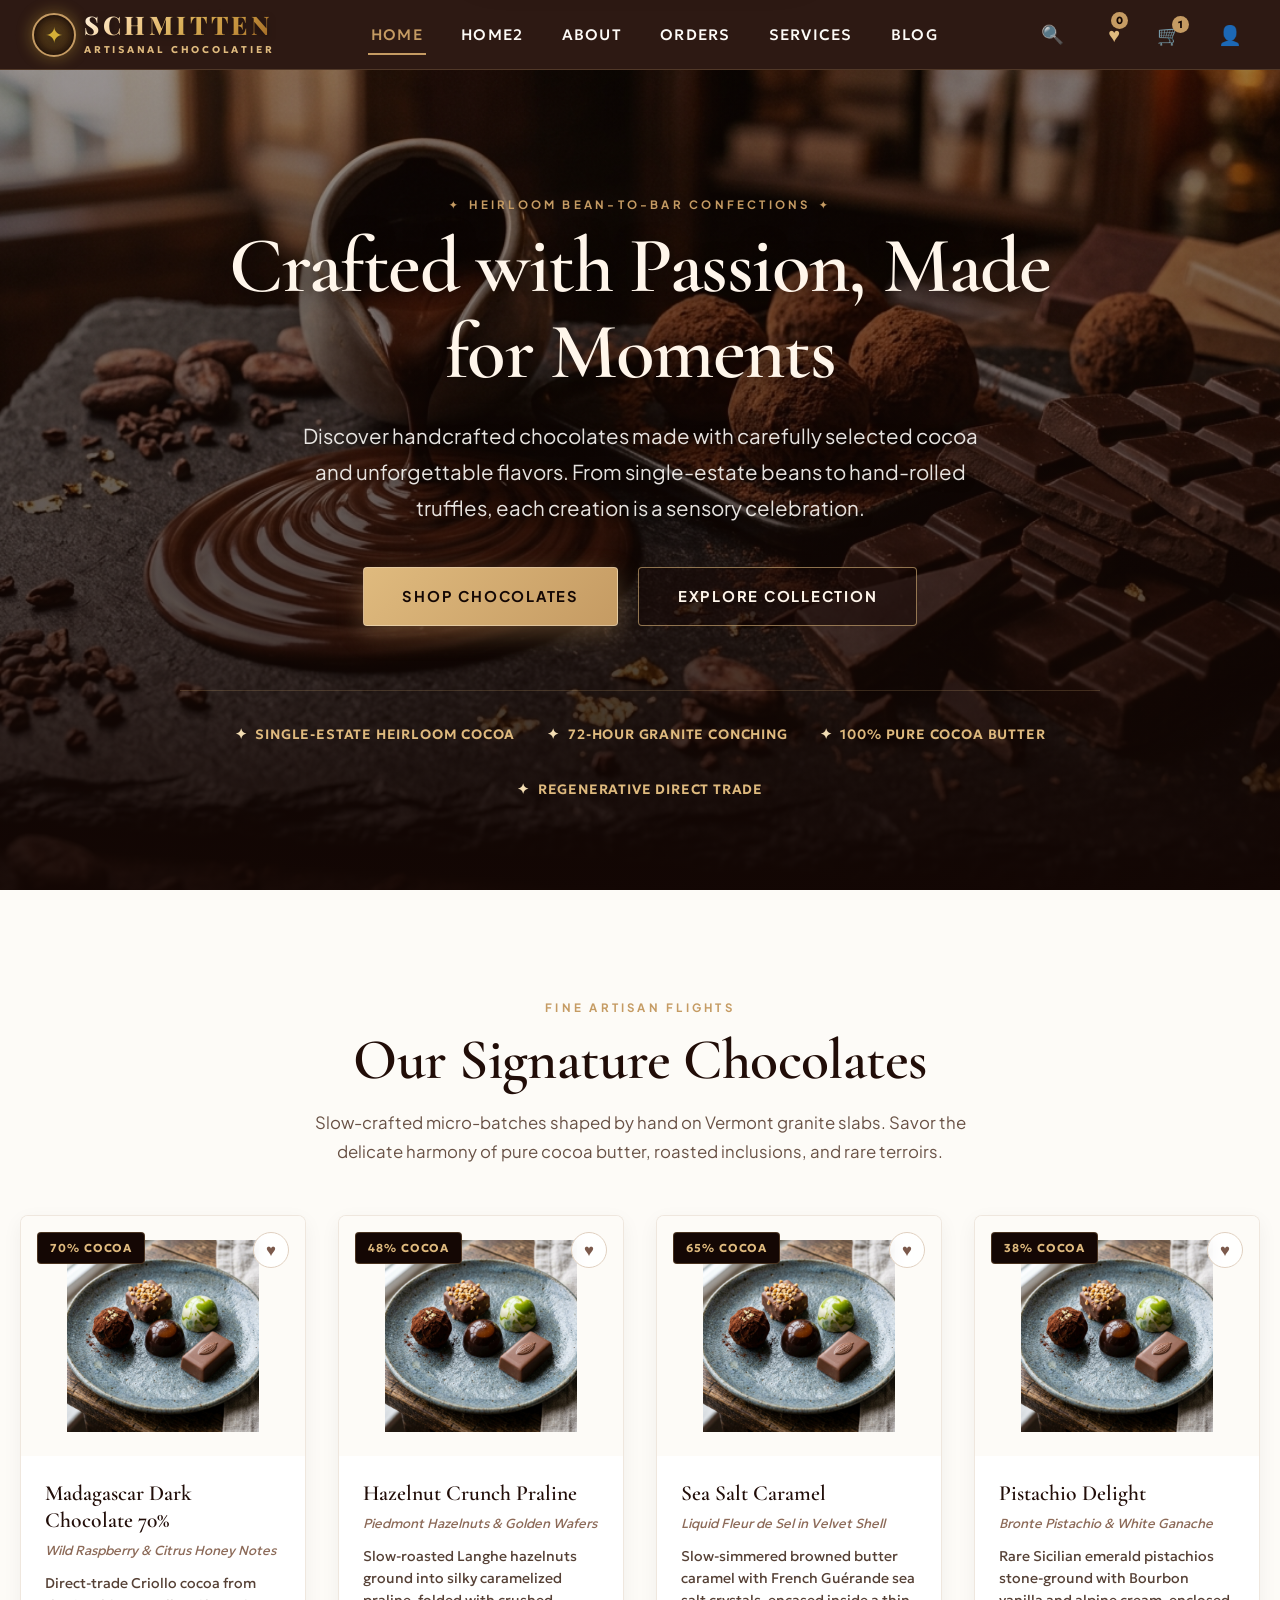
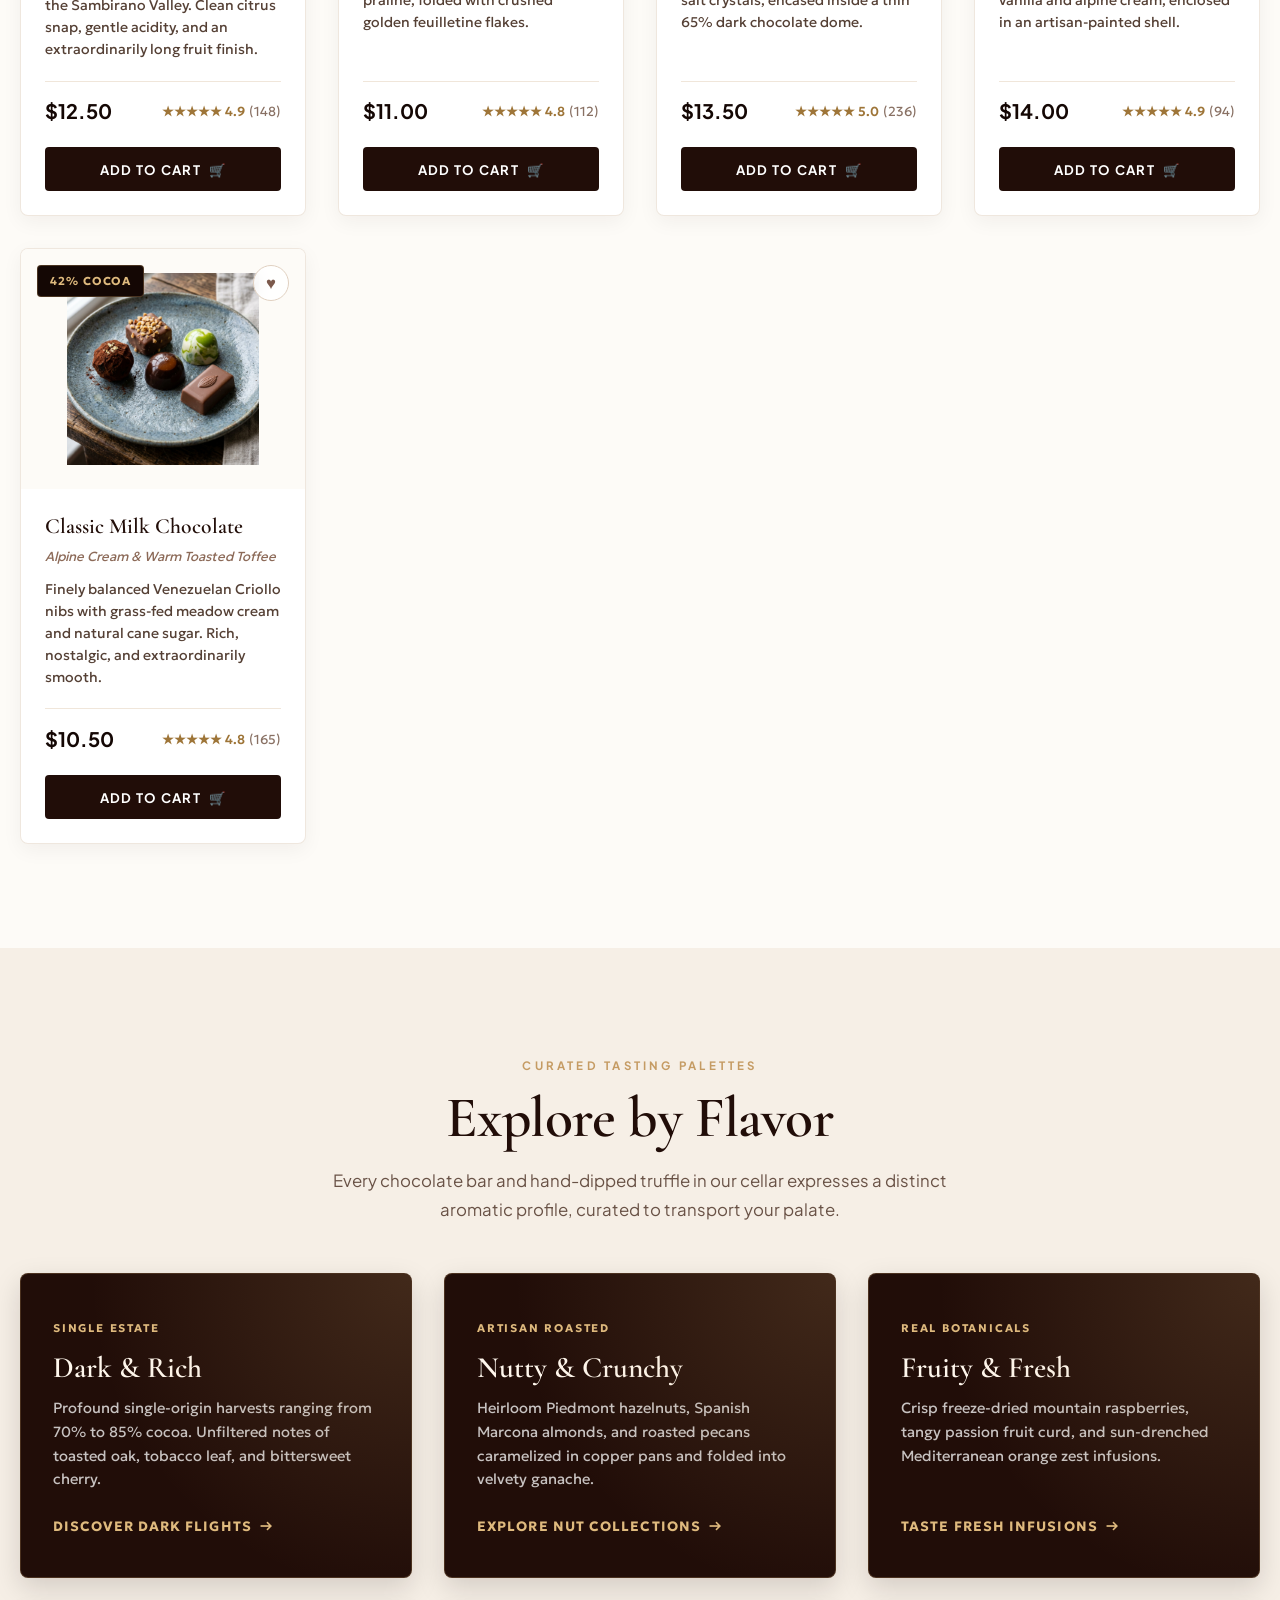
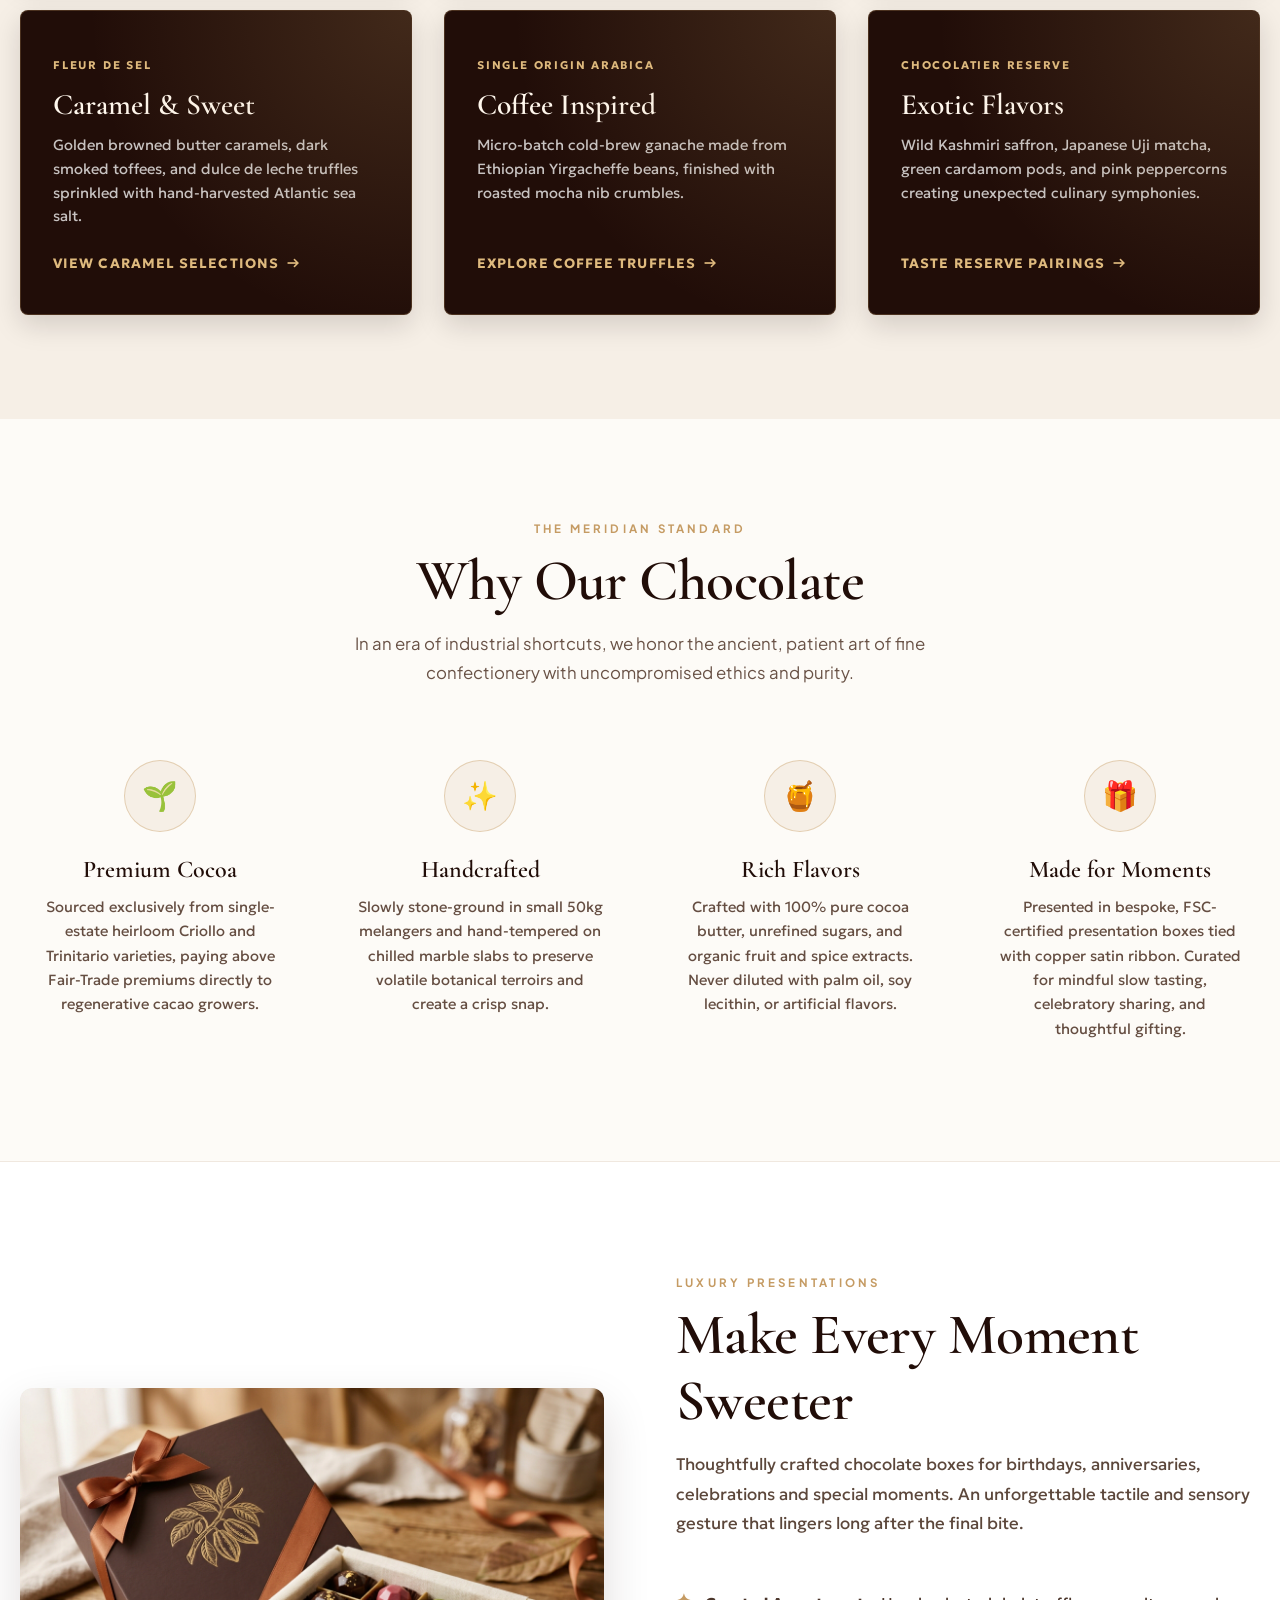
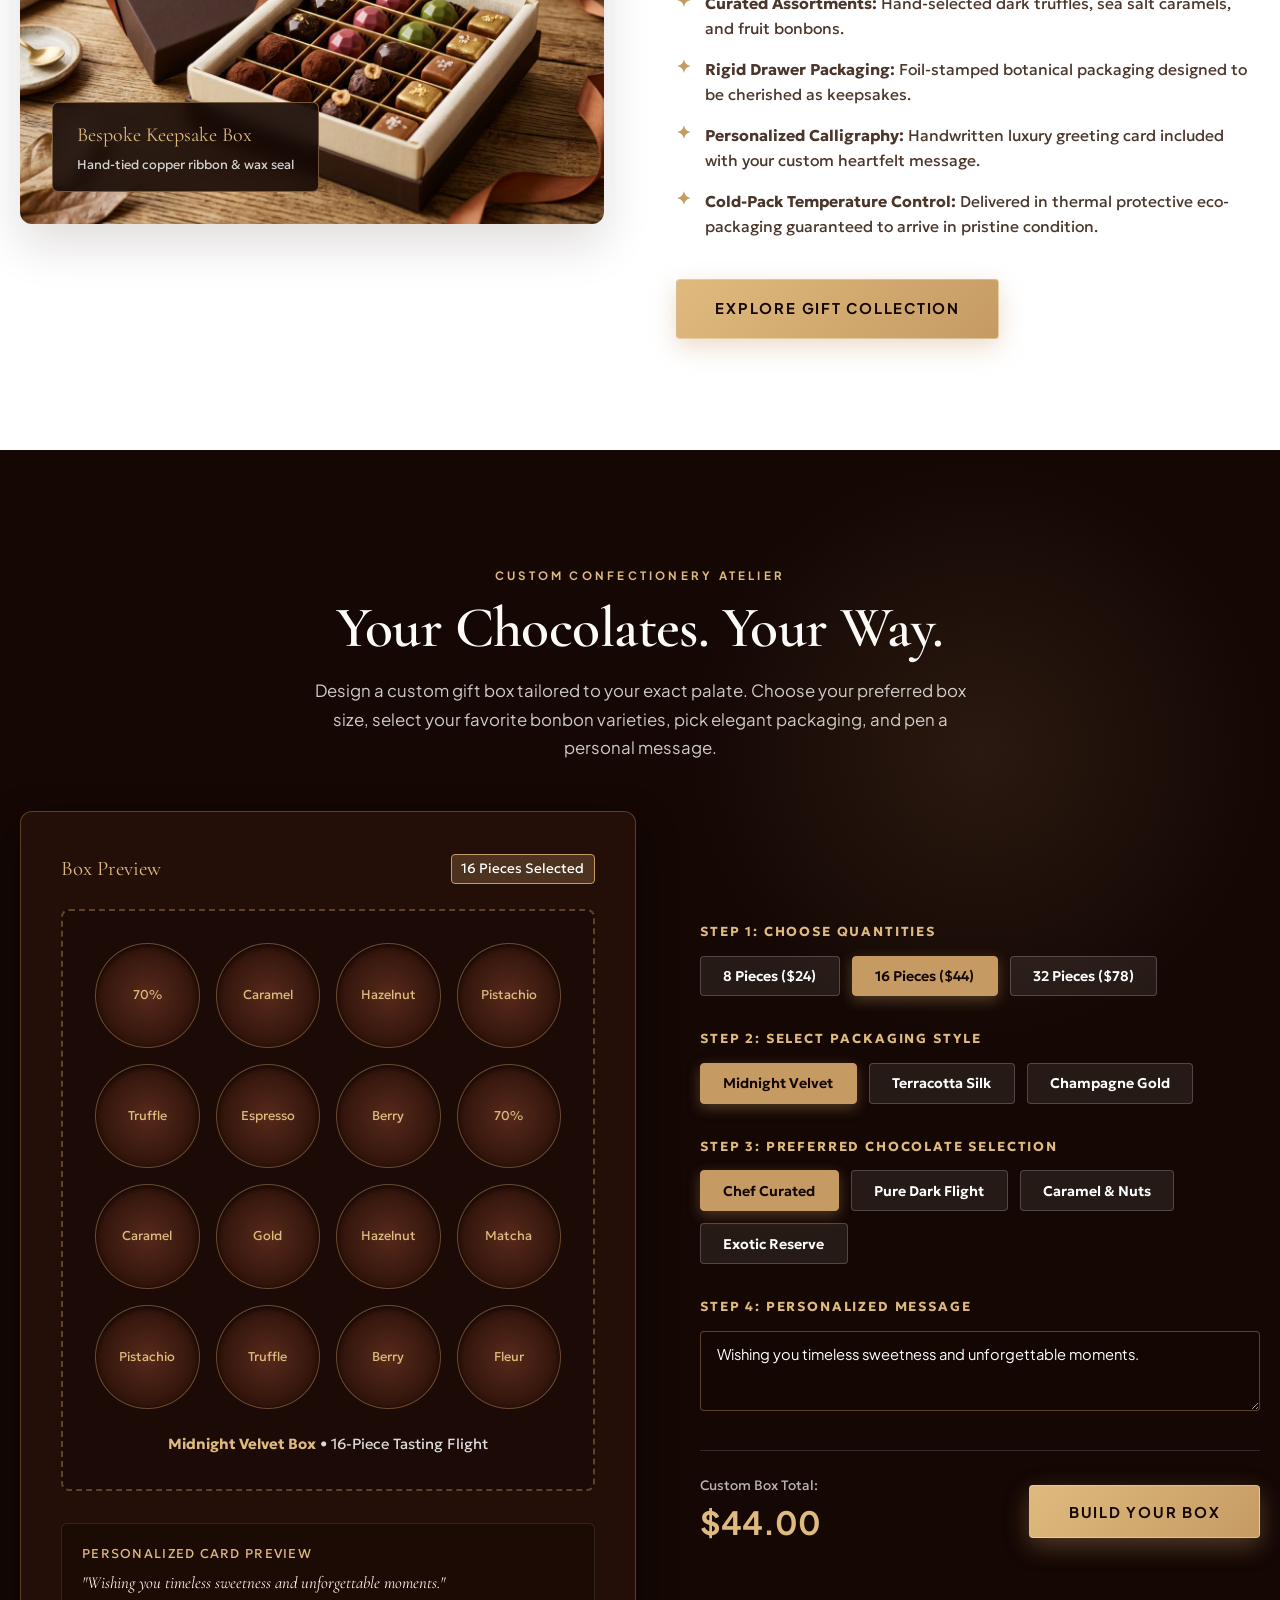
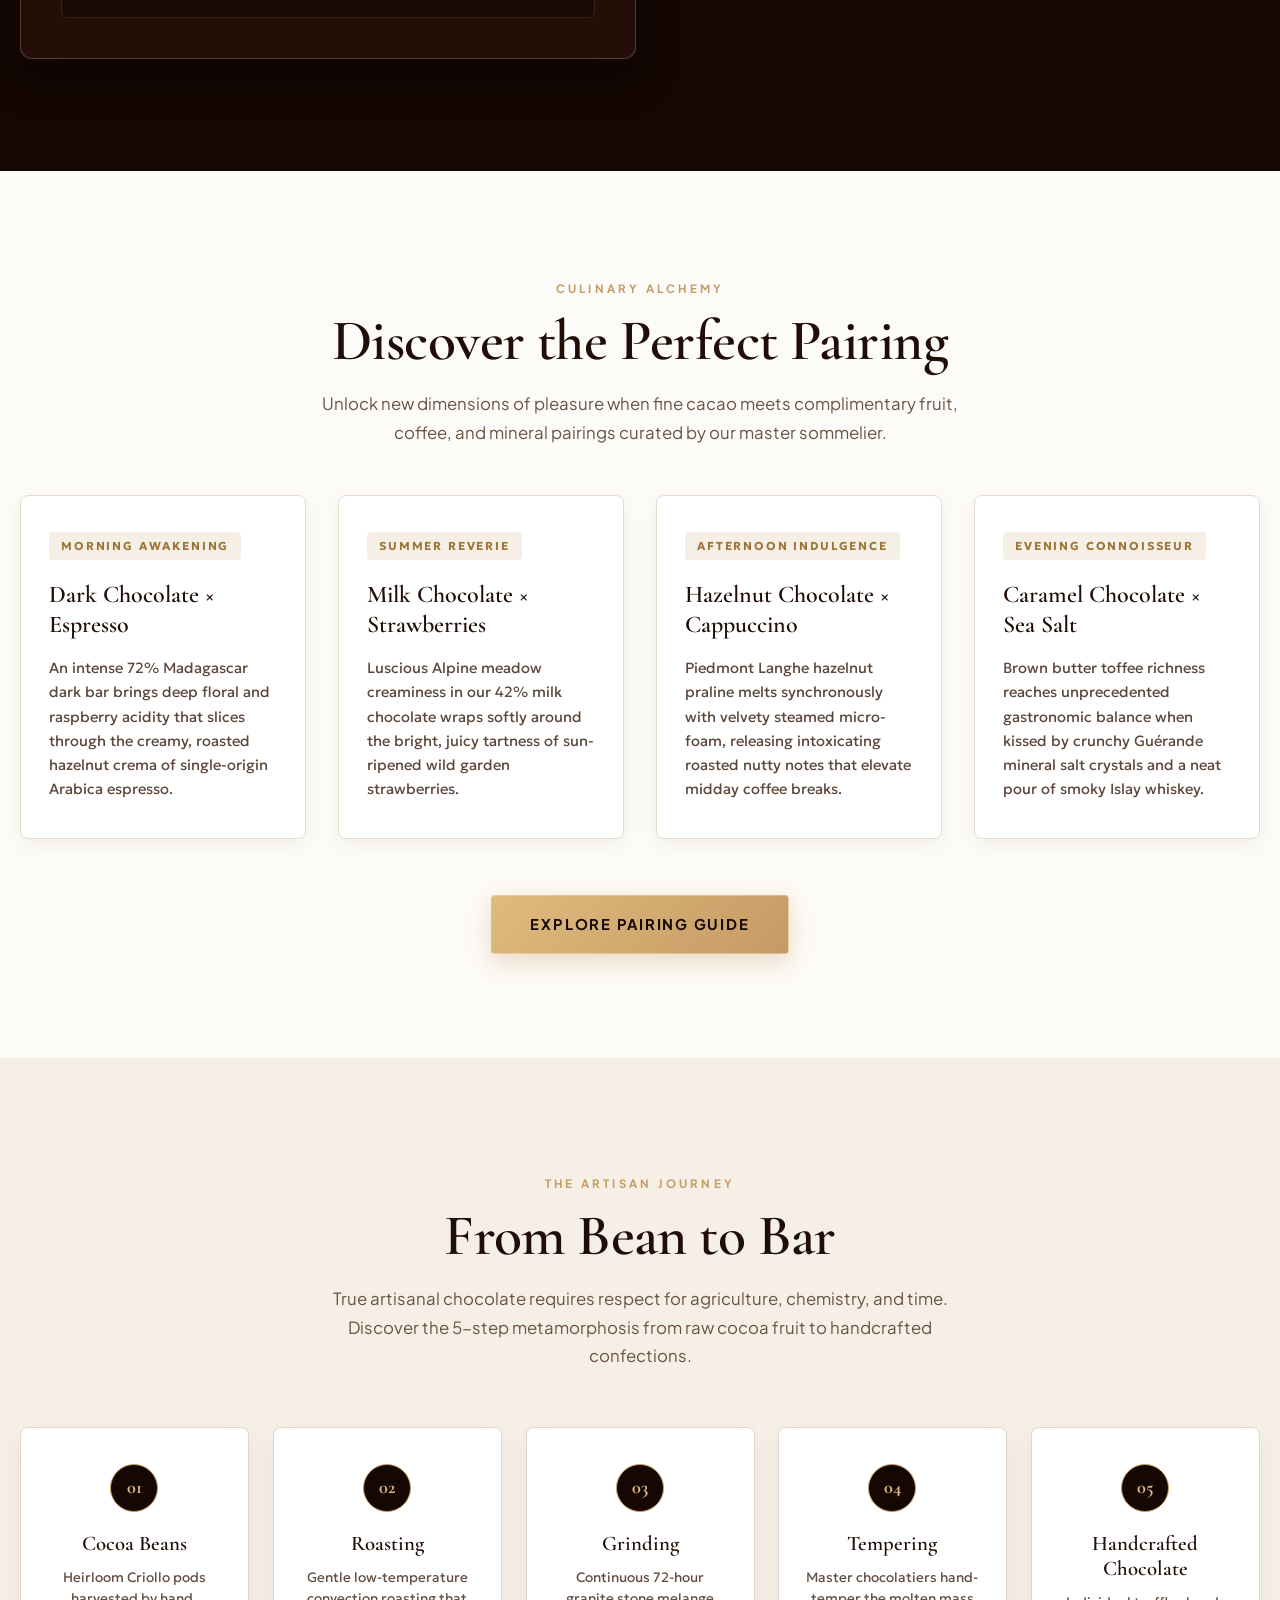
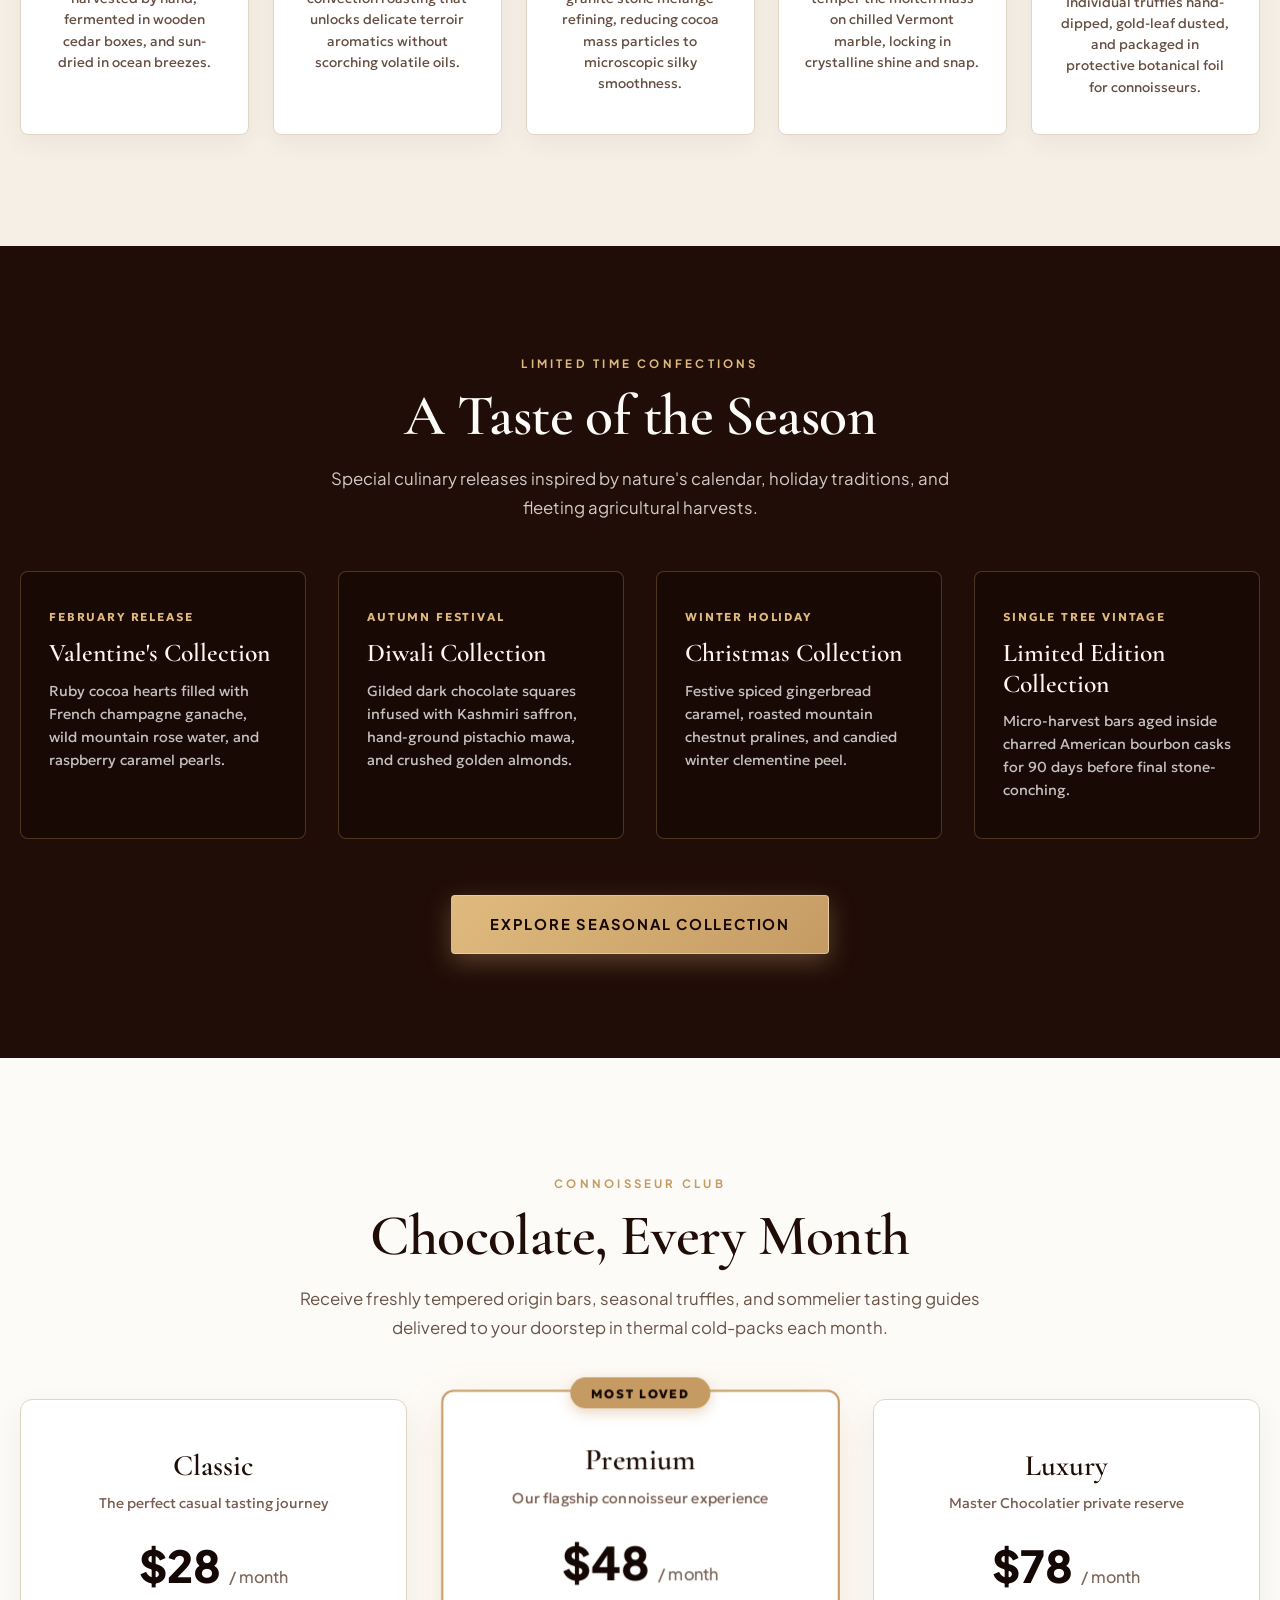
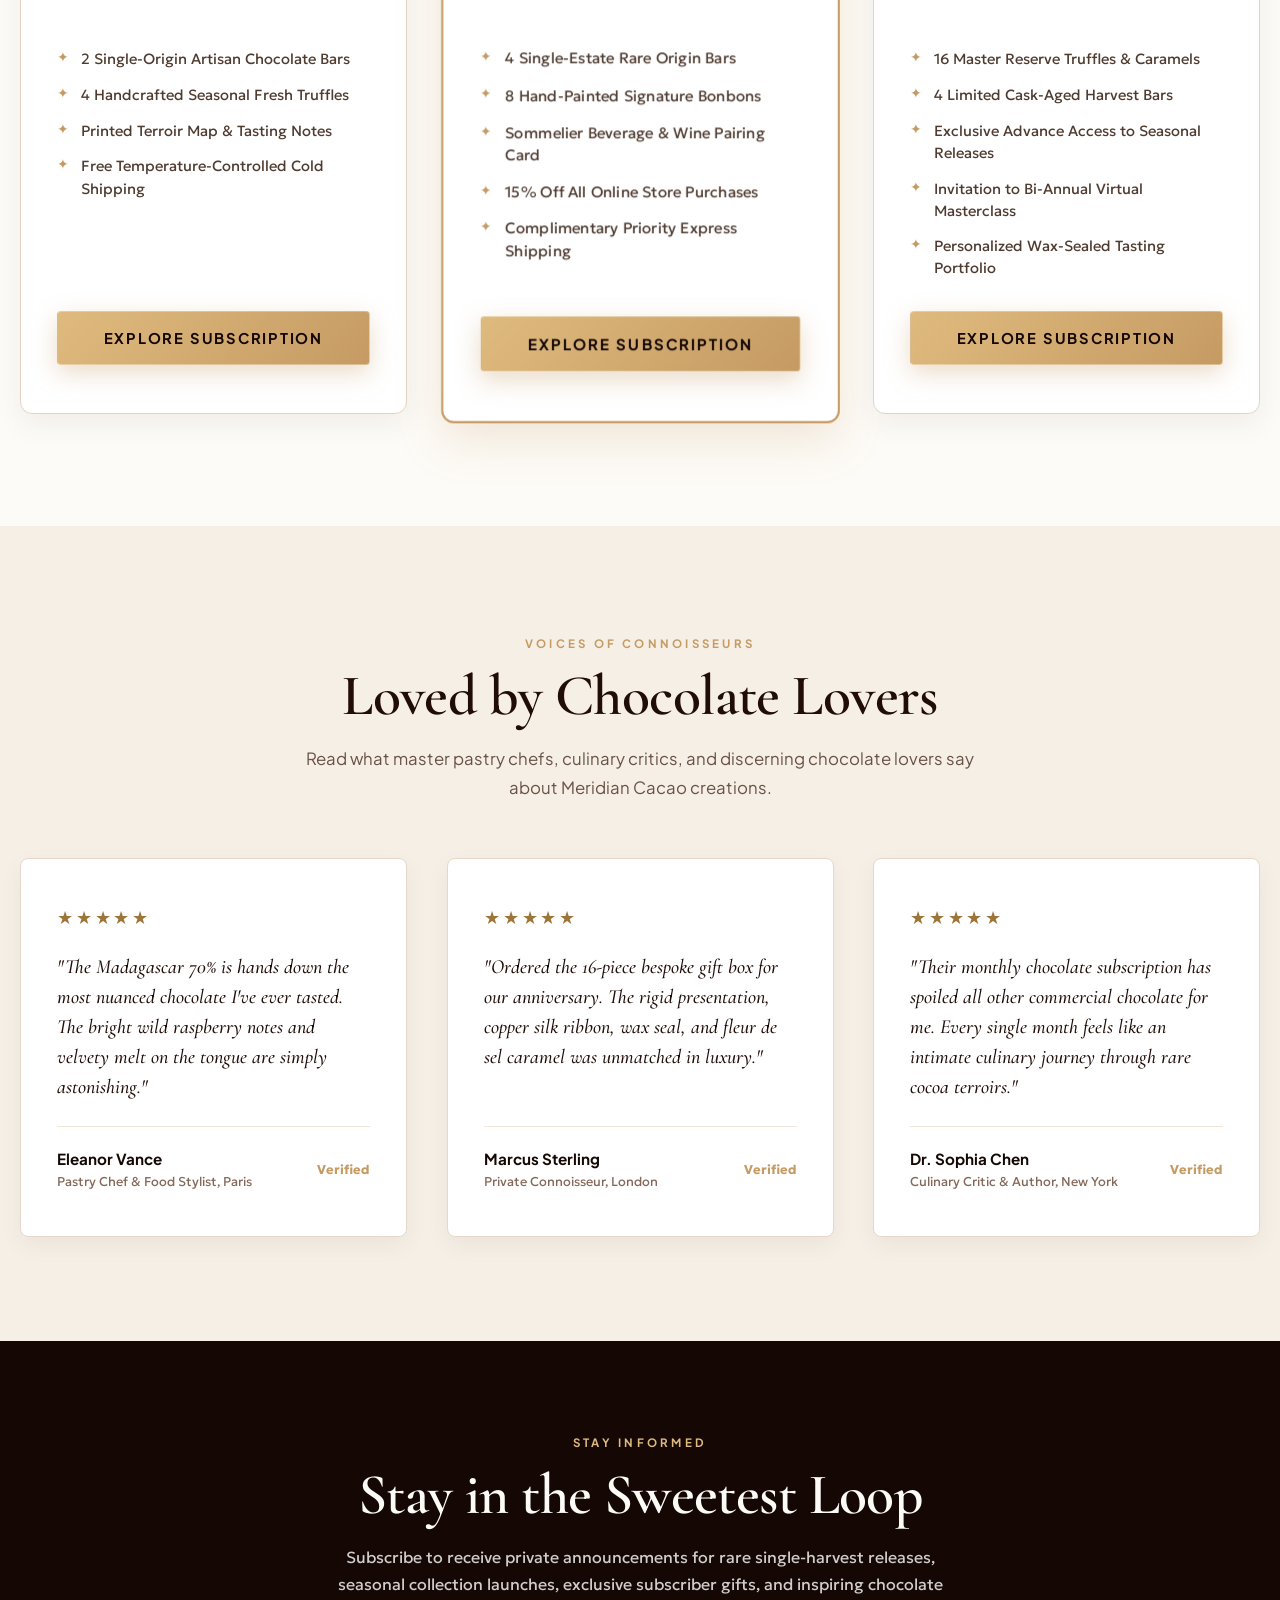
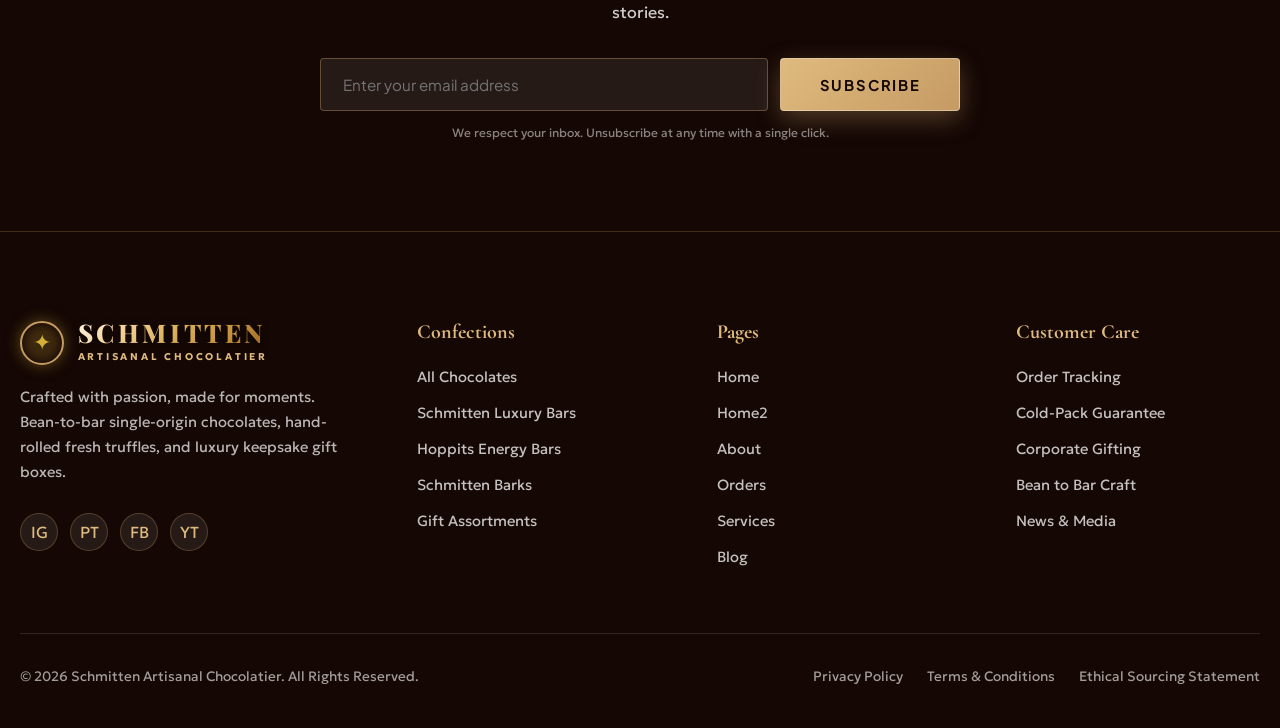
==== index.html @ e3e71062 "values 1" ====
<!doctype html>
<html lang="en">
<head>
  <meta charset="utf-8">
  <meta name="viewport" content="width=device-width, initial-scale=1, viewport-fit=cover">
  <title>Meridian Cacao — Handcrafted Artisanal Chocolates & Confections</title>
  <meta name="description" content="Discover handcrafted bean-to-bar chocolates, single-origin truffles, luxury gift boxes, seasonal collections and chocolate subscriptions.">
  <link rel="icon" href="assets/img/artisan/signature_truffles.jpg" type="image/jpeg">
  <link rel="stylesheet" href="assets/css/style.css">
</head>
<body>

  <!-- Toast Feedback Notification -->
  <div id="added" role="status">
    <span class="check-icon">✓</span>
    <strong id="toastMessage">Added to your sweet selection.</strong>
  </div>


  <!-- Cart Modal Drawer -->
  <div class="cart-modal" id="cartDrawer" aria-hidden="true">
    <div class="cart-panel">
      <div class="cart-header">
        <h3 style="font-family:var(--meridian-serif); font-size:1.6rem; color:var(--meridian-brown);">Your Chocolate Tasting Cart</h3>
        <button class="cart-close" id="closeCartBtn" aria-label="Close Cart">&times;</button>
      </div>
      <div class="cart-items-wrap" id="cartItemsContainer">
        <!-- Populated dynamically by main.js -->
      </div>
      <div class="cart-footer">
        <div style="background:#fdf6ee; padding:0.75rem 1rem; border-radius:6px; margin-bottom:1.25rem; border:1px dashed #dcbca1; font-size:0.85rem; color:#684a3b; text-align:center;">
          Complimentary Insulated Cold-Pack Delivery On All Orders
        </div>
        <div class="cart-total-row">
          <span style="font-weight:600;">Estimated Subtotal:</span>
          <span class="cart-total-price" id="cartTotalPrice">$0.00</span>
        </div>
        <button class="btn btn-primary" style="width: 100%;" onclick="alert('Thank you for savoring with Meridian Cacao! Your order has been placed with cold-pack temperature protection.');">Proceed to Checkout</button>
      </div>
    </div>
  </div>

  <!-- 1. HEADER / NAVBAR -->
  <header class="header" id="mainHeader">
    <div class="main-header">
      <!-- Brand Logo -->
      <div class="logo">
        <a href="index.html" class="custom-brand-logo">
          <div class="brand-crest-box">
            <span class="crest-icon">✦</span>
          </div>
          <div class="brand-text-block">
            <span class="brand-title">SCHMITTEN</span>
            <span class="brand-tagline">ARTISANAL CHOCOLATIER</span>
          </div>
        </a>
      </div>

      <!-- Main Navigation Menu: Home → Home2 → About → Orders → Services → Blog -->
      <nav aria-label="Main Navigation">
        <ul class="main-menu">
          <li><a href="index.html" class="active">Home</a></li>
          <li><a href="home-2.html">Home2</a></li>
          <li><a href="about.html">About</a></li>
          <li><a href="orders.html">Orders</a></li>
          <li><a href="services.html">Services</a></li>
          <li><a href="blog.html">Blog</a></li>
        </ul>
      </nav>

      <!-- Utility Icons -->
      <div class="main-menu-right">
        <!-- In-Place Search Bar -->
        <div class="header-inline-search-wrap" id="headerSearchWrap">
          <button class="nav-utility-btn" id="searchTriggerBtn" title="Search Chocolates" aria-label="Search">
            <span style="font-size:1.15rem;">🔍</span>
          </button>
          <div class="header-inline-search-field" id="headerSearchField">
            <input type="text" id="siteSearchInput" placeholder="Search chocolates, truffles..." autocomplete="off" aria-label="Search confections">
            <button type="button" id="closeSearchBtn" class="search-inline-close" aria-label="Close search">&times;</button>
          </div>
          <div class="search-live-dropdown" id="searchLiveDropdown" style="display:none;"></div>
        </div>

        <!-- Wishlist Icon -->
        <a href="#signature" class="nav-utility-btn" id="wishlistBtn" title="Your Wishlist" aria-label="Wishlist">
          <span style="color:var(--meridian-gold-light); font-size:1.25rem;">♥</span>
          <span class="nav-badge" id="wishlistCountBadge">0</span>
        </a>

        <!-- Cart Icon -->
        <button class="nav-utility-btn" id="cartTriggerBtn" title="Shopping Cart" aria-label="Cart">
          <span style="font-size:1.2rem;">🛒</span>
          <span class="nav-badge" id="cartCountBadge">0</span>
        </button>

        <!-- Account Icon -->
        <button class="nav-utility-btn" onclick="alert('Meridian Connoisseur Portal: Please sign in or register to view order history and subscription deliveries.');" title="My Account" aria-label="Account">
          <span style="font-size:1.2rem;">👤</span>
        </button>

        <!-- Mobile Menu Toggle -->
        <button class="mobile-toggle" id="mobileMenuToggle" aria-label="Open Navigation Menu">
          <span style="font-size:1.4rem; color:var(--meridian-gold-light);">☰</span>
        </button>
      </div>
    </div>
  </header>

  <!-- Mobile Navigation Drawer -->
  <div class="mobile-drawer-overlay" id="mobileDrawerOverlay"></div>
  <aside class="mobile-drawer" id="mobileNavDrawer" aria-label="Mobile Navigation">
    <div>
      <button class="drawer-close" id="mobileDrawerClose" aria-label="Close Navigation Menu">&times;</button>
      <div style="margin-bottom: 2rem;">
        <a href="index.html" class="custom-brand-logo">
          <div class="brand-crest-box">
            <span class="crest-icon">✦</span>
          </div>
          <div class="brand-text-block">
            <span class="brand-title">SCHMITTEN</span>
            <span class="brand-tagline">ARTISANAL CHOCOLATIER</span>
          </div>
        </a>
      </div>
      <nav class="mobile-nav-links">
        <a href="index.html" class="active">Home</a>
        <a href="home-2.html">Home2</a>
        <a href="about.html">About</a>
        <a href="orders.html">Orders</a>
        <a href="services.html">Services</a>
        <a href="blog.html">Blog</a>
      </nav>
    </div>
    <div style="color: rgba(255,255,255,0.7); font-size: 0.85rem; padding-top:1.5rem; border-top:1px solid rgba(255,255,255,0.15);">
      <p style="margin-bottom:0.25rem;">Master Chocolatier Concierge:</p>
      <p style="color: var(--meridian-gold-light); font-weight: 600;">concierge@meridiancacao.com</p>
    </div>
  </aside>

  <main id="main">

    <!-- 2. HERO SECTION -->
    <section class="artisan-hero" id="hero">
      <div class="hero-inner-container" data-aos="fade-up">
        <div class="section-eyebrow">
          <span>✦</span> HEIRLOOM BEAN-TO-BAR CONFECTIONS <span>✦</span>
        </div>
        <h1 class="hero-main-heading">Crafted with Passion, Made for Moments</h1>
        <p class="hero-description">
          Discover handcrafted chocolates made with carefully selected cocoa and unforgettable flavors. From single-estate beans to hand-rolled truffles, each creation is a sensory celebration.
        </p>
        <div class="hero-cta-group">
          <a href="#signature" class="btn-meridian-primary">Shop Chocolates</a>
          <a href="#flavors" class="btn-meridian-outline">Explore Collection</a>
        </div>
        <div class="hero-trust-bar">
          <div class="trust-item">
            <span class="trust-icon">✦</span> Single-Estate Heirloom Cocoa
          </div>
          <div class="trust-item">
            <span class="trust-icon">✦</span> 72-Hour Granite Conching
          </div>
          <div class="trust-item">
            <span class="trust-icon">✦</span> 100% Pure Cocoa Butter
          </div>
          <div class="trust-item">
            <span class="trust-icon">✦</span> Regenerative Direct Trade
          </div>
        </div>
      </div>
    </section>

    <!-- 3. SIGNATURE CHOCOLATES -->
    <section class="signature-section" id="signature">
      <div class="container">
        <div style="text-align: center;" data-aos="fade-up">
          <div class="section-eyebrow">FINE ARTISAN FLIGHTS</div>
          <h2 class="section-hero-title">Our Signature Chocolates</h2>
          <p class="section-subtitle">
            Slow-crafted micro-batches shaped by hand on Vermont granite slabs. Savor the delicate harmony of pure cocoa butter, roasted inclusions, and rare terroirs.
          </p>
        </div>

        <div class="signature-grid">
          <!-- Product 1: Madagascar Dark Chocolate 70% -->
          <div class="sig-card" data-aos="fade-up">
            <div class="sig-img-box">
              <span class="badge-cocoa">70% Cocoa</span>
              <button class="btn-card-wishlist" data-wishlist="madagascar-dark-70" aria-label="Add to Wishlist">♥</button>
              <img src="assets/img/artisan/signature_truffles.jpg" alt="Madagascar Dark Chocolate 70%" loading="lazy">
            </div>
            <div class="sig-content">
              <h3 class="sig-title">Madagascar Dark Chocolate 70%</h3>
              <div class="sig-flavor-tag">Wild Raspberry &amp; Citrus Honey Notes</div>
              <p class="sig-desc">Direct-trade Criollo cocoa from the Sambirano Valley. Clean citrus snap, gentle acidity, and an extraordinarily long fruit finish.</p>
              <div class="sig-meta-row">
                <span class="sig-price">$12.50</span>
                <span class="sig-rating">★★★★★ 4.9 <span style="color:#887063; font-weight:400;">(148)</span></span>
              </div>
              <button class="btn-sig-cart" data-add-item="madagascar-dark-70" data-name="Madagascar Dark Chocolate 70%" data-price="12.50">
                <span>Add to Cart</span> <span>🛒</span>
              </button>
            </div>
          </div>

          <!-- Product 2: Hazelnut Crunch -->
          <div class="sig-card" data-aos="fade-up" data-aos-delay="100">
            <div class="sig-img-box">
              <span class="badge-cocoa">48% Cocoa</span>
              <button class="btn-card-wishlist" data-wishlist="hazelnut-crunch" aria-label="Add to Wishlist">♥</button>
              <img src="assets/img/artisan/signature_truffles.jpg" alt="Hazelnut Crunch Praline" loading="lazy">
            </div>
            <div class="sig-content">
              <h3 class="sig-title">Hazelnut Crunch Praline</h3>
              <div class="sig-flavor-tag">Piedmont Hazelnuts &amp; Golden Wafers</div>
              <p class="sig-desc">Slow-roasted Langhe hazelnuts ground into silky caramelized praline, folded with crushed golden feuilletine flakes.</p>
              <div class="sig-meta-row">
                <span class="sig-price">$11.00</span>
                <span class="sig-rating">★★★★★ 4.8 <span style="color:#887063; font-weight:400;">(112)</span></span>
              </div>
              <button class="btn-sig-cart" data-add-item="hazelnut-crunch" data-name="Hazelnut Crunch Praline" data-price="11.00">
                <span>Add to Cart</span> <span>🛒</span>
              </button>
            </div>
          </div>

          <!-- Product 3: Sea Salt Caramel -->
          <div class="sig-card" data-aos="fade-up" data-aos-delay="200">
            <div class="sig-img-box">
              <span class="badge-cocoa">65% Cocoa</span>
              <button class="btn-card-wishlist" data-wishlist="sea-salt-caramel" aria-label="Add to Wishlist">♥</button>
              <img src="assets/img/artisan/signature_truffles.jpg" alt="Sea Salt Caramel Dome" loading="lazy">
            </div>
            <div class="sig-content">
              <h3 class="sig-title">Sea Salt Caramel</h3>
              <div class="sig-flavor-tag">Liquid Fleur de Sel in Velvet Shell</div>
              <p class="sig-desc">Slow-simmered browned butter caramel with French Guérande sea salt crystals, encased inside a thin 65% dark chocolate dome.</p>
              <div class="sig-meta-row">
                <span class="sig-price">$13.50</span>
                <span class="sig-rating">★★★★★ 5.0 <span style="color:#887063; font-weight:400;">(236)</span></span>
              </div>
              <button class="btn-sig-cart" data-add-item="sea-salt-caramel" data-name="Sea Salt Caramel Dome" data-price="13.50">
                <span>Add to Cart</span> <span>🛒</span>
              </button>
            </div>
          </div>

          <!-- Product 4: Pistachio Delight -->
          <div class="sig-card" data-aos="fade-up" data-aos-delay="300">
            <div class="sig-img-box">
              <span class="badge-cocoa">38% Cocoa</span>
              <button class="btn-card-wishlist" data-wishlist="pistachio-delight" aria-label="Add to Wishlist">♥</button>
              <img src="assets/img/artisan/signature_truffles.jpg" alt="Pistachio Delight Bonbon" loading="lazy">
            </div>
            <div class="sig-content">
              <h3 class="sig-title">Pistachio Delight</h3>
              <div class="sig-flavor-tag">Bronte Pistachio &amp; White Ganache</div>
              <p class="sig-desc">Rare Sicilian emerald pistachios stone-ground with Bourbon vanilla and alpine cream, enclosed in an artisan-painted shell.</p>
              <div class="sig-meta-row">
                <span class="sig-price">$14.00</span>
                <span class="sig-rating">★★★★★ 4.9 <span style="color:#887063; font-weight:400;">(94)</span></span>
              </div>
              <button class="btn-sig-cart" data-add-item="pistachio-delight" data-name="Pistachio Delight Bonbon" data-price="14.00">
                <span>Add to Cart</span> <span>🛒</span>
              </button>
            </div>
          </div>

          <!-- Product 5: Classic Milk Chocolate -->
          <div class="sig-card" data-aos="fade-up" data-aos-delay="400">
            <div class="sig-img-box">
              <span class="badge-cocoa">42% Cocoa</span>
              <button class="btn-card-wishlist" data-wishlist="classic-milk" aria-label="Add to Wishlist">♥</button>
              <img src="assets/img/artisan/signature_truffles.jpg" alt="Classic Milk Chocolate 42%" loading="lazy">
            </div>
            <div class="sig-content">
              <h3 class="sig-title">Classic Milk Chocolate</h3>
              <div class="sig-flavor-tag">Alpine Cream &amp; Warm Toasted Toffee</div>
              <p class="sig-desc">Finely balanced Venezuelan Criollo nibs with grass-fed meadow cream and natural cane sugar. Rich, nostalgic, and extraordinarily smooth.</p>
              <div class="sig-meta-row">
                <span class="sig-price">$10.50</span>
                <span class="sig-rating">★★★★★ 4.8 <span style="color:#887063; font-weight:400;">(165)</span></span>
              </div>
              <button class="btn-sig-cart" data-add-item="classic-milk" data-name="Classic Milk Chocolate 42%" data-price="10.50">
                <span>Add to Cart</span> <span>🛒</span>
              </button>
            </div>
          </div>
        </div>
      </div>
    </section>

    <!-- 4. EXPLORE BY FLAVOR -->
    <section class="flavor-section" id="flavors">
      <div class="container">
        <div style="text-align: center;" data-aos="fade-up">
          <div class="section-eyebrow">CURATED TASTING PALETTES</div>
          <h2 class="section-hero-title">Explore by Flavor</h2>
          <p class="section-subtitle">
            Every chocolate bar and hand-dipped truffle in our cellar expresses a distinct aromatic profile, curated to transport your palate.
          </p>
        </div>

        <div class="flavor-grid">
          <!-- Card 1: Dark & Rich -->
          <div class="flavor-card" data-aos="fade-up">
            <div>
              <span class="flavor-badge">Single Estate</span>
              <h3 class="flavor-card-title">Dark &amp; Rich</h3>
              <p class="flavor-card-desc">Profound single-origin harvests ranging from 70% to 85% cocoa. Unfiltered notes of toasted oak, tobacco leaf, and bittersweet cherry.</p>
            </div>
            <a href="#signature" class="flavor-action-link">Discover Dark Flights <span>→</span></a>
          </div>

          <!-- Card 2: Nutty & Crunchy -->
          <div class="flavor-card" data-aos="fade-up" data-aos-delay="100">
            <div>
              <span class="flavor-badge">Artisan Roasted</span>
              <h3 class="flavor-card-title">Nutty &amp; Crunchy</h3>
              <p class="flavor-card-desc">Heirloom Piedmont hazelnuts, Spanish Marcona almonds, and roasted pecans caramelized in copper pans and folded into velvety ganache.</p>
            </div>
            <a href="#signature" class="flavor-action-link">Explore Nut Collections <span>→</span></a>
          </div>

          <!-- Card 3: Fruity & Fresh -->
          <div class="flavor-card" data-aos="fade-up" data-aos-delay="200">
            <div>
              <span class="flavor-badge">Real Botanicals</span>
              <h3 class="flavor-card-title">Fruity &amp; Fresh</h3>
              <p class="flavor-card-desc">Crisp freeze-dried mountain raspberries, tangy passion fruit curd, and sun-drenched Mediterranean orange zest infusions.</p>
            </div>
            <a href="#signature" class="flavor-action-link">Taste Fresh Infusions <span>→</span></a>
          </div>

          <!-- Card 4: Caramel & Sweet -->
          <div class="flavor-card" data-aos="fade-up" data-aos-delay="300">
            <div>
              <span class="flavor-badge">Fleur de Sel</span>
              <h3 class="flavor-card-title">Caramel &amp; Sweet</h3>
              <p class="flavor-card-desc">Golden browned butter caramels, dark smoked toffees, and dulce de leche truffles sprinkled with hand-harvested Atlantic sea salt.</p>
            </div>
            <a href="#signature" class="flavor-action-link">View Caramel Selections <span>→</span></a>
          </div>

          <!-- Card 5: Coffee Inspired -->
          <div class="flavor-card" data-aos="fade-up" data-aos-delay="400">
            <div>
              <span class="flavor-badge">Single Origin Arabica</span>
              <h3 class="flavor-card-title">Coffee Inspired</h3>
              <p class="flavor-card-desc">Micro-batch cold-brew ganache made from Ethiopian Yirgacheffe beans, finished with roasted mocha nib crumbles.</p>
            </div>
            <a href="#signature" class="flavor-action-link">Explore Coffee Truffles <span>→</span></a>
          </div>

          <!-- Card 6: Exotic Flavors -->
          <div class="flavor-card" data-aos="fade-up" data-aos-delay="500">
            <div>
              <span class="flavor-badge">Chocolatier Reserve</span>
              <h3 class="flavor-card-title">Exotic Flavors</h3>
              <p class="flavor-card-desc">Wild Kashmiri saffron, Japanese Uji matcha, green cardamom pods, and pink peppercorns creating unexpected culinary symphonies.</p>
            </div>
            <a href="#signature" class="flavor-action-link">Taste Reserve Pairings <span>→</span></a>
          </div>
        </div>
      </div>
    </section>

    <!-- 5. WHY OUR CHOCOLATE -->
    <section class="why-chocolate-section">
      <div class="container">
        <div style="text-align: center;" data-aos="fade-up">
          <div class="section-eyebrow">THE MERIDIAN STANDARD</div>
          <h2 class="section-hero-title">Why Our Chocolate</h2>
          <p class="section-subtitle">
            In an era of industrial shortcuts, we honor the ancient, patient art of fine confectionery with uncompromised ethics and purity.
          </p>
        </div>

        <div class="why-grid">
          <!-- Feature 1 -->
          <div class="why-block" data-aos="fade-up">
            <div class="why-icon-wrap">🌱</div>
            <h3 class="why-heading">Premium Cocoa</h3>
            <p class="why-text">
              Sourced exclusively from single-estate heirloom Criollo and Trinitario varieties, paying above Fair-Trade premiums directly to regenerative cacao growers.
            </p>
          </div>

          <!-- Feature 2 -->
          <div class="why-block" data-aos="fade-up" data-aos-delay="100">
            <div class="why-icon-wrap">✨</div>
            <h3 class="why-heading">Handcrafted</h3>
            <p class="why-text">
              Slowly stone-ground in small 50kg melangers and hand-tempered on chilled marble slabs to preserve volatile botanical terroirs and create a crisp snap.
            </p>
          </div>

          <!-- Feature 3 -->
          <div class="why-block" data-aos="fade-up" data-aos-delay="200">
            <div class="why-icon-wrap">🍯</div>
            <h3 class="why-heading">Rich Flavors</h3>
            <p class="why-text">
              Crafted with 100% pure cocoa butter, unrefined sugars, and organic fruit and spice extracts. Never diluted with palm oil, soy lecithin, or artificial flavors.
            </p>
          </div>

          <!-- Feature 4 -->
          <div class="why-block" data-aos="fade-up" data-aos-delay="300">
            <div class="why-icon-wrap">🎁</div>
            <h3 class="why-heading">Made for Moments</h3>
            <p class="why-text">
              Presented in bespoke, FSC-certified presentation boxes tied with copper satin ribbon. Curated for mindful slow tasting, celebratory sharing, and thoughtful gifting.
            </p>
          </div>
        </div>
      </div>
    </section>

    <!-- 6. GIFT COLLECTION -->
    <section class="gift-split-section" id="gift-boxes">
      <div class="container">
        <div class="gift-split-grid">
          <div class="gift-img-frame" data-aos="fade-right">
            <img src="assets/img/artisan/luxury_gift_box.jpg" alt="Luxury Chocolate Gift Box" loading="lazy">
            <div class="gift-badge-overlay">
              <div class="gift-badge-title">Bespoke Keepsake Box</div>
              <div class="gift-badge-subtitle">Hand-tied copper ribbon &amp; wax seal</div>
            </div>
          </div>

          <div class="gift-content-wrap" data-aos="fade-left">
            <div class="section-eyebrow">LUXURY PRESENTATIONS</div>
            <h2 class="section-hero-title">Make Every Moment Sweeter</h2>
            <p style="font-size:1.05rem; color:#5c473b; line-height:1.75; margin-bottom:1.5rem;">
              Thoughtfully crafted chocolate boxes for birthdays, anniversaries, celebrations and special moments. An unforgettable tactile and sensory gesture that lingers long after the final bite.
            </p>
            <ul class="gift-feature-list">
              <li class="gift-feature-item">
                <span class="gift-feature-icon">✦</span>
                <span><strong>Curated Assortments:</strong> Hand-selected dark truffles, sea salt caramels, and fruit bonbons.</span>
              </li>
              <li class="gift-feature-item">
                <span class="gift-feature-icon">✦</span>
                <span><strong>Rigid Drawer Packaging:</strong> Foil-stamped botanical packaging designed to be cherished as keepsakes.</span>
              </li>
              <li class="gift-feature-item">
                <span class="gift-feature-icon">✦</span>
                <span><strong>Personalized Calligraphy:</strong> Handwritten luxury greeting card included with your custom heartfelt message.</span>
              </li>
              <li class="gift-feature-item">
                <span class="gift-feature-icon">✦</span>
                <span><strong>Cold-Pack Temperature Control:</strong> Delivered in thermal protective eco-packaging guaranteed to arrive in pristine condition.</span>
              </li>
            </ul>
            <div>
              <a href="#custom-box" class="btn-meridian-primary">Explore Gift Collection</a>
            </div>
          </div>
        </div>
      </div>
    </section>

    <!-- 7. CREATE YOUR OWN CHOCOLATE BOX -->
    <section class="box-builder-section" id="custom-box">
      <div class="container">
        <div style="text-align:center;" data-aos="fade-up">
          <div class="section-eyebrow" style="color:var(--meridian-gold-light);">CUSTOM CONFECTIONERY ATELIER</div>
          <h2 class="section-hero-title light">Your Chocolates. Your Way.</h2>
          <p class="section-subtitle light">
            Design a custom gift box tailored to your exact palate. Choose your preferred box size, select your favorite bonbon varieties, pick elegant packaging, and pen a personal message.
          </p>
        </div>

        <div class="builder-layout-grid">
          <!-- Left: Live Preview Box -->
          <div class="builder-preview-panel" data-aos="fade-right">
            <div style="display:flex; justify-content:space-between; align-items:center; margin-bottom:1.5rem;">
              <span style="font-family:var(--meridian-serif); font-size:1.3rem; color:var(--meridian-gold-light);">Box Preview</span>
              <span style="font-size:0.85rem; background:rgba(197,155,99,0.25); border:1px solid var(--meridian-gold); padding:0.2rem 0.6rem; border-radius:4px;" id="boxCapacityLabel">16 Pieces Selected</span>
            </div>

            <div class="builder-box-visual" id="boxVisualContainer">
              <div class="box-selected-tray">
                <div class="tray-cell">70%</div>
                <div class="tray-cell">Caramel</div>
                <div class="tray-cell">Hazelnut</div>
                <div class="tray-cell">Pistachio</div>
                <div class="tray-cell">Truffle</div>
                <div class="tray-cell">Espresso</div>
                <div class="tray-cell">Berry</div>
                <div class="tray-cell">70%</div>
                <div class="tray-cell">Caramel</div>
                <div class="tray-cell">Gold</div>
                <div class="tray-cell">Hazelnut</div>
                <div class="tray-cell">Matcha</div>
                <div class="tray-cell">Pistachio</div>
                <div class="tray-cell">Truffle</div>
                <div class="tray-cell">Berry</div>
                <div class="tray-cell">Fleur</div>
              </div>
              <div style="font-size:0.92rem; color:rgba(255,255,255,0.85);">
                <strong id="boxPackagingName" style="color:var(--meridian-gold-light);">Midnight Velvet Box</strong> • 16-Piece Tasting Flight
              </div>
            </div>

            <div style="background:rgba(20,7,4,0.4); padding:1.25rem; border-radius:6px; border:1px solid rgba(255,255,255,0.1);">
              <div style="font-size:0.8rem; text-transform:uppercase; letter-spacing:0.1em; color:var(--meridian-gold-light); margin-bottom:0.35rem;">Personalized Card Preview</div>
              <div id="messagePreviewText" style="font-family:var(--meridian-serif); font-style:italic; font-size:1.05rem; color:#fff5e8;">
                "Wishing you timeless sweetness and unforgettable moments."
              </div>
            </div>
          </div>

          <!-- Right: Interactive Controls -->
          <div class="builder-controls-panel" data-aos="fade-left">
            <!-- Step 1: Size -->
            <div class="builder-step-block">
              <div class="builder-step-label">Step 1: Choose Quantities</div>
              <div class="pill-selector-group" id="sizeSelectorGroup">
                <button class="builder-pill" data-size="8" data-price="24.00">8 Pieces ($24)</button>
                <button class="builder-pill active" data-size="16" data-price="44.00">16 Pieces ($44)</button>
                <button class="builder-pill" data-size="32" data-price="78.00">32 Pieces ($78)</button>
              </div>
            </div>

            <!-- Step 2: Packaging -->
            <div class="builder-step-block">
              <div class="builder-step-label">Step 2: Select Packaging Style</div>
              <div class="pill-selector-group" id="packSelectorGroup">
                <button class="builder-pill active" data-pack="Midnight Velvet">Midnight Velvet</button>
                <button class="builder-pill" data-pack="Terracotta Silk">Terracotta Silk</button>
                <button class="builder-pill" data-pack="Champagne Gold">Champagne Gold</button>
              </div>
            </div>

            <!-- Step 3: Select Chocolates -->
            <div class="builder-step-block">
              <div class="builder-step-label">Step 3: Preferred Chocolate Selection</div>
              <div class="pill-selector-group" id="varietySelectorGroup">
                <button class="builder-pill active" data-variety="Chef Curated Harmony">Chef Curated</button>
                <button class="builder-pill" data-variety="Pure Dark Flight">Pure Dark Flight</button>
                <button class="builder-pill" data-variety="Caramel & Nut Reverie">Caramel &amp; Nuts</button>
                <button class="builder-pill" data-variety="Exotic Reserve">Exotic Reserve</button>
              </div>
            </div>

            <!-- Step 4: Personalized Message -->
            <div class="builder-step-block">
              <div class="builder-step-label">Step 4: Personalized Message</div>
              <textarea class="builder-msg-textarea" id="builderMessageInput" placeholder="Type your personalized gift note here (up to 180 characters)...">Wishing you timeless sweetness and unforgettable moments.</textarea>
            </div>

            <!-- Summary Bar -->
            <div class="builder-summary-row">
              <div>
                <span style="font-size:0.85rem; color:rgba(255,255,255,0.7); display:block;">Custom Box Total:</span>
                <span style="font-family:var(--meridian-sans); font-size:2rem; font-weight:700; color:var(--meridian-gold-light);" id="customBoxPriceLabel">$44.00</span>
              </div>
              <button class="btn-meridian-primary" id="btnBuildBoxCart">
                Build Your Box
              </button>
            </div>
          </div>
        </div>
      </div>
    </section>

    <!-- 8. FLAVOR PAIRING GUIDE -->
    <section class="pairing-section" id="pairing">
      <div class="container">
        <div style="text-align:center;" data-aos="fade-up">
          <div class="section-eyebrow">CULINARY ALCHEMY</div>
          <h2 class="section-hero-title">Discover the Perfect Pairing</h2>
          <p class="section-subtitle">
            Unlock new dimensions of pleasure when fine cacao meets complimentary fruit, coffee, and mineral pairings curated by our master sommelier.
          </p>
        </div>

        <div class="pairing-grid">
          <!-- Pairing 1 -->
          <div class="pairing-card" data-aos="fade-up">
            <div class="pairing-tag">Morning Awakening</div>
            <h3 class="pairing-formula">Dark Chocolate × Espresso</h3>
            <p class="pairing-desc">
              An intense 72% Madagascar dark bar brings deep floral and raspberry acidity that slices through the creamy, roasted hazelnut crema of single-origin Arabica espresso.
            </p>
          </div>

          <!-- Pairing 2 -->
          <div class="pairing-card" data-aos="fade-up" data-aos-delay="100">
            <div class="pairing-tag">Summer Reverie</div>
            <h3 class="pairing-formula">Milk Chocolate × Strawberries</h3>
            <p class="pairing-desc">
              Luscious Alpine meadow creaminess in our 42% milk chocolate wraps softly around the bright, juicy tartness of sun-ripened wild garden strawberries.
            </p>
          </div>

          <!-- Pairing 3 -->
          <div class="pairing-card" data-aos="fade-up" data-aos-delay="200">
            <div class="pairing-tag">Afternoon Indulgence</div>
            <h3 class="pairing-formula">Hazelnut Chocolate × Cappuccino</h3>
            <p class="pairing-desc">
              Piedmont Langhe hazelnut praline melts synchronously with velvety steamed micro-foam, releasing intoxicating roasted nutty notes that elevate midday coffee breaks.
            </p>
          </div>

          <!-- Pairing 4 -->
          <div class="pairing-card" data-aos="fade-up" data-aos-delay="300">
            <div class="pairing-tag">Evening Connoisseur</div>
            <h3 class="pairing-formula">Caramel Chocolate × Sea Salt</h3>
            <p class="pairing-desc">
              Brown butter toffee richness reaches unprecedented gastronomic balance when kissed by crunchy Guérande mineral salt crystals and a neat pour of smoky Islay whiskey.
            </p>
          </div>
        </div>

        <div style="text-align:center; margin-top:3.5rem;" data-aos="fade-up">
          <a href="#custom-box" class="btn-meridian-primary">Explore Pairing Guide</a>
        </div>
      </div>
    </section>

    <!-- 9. FROM BEAN TO BAR -->
    <section class="bean-to-bar-section" id="craft">
      <div class="container">
        <div style="text-align:center;" data-aos="fade-up">
          <div class="section-eyebrow">THE ARTISAN JOURNEY</div>
          <h2 class="section-hero-title">From Bean to Bar</h2>
          <p class="section-subtitle">
            True artisanal chocolate requires respect for agriculture, chemistry, and time. Discover the 5-step metamorphosis from raw cocoa fruit to handcrafted confections.
          </p>
        </div>

        <div class="process-steps-row">
          <!-- Step 1 -->
          <div class="step-box" data-aos="fade-up">
            <div class="step-num-circle">01</div>
            <h3 class="step-name">Cocoa Beans</h3>
            <p class="step-detail">Heirloom Criollo pods harvested by hand, fermented in wooden cedar boxes, and sun-dried in ocean breezes.</p>
          </div>

          <!-- Step 2 -->
          <div class="step-box" data-aos="fade-up" data-aos-delay="100">
            <div class="step-num-circle">02</div>
            <h3 class="step-name">Roasting</h3>
            <p class="step-detail">Gentle low-temperature convection roasting that unlocks delicate terroir aromatics without scorching volatile oils.</p>
          </div>

          <!-- Step 3 -->
          <div class="step-box" data-aos="fade-up" data-aos-delay="200">
            <div class="step-num-circle">03</div>
            <h3 class="step-name">Grinding</h3>
            <p class="step-detail">Continuous 72-hour granite stone melange refining, reducing cocoa mass particles to microscopic silky smoothness.</p>
          </div>

          <!-- Step 4 -->
          <div class="step-box" data-aos="fade-up" data-aos-delay="300">
            <div class="step-num-circle">04</div>
            <h3 class="step-name">Tempering</h3>
            <p class="step-detail">Master chocolatiers hand-temper the molten mass on chilled Vermont marble, locking in crystalline shine and snap.</p>
          </div>

          <!-- Step 5 -->
          <div class="step-box" data-aos="fade-up" data-aos-delay="400">
            <div class="step-num-circle">05</div>
            <h3 class="step-name">Handcrafted Chocolate</h3>
            <p class="step-detail">Individual truffles hand-dipped, gold-leaf dusted, and packaged in protective botanical foil for connoisseurs.</p>
          </div>
        </div>
      </div>
    </section>

    <!-- 10. SEASONAL COLLECTION -->
    <section class="seasonal-section" id="seasonal">
      <div class="container">
        <div style="text-align:center;" data-aos="fade-up">
          <div class="section-eyebrow" style="color:var(--meridian-gold-light);">LIMITED TIME CONFECTIONS</div>
          <h2 class="section-hero-title light">A Taste of the Season</h2>
          <p class="section-subtitle light">
            Special culinary releases inspired by nature's calendar, holiday traditions, and fleeting agricultural harvests.
          </p>
        </div>

        <div class="seasonal-grid">
          <!-- Collection 1 -->
          <div class="seasonal-card" data-aos="fade-up">
            <div class="seasonal-label">February Release</div>
            <h3 class="seasonal-card-title">Valentine's Collection</h3>
            <p class="seasonal-card-desc">Ruby cocoa hearts filled with French champagne ganache, wild mountain rose water, and raspberry caramel pearls.</p>
          </div>

          <!-- Collection 2 -->
          <div class="seasonal-card" data-aos="fade-up" data-aos-delay="100">
            <div class="seasonal-label">Autumn Festival</div>
            <h3 class="seasonal-card-title">Diwali Collection</h3>
            <p class="seasonal-card-desc">Gilded dark chocolate squares infused with Kashmiri saffron, hand-ground pistachio mawa, and crushed golden almonds.</p>
          </div>

          <!-- Collection 3 -->
          <div class="seasonal-card" data-aos="fade-up" data-aos-delay="200">
            <div class="seasonal-label">Winter Holiday</div>
            <h3 class="seasonal-card-title">Christmas Collection</h3>
            <p class="seasonal-card-desc">Festive spiced gingerbread caramel, roasted mountain chestnut pralines, and candied winter clementine peel.</p>
          </div>

          <!-- Collection 4 -->
          <div class="seasonal-card" data-aos="fade-up" data-aos-delay="300">
            <div class="seasonal-label">Single Tree Vintage</div>
            <h3 class="seasonal-card-title">Limited Edition Collection</h3>
            <p class="seasonal-card-desc">Micro-harvest bars aged inside charred American bourbon casks for 90 days before final stone-conching.</p>
          </div>
        </div>

        <div style="text-align:center; margin-top:3.5rem;" data-aos="fade-up">
          <a href="#custom-box" class="btn-meridian-primary">Explore Seasonal Collection</a>
        </div>
      </div>
    </section>

    <!-- 11. CHOCOLATE SUBSCRIPTION -->
    <section class="subscription-section" id="subscription">
      <div class="container">
        <div style="text-align:center;" data-aos="fade-up">
          <div class="section-eyebrow">CONNOISSEUR CLUB</div>
          <h2 class="section-hero-title">Chocolate, Every Month</h2>
          <p class="section-subtitle">
            Receive freshly tempered origin bars, seasonal truffles, and sommelier tasting guides delivered to your doorstep in thermal cold-packs each month.
          </p>
        </div>

        <div class="sub-cards-grid">
          <!-- Tier 1: Classic -->
          <div class="sub-plan-card" data-aos="fade-up">
            <h3 class="sub-plan-title">Classic</h3>
            <p style="text-align:center; color:#785c4f; font-size:0.88rem;">The perfect casual tasting journey</p>
            <div class="sub-plan-price">$28 <span>/ month</span></div>
            <ul class="sub-feature-list">
              <li class="sub-feature-item">2 Single-Origin Artisan Chocolate Bars</li>
              <li class="sub-feature-item">4 Handcrafted Seasonal Fresh Truffles</li>
              <li class="sub-feature-item">Printed Terroir Map &amp; Tasting Notes</li>
              <li class="sub-feature-item">Free Temperature-Controlled Cold Shipping</li>
            </ul>
            <button class="btn-meridian-primary" onclick="alert('Thank you! You selected the Classic Discovery Subscription ($28/mo).');">Explore Subscription</button>
          </div>

          <!-- Tier 2: Premium (Featured) -->
          <div class="sub-plan-card featured" data-aos="fade-up" data-aos-delay="100">
            <span class="sub-badge-pill">Most Loved</span>
            <h3 class="sub-plan-title">Premium</h3>
            <p style="text-align:center; color:#785c4f; font-size:0.88rem;">Our flagship connoisseur experience</p>
            <div class="sub-plan-price">$48 <span>/ month</span></div>
            <ul class="sub-feature-list">
              <li class="sub-feature-item">4 Single-Estate Rare Origin Bars</li>
              <li class="sub-feature-item">8 Hand-Painted Signature Bonbons</li>
              <li class="sub-feature-item">Sommelier Beverage &amp; Wine Pairing Card</li>
              <li class="sub-feature-item">15% Off All Online Store Purchases</li>
              <li class="sub-feature-item">Complimentary Priority Express Shipping</li>
            </ul>
            <button class="btn-meridian-primary" onclick="alert('Thank you! You selected the Premium Connoisseur Club ($48/mo).');">Explore Subscription</button>
          </div>

          <!-- Tier 3: Luxury -->
          <div class="sub-plan-card" data-aos="fade-up" data-aos-delay="200">
            <h3 class="sub-plan-title">Luxury</h3>
            <p style="text-align:center; color:#785c4f; font-size:0.88rem;">Master Chocolatier private reserve</p>
            <div class="sub-plan-price">$78 <span>/ month</span></div>
            <ul class="sub-feature-list">
              <li class="sub-feature-item">16 Master Reserve Truffles &amp; Caramels</li>
              <li class="sub-feature-item">4 Limited Cask-Aged Harvest Bars</li>
              <li class="sub-feature-item">Exclusive Advance Access to Seasonal Releases</li>
              <li class="sub-feature-item">Invitation to Bi-Annual Virtual Masterclass</li>
              <li class="sub-feature-item">Personalized Wax-Sealed Tasting Portfolio</li>
            </ul>
            <button class="btn-meridian-primary" onclick="alert('Thank you! You selected the Luxury Master Reserve Subscription ($78/mo).');">Explore Subscription</button>
          </div>
        </div>
      </div>
    </section>

    <!-- 12. CUSTOMER REVIEWS -->
    <section class="reviews-section">
      <div class="container">
        <div style="text-align:center;" data-aos="fade-up">
          <div class="section-eyebrow">VOICES OF CONNOISSEURS</div>
          <h2 class="section-hero-title">Loved by Chocolate Lovers</h2>
          <p class="section-subtitle">
            Read what master pastry chefs, culinary critics, and discerning chocolate lovers say about Meridian Cacao creations.
          </p>
        </div>

        <div class="reviews-grid">
          <!-- Review 1 -->
          <div class="review-card" data-aos="fade-up">
            <div class="review-stars">★★★★★</div>
            <p class="review-quote">
              "The Madagascar 70% is hands down the most nuanced chocolate I've ever tasted. The bright wild raspberry notes and velvety melt on the tongue are simply astonishing."
            </p>
            <div class="review-author-wrap">
              <div>
                <div class="review-author-name">Eleanor Vance</div>
                <div class="review-author-role">Pastry Chef &amp; Food Stylist, Paris</div>
              </div>
              <span style="color:var(--meridian-gold); font-size:0.8rem; font-weight:700;">Verified</span>
            </div>
          </div>

          <!-- Review 2 -->
          <div class="review-card" data-aos="fade-up" data-aos-delay="100">
            <div class="review-stars">★★★★★</div>
            <p class="review-quote">
              "Ordered the 16-piece bespoke gift box for our anniversary. The rigid presentation, copper silk ribbon, wax seal, and fleur de sel caramel was unmatched in luxury."
            </p>
            <div class="review-author-wrap">
              <div>
                <div class="review-author-name">Marcus Sterling</div>
                <div class="review-author-role">Private Connoisseur, London</div>
              </div>
              <span style="color:var(--meridian-gold); font-size:0.8rem; font-weight:700;">Verified</span>
            </div>
          </div>

          <!-- Review 3 -->
          <div class="review-card" data-aos="fade-up" data-aos-delay="200">
            <div class="review-stars">★★★★★</div>
            <p class="review-quote">
              "Their monthly chocolate subscription has spoiled all other commercial chocolate for me. Every single month feels like an intimate culinary journey through rare cocoa terroirs."
            </p>
            <div class="review-author-wrap">
              <div>
                <div class="review-author-name">Dr. Sophia Chen</div>
                <div class="review-author-role">Culinary Critic &amp; Author, New York</div>
              </div>
              <span style="color:var(--meridian-gold); font-size:0.8rem; font-weight:700;">Verified</span>
            </div>
          </div>
        </div>
      </div>
    </section>

    <!-- 14. NEWSLETTER -->
    <section class="newsletter-section">
      <div class="container">
        <div class="newsletter-box" data-aos="fade-up">
          <div class="section-eyebrow" style="color:var(--meridian-gold-light);">STAY INFORMED</div>
          <h2 class="section-hero-title light">Stay in the Sweetest Loop</h2>
          <p style="color:rgba(255,255,255,0.8); font-size:1rem; line-height:1.7;">
            Subscribe to receive private announcements for rare single-harvest releases, seasonal collection launches, exclusive subscriber gifts, and inspiring chocolate stories.
          </p>

          <form id="newsletterForm" class="newsletter-form-row">
            <input type="email" class="newsletter-input-field" placeholder="Enter your email address" required id="newsletterEmail">
            <button type="submit" class="btn-meridian-primary">Subscribe</button>
          </form>
          <div style="font-size:0.75rem; color:rgba(255,255,255,0.5); margin-top:0.75rem;">
            We respect your inbox. Unsubscribe at any time with a single click.
          </div>
        </div>
      </div>
    </section>

  </main>

  <!-- 15. FOOTER -->
  <footer class="global-luxury-footer" style="background:var(--meridian-dark); color:#ffffff; padding:5.5rem 0 2.5rem; border-top:1px solid rgba(197,155,99,0.25);">
    <div class="container">
      <div style="display:grid; grid-template-columns:1.4fr 1fr 1fr 1fr; gap:3.5rem; margin-bottom:4rem;">
        <!-- Col 1: Brand Info -->
        <div>
          <div style="margin-bottom:1.25rem;">
            <a href="index.html" class="custom-brand-logo">
              <div class="brand-crest-box">
                <span class="crest-icon">✦</span>
              </div>
              <div class="brand-text-block">
                <span class="brand-title">SCHMITTEN</span>
                <span class="brand-tagline">ARTISANAL CHOCOLATIER</span>
              </div>
            </a>
          </div>
          <p style="color:rgba(255,255,255,0.7); font-size:0.92rem; line-height:1.7; margin-bottom:1.75rem; max-width:320px;">
            Crafted with passion, made for moments. Bean-to-bar single-origin chocolates, hand-rolled fresh truffles, and luxury keepsake gift boxes.
          </p>
          <!-- Social Icons -->
          <div style="display:flex; gap:0.75rem;">
            <a href="#" style="width:38px; height:38px; border-radius:50%; background:rgba(255,255,255,0.08); border:1px solid rgba(197,155,99,0.3); display:flex; align-items:center; justify-content:center; color:var(--meridian-gold-light); text-decoration:none;">IG</a>
            <a href="#" style="width:38px; height:38px; border-radius:50%; background:rgba(255,255,255,0.08); border:1px solid rgba(197,155,99,0.3); display:flex; align-items:center; justify-content:center; color:var(--meridian-gold-light); text-decoration:none;">PT</a>
            <a href="#" style="width:38px; height:38px; border-radius:50%; background:rgba(255,255,255,0.08); border:1px solid rgba(197,155,99,0.3); display:flex; align-items:center; justify-content:center; color:var(--meridian-gold-light); text-decoration:none;">FB</a>
            <a href="#" style="width:38px; height:38px; border-radius:50%; background:rgba(255,255,255,0.08); border:1px solid rgba(197,155,99,0.3); display:flex; align-items:center; justify-content:center; color:var(--meridian-gold-light); text-decoration:none;">YT</a>
          </div>
        </div>

        <!-- Col 2: Confections -->
        <div>
          <h4 style="font-family:var(--meridian-serif); font-size:1.25rem; color:var(--meridian-gold-light); margin-bottom:1.25rem;">Confections</h4>
          <ul style="list-style:none; display:flex; flex-direction:column; gap:0.65rem;">
            <li><a href="orders.html" style="color:rgba(255,255,255,0.75); text-decoration:none; font-size:0.92rem;">All Chocolates</a></li>
            <li><a href="orders.html" style="color:rgba(255,255,255,0.75); text-decoration:none; font-size:0.92rem;">Schmitten Luxury Bars</a></li>
            <li><a href="orders.html" style="color:rgba(255,255,255,0.75); text-decoration:none; font-size:0.92rem;">Hoppits Energy Bars</a></li>
            <li><a href="orders.html" style="color:rgba(255,255,255,0.75); text-decoration:none; font-size:0.92rem;">Schmitten Barks</a></li>
            <li><a href="orders.html" style="color:rgba(255,255,255,0.75); text-decoration:none; font-size:0.92rem;">Gift Assortments</a></li>
          </ul>
        </div>

        <!-- Col 3: Pages in exact order -->
        <div>
          <h4 style="font-family:var(--meridian-serif); font-size:1.25rem; color:var(--meridian-gold-light); margin-bottom:1.25rem;">Pages</h4>
          <ul style="list-style:none; display:flex; flex-direction:column; gap:0.65rem;">
            <li><a href="index.html" style="color:rgba(255,255,255,0.75); text-decoration:none; font-size:0.92rem;">Home</a></li>
            <li><a href="home-2.html" style="color:rgba(255,255,255,0.75); text-decoration:none; font-size:0.92rem;">Home2</a></li>
            <li><a href="about.html" style="color:rgba(255,255,255,0.75); text-decoration:none; font-size:0.92rem;">About</a></li>
            <li><a href="orders.html" style="color:rgba(255,255,255,0.75); text-decoration:none; font-size:0.92rem;">Orders</a></li>
            <li><a href="services.html" style="color:rgba(255,255,255,0.75); text-decoration:none; font-size:0.92rem;">Services</a></li>
            <li><a href="blog.html" style="color:rgba(255,255,255,0.75); text-decoration:none; font-size:0.92rem;">Blog</a></li>
          </ul>
        </div>

        <!-- Col 4: Customer Care & Atelier -->
        <div>
          <h4 style="font-family:var(--meridian-serif); font-size:1.25rem; color:var(--meridian-gold-light); margin-bottom:1.25rem;">Customer Care</h4>
          <ul style="list-style:none; display:flex; flex-direction:column; gap:0.65rem;">
            <li><a href="orders.html" style="color:rgba(255,255,255,0.75); text-decoration:none; font-size:0.92rem;">Order Tracking</a></li>
            <li><a href="about.html#values" style="color:rgba(255,255,255,0.75); text-decoration:none; font-size:0.92rem;">Cold-Pack Guarantee</a></li>
            <li><a href="services.html" style="color:rgba(255,255,255,0.75); text-decoration:none; font-size:0.92rem;">Corporate Gifting</a></li>
            <li><a href="about.html#craft" style="color:rgba(255,255,255,0.75); text-decoration:none; font-size:0.92rem;">Bean to Bar Craft</a></li>
            <li><a href="blog.html" style="color:rgba(255,255,255,0.75); text-decoration:none; font-size:0.92rem;">News &amp; Media</a></li>
          </ul>
        </div>
      </div>

      <!-- Copyright Bar -->
      <div style="display:flex; justify-content:space-between; align-items:center; padding-top:2rem; border-top:1px solid rgba(255,255,255,0.12); flex-wrap:wrap; gap:1rem; font-size:0.85rem; color:rgba(255,255,255,0.6);">
        <div>&copy; 2026 Schmitten Artisanal Chocolatier. All Rights Reserved.</div>
        <div style="display:flex; gap:1.5rem;">
          <a href="about.html" style="color:rgba(255,255,255,0.6); text-decoration:none;">Privacy Policy</a>
          <a href="about.html" style="color:rgba(255,255,255,0.6); text-decoration:none;">Terms &amp; Conditions</a>
          <a href="about.html#values" style="color:rgba(255,255,255,0.6); text-decoration:none;">Ethical Sourcing Statement</a>
        </div>
      </div>
    </div>
  </footer>

  <!-- Scripts -->
  <script src="assets/js/data.js"></script>
  <script src="assets/js/main.js"></script>
</body>
</html>
---- assets/css/style.css ----
/* ==========================================================================
   Schmitten Luxury Chocolates — Design System & Stylesheet
   Directly matching the luxury aesthetic, animations, and typography of schmitten.co
   Colors: Deep Swiss Cocoa Brown, Warm Gold, Champagne Cream, Rich Amber
   ========================================================================== */

@import url('https://fonts.googleapis.com/css2?family=Bowlby+One&family=Geologica:wght@300;400;500;600;700&family=Playfair+Display:ital,wght@0,400;0,600;0,700;0,900;1,400&display=swap');
@import url('https://fonts.googleapis.com/css2?family=Cormorant+Garamond:ital,wght@0,400;0,500;0,600;0,700;1,400;1,600&family=Plus+Jakarta+Sans:wght@300;400;500;600;700;800&display=swap');

:root {
  --choco-dark:      #1e0b06;
  --choco-deep:      #130502;
  --choco-roast:     #381009;
  --choco-mid:       #4a1f13;
  --gold:            #c59b63;
  --gold-light:      #e5caa1;
  --gold-vibrant:    #d4af37;
  --gold-copper:     #b87333;
  --gold-champagne:  #f7dfaf;
  --cream:           #fbf8f4;
  --cream-darker:    #f3e8d8;
  --text-dark:       #2a140b;
  --text-muted:      #765d52;
  --text-light:      #fdfbf7;
  --white:           #ffffff;

  --font-serif:      'Playfair Display', Georgia, serif;
  --font-sans:       'Geologica', -apple-system, BlinkMacSystemFont, 'Segoe UI', Roboto, sans-serif;
  --font-display:    'Bowlby One', cursive, sans-serif;

  --radius-sm:       4px;
  --radius-md:       8px;
  --radius-lg:       16px;
  --radius-pill:     50px;

  --shadow-sm:       0 4px 12px rgba(34, 13, 7, 0.08);
  --shadow-md:       0 8px 24px rgba(34, 13, 7, 0.14);
  --shadow-lg:       0 16px 40px rgba(34, 13, 7, 0.22);
  --shadow-gold:     0 0 25px rgba(189, 153, 103, 0.45);

  --transition:      all 0.35s cubic-bezier(0.25, 1, 0.5, 1);
}

/* Reset & Box Sizing */
*, *::before, *::after {
  box-sizing: border-box;
  margin: 0;
  padding: 0;
}

html {
  scroll-behavior: smooth;
  font-size: 16px;
}

body {
  font-family: var(--font-sans);
  background-color: var(--cream);
  color: var(--text-dark);
  line-height: 1.6;
  overflow-x: hidden;
}

a {
  color: inherit;
  text-decoration: none;
  transition: var(--transition);
}

ul {
  list-style: none;
}

img {
  max-width: 100%;
  height: auto;
  display: block;
}

button, input, select, textarea {
  font-family: inherit;
}

.container {
  width: min(1280px, 100% - 2.5rem);
  margin-inline: auto;
}

.container-narrow {
  width: min(920px, 100% - 2.5rem);
  margin-inline: auto;
}

/* Typography Hierarchy */
h1, h2, h3, h4, h5 {
  font-family: var(--font-serif);
  color: var(--choco-dark);
  line-height: 1.2;
}

.section-sub-title {
  font-family: var(--font-sans);
  font-size: clamp(0.9rem, 1.2vw, 1.15rem);
  font-weight: 600;
  text-transform: uppercase;
  letter-spacing: 0.18em;
  color: var(--gold);
  margin-bottom: 0.5rem;
  display: block;
}

.section-main-title {
  font-size: clamp(2rem, 3.5vw, 3.25rem);
  font-weight: 700;
  color: var(--choco-dark);
  margin-bottom: 1.5rem;
  line-height: 1.15;
}

.section-main-title.text-white {
  color: var(--white);
}

.section-main-title.text-yellow {
  color: var(--gold-light);
}

.text-center { text-align: center; }
.text-right { text-align: right; }
.text-gold { color: var(--gold) !important; }
.text-white { color: var(--white) !important; }

/* Buttons & CTAs */
.btn {
  display: inline-flex;
  align-items: center;
  justify-content: center;
  gap: 0.5rem;
  padding: 0.85rem 2.2rem;
  font-size: 0.9rem;
  font-weight: 600;
  letter-spacing: 0.12em;
  text-transform: uppercase;
  border-radius: var(--radius-pill);
  cursor: pointer;
  transition: var(--transition);
  border: 1px solid transparent;
  outline: none;
}

.btn-primary {
  background: var(--gold);
  color: var(--white);
  box-shadow: 0 4px 15px rgba(189, 153, 103, 0.35);
}

.btn-primary:hover {
  background: #a98353;
  color: var(--white);
  transform: translateY(-2px);
  box-shadow: var(--shadow-gold);
}

.btn-border-3 {
  background: transparent;
  color: var(--choco-mid);
  border: 2px solid var(--gold);
  position: relative;
  overflow: hidden;
  z-index: 1;
}

.btn-border-3::before {
  content: '';
  position: absolute;
  top: 0; left: 0;
  width: 0%; height: 100%;
  background: var(--gold);
  transition: width 0.35s ease-in-out;
  z-index: -1;
}

.btn-border-3:hover {
  color: var(--white);
  border-color: var(--gold-light);
}

.btn-border-3:hover::before {
  width: 100%;
}

.btn-border-dark {
  border: 2px solid var(--choco-dark);
  color: var(--choco-dark);
}

.btn-border-dark:hover {
  background: var(--choco-dark);
  color: var(--white);
}

/* ==========================================================================
   Header & Navigation
   Exact Order: Home → Home2 → About → Orders → Services → Blog
   ========================================================================== */
.header {
  position: sticky;
  top: 0;
  width: 100%;
  z-index: 1000;
  background: rgba(34, 13, 7, 0.95);
  backdrop-filter: blur(10px);
  border-bottom: 1px solid rgba(189, 153, 103, 0.25);
  transition: var(--transition);
}

.header.scrolled {
  background: rgba(23, 8, 4, 0.98);
  box-shadow: 0 4px 20px rgba(0, 0, 0, 0.4);
}

.main-header {
  display: flex;
  align-items: center;
  justify-content: space-between;
  padding: 0.75rem 2rem;
  max-width: 1400px;
  margin-inline: auto;
}

.logo a {
  display: flex;
  align-items: center;
  gap: 0.5rem;
}

.logo img {
  height: 48px;
  width: auto;
  filter: drop-shadow(0 2px 4px rgba(0,0,0,0.4));
  transition: transform 0.3s ease;
}

.logo:hover img {
  transform: scale(1.04);
}

/* Primary Menu in requested exact order */
.main-menu {
  display: flex;
  align-items: center;
  gap: 2rem;
}

.main-menu li {
  position: relative;
}

.main-menu a {
  color: var(--text-light);
  font-size: 0.95rem;
  font-weight: 500;
  letter-spacing: 0.08em;
  text-transform: uppercase;
  padding: 0.5rem 0.2rem;
  position: relative;
  display: inline-block;
}

.main-menu a::after {
  content: '';
  position: absolute;
  bottom: 0;
  left: 0;
  width: 0;
  height: 2px;
  background: var(--gold);
  transition: width 0.3s ease;
}

.main-menu a:hover::after,
.main-menu a.active::after {
  width: 100%;
}

.main-menu a.active {
  color: var(--gold);
}

/* Header Right Actions (Sweetlist, Cart, Store, Mobile Toggle) */
.main-menu-right {
  display: flex;
  align-items: center;
  gap: 1.5rem;
}

.header-action-link {
  color: var(--text-light);
  display: flex;
  align-items: center;
  gap: 0.4rem;
  font-size: 0.85rem;
  font-weight: 500;
  text-transform: uppercase;
  position: relative;
}

.header-action-link:hover {
  color: var(--gold);
}

.header-icon-wrap {
  position: relative;
  display: flex;
  align-items: center;
}

.header-icon-wrap img {
  width: 22px;
  height: 22px;
  filter: brightness(0) invert(1);
}

.cart-count, .sweetlist-count {
  position: absolute;
  top: -8px;
  right: -10px;
  background: var(--gold);
  color: var(--choco-deep);
  font-size: 0.72rem;
  font-weight: 700;
  width: 18px;
  height: 18px;
  border-radius: 50%;
  display: flex;
  align-items: center;
  justify-content: center;
}

.mobile-toggle {
  display: none;
  background: transparent;
  border: none;
  cursor: pointer;
}

.mobile-toggle img {
  width: 26px;
  height: 26px;
  filter: brightness(0) invert(1);
}

/* Offcanvas Sidebar Menu for Mobile */
.mobile-drawer {
  position: fixed;
  top: 0; right: -100%;
  width: min(340px, 85vw);
  height: 100vh;
  background: var(--choco-deep);
  background-image: url('../img/schmitten/menu-bg.png');
  background-position: bottom right;
  background-repeat: no-repeat;
  z-index: 2000;
  box-shadow: -5px 0 25px rgba(0,0,0,0.6);
  padding: 2.5rem 1.75rem;
  display: flex;
  flex-direction: column;
  justify-content: space-between;
  transition: right 0.4s cubic-bezier(0.16, 1, 0.3, 1);
}

.mobile-drawer.open {
  right: 0;
}

.mobile-drawer-overlay {
  position: fixed;
  inset: 0;
  background: rgba(0,0,0,0.6);
  backdrop-filter: blur(4px);
  z-index: 1999;
  opacity: 0;
  pointer-events: none;
  transition: opacity 0.3s ease;
}

.mobile-drawer-overlay.active {
  opacity: 1;
  pointer-events: auto;
}

.drawer-close {
  align-self: flex-end;
  background: transparent;
  border: none;
  color: var(--gold);
  font-size: 1.75rem;
  cursor: pointer;
  line-height: 1;
  margin-bottom: 1.5rem;
}

.mobile-nav-links {
  display: flex;
  flex-direction: column;
  gap: 1.25rem;
}

.mobile-nav-links a {
  color: var(--text-light);
  font-family: var(--font-serif);
  font-size: 1.35rem;
  font-weight: 600;
  border-bottom: 1px solid rgba(189, 153, 103, 0.2);
  padding-bottom: 0.65rem;
}

.mobile-nav-links a:hover,
.mobile-nav-links a.active {
  color: var(--gold);
  padding-left: 0.5rem;
}

/* ==========================================================================
   Hero Slider
   Curtain / Smooth slide animation matching schmitten.co
   ========================================================================== */
.hero-slider-wrap {
  position: relative;
  width: 100%;
  height: clamp(520px, 85vh, 800px);
  overflow: hidden;
  background: var(--choco-roast);
}

.slide {
  position: absolute;
  inset: 0;
  opacity: 0;
  visibility: hidden;
  transition: opacity 1s cubic-bezier(0.4, 0, 0.2, 1), transform 1.2s ease-out;
  transform: scale(1.05);
}

.slide.active {
  opacity: 1;
  visibility: visible;
  transform: scale(1);
  z-index: 2;
}

.slide-bg {
  position: absolute;
  inset: 0;
  width: 100%;
  height: 100%;
  object-fit: cover;
  object-position: center right;
  filter: brightness(0.92);
}

.slide-overlay {
  position: absolute;
  inset: 0;
  background: linear-gradient(90deg, rgba(34, 13, 7, 0.88) 0%, rgba(34, 13, 7, 0.5) 45%, rgba(34, 13, 7, 0.1) 100%);
  z-index: 1;
}

.slide-content {
  position: relative;
  z-index: 3;
  height: 100%;
  display: flex;
  flex-direction: column;
  justify-content: center;
  max-width: 650px;
  padding-left: clamp(1.5rem, 5vw, 6rem);
}

.slide-subtitle {
  font-family: var(--font-display);
  font-size: clamp(1.75rem, 3.5vw, 2.75rem);
  color: var(--gold);
  text-shadow: 0 4px 20px rgba(0,0,0,0.8);
  margin-bottom: 0.5rem;
  opacity: 0;
  transform: translateY(30px);
  transition: all 0.8s ease 0.2s;
}

.slide-title {
  font-family: var(--font-display);
  font-size: clamp(2.2rem, 4.5vw, 3.8rem);
  color: var(--white);
  line-height: 1.1;
  text-shadow: 0 5px 25px rgba(0,0,0,0.9);
  margin-bottom: 2rem;
  opacity: 0;
  transform: translateY(30px);
  transition: all 0.8s ease 0.4s;
}

.slide-cta {
  opacity: 0;
  transform: translateY(30px);
  transition: all 0.8s ease 0.6s;
}

.slide.active .slide-subtitle,
.slide.active .slide-title,
.slide.active .slide-cta {
  opacity: 1;
  transform: translateY(0);
}

/* Slider Controls */
.slider-dots {
  position: absolute;
  bottom: 2.5rem;
  left: 50%;
  transform: translateX(-50%);
  z-index: 10;
  display: flex;
  gap: 0.75rem;
}

.slider-dot {
  width: 14px;
  height: 14px;
  border-radius: 50%;
  border: 2px solid var(--gold);
  background: transparent;
  cursor: pointer;
  transition: var(--transition);
}

.slider-dot.active {
  background: var(--gold);
  transform: scale(1.25);
}

.scroll-down-btn {
  position: absolute;
  bottom: 1.5rem;
  right: 3rem;
  z-index: 10;
  animation: bounceDown 2s infinite ease-in-out;
  cursor: pointer;
}

.scroll-down-btn img {
  width: 32px;
  height: 32px;
  filter: drop-shadow(0 2px 6px rgba(0,0,0,0.5));
}

@keyframes bounceDown {
  0%, 20%, 50%, 80%, 100% { transform: translateY(0); }
  40% { transform: translateY(10px); }
  60% { transform: translateY(5px); }
}

/* ==========================================================================
   Welcome Overview & Rotating Spiral Counters
   ========================================================================== */
.overview-section {
  position: relative;
  background: var(--choco-deep);
  color: var(--text-light);
  padding-block: clamp(4rem, 8vw, 7rem);
  overflow: hidden;
}

.about-top-border, .about-bottom-border {
  width: 100%;
  display: block;
}

.home-about-bg {
  position: absolute;
  inset: 0;
  width: 100%;
  height: 100%;
  object-fit: cover;
  opacity: 0.12;
  pointer-events: none;
}

.overview-grid {
  display: grid;
  grid-template-columns: 1.15fr 0.85fr;
  gap: clamp(2rem, 5vw, 4.5rem);
  align-items: center;
  position: relative;
  z-index: 2;
  margin-bottom: clamp(3rem, 6vw, 5rem);
}

.overview-img-wrap {
  border-radius: var(--radius-lg);
  overflow: hidden;
  box-shadow: var(--shadow-lg);
  position: relative;
}

.overview-img-wrap img {
  width: 100%;
  transition: transform 0.8s ease;
}

.overview-img-wrap:hover img {
  transform: scale(1.04);
}

.overview-text {
  font-size: 1.05rem;
  color: rgba(253, 251, 247, 0.88);
}

.overview-text p {
  margin-bottom: 1.25rem;
}

/* Rotating Spiral Counter Bar */
.counter-box {
  position: relative;
  background: #2a110a;
  border-radius: var(--radius-lg);
  overflow: hidden;
  padding: 3rem 2rem;
  border: 1px solid rgba(189, 153, 103, 0.3);
  box-shadow: 0 10px 30px rgba(0,0,0,0.5);
  margin-top: 2rem;
}

.rotating-spiral-bg {
  position: absolute;
  top: -50%;
  left: -20%;
  width: 140%;
  height: 200%;
  object-fit: cover;
  opacity: 0.14;
  pointer-events: none;
  animation: rotateSpiral 45s linear infinite;
}

@keyframes rotateSpiral {
  from { transform: rotate(0deg); }
  to   { transform: rotate(360deg); }
}

.counter-grid {
  position: relative;
  z-index: 2;
  display: grid;
  grid-template-columns: repeat(4, 1fr);
  gap: 1.5rem;
  text-align: center;
}

.counter-item h3 {
  font-family: var(--font-display);
  font-size: clamp(2.2rem, 3.8vw, 3.5rem);
  color: var(--gold);
  line-height: 1;
  margin-bottom: 0.4rem;
  text-shadow: 0 2px 10px rgba(0,0,0,0.5);
}

.counter-item h5 {
  font-family: var(--font-sans);
  font-size: 0.95rem;
  font-weight: 500;
  color: var(--text-light);
  text-transform: uppercase;
  letter-spacing: 0.08em;
}

/* ==========================================================================
   Brand Showcase: Hoppits vs. Schmitten
   ========================================================================== */
.brand-showcase-section {
  padding-block: clamp(3.5rem, 6vw, 6rem);
  background: var(--cream);
}

.brand-duo-grid {
  display: grid;
  grid-template-columns: 1fr 1fr;
  gap: 2rem;
}

.brand-card {
  position: relative;
  border-radius: var(--radius-lg);
  overflow: hidden;
  box-shadow: var(--shadow-md);
  group: true;
}

.brand-card-img {
  width: 100%;
  height: 480px;
  object-fit: cover;
  transition: transform 0.8s ease;
}

.brand-card:hover .brand-card-img {
  transform: scale(1.05);
}

.brand-card-overlay {
  position: absolute;
  inset: 0;
  background: linear-gradient(180deg, rgba(0,0,0,0.1) 0%, rgba(34, 13, 7, 0.85) 100%);
  display: flex;
  flex-direction: column;
  justify-content: flex-end;
  align-items: center;
  padding: 3rem 2rem;
  text-align: center;
}

.brand-card-logo {
  max-width: 220px;
  margin-bottom: 1.5rem;
  filter: drop-shadow(0 4px 10px rgba(0,0,0,0.5));
}

/* ==========================================================================
   Video Feature Section
   ========================================================================== */
.video-feature-section {
  position: relative;
  background-image: url('../img/schmitten/video-bg.jpg');
  background-size: cover;
  background-position: center;
  padding-block: clamp(5rem, 10vw, 9rem);
  text-align: center;
  overflow: hidden;
}

.video-feature-section::before {
  content: '';
  position: absolute;
  inset: 0;
  background: rgba(34, 13, 7, 0.72);
}

.video-feature-content {
  position: relative;
  z-index: 2;
}

.video-play-btn {
  width: 88px;
  height: 88px;
  background: var(--gold);
  border-radius: 50%;
  display: inline-flex;
  align-items: center;
  justify-content: center;
  margin-top: 2rem;
  box-shadow: 0 0 0 10px rgba(189, 153, 103, 0.25), 0 0 0 20px rgba(189, 153, 103, 0.15);
  cursor: pointer;
  transition: var(--transition);
  animation: pulsePlay 2.5s infinite;
}

.video-play-btn::after {
  content: '';
  width: 0;
  height: 0;
  border-top: 14px solid transparent;
  border-bottom: 14px solid transparent;
  border-left: 22px solid var(--white);
  margin-left: 6px;
}

.video-play-btn:hover {
  transform: scale(1.1);
  background: #a98353;
}

@keyframes pulsePlay {
  0%   { box-shadow: 0 0 0 0 rgba(189, 153, 103, 0.5), 0 0 0 10px rgba(189, 153, 103, 0.3); }
  70%  { box-shadow: 0 0 0 20px rgba(189, 153, 103, 0), 0 0 0 40px rgba(189, 153, 103, 0); }
  100% { box-shadow: 0 0 0 0 rgba(189, 153, 103, 0), 0 0 0 0 rgba(189, 153, 103, 0); }
}

.video-left-element {
  position: absolute;
  bottom: 0;
  left: 0;
  width: clamp(140px, 20vw, 280px);
  pointer-events: none;
}

/* ==========================================================================
   Gift Collection & Combo Showcase
   ========================================================================== */
.gift-showcase-section {
  padding-block: clamp(4rem, 7vw, 7rem);
  background: var(--cream);
  position: relative;
  overflow: hidden;
}

.collection-split-row {
  display: grid;
  grid-template-columns: 1fr 1fr;
  gap: clamp(2rem, 5vw, 5rem);
  align-items: center;
  margin-bottom: clamp(3rem, 6vw, 6rem);
}

.collection-split-row.reverse {
  direction: rtl;
}

.collection-split-row.reverse > * {
  direction: ltr;
}

.collection-img-wrap {
  text-align: center;
}

.collection-img-wrap img {
  border-radius: var(--radius-lg);
  box-shadow: var(--shadow-lg);
  transition: transform 0.6s ease;
  max-height: 480px;
  width: auto;
  margin-inline: auto;
}

.collection-img-wrap:hover img {
  transform: translateY(-8px) scale(1.02);
}

.collection-content {
  padding: 1rem;
}

.collection-content p {
  font-size: 1.05rem;
  color: var(--text-muted);
  margin-bottom: 2rem;
  line-height: 1.7;
}

/* ==========================================================================
   Choco Love: 3-Tile Grid (Collections, Recipe Corner, Blogs)
   ========================================================================== */
.choco-love-section {
  padding-block: clamp(4rem, 7vw, 7rem);
  background: #f4ecdf;
}

.choco-tiles-grid {
  display: grid;
  grid-template-columns: 1.2fr 1fr;
  gap: 1.75rem;
  margin-top: 2.5rem;
}

.choco-tiles-right {
  display: flex;
  flex-direction: column;
  gap: 1.75rem;
}

.choco-tile {
  position: relative;
  border-radius: var(--radius-lg);
  overflow: hidden;
  box-shadow: var(--shadow-md);
}

.choco-tile img {
  width: 100%;
  height: 100%;
  object-fit: cover;
  transition: transform 0.8s ease;
}

.choco-tile:hover img {
  transform: scale(1.06);
}

.choco-tile-overlay {
  position: absolute;
  inset: 0;
  background: linear-gradient(180deg, rgba(0,0,0,0.1) 0%, rgba(34, 13, 7, 0.75) 100%);
  display: flex;
  flex-direction: column;
  justify-content: flex-end;
  padding: 2.5rem 2rem;
}

.choco-tile-overlay h3 {
  font-family: var(--font-display);
  color: var(--white);
  font-size: clamp(1.4rem, 2.2vw, 2rem);
  margin-bottom: 1.2rem;
}

/* ==========================================================================
   Factory Tour Banner
   ========================================================================== */
.factory-tour-section {
  position: relative;
  margin-block: clamp(3rem, 6vw, 5rem);
  border-radius: var(--radius-lg);
  overflow: hidden;
}

.factory-tour-wrap {
  position: relative;
  border-radius: var(--radius-lg);
  overflow: hidden;
}

.factory-tour-wrap img {
  width: 100%;
  height: clamp(350px, 50vh, 500px);
  object-fit: cover;
}

.factory-tour-overlay {
  position: absolute;
  inset: 0;
  background: linear-gradient(90deg, rgba(34, 13, 7, 0.85) 0%, rgba(34, 13, 7, 0.35) 60%, transparent 100%);
  display: flex;
  flex-direction: column;
  justify-content: center;
  padding-left: clamp(2rem, 6vw, 5rem);
  max-width: 600px;
}

/* Custom Bespoke Luxury Brand Identity */
.custom-brand-logo {
  display: inline-flex;
  align-items: center;
  gap: 0.85rem;
  text-decoration: none;
}

.brand-crest-box {
  width: 44px;
  height: 44px;
  border-radius: 50%;
  border: 2px solid var(--gold);
  background: radial-gradient(circle, rgba(212, 175, 55, 0.3) 0%, rgba(35, 14, 8, 0.98) 100%);
  display: flex;
  align-items: center;
  justify-content: center;
  box-shadow: 0 0 16px rgba(212, 175, 55, 0.4), inset 0 0 8px rgba(0, 0, 0, 0.6);
  transition: var(--transition);
}

.custom-brand-logo:hover .brand-crest-box {
  transform: rotate(15deg) scale(1.08);
  box-shadow: 0 0 24px rgba(212, 175, 55, 0.65), inset 0 0 10px rgba(0, 0, 0, 0.8);
  border-color: var(--gold-champagne);
}

.crest-icon {
  font-size: 1.4rem;
  color: var(--gold-vibrant);
  line-height: 1;
  text-shadow: 0 2px 8px rgba(0, 0, 0, 0.7);
}

.brand-text-block {
  display: flex;
  flex-direction: column;
}

.brand-title {
  font-family: var(--font-serif);
  font-size: 1.6rem;
  font-weight: 800;
  letter-spacing: 0.14em;
  background: linear-gradient(135deg, #fff3e0 0%, #f5d199 25%, #d8ae57 52%, #c4913c 78%, #a06824 100%);
  -webkit-background-clip: text;
  -webkit-text-fill-color: transparent;
  color: #dfba7e;
  line-height: 1;
  filter: drop-shadow(0 2px 4px rgba(0, 0, 0, 0.45));
}

.brand-tagline {
  font-family: var(--font-sans);
  font-size: 0.62rem;
  font-weight: 700;
  letter-spacing: 0.28em;
  color: #dfba7e;
  text-transform: uppercase;
  margin-top: 4px;
}

/* ==========================================================================
   Collections & Corporate Gifting — Exact Side-by-Side Layout
   ========================================================================== */
.collections-page-section {
  padding-block: 2.5rem 6rem;
  background: #fbf8f4;
}

.collections-title-bar {
  display: flex;
  align-items: center;
  justify-content: space-between;
  padding-bottom: 1.5rem;
  margin-bottom: 2.5rem;
  border-bottom: 1px solid rgba(189, 153, 103, 0.3);
  flex-wrap: wrap;
  gap: 1.5rem;
}

.collections-main-title {
  font-family: var(--font-serif);
  font-size: clamp(1.6rem, 2.5vw, 2.4rem);
  font-weight: 700;
  color: #3b170c;
  margin: 0;
}

.collections-bar-right {
  display: flex;
  align-items: center;
  gap: 1rem;
}

.btn-hide-filter, .btn-sort-trigger {
  background: #4a1f13;
  color: #ffffff;
  border: 1px solid #35140b;
  padding: 0.6rem 1.4rem;
  border-radius: 4px;
  font-size: 0.88rem;
  font-weight: 600;
  letter-spacing: 0.04em;
  display: inline-flex;
  align-items: center;
  gap: 0.6rem;
  cursor: pointer;
  transition: var(--transition);
}

.btn-hide-filter:hover, .btn-sort-trigger:hover {
  background: #35140b;
  color: var(--gold-light);
  box-shadow: 0 4px 12px rgba(53, 20, 11, 0.25);
}

.sort-dropdown-wrap {
  position: relative;
}

.sort-dropdown-menu {
  position: absolute;
  right: 0;
  top: calc(100% + 6px);
  background: #ffffff;
  border: 1px solid #e2d3c2;
  border-radius: 4px;
  box-shadow: 0 8px 24px rgba(0,0,0,0.14);
  min-width: 190px;
  z-index: 100;
  display: none;
  overflow: hidden;
}

.sort-dropdown-wrap.open .sort-dropdown-menu {
  display: block;
}

.sort-dropdown-menu a {
  display: block;
  padding: 0.65rem 1.25rem;
  font-size: 0.88rem;
  color: #35160d;
  transition: all 0.2s ease;
}

.sort-dropdown-menu a:hover {
  background: #fbf4ec;
  color: var(--gold);
  padding-left: 1.5rem;
}

/* Side-by-Side Flex Container */
.orders-layout-container {
  display: flex;
  gap: 2.25rem;
  align-items: flex-start;
  position: relative;
}

/* Left Filter Sidebar */
.filter-sidebar {
  width: 260px;
  flex-shrink: 0;
  transition: all 0.35s cubic-bezier(0.2, 0.8, 0.2, 1);
  overflow: hidden;
}

.filter-sidebar.collapsed {
  width: 0;
  opacity: 0;
  margin-right: -2.25rem;
  pointer-events: none;
}

.filter-accordion-list {
  display: flex;
  flex-direction: column;
}

.filter-accordion-item {
  border-bottom: 1px solid #e8ded2;
  padding-bottom: 0.25rem;
}

.filter-accordion-header {
  width: 100%;
  display: flex;
  align-items: center;
  justify-content: space-between;
  padding: 1rem 0.25rem;
  background: none;
  border: none;
  font-family: var(--font-sans);
  font-size: 0.92rem;
  font-weight: 700;
  text-transform: uppercase;
  letter-spacing: 0.08em;
  color: #35160d;
  cursor: pointer;
  text-align: left;
}

.acc-chevron {
  font-size: 0.8rem;
  color: #7a6358;
  transition: transform 0.3s ease;
}

.filter-accordion-item.open .acc-chevron {
  transform: rotate(180deg);
}

.filter-accordion-body {
  display: none;
  padding-bottom: 1.25rem;
  padding-left: 0.5rem;
  flex-direction: column;
  gap: 0.65rem;
}

.filter-accordion-item.open .filter-accordion-body {
  display: flex;
}

.filter-checkbox-item, .filter-radio-item {
  display: flex;
  align-items: center;
  gap: 0.65rem;
  font-size: 0.92rem;
  color: #442217;
  cursor: pointer;
  user-select: none;
}

.filter-checkbox-item input[type="checkbox"] {
  appearance: none;
  -webkit-appearance: none;
  width: 17px;
  height: 17px;
  border: 1.5px solid #a89487;
  border-radius: 3px;
  background-color: #ffffff;
  display: inline-grid;
  place-content: center;
  cursor: pointer;
  transition: all 0.2s ease;
  flex-shrink: 0;
}

.filter-checkbox-item input[type="checkbox"]:checked {
  background-color: #4a1f13;
  border-color: #4a1f13;
}

.filter-checkbox-item input[type="checkbox"]:checked::before {
  content: "✔";
  color: #ffffff;
  font-size: 11px;
  font-weight: 900;
  line-height: 1;
}

.filter-radio-item input[type="radio"] {
  accent-color: #4a1f13;
  width: 16px;
  height: 16px;
  cursor: pointer;
}

/* Right Products Container */
.shop-main-content {
  flex-grow: 1;
  min-width: 0;
  transition: all 0.35s ease;
}

.schmitten-products-grid {
  display: grid;
  grid-template-columns: repeat(4, 1fr);
  gap: 1.75rem;
}

/* 4-Column Product Cards matching screenshot */
.schmitten-card {
  background: #ffffff;
  border-radius: 8px;
  border: 1px solid #ede1d3;
  box-shadow: 0 4px 12px rgba(34, 13, 7, 0.04);
  overflow: hidden;
  display: flex;
  flex-direction: column;
  transition: transform 0.35s ease, box-shadow 0.35s ease, border-color 0.35s ease;
  position: relative;
}

.schmitten-card:hover {
  transform: translateY(-5px);
  box-shadow: 0 10px 24px rgba(34, 13, 7, 0.12);
  border-color: rgba(189, 153, 103, 0.6);
}

.schmitten-img-holder {
  height: 200px;
  background: #ffffff;
  display: flex;
  align-items: center;
  justify-content: center;
  position: relative;
  overflow: hidden;
  padding: 1.5rem 1rem 1rem;
}

.schmitten-img-holder img {
  max-height: 100%;
  width: auto;
  object-fit: contain;
  transition: transform 0.5s ease;
}

.schmitten-card:hover .schmitten-img-holder img {
  transform: scale(1.05);
}

/* Circular hover action buttons matching screenshot */
.schmitten-hover-actions {
  position: absolute;
  inset: 0;
  background: rgba(255, 255, 255, 0.45);
  display: flex;
  align-items: center;
  justify-content: center;
  gap: 0.85rem;
  opacity: 0;
  transition: opacity 0.25s ease;
  pointer-events: none;
}

.schmitten-card:hover .schmitten-hover-actions {
  opacity: 1;
  pointer-events: auto;
}

.action-circle-btn {
  width: 44px;
  height: 44px;
  border-radius: 50%;
  background: #4a1f13;
  color: #ffffff;
  border: none;
  display: flex;
  align-items: center;
  justify-content: center;
  font-size: 1.15rem;
  cursor: pointer;
  box-shadow: 0 4px 10px rgba(0,0,0,0.3);
  transition: transform 0.25s ease, background 0.25s ease;
}

.action-circle-btn:hover {
  background: #c59b63;
  color: #170804;
  transform: scale(1.12);
}

.schmitten-body {
  padding: 1rem 1.25rem 1.5rem;
  text-align: center;
  display: flex;
  flex-direction: column;
  align-items: center;
  flex-grow: 1;
}

.schmitten-name {
  font-family: var(--font-sans);
  font-size: 1rem;
  font-weight: 700;
  color: #4a1f13;
  margin-bottom: 0.4rem;
  line-height: 1.35;
  min-height: 2.7em;
  display: flex;
  align-items: center;
  justify-content: center;
}

.saperator {
  width: 48px;
  height: 2px;
  background: #92b07e;
  margin: 0.6rem auto 0.75rem;
  border-radius: 2px;
}

.schmitten-price {
  font-size: 1rem;
  color: #688a54;
  font-weight: 700;
}

.schmitten-price span {
  color: #688a54;
}

.schmitten-price .unit {
  color: #688a54;
  font-weight: 600;
}

@media (max-width: 1200px) {
  .schmitten-products-grid { grid-template-columns: repeat(3, 1fr); }
}
@media (max-width: 860px) {
  .orders-layout-container { flex-direction: column; }
  .filter-sidebar { width: 100%; margin-bottom: 2rem; }
  .filter-sidebar.collapsed { width: 100%; display: none; margin-right: 0; }
  .schmitten-products-grid { grid-template-columns: repeat(2, 1fr); }
}
@media (max-width: 540px) {
  .schmitten-products-grid { grid-template-columns: 1fr; }
}

/* ==========================================================================
   Page Hero Banner (Breadcrumbs for Inner Pages)
   ========================================================================== */
.page-head-banner {
  position: relative;
  background-size: cover;
  background-position: center;
  padding-block: clamp(4.5rem, 8vw, 7rem);
  text-align: center;
  color: var(--white);
  overflow: hidden;
}

.page-head-banner::before {
  content: '';
  position: absolute;
  inset: 0;
  background: rgba(34, 13, 7, 0.78);
}

.page-head-content {
  position: relative;
  z-index: 2;
}

.page-head-content h1 {
  font-size: clamp(2.5rem, 4.5vw, 4rem);
  color: var(--white);
  margin-bottom: 0.75rem;
}

.breadcrumbs {
  display: flex;
  align-items: center;
  justify-content: center;
  gap: 0.5rem;
  font-size: 0.92rem;
  text-transform: uppercase;
  letter-spacing: 0.12em;
  color: rgba(255,255,255,0.7);
}

.breadcrumbs a {
  color: var(--gold-light);
}

.breadcrumbs span {
  color: var(--gold);
}

/* ==========================================================================
   About Page Layout
   ========================================================================== */
.about-section {
  padding-block: clamp(4rem, 7vw, 7rem);
  background: var(--cream);
  position: relative;
}

.about-leaf-decor {
  position: absolute;
  top: 5%;
  right: 2%;
  width: 140px;
  pointer-events: none;
  opacity: 0.85;
}

.about-duo-grid {
  display: grid;
  grid-template-columns: 1fr 1fr;
  gap: clamp(2.5rem, 5vw, 5rem);
  align-items: flex-start;
}

.about-page-img-wrap {
  border-radius: var(--radius-lg);
  overflow: hidden;
  box-shadow: var(--shadow-lg);
  position: sticky;
  top: 120px;
}

.about-block {
  margin-bottom: 3rem;
}

.about-block:last-child {
  margin-bottom: 0;
}

.about-block p {
  margin-bottom: 1.25rem;
  font-size: 1.05rem;
  color: var(--text-dark);
}

.tagline-quote {
  font-family: var(--font-serif);
  font-size: 1.6rem;
  font-style: italic;
  color: var(--gold);
  border-left: 4px solid var(--gold);
  padding-left: 1.5rem;
  margin-top: 2rem;
}

/* Manufacturing Highlight Grid */
.mfg-grid {
  display: grid;
  grid-template-columns: repeat(3, 1fr);
  gap: 2rem;
  margin-top: 3.5rem;
}

.mfg-card {
  background: var(--white);
  padding: 2.2rem;
  border-radius: var(--radius-lg);
  border: 1px solid rgba(189, 153, 103, 0.25);
  box-shadow: var(--shadow-sm);
  text-align: center;
  transition: var(--transition);
}

.mfg-card:hover {
  transform: translateY(-6px);
  border-color: var(--gold);
  box-shadow: var(--shadow-md);
}

.mfg-icon {
  font-size: 2.5rem;
  color: var(--gold);
  margin-bottom: 1rem;
}

.mfg-card h3 {
  font-size: 1.3rem;
  margin-bottom: 0.75rem;
}

/* ==========================================================================
   Services & Corporate Gifting Page
   ========================================================================== */
.services-section {
  padding-block: clamp(4rem, 7vw, 7rem);
  background: var(--cream);
}

.form-card {
  background: var(--white);
  padding: clamp(2rem, 4vw, 3.5rem);
  border-radius: var(--radius-lg);
  box-shadow: var(--shadow-md);
  border: 1px solid rgba(189, 153, 103, 0.25);
}

.form-grid {
  display: grid;
  grid-template-columns: 1fr 1fr;
  gap: 1.5rem;
}

.form-group {
  display: flex;
  flex-direction: column;
  gap: 0.4rem;
}

.form-group.full-width {
  grid-column: span 2;
}

.form-group label {
  font-size: 0.88rem;
  font-weight: 600;
  color: var(--choco-dark);
  text-transform: uppercase;
  letter-spacing: 0.06em;
}

.form-control {
  padding: 0.85rem 1.25rem;
  border: 1px solid rgba(189, 153, 103, 0.4);
  border-radius: var(--radius-md);
  background: #fdfbf8;
  font-size: 0.95rem;
  color: var(--text-dark);
  outline: none;
  transition: var(--transition);
}

.form-control:focus {
  border-color: var(--gold);
  box-shadow: 0 0 0 3px rgba(189, 153, 103, 0.2);
  background: var(--white);
}

/* Services Feature Tiles */
.service-tiles {
  display: grid;
  grid-template-columns: repeat(3, 1fr);
  gap: 2rem;
  margin-bottom: 4rem;
}

.service-tile {
  background: #251009;
  color: var(--white);
  padding: 2.5rem 2rem;
  border-radius: var(--radius-lg);
  border: 1px solid rgba(189, 153, 103, 0.3);
  position: relative;
  overflow: hidden;
  transition: var(--transition);
}

.service-tile:hover {
  transform: translateY(-6px);
  border-color: var(--gold);
  box-shadow: var(--shadow-gold);
}

.service-tile h3 {
  color: var(--gold);
  font-size: 1.4rem;
  margin-bottom: 0.75rem;
}

.service-tile p {
  color: rgba(255,255,255,0.8);
  font-size: 0.95rem;
}

/* ==========================================================================
/* ==========================================================================
   Blog Page Layout — Modern Compact 3-Column Luxury Grid (6 Posts)
   ========================================================================== */
.blog-section {
  padding-block: clamp(3.5rem, 6vw, 6rem);
  background: var(--cream);
}

.blog-container {
  width: min(1200px, 100% - 2.5rem);
  margin-inline: auto;
}

.blog-list {
  display: grid;
  grid-template-columns: repeat(3, 1fr);
  gap: 2.25rem 1.85rem;
}

.blog-card {
  background: var(--white);
  border-radius: var(--radius-lg);
  overflow: hidden;
  box-shadow: 0 4px 18px rgba(34, 13, 7, 0.07);
  border: 1px solid rgba(189, 153, 103, 0.22);
  display: flex;
  flex-direction: column;
  height: 100%;
  transition: transform 0.35s cubic-bezier(0.25, 1, 0.5, 1), box-shadow 0.35s ease, border-color 0.35s ease;
}

.blog-card:hover {
  transform: translateY(-6px);
  box-shadow: 0 14px 32px rgba(34, 13, 7, 0.13);
  border-color: var(--gold);
}

.blog-card-img {
  position: relative;
  width: 100%;
  height: 205px;
  min-height: 205px;
  overflow: hidden;
  background: var(--choco-dark);
}

.blog-card-img img {
  width: 100%;
  height: 100%;
  object-fit: cover;
  display: block;
  transition: transform 0.6s cubic-bezier(0.25, 1, 0.5, 1);
}

.blog-card:hover .blog-card-img img {
  transform: scale(1.07);
}

.blog-badge-tag {
  position: absolute;
  top: 12px;
  right: 12px;
  background: rgba(20, 7, 4, 0.88);
  backdrop-filter: blur(6px);
  color: var(--gold);
  border: 1px solid rgba(197, 155, 99, 0.45);
  font-size: 0.72rem;
  font-weight: 700;
  text-transform: uppercase;
  letter-spacing: 0.08em;
  padding: 0.28rem 0.75rem;
  border-radius: 50px;
  box-shadow: 0 2px 8px rgba(0,0,0,0.3);
}

.blog-card-content {
  padding: 1.4rem 1.4rem 1.5rem;
  display: flex;
  flex-direction: column;
  flex-grow: 1;
}

.blog-meta {
  display: flex;
  align-items: center;
  gap: 0.75rem;
  font-size: 0.78rem;
  color: var(--gold);
  font-weight: 600;
  text-transform: uppercase;
  letter-spacing: 0.06em;
  margin-bottom: 0.6rem;
}

.blog-title {
  font-size: 1.18rem;
  line-height: 1.35;
  color: var(--choco-dark);
  margin-bottom: 0.65rem;
  display: -webkit-box;
  -webkit-line-clamp: 2;
  -webkit-box-orient: vertical;
  overflow: hidden;
  min-height: 3.2rem;
  transition: color 0.25s ease;
}

.blog-title:hover {
  color: var(--gold);
}

.blog-excerpt {
  color: var(--text-muted);
  font-size: 0.88rem;
  line-height: 1.55;
  margin-bottom: 1.25rem;
  display: -webkit-box;
  -webkit-line-clamp: 3;
  -webkit-box-orient: vertical;
  overflow: hidden;
  flex-grow: 1;
}

.blog-card-action {
  margin-top: auto;
  padding-top: 0.85rem;
  border-top: 1px solid rgba(189, 153, 103, 0.15);
  display: flex;
  align-items: center;
  justify-content: space-between;
}

.blog-read-btn {
  display: inline-flex;
  align-items: center;
  gap: 0.4rem;
  font-size: 0.8rem;
  font-weight: 700;
  text-transform: uppercase;
  letter-spacing: 0.08em;
  color: var(--choco-dark);
  padding: 0.45rem 1.1rem;
  border-radius: 50px;
  border: 1px solid rgba(74, 31, 19, 0.25);
  background: transparent;
  transition: all 0.25s ease;
  cursor: pointer;
  text-decoration: none;
}

.blog-read-btn:hover {
  background: var(--choco-dark);
  color: var(--gold-champagne);
  border-color: var(--choco-dark);
  transform: translateX(3px);
}

.blog-read-btn .arrow-icon {
  transition: transform 0.25s ease;
}

.blog-read-btn:hover .arrow-icon {
  transform: translateX(4px);
}

@media (max-width: 992px) {
  .blog-list {
    grid-template-columns: repeat(2, 1fr);
    gap: 1.75rem;
  }
}

@media (max-width: 640px) {
  .blog-list {
    grid-template-columns: 1fr;
    gap: 1.5rem;
  }
}


/* ==========================================================================
   Home 2: The Connoisseur & Origin Experience
   ========================================================================== */
.home2-hero {
  position: relative;
  background: linear-gradient(135deg, #1d0a05 0%, #301007 50%, #150603 100%);
  color: var(--white);
  padding-block: clamp(4.5rem, 8vw, 7.5rem);
  border-bottom: 2px solid rgba(189, 153, 103, 0.3);
}

.home2-grid {
  display: grid;
  grid-template-columns: 1.1fr 0.9fr;
  gap: 4rem;
  align-items: center;
}

.origin-table-card {
  background: rgba(34, 13, 7, 0.7);
  backdrop-filter: blur(10px);
  border: 1px solid rgba(189, 153, 103, 0.35);
  border-radius: var(--radius-lg);
  overflow: hidden;
  box-shadow: var(--shadow-lg);
}

.origin-table-header {
  background: rgba(189, 153, 103, 0.15);
  padding: 1.25rem 1.75rem;
  border-bottom: 1px solid rgba(189, 153, 103, 0.3);
  font-family: var(--font-serif);
  font-size: 1.2rem;
  color: var(--gold-light);
}

.origin-table {
  width: 100%;
  border-collapse: collapse;
}

.origin-table td, .origin-table th {
  padding: 1rem 1.75rem;
  border-bottom: 1px solid rgba(189, 153, 103, 0.15);
  font-size: 0.92rem;
}

.origin-table th {
  color: var(--gold);
  font-weight: 600;
  text-align: left;
}

.origin-table td {
  color: rgba(255,255,255,0.85);
}

.origin-table tr:last-child td,
.origin-table tr:last-child th {
  border-bottom: none;
}

/* ==========================================================================
   Newsletter 10% OFF Banner & Footer
   ========================================================================== */
.footer-wrap {
  background: var(--choco-deep);
  color: var(--white);
  padding-top: clamp(4rem, 6vw, 6rem);
}

.offer-card {
  background: linear-gradient(135deg, #2d1007 0%, #43160e 100%);
  border: 1px solid rgba(189, 153, 103, 0.35);
  border-radius: var(--radius-lg);
  padding: 3rem 2.5rem;
  display: flex;
  align-items: center;
  justify-content: space-between;
  gap: 2rem;
  margin-bottom: 4rem;
  box-shadow: var(--shadow-lg);
}

.offer-badge {
  font-family: var(--font-display);
  font-size: 2.75rem;
  line-height: 1;
  color: var(--gold);
  text-align: center;
  padding: 1.25rem 1.75rem;
  border: 2px dashed var(--gold);
  border-radius: var(--radius-md);
  background: rgba(34, 13, 7, 0.5);
}

.offer-badge span {
  display: block;
  font-size: 1.2rem;
  color: var(--white);
}

.newsletter-form {
  display: flex;
  gap: 0.75rem;
  max-width: 480px;
  width: 100%;
}

.newsletter-input {
  flex-grow: 1;
  padding: 0.85rem 1.5rem;
  border-radius: var(--radius-pill);
  border: 1px solid rgba(189, 153, 103, 0.4);
  background: rgba(255, 255, 255, 0.08);
  color: var(--white);
  outline: none;
}

.newsletter-input:focus {
  border-color: var(--gold);
  background: rgba(255, 255, 255, 0.15);
}

.footer-nav-grid {
  display: grid;
  grid-template-columns: 1.5fr repeat(3, 1fr) 1.2fr;
  gap: 3rem;
  padding-bottom: 4rem;
  border-bottom: 1px solid rgba(189, 153, 103, 0.2);
}

.footer-col h4 {
  color: var(--gold);
  font-family: var(--font-sans);
  font-size: 0.95rem;
  font-weight: 700;
  text-transform: uppercase;
  letter-spacing: 0.14em;
  margin-bottom: 1.5rem;
}

.footer-col ul {
  display: flex;
  flex-direction: column;
  gap: 0.8rem;
}

.footer-col a {
  color: rgba(255, 255, 255, 0.75);
  font-size: 0.92rem;
}

.footer-col a:hover {
  color: var(--gold);
  padding-left: 0.3rem;
}

.footer-brand-logo {
  max-width: 180px;
  margin-bottom: 1.25rem;
}

.footer-social-row {
  display: flex;
  align-items: center;
  gap: 1rem;
  margin-top: 1rem;
}

.social-circle {
  width: 38px;
  height: 38px;
  border-radius: 50%;
  border: 1px solid rgba(189, 153, 103, 0.4);
  display: flex;
  align-items: center;
  justify-content: center;
  color: var(--white);
  font-size: 0.9rem;
  transition: var(--transition);
}

.social-circle:hover {
  background: var(--gold);
  border-color: var(--gold);
  color: var(--choco-deep);
  transform: translateY(-3px);
}

.copyright-bar {
  padding-block: 1.75rem;
  display: flex;
  align-items: center;
  justify-content: space-between;
  font-size: 0.85rem;
  color: rgba(255, 255, 255, 0.55);
}

.copyright-links {
  display: flex;
  gap: 1.5rem;
}

/* ==========================================================================
   Sweetlist / Cart Drawer & Notification Toast
   ========================================================================== */
#added {
  position: fixed;
  top: -100px;
  left: 50%;
  transform: translateX(-50%);
  background: var(--choco-deep);
  color: var(--white);
  border: 2px solid var(--gold);
  border-radius: var(--radius-pill);
  padding: 1rem 2.2rem;
  display: flex;
  align-items: center;
  gap: 0.8rem;
  box-shadow: 0 8px 30px rgba(0,0,0,0.6);
  z-index: 3000;
  transition: top 0.4s cubic-bezier(0.16, 1, 0.3, 1);
  font-size: 0.95rem;
}

#added.show {
  top: 30px;
}

#added .check-icon {
  color: #4cd964;
  font-size: 1.2rem;
}

/* Cart / Sweetlist Modal Drawer */
.cart-modal {
  position: fixed;
  inset: 0;
  background: rgba(0,0,0,0.65);
  backdrop-filter: blur(5px);
  z-index: 2500;
  display: flex;
  justify-content: flex-end;
  opacity: 0;
  pointer-events: none;
  transition: opacity 0.3s ease;
}

.cart-modal.open {
  opacity: 1;
  pointer-events: auto;
}

.cart-panel {
  width: min(440px, 95vw);
  height: 100%;
  background: var(--white);
  box-shadow: -5px 0 30px rgba(0,0,0,0.4);
  display: flex;
  flex-direction: column;
  transform: translateX(100%);
  transition: transform 0.35s cubic-bezier(0.16, 1, 0.3, 1);
}

.cart-modal.open .cart-panel {
  transform: translateX(0);
}

.cart-header {
  padding: 1.5rem 2rem;
  background: var(--choco-dark);
  color: var(--white);
  display: flex;
  align-items: center;
  justify-content: space-between;
}

.cart-header h3 {
  color: var(--gold);
  font-size: 1.3rem;
  margin: 0;
}

.cart-close {
  background: transparent;
  border: none;
  color: var(--white);
  font-size: 1.5rem;
  cursor: pointer;
}

.cart-items-wrap {
  flex-grow: 1;
  overflow-y: auto;
  padding: 1.5rem 2rem;
  display: flex;
  flex-direction: column;
  gap: 1.25rem;
}

.cart-item-row {
  display: flex;
  align-items: center;
  gap: 1rem;
  padding-bottom: 1rem;
  border-bottom: 1px solid #eee;
}

.cart-item-img {
  width: 60px;
  height: 60px;
  object-fit: contain;
  background: #fdfbf8;
  border-radius: var(--radius-sm);
  padding: 0.25rem;
}

.cart-item-info {
  flex-grow: 1;
}

.cart-item-name {
  font-weight: 700;
  font-size: 0.95rem;
  color: var(--choco-dark);
}

.cart-item-price {
  color: var(--gold);
  font-weight: 600;
  font-size: 0.9rem;
}

.cart-remove-btn {
  background: transparent;
  border: none;
  color: #c94a4a;
  cursor: pointer;
  font-size: 0.85rem;
}

.cart-footer {
  padding: 1.5rem 2rem;
  background: #fbf8f4;
  border-top: 1px solid #eee;
}

.cart-total-row {
  display: flex;
  align-items: center;
  justify-content: space-between;
  font-size: 1.25rem;
  font-weight: 700;
  color: var(--choco-dark);
  margin-bottom: 1.25rem;
}

/* Video Modal */
.video-modal {
  position: fixed;
  inset: 0;
  background: rgba(0,0,0,0.85);
  backdrop-filter: blur(8px);
  z-index: 3500;
  display: flex;
  align-items: center;
  justify-content: center;
  opacity: 0;
  pointer-events: none;
  transition: opacity 0.3s ease;
  padding: 2rem;
}

.video-modal.open {
  opacity: 1;
  pointer-events: auto;
}

.video-modal-content {
  position: relative;
  width: min(850px, 95vw);
  aspect-ratio: 16 / 9;
  background: #000;
  border-radius: var(--radius-lg);
  overflow: hidden;
  box-shadow: 0 10px 40px rgba(0,0,0,0.8);
}

.video-modal-close {
  position: absolute;
  top: -45px;
  right: 0;
  background: transparent;
  border: none;
  color: var(--white);
  font-size: 2rem;
  cursor: pointer;
}

/* ==========================================================================
   AOS Animation System
   ========================================================================== */
[data-aos] {
  opacity: 0;
  transition-property: transform, opacity;
  transition-timing-function: cubic-bezier(0.16, 1, 0.3, 1);
  will-change: transform, opacity;
}

[data-aos="fade-up"] { transform: translateY(40px); }
[data-aos="fade-down"] { transform: translateY(-40px); }
[data-aos="zoom-in"] { transform: scale(0.88); }
[data-aos="flip-up"] { transform: perspective(1000px) rotateX(25deg) translateY(30px); }

[data-aos].aos-animate {
  opacity: 1;
  transform: translate(0) scale(1) rotateX(0);
}

/* Responsive Media Queries */
@media (max-width: 1024px) {
  .main-menu { display: none; }
  .mobile-toggle { display: block; }
  .brand-duo-grid { grid-template-columns: 1fr; }
  .overview-grid { grid-template-columns: 1fr; }
  .choco-tiles-grid { grid-template-columns: 1fr; }
  .footer-nav-grid { grid-template-columns: 1fr 1fr; gap: 2.5rem; }
  .service-tiles { grid-template-columns: 1fr; }
  .mfg-grid { grid-template-columns: 1fr; }
  .offer-card { flex-direction: column; text-align: center; }
  .newsletter-form { max-width: 100%; }
}

@media (max-width: 768px) {
  .counter-grid { grid-template-columns: 1fr 1fr; gap: 2rem; }
  .collection-split-row { grid-template-columns: 1fr; }
  .collection-split-row.reverse { direction: ltr; }
  .blog-card { grid-template-columns: 1fr; }
  .home2-grid { grid-template-columns: 1fr; }
  .form-grid { grid-template-columns: 1fr; }
  .form-group.full-width { grid-column: span 1; }
  .copyright-bar { flex-direction: column; gap: 1rem; text-align: center; }
}

/* ==========================================================================
   MERIDIAN CACAO — BESPOKE ARTISANAL CHOCOLATE DESIGN SYSTEM
   ========================================================================== */

:root {
  --meridian-dark:       #140704;
  --meridian-brown:      #210d08;
  --meridian-roast:      #2e140c;
  --meridian-truffle:    #3e1c12;
  --meridian-cocoa:      #572a1b;
  --meridian-cream:      #fdfbf7;
  --meridian-beige:      #f6efe6;
  --meridian-warm-beige: #ebdfd0;
  --meridian-gold:       #c59b63;
  --meridian-gold-light: #dfba7e;
  --meridian-gold-glow:  #f3ddb3;
  --meridian-gold-dark:  #9e7538;
  --meridian-berry:      #7a1d27;
  --meridian-olive:      #3f553e;

  --meridian-serif:      'Cormorant Garamond', Georgia, serif;
  --meridian-sans:       'Plus Jakarta Sans', system-ui, -apple-system, sans-serif;
}

/* Global Font Utilities */
.font-serif { font-family: var(--meridian-serif); }
.font-sans { font-family: var(--meridian-sans); }

/* Section Headers */
.section-eyebrow {
  display: inline-flex;
  align-items: center;
  gap: 0.5rem;
  font-family: var(--meridian-sans);
  font-size: 0.72rem;
  font-weight: 700;
  letter-spacing: 0.28em;
  text-transform: uppercase;
  color: var(--meridian-gold);
  margin-bottom: 0.6rem;
}

.section-hero-title {
  font-family: var(--meridian-serif);
  font-size: clamp(2.2rem, 4.5vw, 3.8rem);
  font-weight: 600;
  color: var(--meridian-brown);
  line-height: 1.15;
  letter-spacing: -0.01em;
  margin-bottom: 1rem;
}

.section-hero-title.light {
  color: var(--meridian-cream);
}

.section-subtitle {
  font-family: var(--meridian-sans);
  font-size: 1.05rem;
  color: #695246;
  max-width: 680px;
  margin: 0 auto 3rem;
  line-height: 1.7;
}

.section-subtitle.light {
  color: rgba(253, 251, 247, 0.8);
}

/* Brand Logo (Header & Footer) */
.brand-meridian {
  display: inline-flex;
  align-items: center;
  gap: 0.85rem;
  text-decoration: none;
}

.meridian-crest {
  width: 44px;
  height: 44px;
  border-radius: 50%;
  border: 1.5px solid var(--meridian-gold);
  background: radial-gradient(circle, rgba(197, 155, 99, 0.25) 0%, rgba(20, 7, 4, 0.95) 100%);
  display: flex;
  align-items: center;
  justify-content: center;
  box-shadow: 0 0 16px rgba(197, 155, 99, 0.35);
  transition: transform 0.4s ease, box-shadow 0.4s ease;
  flex-shrink: 0;
}

.brand-meridian:hover .meridian-crest {
  transform: rotate(20deg) scale(1.08);
  box-shadow: 0 0 24px rgba(197, 155, 99, 0.6);
}

.crest-monogram {
  font-family: var(--meridian-serif);
  font-size: 1.05rem;
  font-weight: 700;
  letter-spacing: 0.05em;
  color: var(--meridian-gold-light);
}

.meridian-text-wrap {
  display: flex;
  flex-direction: column;
}

.meridian-title {
  font-family: var(--meridian-serif);
  font-size: 1.65rem;
  font-weight: 700;
  letter-spacing: 0.16em;
  background: linear-gradient(135deg, #fff4e3 0%, #dfba7e 50%, #b38545 100%);
  -webkit-background-clip: text;
  -webkit-text-fill-color: transparent;
  line-height: 1;
}

.meridian-sub {
  font-family: var(--meridian-sans);
  font-size: 0.62rem;
  font-weight: 600;
  letter-spacing: 0.28em;
  color: #c9aa88;
  text-transform: uppercase;
  margin-top: 4px;
}

/* Header Utilities */
.meridian-nav-link {
  font-family: var(--meridian-sans);
  font-size: 0.88rem;
  font-weight: 600;
  letter-spacing: 0.04em;
  color: rgba(255, 255, 255, 0.88);
  text-decoration: none;
  padding: 0.5rem 0.75rem;
  position: relative;
  transition: color 0.25s ease;
}

.meridian-nav-link:hover, .meridian-nav-link.active {
  color: var(--meridian-gold-light);
}

.meridian-nav-link::after {
  content: '';
  position: absolute;
  bottom: 0;
  left: 50%;
  width: 0;
  height: 2px;
  background: var(--meridian-gold);
  transition: all 0.3s ease;
  transform: translateX(-50%);
}

.meridian-nav-link:hover::after, .meridian-nav-link.active::after {
  width: 60%;
}

.nav-utility-btn {
  background: none;
  border: none;
  color: rgba(255, 255, 255, 0.85);
  font-size: 1.15rem;
  cursor: pointer;
  padding: 0.4rem;
  position: relative;
  transition: color 0.2s ease, transform 0.2s ease;
  display: inline-flex;
  align-items: center;
  justify-content: center;
  text-decoration: none;
}

.nav-utility-btn:hover {
  color: var(--meridian-gold-light);
  transform: translateY(-2px);
}

.nav-badge {
  position: absolute;
  top: 0;
  right: -2px;
  background: var(--meridian-gold);
  color: var(--meridian-dark);
  font-size: 0.65rem;
  font-weight: 800;
  width: 17px;
  height: 17px;
  border-radius: 50%;
  display: flex;
  align-items: center;
  justify-content: center;
}

/* ==========================================================================
   1. HERO SECTION
   ========================================================================== */
.artisan-hero {
  position: relative;
  min-height: calc(100vh - 80px);
  display: flex;
  align-items: center;
  justify-content: center;
  background: var(--meridian-dark);
  background-image: linear-gradient(180deg, rgba(20, 7, 4, 0.4) 0%, rgba(20, 7, 4, 0.75) 75%, rgba(20, 7, 4, 0.95) 100%), url('../img/artisan/hero_chocolate.jpg');
  background-size: cover;
  background-position: center center;
  background-attachment: fixed;
  padding: 7rem 1.5rem 5rem;
  text-align: center;
  overflow: hidden;
}

.hero-inner-container {
  max-width: 920px;
  margin: 0 auto;
  position: relative;
  z-index: 2;
}

.hero-main-heading {
  font-family: var(--meridian-serif);
  font-size: clamp(2.8rem, 6.2vw, 5.2rem);
  font-weight: 600;
  color: #fff6eb;
  line-height: 1.08;
  letter-spacing: -0.02em;
  margin-bottom: 1.5rem;
  text-shadow: 0 4px 20px rgba(0, 0, 0, 0.7);
}

.hero-description {
  font-family: var(--meridian-sans);
  font-size: clamp(1.05rem, 2vw, 1.28rem);
  font-weight: 400;
  color: rgba(253, 251, 247, 0.9);
  line-height: 1.75;
  max-width: 680px;
  margin: 0 auto 2.5rem;
  text-shadow: 0 2px 10px rgba(0, 0, 0, 0.6);
}

.hero-cta-group {
  display: flex;
  align-items: center;
  justify-content: center;
  gap: 1.25rem;
  flex-wrap: wrap;
  margin-bottom: 4rem;
}

.btn-meridian-primary {
  background: linear-gradient(135deg, #dfba7e 0%, #c59b63 100%);
  color: var(--meridian-dark);
  font-family: var(--meridian-sans);
  font-size: 0.92rem;
  font-weight: 700;
  letter-spacing: 0.12em;
  text-transform: uppercase;
  padding: 1.05rem 2.4rem;
  border-radius: 4px;
  text-decoration: none;
  border: 1px solid rgba(255, 255, 255, 0.3);
  box-shadow: 0 8px 24px rgba(197, 155, 99, 0.35);
  transition: all 0.3s cubic-bezier(0.16, 1, 0.3, 1);
  display: inline-flex;
  align-items: center;
  justify-content: center;
}

.btn-meridian-primary:hover {
  background: linear-gradient(135deg, #f3ddb3 0%, #dfba7e 100%);
  transform: translateY(-3px);
  box-shadow: 0 12px 30px rgba(197, 155, 99, 0.55);
}

.btn-meridian-outline {
  background: rgba(20, 7, 4, 0.5);
  backdrop-filter: blur(10px);
  color: #fff6eb;
  font-family: var(--meridian-sans);
  font-size: 0.92rem;
  font-weight: 700;
  letter-spacing: 0.12em;
  text-transform: uppercase;
  padding: 1.05rem 2.4rem;
  border-radius: 4px;
  text-decoration: none;
  border: 1.5px solid rgba(223, 186, 126, 0.6);
  transition: all 0.3s ease;
  display: inline-flex;
  align-items: center;
  justify-content: center;
}

.btn-meridian-outline:hover {
  background: rgba(223, 186, 126, 0.18);
  border-color: var(--meridian-gold-light);
  transform: translateY(-3px);
}

.hero-trust-bar {
  display: flex;
  align-items: center;
  justify-content: center;
  gap: 2rem;
  flex-wrap: wrap;
  padding-top: 2rem;
  border-top: 1px solid rgba(223, 186, 126, 0.2);
}

.trust-item {
  display: flex;
  align-items: center;
  gap: 0.5rem;
  font-size: 0.85rem;
  font-weight: 600;
  letter-spacing: 0.06em;
  color: #dfba7e;
  text-transform: uppercase;
}

.trust-icon {
  font-size: 0.9rem;
  color: var(--meridian-gold-glow);
}

/* ==========================================================================
   2. SIGNATURE CHOCOLATES
   ========================================================================== */
.signature-section {
  padding: 6.5rem 0;
  background-color: var(--meridian-cream);
}

.signature-grid {
  display: grid;
  grid-template-columns: repeat(auto-fit, minmax(240px, 1fr));
  gap: 2rem;
}

.sig-card {
  background: #ffffff;
  border-radius: 8px;
  border: 1px solid rgba(216, 195, 172, 0.4);
  box-shadow: 0 6px 20px rgba(33, 13, 8, 0.05);
  overflow: hidden;
  display: flex;
  flex-direction: column;
  transition: transform 0.35s ease, box-shadow 0.35s ease, border-color 0.35s ease;
  position: relative;
}

.sig-card:hover {
  transform: translateY(-7px);
  box-shadow: 0 16px 36px rgba(33, 13, 8, 0.12);
  border-color: rgba(197, 155, 99, 0.7);
}

.sig-img-box {
  position: relative;
  height: 240px;
  background: #fdfbf7;
  overflow: hidden;
  display: flex;
  align-items: center;
  justify-content: center;
  padding: 1.5rem;
}

.sig-img-box img {
  max-height: 100%;
  max-width: 100%;
  object-fit: contain;
  transition: transform 0.6s cubic-bezier(0.16, 1, 0.3, 1);
}

.sig-card:hover .sig-img-box img {
  transform: scale(1.08);
}

.badge-cocoa {
  position: absolute;
  top: 1rem;
  left: 1rem;
  background: var(--meridian-dark);
  color: var(--meridian-gold-light);
  font-size: 0.72rem;
  font-weight: 700;
  letter-spacing: 0.08em;
  text-transform: uppercase;
  padding: 0.35rem 0.75rem;
  border-radius: 4px;
  border: 1px solid rgba(197, 155, 99, 0.3);
  z-index: 2;
}

.btn-card-wishlist {
  position: absolute;
  top: 1rem;
  right: 1rem;
  background: rgba(255, 255, 255, 0.85);
  backdrop-filter: blur(6px);
  border: 1px solid #e0d0c0;
  width: 36px;
  height: 36px;
  border-radius: 50%;
  display: flex;
  align-items: center;
  justify-content: center;
  font-size: 1.05rem;
  color: #7b594b;
  cursor: pointer;
  transition: all 0.25s ease;
  z-index: 2;
}

.btn-card-wishlist:hover, .btn-card-wishlist.active {
  background: var(--meridian-berry);
  color: #ffffff;
  border-color: var(--meridian-berry);
  transform: scale(1.1);
}

.sig-content {
  padding: 1.5rem;
  display: flex;
  flex-direction: column;
  flex-grow: 1;
}

.sig-title {
  font-family: var(--meridian-serif);
  font-size: 1.35rem;
  font-weight: 600;
  color: var(--meridian-brown);
  line-height: 1.25;
  margin-bottom: 0.4rem;
}

.sig-flavor-tag {
  font-size: 0.82rem;
  color: #8c6a58;
  font-style: italic;
  margin-bottom: 0.75rem;
}

.sig-desc {
  font-size: 0.88rem;
  color: #554035;
  line-height: 1.55;
  margin-bottom: 1.25rem;
  flex-grow: 1;
}

.sig-meta-row {
  display: flex;
  align-items: center;
  justify-content: space-between;
  margin-bottom: 1.25rem;
  padding-top: 0.85rem;
  border-top: 1px solid #f0e6da;
}

.sig-price {
  font-family: var(--meridian-sans);
  font-size: 1.25rem;
  font-weight: 700;
  color: var(--meridian-dark);
}

.sig-rating {
  font-size: 0.82rem;
  font-weight: 600;
  color: var(--meridian-gold-dark);
  display: flex;
  align-items: center;
  gap: 0.25rem;
}

.btn-sig-cart {
  width: 100%;
  background: var(--meridian-brown);
  color: #ffffff;
  border: none;
  font-family: var(--meridian-sans);
  font-size: 0.82rem;
  font-weight: 700;
  letter-spacing: 0.1em;
  text-transform: uppercase;
  padding: 0.85rem 1rem;
  border-radius: 4px;
  cursor: pointer;
  display: flex;
  align-items: center;
  justify-content: center;
  gap: 0.5rem;
  transition: all 0.25s ease;
}

.btn-sig-cart:hover {
  background: var(--meridian-gold);
  color: var(--meridian-dark);
  box-shadow: 0 4px 14px rgba(197, 155, 99, 0.4);
}

/* ==========================================================================
   3. EXPLORE BY FLAVOR
   ========================================================================== */
.flavor-section {
  padding: 6.5rem 0;
  background-color: var(--meridian-beige);
}

.flavor-grid {
  display: grid;
  grid-template-columns: repeat(auto-fit, minmax(320px, 1fr));
  gap: 2rem;
}

.flavor-card {
  background: var(--meridian-brown);
  border-radius: 8px;
  padding: 2.5rem 2rem;
  color: #ffffff;
  position: relative;
  overflow: hidden;
  border: 1px solid rgba(197, 155, 99, 0.25);
  box-shadow: 0 10px 28px rgba(20, 7, 4, 0.15);
  transition: transform 0.35s ease, border-color 0.35s ease, box-shadow 0.35s ease;
  display: flex;
  flex-direction: column;
  justify-content: space-between;
  min-height: 240px;
}

.flavor-card::before {
  content: '';
  position: absolute;
  inset: 0;
  background: radial-gradient(circle at 100% 0%, rgba(197, 155, 99, 0.2) 0%, transparent 65%);
  pointer-events: none;
}

.flavor-card:hover {
  transform: translateY(-5px);
  border-color: var(--meridian-gold);
  box-shadow: 0 16px 36px rgba(20, 7, 4, 0.28);
}

.flavor-badge {
  display: inline-block;
  font-size: 0.7rem;
  font-weight: 700;
  letter-spacing: 0.16em;
  text-transform: uppercase;
  color: var(--meridian-gold-light);
  margin-bottom: 0.75rem;
}

.flavor-card-title {
  font-family: var(--meridian-serif);
  font-size: 1.85rem;
  font-weight: 600;
  color: #fff7ed;
  margin-bottom: 0.75rem;
}

.flavor-card-desc {
  font-size: 0.92rem;
  color: rgba(255, 255, 255, 0.75);
  line-height: 1.6;
  margin-bottom: 1.5rem;
}

.flavor-action-link {
  display: inline-flex;
  align-items: center;
  gap: 0.5rem;
  font-size: 0.85rem;
  font-weight: 700;
  letter-spacing: 0.08em;
  text-transform: uppercase;
  color: var(--meridian-gold-light);
  text-decoration: none;
  transition: gap 0.25s ease, color 0.25s ease;
}

.flavor-card:hover .flavor-action-link {
  gap: 0.85rem;
  color: #ffffff;
}

/* ==========================================================================
   4. WHY OUR CHOCOLATE
   ========================================================================== */
.why-chocolate-section {
  padding: 6rem 0;
  background-color: var(--meridian-cream);
  border-bottom: 1px solid rgba(220, 203, 185, 0.4);
}

.why-grid {
  display: grid;
  grid-template-columns: repeat(auto-fit, minmax(240px, 1fr));
  gap: 2.5rem;
}

.why-block {
  text-align: center;
  padding: 1.5rem 1rem;
}

.why-icon-wrap {
  width: 72px;
  height: 72px;
  margin: 0 auto 1.5rem;
  border-radius: 50%;
  background: var(--meridian-beige);
  border: 1.5px solid rgba(197, 155, 99, 0.4);
  display: flex;
  align-items: center;
  justify-content: center;
  font-size: 1.8rem;
  color: var(--meridian-gold);
  transition: transform 0.35s ease, background 0.35s ease, box-shadow 0.35s ease;
}

.why-block:hover .why-icon-wrap {
  transform: translateY(-4px) scale(1.06);
  background: var(--meridian-dark);
  color: var(--meridian-gold-light);
  box-shadow: 0 10px 24px rgba(197, 155, 99, 0.35);
}

.why-heading {
  font-family: var(--meridian-serif);
  font-size: 1.5rem;
  font-weight: 600;
  color: var(--meridian-brown);
  margin-bottom: 0.65rem;
}

.why-text {
  font-size: 0.92rem;
  color: #654e42;
  line-height: 1.65;
}

/* ==========================================================================
   5. GIFT COLLECTION (SPLIT LAYOUT)
   ========================================================================== */
.gift-split-section {
  padding: 7rem 0;
  background: #ffffff;
}

.gift-split-grid {
  display: grid;
  grid-template-columns: 1fr 1fr;
  gap: 4.5rem;
  align-items: center;
}

.gift-img-frame {
  position: relative;
  border-radius: 12px;
  overflow: hidden;
  box-shadow: 0 20px 48px rgba(33, 13, 8, 0.14);
}

.gift-img-frame img {
  width: 100%;
  height: auto;
  display: block;
  transition: transform 0.7s cubic-bezier(0.16, 1, 0.3, 1);
}

.gift-img-frame:hover img {
  transform: scale(1.04);
}

.gift-badge-overlay {
  position: absolute;
  bottom: 2rem;
  left: 2rem;
  background: rgba(20, 7, 4, 0.88);
  backdrop-filter: blur(8px);
  border: 1px solid rgba(197, 155, 99, 0.5);
  padding: 1rem 1.5rem;
  border-radius: 6px;
  color: #fff;
}

.gift-badge-title {
  font-family: var(--meridian-serif);
  font-size: 1.25rem;
  color: var(--meridian-gold-light);
  margin-bottom: 0.25rem;
}

.gift-badge-subtitle {
  font-size: 0.8rem;
  color: rgba(255, 255, 255, 0.8);
}

.gift-content-wrap {
  display: flex;
  flex-direction: column;
}

.gift-feature-list {
  list-style: none;
  margin: 1.75rem 0 2.5rem;
  display: flex;
  flex-direction: column;
  gap: 1rem;
}

.gift-feature-item {
  display: flex;
  align-items: flex-start;
  gap: 0.85rem;
  font-size: 0.98rem;
  color: #4b362b;
}

.gift-feature-icon {
  color: var(--meridian-gold);
  font-weight: 800;
  font-size: 1.1rem;
  line-height: 1.2;
}

/* ==========================================================================
   6. CREATE YOUR OWN CHOCOLATE BOX (INTERACTIVE BUILDER)
   ========================================================================== */
.box-builder-section {
  padding: 7rem 0;
  background-color: var(--meridian-dark);
  color: #ffffff;
  position: relative;
  overflow: hidden;
}

.box-builder-section::before {
  content: '';
  position: absolute;
  top: 0; right: 0; width: 600px; height: 600px;
  background: radial-gradient(circle, rgba(197, 155, 99, 0.12) 0%, transparent 70%);
  pointer-events: none;
}

.builder-layout-grid {
  display: grid;
  grid-template-columns: 1.1fr 1fr;
  gap: 4rem;
  align-items: center;
}

.builder-preview-panel {
  background: rgba(46, 20, 12, 0.6);
  border: 1px solid rgba(197, 155, 99, 0.35);
  border-radius: 12px;
  padding: 2.5rem;
  box-shadow: 0 16px 40px rgba(0, 0, 0, 0.4);
  position: relative;
}

.builder-box-visual {
  border: 2px dashed rgba(197, 155, 99, 0.4);
  border-radius: 8px;
  padding: 2rem;
  min-height: 280px;
  display: flex;
  flex-direction: column;
  align-items: center;
  justify-content: center;
  text-align: center;
  background: rgba(20, 7, 4, 0.5);
  margin-bottom: 2rem;
  transition: all 0.3s ease;
}

.box-selected-tray {
  display: grid;
  grid-template-columns: repeat(4, 1fr);
  gap: 1rem;
  margin-bottom: 1.5rem;
  width: 100%;
}

.tray-cell {
  aspect-ratio: 1;
  border-radius: 50%;
  background: radial-gradient(circle, #572a1b 0%, #200a04 100%);
  border: 1px solid rgba(197, 155, 99, 0.4);
  box-shadow: inset 0 2px 6px rgba(0, 0, 0, 0.7);
  display: flex;
  align-items: center;
  justify-content: center;
  font-size: 0.8rem;
  color: var(--meridian-gold-light);
}

.builder-step-block {
  margin-bottom: 2rem;
}

.builder-step-label {
  font-size: 0.82rem;
  font-weight: 700;
  letter-spacing: 0.14em;
  text-transform: uppercase;
  color: var(--meridian-gold-light);
  margin-bottom: 0.85rem;
  display: flex;
  align-items: center;
  gap: 0.5rem;
}

.pill-selector-group {
  display: flex;
  gap: 0.75rem;
  flex-wrap: wrap;
}

.builder-pill {
  background: rgba(255, 255, 255, 0.08);
  border: 1px solid rgba(255, 255, 255, 0.2);
  color: #fff;
  padding: 0.65rem 1.4rem;
  border-radius: 4px;
  font-size: 0.88rem;
  font-weight: 600;
  cursor: pointer;
  transition: all 0.25s ease;
}

.builder-pill.active, .builder-pill:hover {
  background: var(--meridian-gold);
  color: var(--meridian-dark);
  border-color: var(--meridian-gold);
  box-shadow: 0 4px 14px rgba(197, 155, 99, 0.35);
}

.builder-msg-textarea {
  width: 100%;
  background: rgba(20, 7, 4, 0.6);
  border: 1px solid rgba(197, 155, 99, 0.4);
  border-radius: 4px;
  padding: 0.85rem 1rem;
  color: #ffffff;
  font-family: var(--meridian-sans);
  font-size: 0.92rem;
  resize: vertical;
  min-height: 80px;
}

.builder-summary-row {
  display: flex;
  align-items: center;
  justify-content: space-between;
  padding-top: 1.5rem;
  border-top: 1px solid rgba(255, 255, 255, 0.15);
  margin-top: 2rem;
}

/* ==========================================================================
   7. FLAVOR PAIRING GUIDE
   ========================================================================== */
.pairing-section {
  padding: 6.5rem 0;
  background-color: var(--meridian-cream);
}

.pairing-grid {
  display: grid;
  grid-template-columns: repeat(auto-fit, minmax(260px, 1fr));
  gap: 2rem;
}

.pairing-card {
  background: #ffffff;
  border-radius: 8px;
  border: 1px solid #e7dcce;
  padding: 2.25rem 1.75rem;
  box-shadow: 0 6px 20px rgba(33, 13, 8, 0.05);
  transition: all 0.35s ease;
  display: flex;
  flex-direction: column;
}

.pairing-card:hover {
  transform: translateY(-6px);
  border-color: var(--meridian-gold);
  box-shadow: 0 16px 36px rgba(33, 13, 8, 0.12);
}

.pairing-tag {
  align-self: flex-start;
  font-size: 0.72rem;
  font-weight: 700;
  letter-spacing: 0.16em;
  text-transform: uppercase;
  color: var(--meridian-gold-dark);
  background: var(--meridian-beige);
  padding: 0.3rem 0.75rem;
  border-radius: 4px;
  margin-bottom: 1.25rem;
}

.pairing-formula {
  font-family: var(--meridian-serif);
  font-size: 1.5rem;
  font-weight: 600;
  color: var(--meridian-brown);
  line-height: 1.25;
  margin-bottom: 1rem;
}

.pairing-desc {
  font-size: 0.92rem;
  color: #5d463a;
  line-height: 1.65;
  flex-grow: 1;
}

/* ==========================================================================
   8. FROM BEAN TO BAR (PROCESS ROADMAP)
   ========================================================================== */
.bean-to-bar-section {
  padding: 7rem 0;
  background-color: var(--meridian-beige);
}

.process-steps-row {
  display: grid;
  grid-template-columns: repeat(5, 1fr);
  gap: 1.5rem;
  position: relative;
  margin-top: 3.5rem;
}

.step-box {
  background: #ffffff;
  border-radius: 8px;
  padding: 2.25rem 1.5rem;
  border: 1px solid #e3d5c5;
  box-shadow: 0 8px 24px rgba(33, 13, 8, 0.05);
  display: flex;
  flex-direction: column;
  align-items: center;
  text-align: center;
  position: relative;
  transition: transform 0.35s ease, border-color 0.35s ease;
}

.step-box:hover {
  transform: translateY(-6px);
  border-color: var(--meridian-gold);
}

.step-num-circle {
  width: 48px;
  height: 48px;
  border-radius: 50%;
  background: var(--meridian-dark);
  color: var(--meridian-gold-light);
  font-family: var(--meridian-serif);
  font-size: 1.15rem;
  font-weight: 700;
  display: flex;
  align-items: center;
  justify-content: center;
  margin-bottom: 1.25rem;
  border: 1.5px solid var(--meridian-gold);
}

.step-name {
  font-family: var(--meridian-serif);
  font-size: 1.3rem;
  font-weight: 600;
  color: var(--meridian-brown);
  margin-bottom: 0.65rem;
}

.step-detail {
  font-size: 0.85rem;
  color: #654e42;
  line-height: 1.55;
}

/* ==========================================================================
   9. SEASONAL COLLECTION
   ========================================================================== */
.seasonal-section {
  padding: 6.5rem 0;
  background: var(--meridian-brown);
  color: #ffffff;
  position: relative;
}

.seasonal-grid {
  display: grid;
  grid-template-columns: repeat(auto-fit, minmax(260px, 1fr));
  gap: 2rem;
  margin-top: 3rem;
}

.seasonal-card {
  background: rgba(20, 7, 4, 0.6);
  border: 1px solid rgba(197, 155, 99, 0.3);
  border-radius: 8px;
  padding: 2.25rem 1.75rem;
  transition: all 0.3s ease;
}

.seasonal-card:hover {
  transform: translateY(-5px);
  border-color: var(--meridian-gold-light);
  background: rgba(20, 7, 4, 0.85);
}

.seasonal-label {
  font-size: 0.72rem;
  font-weight: 700;
  letter-spacing: 0.16em;
  text-transform: uppercase;
  color: var(--meridian-gold-light);
  margin-bottom: 0.75rem;
}

.seasonal-card-title {
  font-family: var(--meridian-serif);
  font-size: 1.6rem;
  font-weight: 600;
  color: #fff6eb;
  margin-bottom: 0.65rem;
}

.seasonal-card-desc {
  font-size: 0.9rem;
  color: rgba(255, 255, 255, 0.75);
  line-height: 1.6;
}

/* ==========================================================================
   10. CHOCOLATE SUBSCRIPTION
   ========================================================================== */
.subscription-section {
  padding: 7rem 0;
  background-color: var(--meridian-cream);
}

.sub-cards-grid {
  display: grid;
  grid-template-columns: repeat(auto-fit, minmax(310px, 1fr));
  gap: 2.5rem;
  margin-top: 3.5rem;
}

.sub-plan-card {
  background: #ffffff;
  border-radius: 12px;
  border: 1px solid #e2d4c3;
  padding: 3rem 2.25rem;
  box-shadow: 0 10px 30px rgba(33, 13, 8, 0.06);
  display: flex;
  flex-direction: column;
  position: relative;
  transition: transform 0.35s ease, box-shadow 0.35s ease, border-color 0.35s ease;
}

.sub-plan-card.featured {
  border: 2px solid var(--meridian-gold);
  box-shadow: 0 16px 44px rgba(197, 155, 99, 0.22);
  transform: scale(1.03);
}

.sub-plan-card:hover {
  transform: translateY(-8px) scale(1.02);
  box-shadow: 0 20px 48px rgba(33, 13, 8, 0.14);
}

.sub-badge-pill {
  position: absolute;
  top: -14px;
  left: 50%;
  transform: translateX(-50%);
  background: var(--meridian-gold);
  color: var(--meridian-dark);
  font-size: 0.75rem;
  font-weight: 800;
  letter-spacing: 0.12em;
  text-transform: uppercase;
  padding: 0.35rem 1.25rem;
  border-radius: 20px;
  box-shadow: 0 4px 12px rgba(197, 155, 99, 0.4);
}

.sub-plan-title {
  font-family: var(--meridian-serif);
  font-size: 1.85rem;
  font-weight: 600;
  color: var(--meridian-brown);
  margin-bottom: 0.5rem;
  text-align: center;
}

.sub-plan-price {
  text-align: center;
  font-family: var(--meridian-sans);
  font-size: 2.75rem;
  font-weight: 800;
  color: var(--meridian-dark);
  margin: 1rem 0;
}

.sub-plan-price span {
  font-size: 1rem;
  font-weight: 500;
  color: #7b6356;
}

.sub-feature-list {
  list-style: none;
  margin: 2rem 0;
  display: flex;
  flex-direction: column;
  gap: 0.85rem;
  flex-grow: 1;
}

.sub-feature-item {
  display: flex;
  align-items: flex-start;
  gap: 0.75rem;
  font-size: 0.92rem;
  color: #4f3b30;
  line-height: 1.5;
}

.sub-feature-item::before {
  content: '✦';
  color: var(--meridian-gold);
  font-size: 0.85rem;
  line-height: 1.5;
}

/* ==========================================================================
   11. CUSTOMER REVIEWS
   ========================================================================== */
.reviews-section {
  padding: 6.5rem 0;
  background-color: var(--meridian-beige);
}

.reviews-grid {
  display: grid;
  grid-template-columns: repeat(auto-fit, minmax(310px, 1fr));
  gap: 2.5rem;
  margin-top: 3.5rem;
}

.review-card {
  background: #ffffff;
  border-radius: 8px;
  padding: 2.75rem 2.25rem;
  border: 1px solid #e5d8cb;
  box-shadow: 0 8px 24px rgba(33, 13, 8, 0.05);
  display: flex;
  flex-direction: column;
}

.review-stars {
  color: var(--meridian-gold-dark);
  font-size: 1.15rem;
  margin-bottom: 1.25rem;
  letter-spacing: 0.15em;
}

.review-quote {
  font-family: var(--meridian-serif);
  font-size: 1.25rem;
  font-weight: 500;
  color: var(--meridian-brown);
  line-height: 1.5;
  font-style: italic;
  margin-bottom: 1.5rem;
  flex-grow: 1;
}

.review-author-wrap {
  display: flex;
  align-items: center;
  justify-content: space-between;
  padding-top: 1.25rem;
  border-top: 1px solid #f1e6da;
}

.review-author-name {
  font-family: var(--meridian-sans);
  font-size: 0.95rem;
  font-weight: 700;
  color: var(--meridian-dark);
}

.review-author-role {
  font-size: 0.8rem;
  color: #846859;
}

/* ==========================================================================
   12. OUR STORY PREVIEW
   ========================================================================== */
.story-preview-section {
  padding: 7rem 0;
  background: #ffffff;
}

.story-split-grid {
  display: grid;
  grid-template-columns: 1.1fr 1fr;
  gap: 4.5rem;
  align-items: center;
}

/* ==========================================================================
   13. NEWSLETTER
   ========================================================================== */
.newsletter-section {
  padding: 5.5rem 0;
  background: var(--meridian-dark);
  color: #ffffff;
  text-align: center;
}

.newsletter-box {
  max-width: 640px;
  margin: 0 auto;
}

.newsletter-form-row {
  display: flex;
  gap: 0.75rem;
  margin-top: 2rem;
  flex-wrap: wrap;
}

.newsletter-input-field {
  flex-grow: 1;
  min-width: 260px;
  background: rgba(255, 255, 255, 0.08);
  border: 1px solid rgba(197, 155, 99, 0.4);
  border-radius: 4px;
  padding: 0.95rem 1.4rem;
  color: #ffffff;
  font-family: var(--meridian-sans);
  font-size: 0.95rem;
}

.newsletter-input-field:focus {
  outline: none;
  border-color: var(--meridian-gold-light);
  background: rgba(255, 255, 255, 0.12);
}

/* ==========================================================================
   14. ABOUT PAGE SPECIFIC COMPONENTS
   ========================================================================== */
.about-hero-banner {
  background: var(--meridian-dark);
  background-image: linear-gradient(180deg, rgba(20, 7, 4, 0.5) 0%, rgba(20, 7, 4, 0.85) 100%), url('../img/artisan/bean_to_bar_craft.jpg');
  background-size: cover;
  background-position: center;
  padding: 8rem 1.5rem 6rem;
  text-align: center;
  color: #ffffff;
}

.founders-section {
  padding: 6.5rem 0;
  background-color: var(--meridian-cream);
}

.founder-cards-grid {
  display: grid;
  grid-template-columns: repeat(auto-fit, minmax(360px, 1fr));
  gap: 3rem;
  margin-top: 3.5rem;
}

.founder-card {
  background: #ffffff;
  border-radius: 12px;
  overflow: hidden;
  border: 1px solid #e4d6c7;
  box-shadow: 0 12px 32px rgba(33, 13, 8, 0.07);
}

.founder-photo-box {
  height: 380px;
  overflow: hidden;
}

.founder-photo-box img {
  width: 100%;
  height: 100%;
  object-fit: cover;
  transition: transform 0.6s ease;
}

.founder-card:hover .founder-photo-box img {
  transform: scale(1.05);
}

.founder-info-content {
  padding: 2.25rem;
}

.founder-name {
  font-family: var(--meridian-serif);
  font-size: 1.85rem;
  font-weight: 600;
  color: var(--meridian-brown);
  margin-bottom: 0.35rem;
}

.founder-role-title {
  font-size: 0.82rem;
  font-weight: 700;
  letter-spacing: 0.14em;
  text-transform: uppercase;
  color: var(--meridian-gold-dark);
  margin-bottom: 1.25rem;
}

/* Timeline Components */
.timeline-track-list {
  position: relative;
  max-width: 860px;
  margin: 3.5rem auto 0;
  padding-left: 2rem;
  border-left: 2px solid var(--meridian-gold);
}

.timeline-node-item {
  position: relative;
  margin-bottom: 3rem;
  padding-left: 2rem;
}

.timeline-node-item::before {
  content: '';
  position: absolute;
  left: -2.6rem;
  top: 0.35rem;
  width: 18px;
  height: 18px;
  border-radius: 50%;
  background: var(--meridian-dark);
  border: 3px solid var(--meridian-gold);
}

.timeline-node-year {
  font-family: var(--meridian-serif);
  font-size: 1.65rem;
  font-weight: 700;
  color: var(--meridian-gold-dark);
  margin-bottom: 0.25rem;
}

/* Philosophy Quote Banner */
.philosophy-quote-block {
  padding: 6.5rem 1.5rem;
  background: var(--meridian-dark);
  color: #ffffff;
  text-align: center;
  position: relative;
}

.philosophy-quote-text {
  font-family: var(--meridian-serif);
  font-size: clamp(2rem, 4vw, 3.2rem);
  font-weight: 500;
  font-style: italic;
  max-width: 900px;
  margin: 0 auto 1.5rem;
  color: #fff5e8;
  line-height: 1.35;
}

/* Milestones Statistics */
.milestones-stat-grid {
  display: grid;
  grid-template-columns: repeat(auto-fit, minmax(200px, 1fr));
  gap: 2.5rem;
  text-align: center;
  padding: 5rem 0;
}

.stat-number {
  font-family: var(--meridian-serif);
  font-size: clamp(3rem, 5vw, 4.5rem);
  font-weight: 700;
  color: var(--meridian-gold);
  line-height: 1;
  margin-bottom: 0.5rem;
}

.stat-label-text {
  font-size: 0.88rem;
  font-weight: 700;
  letter-spacing: 0.14em;
  text-transform: uppercase;
  color: #6a5347;
}

/* Responsive Overrides */
@media (max-width: 1024px) {
  .gift-split-grid, .story-split-grid, .builder-layout-grid {
    grid-template-columns: 1fr;
    gap: 3rem;
  }
  .process-steps-row {
    grid-template-columns: repeat(2, 1fr);
  }
}

@media (max-width: 640px) {
  .process-steps-row {
    grid-template-columns: 1fr;
  }
  .hero-cta-group {
    flex-direction: column;
    width: 100%;
  }
  .btn-meridian-primary, .btn-meridian-outline {
    width: 100%;
  }
}

/* ==========================================================================
   Bespoke Services Suite — 8 Luxury Confectionery Services
   ========================================================================== */
.services-grid-8 {
  display: grid;
  grid-template-columns: repeat(auto-fill, minmax(280px, 1fr));
  gap: 2rem;
  margin-bottom: 5rem;
}

.service-card-luxury {
  background: linear-gradient(145deg, #261008 0%, #1a0804 100%);
  border: 1px solid rgba(197, 155, 99, 0.28);
  border-radius: var(--radius-lg);
  padding: 2.5rem 2rem;
  display: flex;
  flex-direction: column;
  justify-content: space-between;
  box-shadow: 0 10px 30px rgba(19, 5, 2, 0.4);
  transition: all 0.35s cubic-bezier(0.25, 1, 0.5, 1);
  position: relative;
  overflow: hidden;
}

.service-card-luxury::before {
  content: '';
  position: absolute;
  top: 0; left: 0; right: 0;
  height: 3px;
  background: linear-gradient(90deg, transparent, var(--gold), transparent);
  opacity: 0;
  transition: opacity 0.35s ease;
}

.service-card-luxury:hover {
  transform: translateY(-8px);
  border-color: var(--gold);
  box-shadow: 0 18px 40px rgba(0, 0, 0, 0.6), 0 0 20px rgba(197, 155, 99, 0.25);
}

.service-card-luxury:hover::before {
  opacity: 1;
}

.service-header-row {
  display: flex;
  align-items: flex-start;
  justify-content: space-between;
  margin-bottom: 1.5rem;
}

.service-icon-box {
  width: 54px;
  height: 54px;
  border-radius: 50%;
  border: 1px solid var(--gold);
  background: radial-gradient(circle, rgba(197, 155, 99, 0.25) 0%, rgba(35, 14, 8, 0.95) 100%);
  display: flex;
  align-items: center;
  justify-content: center;
  font-size: 1.6rem;
  color: var(--gold-vibrant);
  box-shadow: 0 4px 15px rgba(0,0,0,0.4);
}

.service-badge-pill {
  font-size: 0.72rem;
  font-weight: 700;
  text-transform: uppercase;
  letter-spacing: 0.12em;
  padding: 0.35rem 0.85rem;
  border-radius: var(--radius-pill);
  background: rgba(197, 155, 99, 0.12);
  border: 1px solid rgba(197, 155, 99, 0.35);
  color: var(--gold-champagne);
}

.service-card-title {
  font-family: var(--font-serif);
  font-size: 1.45rem;
  color: #fff4e5;
  margin-bottom: 1rem;
  line-height: 1.25;
}

.service-card-desc {
  font-size: 0.93rem;
  color: rgba(255, 255, 255, 0.75);
  line-height: 1.65;
  margin-bottom: 1.5rem;
}

.service-inclusions {
  list-style: none;
  padding: 0;
  margin: 0 0 2rem 0;
  display: flex;
  flex-direction: column;
  gap: 0.6rem;
}

.service-inclusions li {
  font-size: 0.86rem;
  color: rgba(255, 255, 255, 0.85);
  display: flex;
  align-items: center;
  gap: 0.6rem;
}

.service-inclusions li span.check {
  color: var(--gold);
  font-weight: bold;
}

.service-card-footer {
  margin-top: auto;
  padding-top: 1.25rem;
  border-top: 1px solid rgba(255, 255, 255, 0.08);
}

.btn-service-inquire {
  width: 100%;
  display: inline-flex;
  align-items: center;
  justify-content: center;
  gap: 0.5rem;
  padding: 0.75rem 1.25rem;
  border-radius: var(--radius-pill);
  background: transparent;
  border: 1px solid var(--gold);
  color: var(--gold-champagne);
  font-size: 0.85rem;
  font-weight: 700;
  letter-spacing: 0.1em;
  text-transform: uppercase;
  cursor: pointer;
  transition: var(--transition);
}

.btn-service-inquire:hover {
  background: var(--gold);
  color: #1a0804;
  box-shadow: 0 0 15px rgba(197, 155, 99, 0.4);
}

/* 4-Step Process Timeline */
.process-section {
  padding-block: 5rem;
  background: #200c06;
  border-top: 1px solid rgba(197, 155, 99, 0.2);
  border-bottom: 1px solid rgba(197, 155, 99, 0.2);
  margin-bottom: 5rem;
}

.process-grid-4 {
  display: grid;
  grid-template-columns: repeat(4, 1fr);
  gap: 2rem;
  position: relative;
}

.process-card {
  background: rgba(35, 14, 8, 0.6);
  border: 1px solid rgba(197, 155, 99, 0.2);
  border-radius: var(--radius-lg);
  padding: 2.25rem 1.75rem;
  position: relative;
  text-align: center;
}

.process-step-number {
  width: 44px;
  height: 44px;
  border-radius: 50%;
  background: var(--gold);
  color: #130502;
  font-weight: 800;
  font-size: 1.1rem;
  display: flex;
  align-items: center;
  justify-content: center;
  margin: 0 auto 1.25rem;
  box-shadow: 0 4px 12px rgba(0,0,0,0.5);
}

.process-card h4 {
  font-family: var(--font-serif);
  color: var(--gold-champagne);
  font-size: 1.2rem;
  margin-bottom: 0.75rem;
}

.process-card p {
}

/* ==========================================================================
   Bespoke Services Suite — 8 Luxury Confectionery Services
   ========================================================================== */
.services-grid-8 {
  display: grid;
  grid-template-columns: repeat(auto-fill, minmax(260px, 1fr));
  gap: 1.35rem;
  margin-bottom: 4rem;
}

.service-card-luxury {
  background: linear-gradient(145deg, #261008 0%, #1a0804 100%);
  border: 1px solid rgba(197, 155, 99, 0.28);
  border-radius: 12px;
  padding: 0;
  display: flex;
  flex-direction: column;
  justify-content: space-between;
  box-shadow: 0 6px 20px rgba(19, 5, 2, 0.35);
  transition: all 0.35s cubic-bezier(0.25, 1, 0.5, 1);
  position: relative;
  overflow: hidden;
}

.service-card-luxury::before {
  content: '';
  position: absolute;
  top: 0; left: 0; right: 0;
  height: 3px;
  background: linear-gradient(90deg, transparent, var(--gold), transparent);
  opacity: 0;
  transition: opacity 0.35s ease;
}

.service-card-luxury:hover {
  transform: translateY(-6px);
  border-color: var(--gold);
  box-shadow: 0 14px 32px rgba(0, 0, 0, 0.55), 0 0 16px rgba(197, 155, 99, 0.2);
}

.service-card-luxury:hover::before {
  opacity: 1;
}

.service-card-body {
  padding: 1rem 1.15rem 1.15rem;
  flex-grow: 1;
  display: flex;
  flex-direction: column;
  justify-content: space-between;
}

.service-header-row {
  display: flex;
  align-items: center;
  justify-content: space-between;
  margin-bottom: 0.65rem;
  gap: 0.5rem;
}

.service-icon-box {
  width: 38px;
  height: 38px;
  border-radius: 50%;
  border: 1px solid var(--gold);
  background: radial-gradient(circle, rgba(197, 155, 99, 0.25) 0%, rgba(35, 14, 8, 0.95) 100%);
  display: flex;
  align-items: center;
  justify-content: center;
  font-size: 1.15rem;
  color: var(--gold-vibrant);
  box-shadow: 0 3px 10px rgba(0,0,0,0.35);
  flex-shrink: 0;
}

.service-badge-pill {
  font-size: 0.65rem;
  font-weight: 700;
  text-transform: uppercase;
  letter-spacing: 0.08em;
  padding: 0.2rem 0.55rem;
  border-radius: var(--radius-pill);
  background: rgba(197, 155, 99, 0.12);
  border: 1px solid rgba(197, 155, 99, 0.35);
  color: var(--gold-champagne);
  white-space: nowrap;
}

.service-card-title {
  font-family: var(--font-serif);
  font-size: 1.08rem;
  color: #fff4e5;
  margin-bottom: 0.45rem;
  line-height: 1.3;
  min-height: 2.8rem;
}

.service-card-desc {
  font-size: 0.8rem;
  color: rgba(255, 255, 255, 0.72);
  line-height: 1.45;
  margin-bottom: 0.75rem;
}

.service-inclusions {
  list-style: none;
  padding: 0;
  margin: 0 0 0.85rem 0;
  display: flex;
  flex-direction: column;
  gap: 0.3rem;
}

.service-inclusions li {
  font-size: 0.76rem;
  color: rgba(255, 255, 255, 0.8);
  display: flex;
  align-items: center;
  gap: 0.45rem;
  line-height: 1.35;
}

.service-inclusions li span.check {
  color: var(--gold);
  font-weight: bold;
}

.service-card-footer {
  margin-top: auto;
  padding-top: 0.65rem;
  border-top: 1px solid rgba(255, 255, 255, 0.08);
}

.btn-service-inquire {
  width: 100%;
  display: inline-flex;
  align-items: center;
  justify-content: center;
  gap: 0.4rem;
  padding: 0.5rem 0.85rem;
  border-radius: var(--radius-pill);
  background: transparent;
  border: 1px solid var(--gold);
  color: var(--gold-champagne);
  font-size: 0.75rem;
  font-weight: 700;
  letter-spacing: 0.06em;
  text-transform: uppercase;
  cursor: pointer;
  transition: var(--transition);
}

.btn-service-inquire:hover {
  background: var(--gold);
  color: #1a0804;
  box-shadow: 0 0 12px rgba(197, 155, 99, 0.4);
}

/* 4-Step Process Timeline */
.process-section {
  padding-block: 5rem;
  background: #200c06;
  border-top: 1px solid rgba(197, 155, 99, 0.2);
  border-bottom: 1px solid rgba(197, 155, 99, 0.2);
  margin-bottom: 5rem;
}

.process-grid-4 {
  display: grid;
  grid-template-columns: repeat(4, 1fr);
  gap: 2rem;
  position: relative;
}

.process-card {
  background: rgba(35, 14, 8, 0.6);
  border: 1px solid rgba(197, 155, 99, 0.2);
  border-radius: var(--radius-lg);
  padding: 2.25rem 1.75rem;
  position: relative;
  text-align: center;
}

.process-step-number {
  width: 44px;
  height: 44px;
  border-radius: 50%;
  background: var(--gold);
  color: #130502;
  font-weight: 800;
  font-size: 1.1rem;
  display: flex;
  align-items: center;
  justify-content: center;
  margin: 0 auto 1.25rem;
  box-shadow: 0 4px 12px rgba(0,0,0,0.5);
}

.process-card h4 {
  font-family: var(--font-serif);
  color: var(--gold-champagne);
  font-size: 1.2rem;
  margin-bottom: 0.75rem;
}

.process-card p {
  color: rgba(255, 255, 255, 0.7);
  font-size: 0.88rem;
  line-height: 1.6;
}

@media (max-width: 900px) {
  .process-grid-4 {
    grid-template-columns: repeat(2, 1fr);
  }
}
@media (max-width: 580px) {
  .process-grid-4 {
    grid-template-columns: 1fr;
  }
}

/* ==========================================================================
   Home 2: Haute Connoisseur Salon & Sensory Reserve
   ========================================================================== */
.salon-hero-section {
  position: relative;
  min-height: 75vh;
  display: flex;
  align-items: center;
  background: linear-gradient(135deg, #fdfbf7 0%, #f6eee4 55%, #eddcd0 100%);
  color: #35160d;
  padding: 6rem 0 5rem;
  border-bottom: 1px solid #ebdcd0;
  overflow: hidden;
}

.salon-ambient-glow {
  position: absolute;
  top: 15%;
  right: 10%;
  width: 500px;
  height: 500px;
  background: radial-gradient(circle, rgba(197, 155, 99, 0.15) 0%, transparent 70%);
  pointer-events: none;
}

.salon-live-ticker {
  display: inline-flex;
  align-items: center;
  gap: 0.75rem;
  padding: 0.5rem 1.25rem;
  background: #ffffff;
  border: 1px solid #c59b63;
  border-radius: var(--radius-pill);
  font-size: 0.82rem;
  font-weight: 700;
  letter-spacing: 0.06em;
  color: #4a1f13;
  box-shadow: 0 4px 12px rgba(74, 31, 19, 0.06);
  margin-bottom: 2rem;
}

.ticker-pulse {
  width: 8px;
  height: 8px;
  border-radius: 50%;
  background: #688a54;
  box-shadow: 0 0 8px #688a54;
  animation: pulse-green 1.8s infinite;
}

@keyframes pulse-green {
  0% { transform: scale(0.95); opacity: 0.8; }
  50% { transform: scale(1.3); opacity: 1; }
  100% { transform: scale(0.95); opacity: 0.8; }
}

.salon-eyebrow {
  font-size: 0.85rem;
  font-weight: 700;
  letter-spacing: 0.2em;
  color: #92b07e;
  text-transform: uppercase;
  margin-bottom: 1rem;
}

.salon-hero-title {
  font-family: var(--font-serif);
  font-size: clamp(2.8rem, 5.5vw, 4.8rem);
  font-weight: 700;
  line-height: 1.12;
  color: #35160d;
  margin-bottom: 1.5rem;
}

.salon-hero-subtitle {
  font-size: 1.15rem;
  color: #6a5146;
  max-width: 680px;
  line-height: 1.7;
  margin-bottom: 2.5rem;
}

/* Terroir Sensory Flight */
.terroir-section {
  padding-block: 6rem;
  background: #fcf8f4;
  color: #35160d;
  border-bottom: 1px solid #ebdcd0;
}

.terroir-tabs-row {
  display: flex;
  justify-content: center;
  gap: 1rem;
  flex-wrap: wrap;
  margin-bottom: 3.5rem;
}

.terroir-tab-btn {
  padding: 0.85rem 1.75rem;
  background: #ffffff;
  border: 1px solid #ded0c2;
  border-radius: var(--radius-pill);
  color: #4a1f13;
  font-size: 0.9rem;
  font-weight: 600;
  letter-spacing: 0.04em;
  cursor: pointer;
  transition: var(--transition);
  box-shadow: 0 4px 12px rgba(45, 17, 8, 0.04);
}

.terroir-tab-btn:hover,
.terroir-tab-btn.active {
  background: #4a1f13;
  color: #fff4e5;
  border-color: #4a1f13;
  box-shadow: 0 6px 16px rgba(74, 31, 19, 0.2);
}

.terroir-display-card {
  background: #ffffff;
  border: 1px solid #ebdcd0;
  border-radius: var(--radius-lg);
  padding: 3.5rem;
  display: grid;
  grid-template-columns: 1.2fr 1fr;
  gap: 3.5rem;
  box-shadow: 0 12px 36px rgba(45, 17, 8, 0.07);
}

.flavor-meter-row {
  margin-bottom: 1.2rem;
}

.flavor-meter-label {
  display: flex;
  justify-content: space-between;
  font-size: 0.86rem;
  color: #553a2f;
  margin-bottom: 0.4rem;
  text-transform: uppercase;
  letter-spacing: 0.08em;
  font-weight: 600;
}

.flavor-meter-track {
  height: 8px;
  background: #ebdcd0;
  border-radius: 4px;
  overflow: hidden;
}

.flavor-meter-fill {
  height: 100%;
  background: linear-gradient(90deg, #c59b63, #8b572a);
  border-radius: 4px;
  transition: width 0.6s ease;
}

/* Rare Cacao Vault */
.vault-section {
  padding-block: 6rem;
  background: #f7f0e7;
  color: #35160d;
  border-bottom: 1px solid #ebdcd0;
}

.vault-card {
  background: #ffffff;
  border: 1px solid #ebdcd0;
  border-radius: var(--radius-lg);
  padding: 2.25rem;
  position: relative;
  transition: var(--transition);
  box-shadow: 0 6px 20px rgba(45, 17, 8, 0.05);
}

.vault-card:hover {
  transform: translateY(-8px);
  border-color: #c59b63;
  box-shadow: 0 16px 36px rgba(74, 31, 19, 0.12);
}

.vault-seal {
  display: inline-block;
  font-family: monospace;
  font-size: 0.82rem;
  font-weight: 700;
  color: #4a1f13;
  background: #fbf5ef;
  border: 1px dashed #c59b63;
  padding: 0.35rem 0.75rem;
  border-radius: 4px;
  margin-bottom: 1.25rem;
}

/* Pairing Lounge */
.pairing-lounge-section {
  padding-block: 6rem;
  background: #fcf8f4;
  color: #35160d;
  border-bottom: 1px solid #ebdcd0;
}

.pairing-nav-tabs {
  display: flex;
  justify-content: center;
  gap: 0.85rem;
  flex-wrap: wrap;
  margin-bottom: 3.5rem;
}

.pairing-tab-btn {
  padding: 0.8rem 1.6rem;
  border-radius: var(--radius-pill);
  background: #ffffff;
  border: 1px solid #ded0c2;
  color: #4a1f13;
  font-size: 0.88rem;
  font-weight: 600;
  cursor: pointer;
  transition: var(--transition);
  box-shadow: 0 4px 12px rgba(45, 17, 8, 0.04);
}

.pairing-tab-btn.active,
.pairing-tab-btn:hover {
  background: #4a1f13;
  color: #fff4e5;
  border-color: #4a1f13;
  box-shadow: 0 6px 16px rgba(74, 31, 19, 0.2);
}

.pairing-content-box {
  background: #ffffff;
  border: 1px solid #ebdcd0;
  border-radius: var(--radius-lg);
  padding: 3rem;
  display: grid;
  grid-template-columns: 1fr 1fr;
  gap: 3rem;
  align-items: center;
  box-shadow: 0 12px 36px rgba(45, 17, 8, 0.07);
}

/* Grand Cru Society VIP */
.society-section {
  padding-block: 6rem;
  background: #fdfaf7;
  color: #35160d;
  border-bottom: 1px solid #ebdcd0;
}

.society-grid {
  display: grid;
  grid-template-columns: repeat(3, 1fr);
  gap: 2rem;
  margin-top: 3.5rem;
}

.society-card {
  background: #ffffff;
  border: 1px solid #ebdcd0;
  border-radius: var(--radius-lg);
  padding: 3rem 2.25rem;
  display: flex;
  flex-direction: column;
  justify-content: space-between;
  position: relative;
  transition: var(--transition);
  box-shadow: 0 6px 20px rgba(45, 17, 8, 0.05);
}

.society-card.featured {
  background: #fcf8f3;
  border: 2px solid #c59b63;
  box-shadow: 0 12px 36px rgba(197, 155, 99, 0.2);
  transform: scale(1.04);
}

.society-card:hover {
  transform: translateY(-6px);
  border-color: #c59b63;
}

.society-card.featured:hover {
  transform: scale(1.04) translateY(-6px);
}

/* Sensory Profiler Quiz */
.quiz-section {
  padding-block: 6rem;
  background: #f7f0e7;
  color: #35160d;
  border-bottom: 1px solid #ebdcd0;
}

.quiz-container-box {
  background: #ffffff;
  border: 1px solid #ebdcd0;
  border-radius: var(--radius-lg);
  padding: 3.5rem;
  max-width: 860px;
  margin: 0 auto;
  box-shadow: 0 16px 40px rgba(45, 17, 8, 0.07);
}

.quiz-options-group {
  display: grid;
  grid-template-columns: repeat(3, 1fr);
  gap: 1rem;
  margin-bottom: 2rem;
}

.quiz-opt-btn {
  padding: 1.25rem 1rem;
  background: #fcf8f4;
  border: 1px solid #ded0c2;
  border-radius: var(--radius-md);
  color: #35160d;
  font-size: 0.9rem;
  font-weight: 600;
  cursor: pointer;
  transition: var(--transition);
  text-align: center;
}

.quiz-opt-btn:hover,
.quiz-opt-btn.active {
  background: #4a1f13;
  border-color: #4a1f13;
  color: #fff4e5;
  box-shadow: 0 4px 14px rgba(74, 31, 19, 0.25);
}

.quiz-result-card {
  background: #fbf5ef;
  border: 1px dashed #c59b63;
  border-radius: var(--radius-md);
  padding: 2rem;
  margin-top: 2rem;
  text-align: center;
}

@media (max-width: 900px) {
  .terroir-display-card,
  .pairing-content-box {
    grid-template-columns: 1fr;
    gap: 2rem;
  }
  .society-grid {
    grid-template-columns: 1fr;
  }
  .society-card.featured {
    transform: none;
  }
  .quiz-options-group {
    grid-template-columns: 1fr;
  }
}

/* ==========================================================================
   Collection Interactive Engine & Luxury Enhancements
   ========================================================================== */

/* Full-width transition when filter is collapsed */
.orders-layout-container.filter-collapsed .filter-sidebar {
  width: 0 !important;
  opacity: 0 !important;
  margin-right: -2.25rem !important;
  pointer-events: none !important;
}

.orders-layout-container.filter-collapsed .schmitten-products-grid {
  grid-template-columns: repeat(4, 1fr);
}

@media (min-width: 1400px) {
  .orders-layout-container.filter-collapsed .schmitten-products-grid {
    grid-template-columns: repeat(5, 1fr);
  }
}

/* Category Quick Navigation Visual Pills */
.category-quick-pills {
  display: flex;
  align-items: center;
  justify-content: flex-start;
  gap: 1.25rem;
  overflow-x: auto;
  padding: 0.5rem 0 1.75rem;
  margin-bottom: 2rem;
  scrollbar-width: thin;
}

.category-quick-pills::-webkit-scrollbar {
  height: 6px;
}
.category-quick-pills::-webkit-scrollbar-thumb {
  background: #c59b63;
  border-radius: 4px;
}

.category-pill-item {
  display: flex;
  align-items: center;
  gap: 0.85rem;
  background: #ffffff;
  padding: 0.5rem 1.25rem 0.5rem 0.65rem;
  border-radius: 40px;
  border: 1px solid #ebdcd0;
  box-shadow: 0 4px 12px rgba(45, 17, 8, 0.05);
  cursor: pointer;
  white-space: nowrap;
  transition: all 0.25s ease;
  user-select: none;
}

.category-pill-item:hover,
.category-pill-item.active {
  background: #4a1f13;
  border-color: #4a1f13;
  transform: translateY(-2px);
  box-shadow: 0 6px 16px rgba(74, 31, 19, 0.2);
}

.category-pill-item:hover span,
.category-pill-item.active span {
  color: #fff4e5;
}

.category-pill-item img {
  width: 38px;
  height: 38px;
  border-radius: 50%;
  object-fit: cover;
  border: 1.5px solid #c59b63;
}

.category-pill-item span {
  font-size: 0.9rem;
  font-weight: 700;
  color: #4a1f13;
  letter-spacing: 0.02em;
  transition: color 0.25s ease;
}

/* Filter Status & Counter Bar */
.collection-filter-status-bar {
  display: flex;
  align-items: center;
  justify-content: space-between;
  margin-bottom: 1.5rem;
  padding: 0.75rem 1.25rem;
  background: #fbf5ef;
  border-radius: 6px;
  border-left: 4px solid #c59b63;
  font-size: 0.92rem;
  color: #533126;
}

.collection-filter-status-bar .results-count {
  font-weight: 700;
  color: #4a1f13;
}

.btn-reset-filters {
  background: none;
  border: none;
  color: #a84234;
  font-weight: 700;
  cursor: pointer;
  text-decoration: underline;
  font-size: 0.88rem;
  transition: color 0.2s;
}

.btn-reset-filters:hover {
  color: #6a1a10;
}

/* No Results State */
.filter-no-results {
  grid-column: 1 / -1;
  text-align: center;
  padding: 5rem 2rem;
  background: #ffffff;
  border-radius: 12px;
  border: 1px dashed #d5c1b2;
}

/* Quick View Modal */
.quickview-modal-backdrop {
  position: fixed;
  inset: 0;
  background: rgba(18, 5, 2, 0.75);
  backdrop-filter: blur(6px);
  z-index: 10000;
  display: none;
  align-items: center;
  justify-content: center;
  padding: 1.5rem;
  opacity: 0;
  transition: opacity 0.3s ease;
}

.quickview-modal-backdrop.show {
  display: flex;
  opacity: 1;
}

.quickview-modal-dialog {
  background: #ffffff;
  border-radius: 12px;
  width: 100%;
  max-width: 820px;
  max-height: 90vh;
  overflow-y: auto;
  box-shadow: 0 24px 60px rgba(0,0,0,0.35);
  border: 1px solid #ebdcd0;
  position: relative;
  display: grid;
  grid-template-columns: 1fr 1fr;
  animation: modalPop 0.35s cubic-bezier(0.175, 0.885, 0.32, 1.275);
}

@keyframes modalPop {
  0% { transform: scale(0.92); opacity: 0; }
  100% { transform: scale(1); opacity: 1; }
}

@media (max-width: 768px) {
  .quickview-modal-dialog {
    grid-template-columns: 1fr;
  }
}

.quickview-modal-close {
  position: absolute;
  top: 1rem;
  right: 1.25rem;
  background: #fbf5ef;
  border: 1px solid #ebdcd0;
  border-radius: 50%;
  width: 36px;
  height: 36px;
  font-size: 1.4rem;
  display: flex;
  align-items: center;
  justify-content: center;
  cursor: pointer;
  color: #4a1f13;
  transition: all 0.2s ease;
  z-index: 10;
}

.quickview-modal-close:hover {
  background: #4a1f13;
  color: #ffffff;
}

.quickview-modal-image-col {
  background: #fbf9f6;
  padding: 2.5rem;
  display: flex;
  align-items: center;
  justify-content: center;
  border-right: 1px solid #ede1d3;
}

.quickview-modal-image-col img {
  max-height: 280px;
  width: auto;
  object-fit: contain;
  filter: drop-shadow(0 12px 24px rgba(45, 17, 8, 0.15));
}

.quickview-modal-info-col {
  padding: 2.5rem;
  display: flex;
  flex-direction: column;
  justify-content: center;
}

.quickview-brand-pill {
  display: inline-block;
  background: #4a1f13;
  color: #f7e7ce;
  font-size: 0.75rem;
  font-weight: 700;
  letter-spacing: 0.12em;
  text-transform: uppercase;
  padding: 0.25rem 0.75rem;
  border-radius: 30px;
  margin-bottom: 0.75rem;
  align-self: flex-start;
}

.quickview-title {
  font-family: var(--font-serif);
  font-size: 1.7rem;
  color: #35160d;
  margin-bottom: 0.5rem;
  line-height: 1.25;
}

.quickview-price-tag {
  font-size: 1.4rem;
  font-weight: 800;
  color: #688a54;
  margin-bottom: 1rem;
}

.quickview-desc {
  font-size: 0.95rem;
  color: #634f46;
  line-height: 1.6;
  margin-bottom: 1.5rem;
}

.quickview-specs {
  display: grid;
  grid-template-columns: 1fr 1fr;
  gap: 0.75rem;
  padding: 1rem;
  background: #fbf5ef;
  border-radius: 8px;
  margin-bottom: 1.75rem;
}

.quickview-spec-item {
  font-size: 0.85rem;
  color: #553a2f;
}
.quickview-spec-item strong {
  display: block;
  color: #35160d;
  font-weight: 700;
}

/* Corporate Gifting Editorial Showcase */
.corp-showcase-section {
  padding: 4.5rem 0;
  background: #fdfaf7;
  border-top: 1px solid #ebdcd0;
  margin-top: 5rem;
}

.corp-showcase-grid {
  display: grid;
  grid-template-columns: repeat(3, 1fr);
  gap: 2rem;
  margin-top: 2.5rem;
}

@media (max-width: 900px) {
  .corp-showcase-grid {
    grid-template-columns: 1fr;
  }
}

.corp-showcase-card {
  background: #ffffff;
  border-radius: 12px;
  overflow: hidden;
  border: 1px solid #ebdcd0;
  box-shadow: 0 8px 24px rgba(34, 13, 7, 0.05);
  transition: transform 0.3s ease, box-shadow 0.3s ease;
}

.corp-showcase-card:hover {
  transform: translateY(-6px);
  box-shadow: 0 16px 36px rgba(34, 13, 7, 0.12);
}

.corp-showcase-img {
  height: 240px;
  overflow: hidden;
  position: relative;
}

.corp-showcase-img img {
  width: 100%;
  height: 100%;
  object-fit: cover;
  transition: transform 0.6s ease;
}

.corp-showcase-card:hover .corp-showcase-img img {
  transform: scale(1.08);
}

.corp-showcase-body {
  padding: 1.75rem;
}

.corp-showcase-body h4 {
  font-family: var(--font-serif);
  font-size: 1.35rem;
  color: #35160d;
  margin-bottom: 0.65rem;
}

.corp-showcase-body p {
  color: #6a5247;
  font-size: 0.94rem;
  line-height: 1.6;
}

/* Service Card Photo Header & Atelier Gallery */
.service-card-photo {
  height: 135px;
  width: 100%;
  overflow: hidden;
  border-top-left-radius: 12px;
  border-top-right-radius: 12px;
  position: relative;
}

.service-card-photo img {
  width: 100%;
  height: 100%;
  object-fit: cover;
  transition: transform 0.5s ease;
}

.service-card-luxury:hover .service-card-photo img {
  transform: scale(1.08);
}

.service-card-luxury {
  overflow: hidden;
  display: flex;
  flex-direction: column;
}

.atelier-gallery-section {
  padding: 5rem 0;
  background: #190905;
  color: #ffffff;
}

.atelier-gallery-grid {
  display: grid;
  grid-template-columns: repeat(4, 1fr);
  gap: 1.5rem;
  margin-top: 3rem;
}

@media (max-width: 960px) {
  .atelier-gallery-grid {
    grid-template-columns: repeat(2, 1fr);
  }
}
@media (max-width: 540px) {
  .atelier-gallery-grid {
    grid-template-columns: 1fr;
  }
}

.atelier-gallery-item {
  position: relative;
  border-radius: 10px;
  overflow: hidden;
  height: 280px;
  border: 1px solid rgba(197, 155, 99, 0.3);
}

.atelier-gallery-item img {
  width: 100%;
  height: 100%;
  object-fit: cover;
  transition: transform 0.6s ease;
}

.atelier-gallery-item:hover img {
  transform: scale(1.1);
}

.atelier-gallery-overlay {
  position: absolute;
  inset: 0;
  background: linear-gradient(to top, rgba(20, 5, 2, 0.92) 0%, rgba(20, 5, 2, 0.3) 60%, transparent 100%);
  display: flex;
  flex-direction: column;
  justify-content: flex-end;
  padding: 1.5rem;
  opacity: 0;
  transition: opacity 0.3s ease;
}

.atelier-gallery-item:hover .atelier-gallery-overlay {
  opacity: 1;
}

.atelier-gallery-overlay h5 {
  font-family: var(--font-serif);
  font-size: 1.15rem;
  color: var(--gold-champagne);
  margin-bottom: 0.3rem;
}

.atelier-gallery-overlay span {
  font-size: 0.85rem;
  color: rgba(255, 255, 255, 0.8);
}

/* ==========================================================================
   Inline In-Place Header Search & Live Auto-Suggest
   ========================================================================== */
.header-inline-search-wrap {
  position: relative;
  display: flex;
  align-items: center;
}

.header-inline-search-field {
  display: flex;
  align-items: center;
  position: relative;
  width: 0;
  opacity: 0;
  pointer-events: none;
  overflow: hidden;
  transition: width 0.35s cubic-bezier(0.25, 1, 0.5, 1), opacity 0.25s ease;
  background: #ffffff;
  border-radius: var(--radius-pill);
  border: 1px solid transparent;
  margin-left: 0.35rem;
}

.header-inline-search-wrap.active .header-inline-search-field {
  width: 250px;
  opacity: 1;
  pointer-events: auto;
  border-color: var(--gold);
  box-shadow: 0 4px 14px rgba(45, 17, 8, 0.15);
}

.header-inline-search-field input {
  width: 100%;
  padding: 0.42rem 1.85rem 0.42rem 0.85rem;
  border: none;
  outline: none;
  background: transparent;
  font-family: var(--font-sans);
  font-size: 0.84rem;
  color: #35160d;
}

.header-inline-search-field input::placeholder {
  color: #9b8175;
}

.search-inline-close {
  position: absolute;
  right: 0.4rem;
  top: 50%;
  transform: translateY(-50%);
  background: none;
  border: none;
  font-size: 1.15rem;
  line-height: 1;
  color: #765d52;
  cursor: pointer;
  padding: 0.15rem;
  border-radius: 50%;
  transition: color 0.2s ease;
}

.search-inline-close:hover {
  color: #35160d;
}

/* Live Search Floating Dropdown */
.search-live-dropdown {
  position: absolute;
  top: calc(100% + 8px);
  right: 0;
  width: 330px;
  max-height: 380px;
  overflow-y: auto;
  background: #ffffff;
  border: 1px solid #ebdcd0;
  border-radius: 10px;
  box-shadow: 0 12px 32px rgba(45, 17, 8, 0.18);
  z-index: 2500;
  padding: 0.4rem 0;
}

.search-result-item {
  display: flex;
  align-items: center;
  gap: 0.75rem;
  padding: 0.6rem 0.9rem;
  text-decoration: none;
  color: #35160d;
  transition: background 0.2s ease;
  border-bottom: 1px solid #f8f1e9;
}

.search-result-item:last-child {
  border-bottom: none;
}

.search-result-item:hover {
  background: #fbf5ef;
}

.search-result-item img {
  width: 40px;
  height: 40px;
  border-radius: 6px;
  object-fit: cover;
  border: 1px solid #ebdcd0;
  flex-shrink: 0;
}

.search-result-info {
  flex-grow: 1;
  min-width: 0;
}

.search-result-title {
  font-size: 0.85rem;
  font-weight: 600;
  white-space: nowrap;
  overflow: hidden;
  text-overflow: ellipsis;
  color: #35160d;
  margin-bottom: 0.15rem;
}

.search-result-sub {
  font-size: 0.75rem;
  color: #765d52;
}

.search-result-price {
  font-size: 0.82rem;
  color: var(--gold-copper);
  font-weight: 700;
  flex-shrink: 0;
}
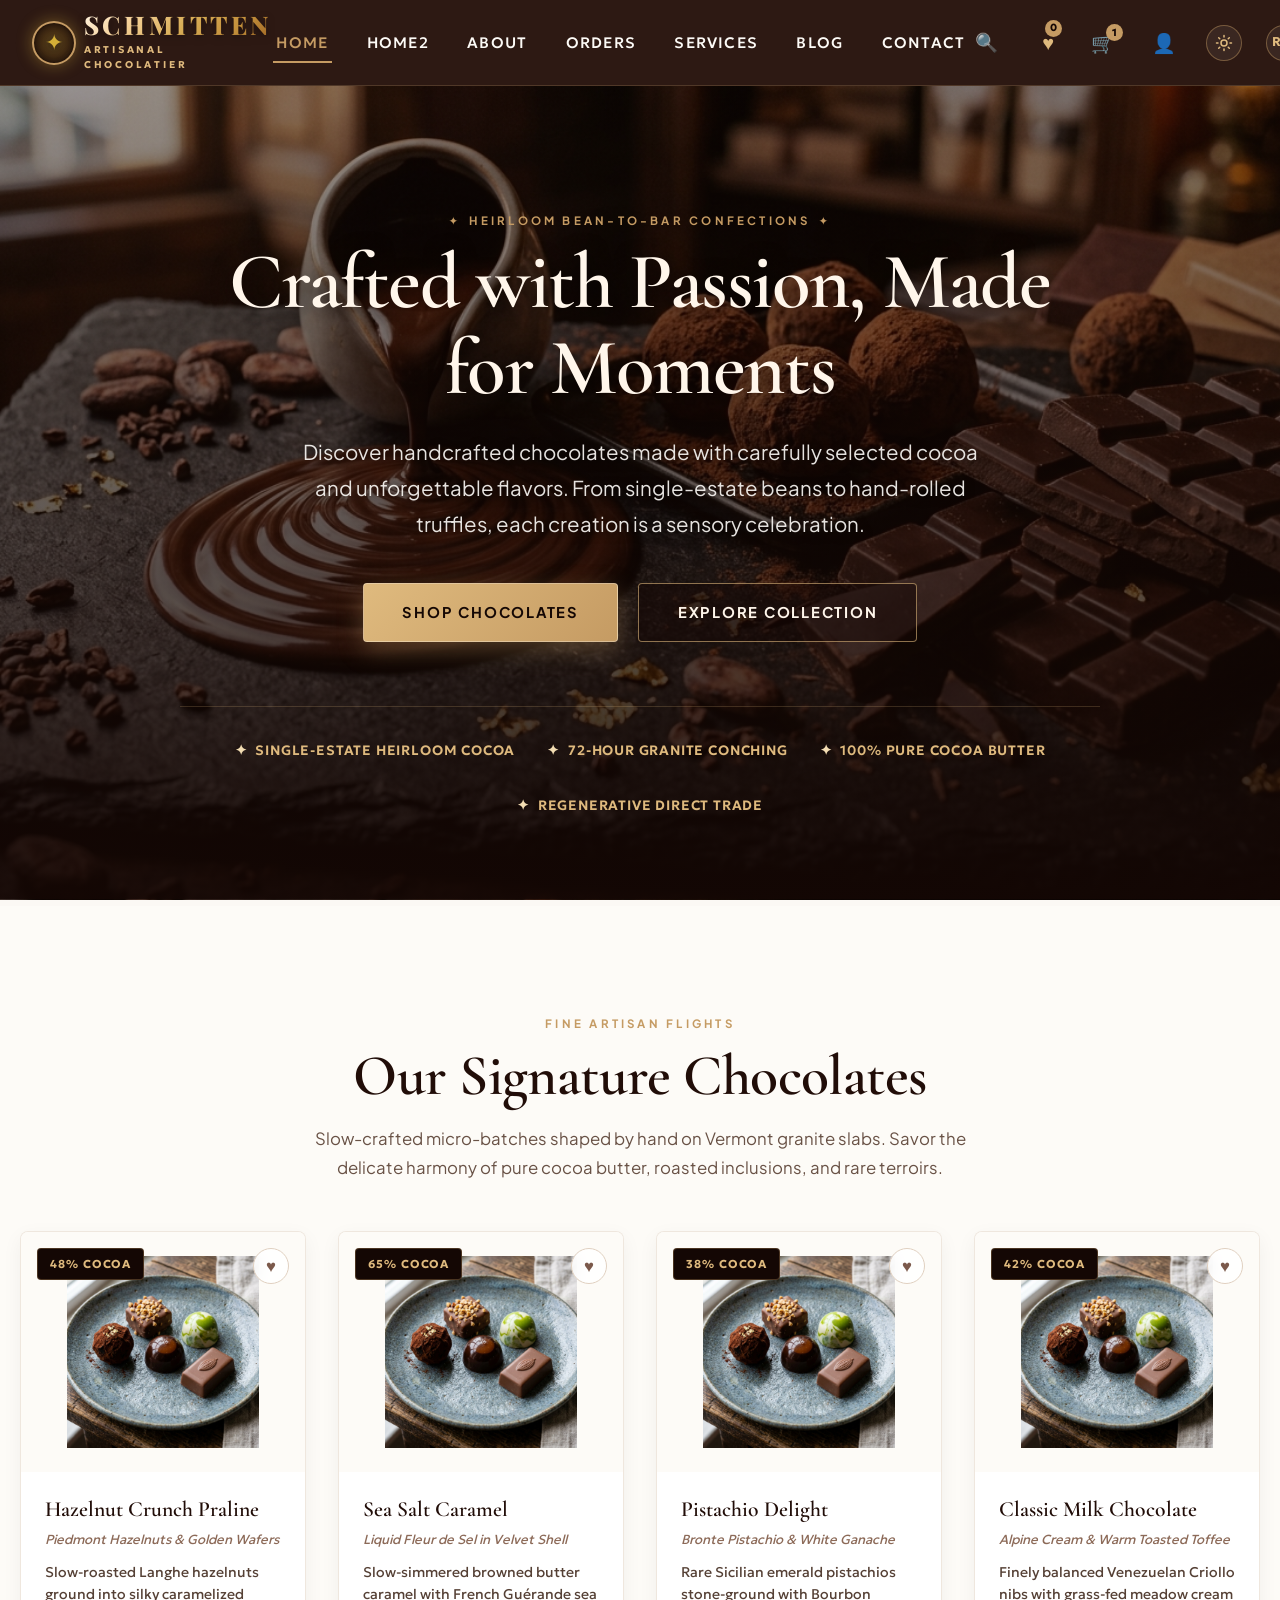
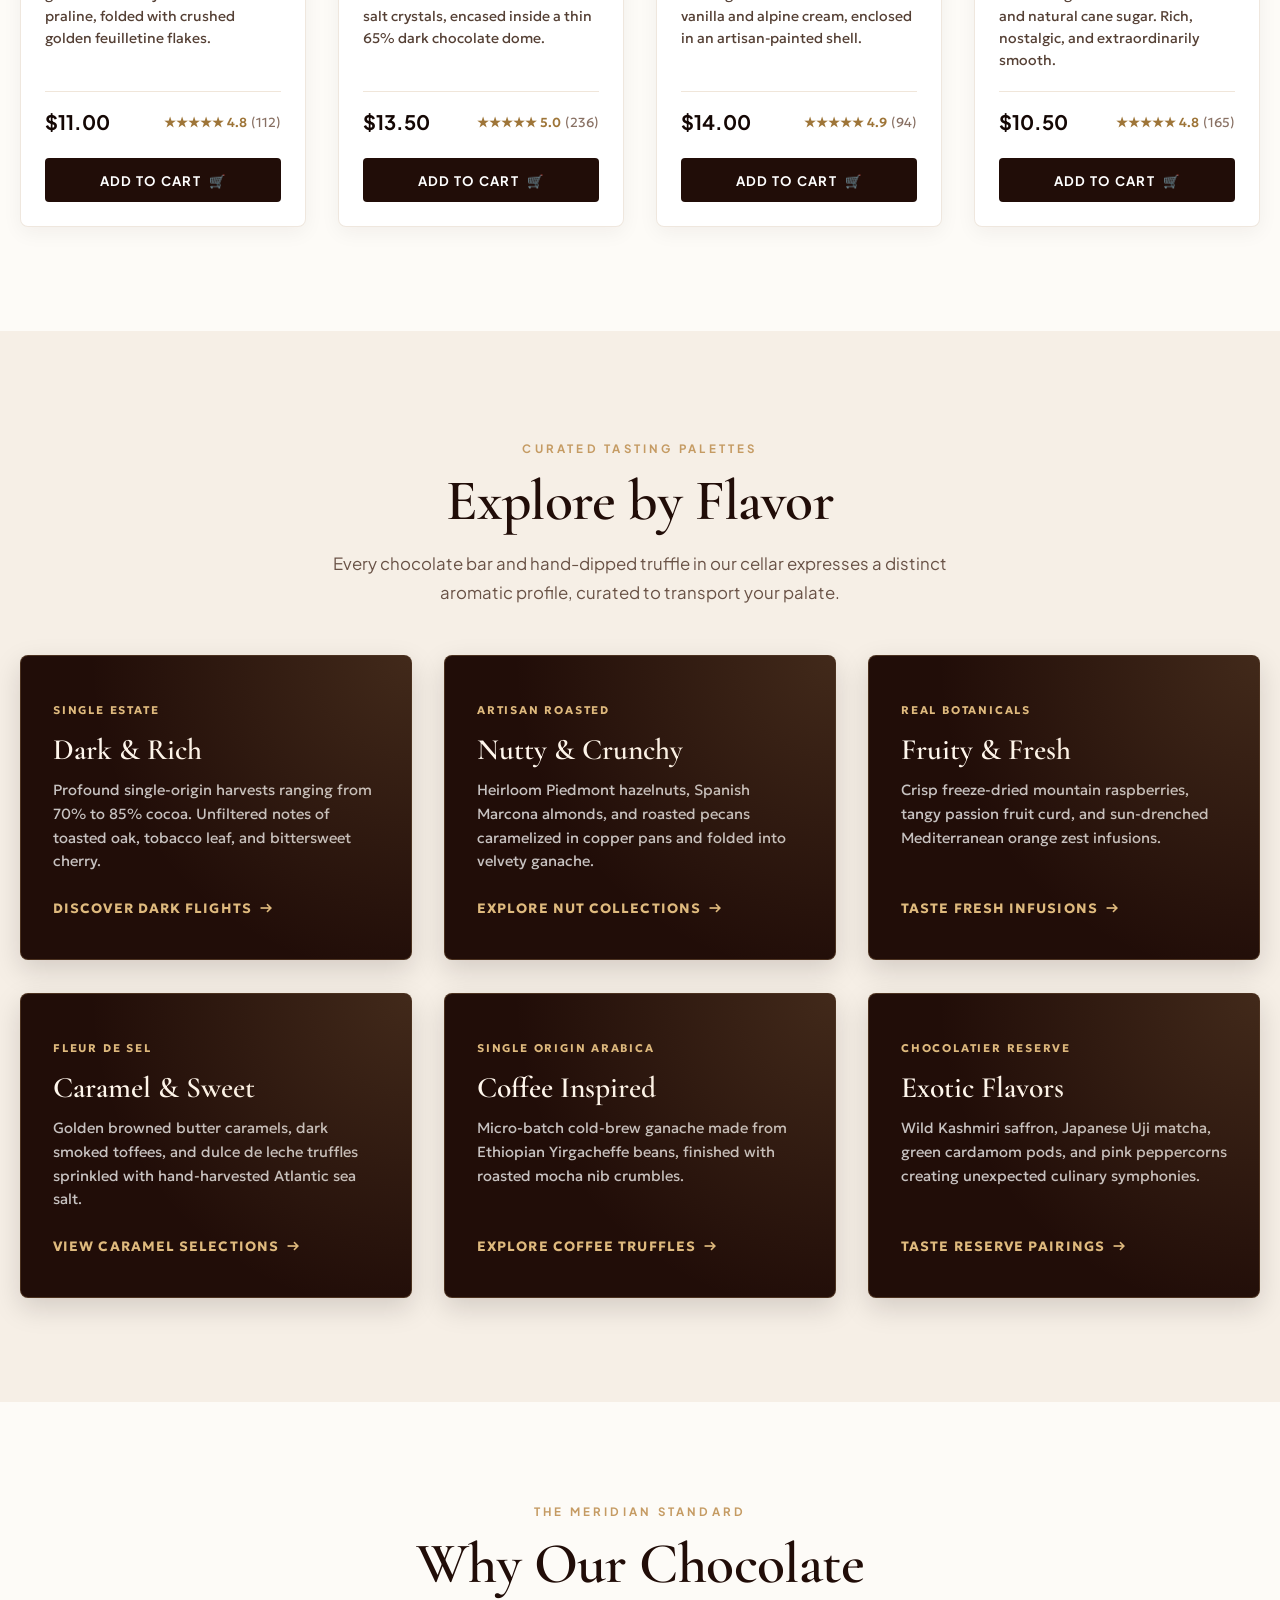
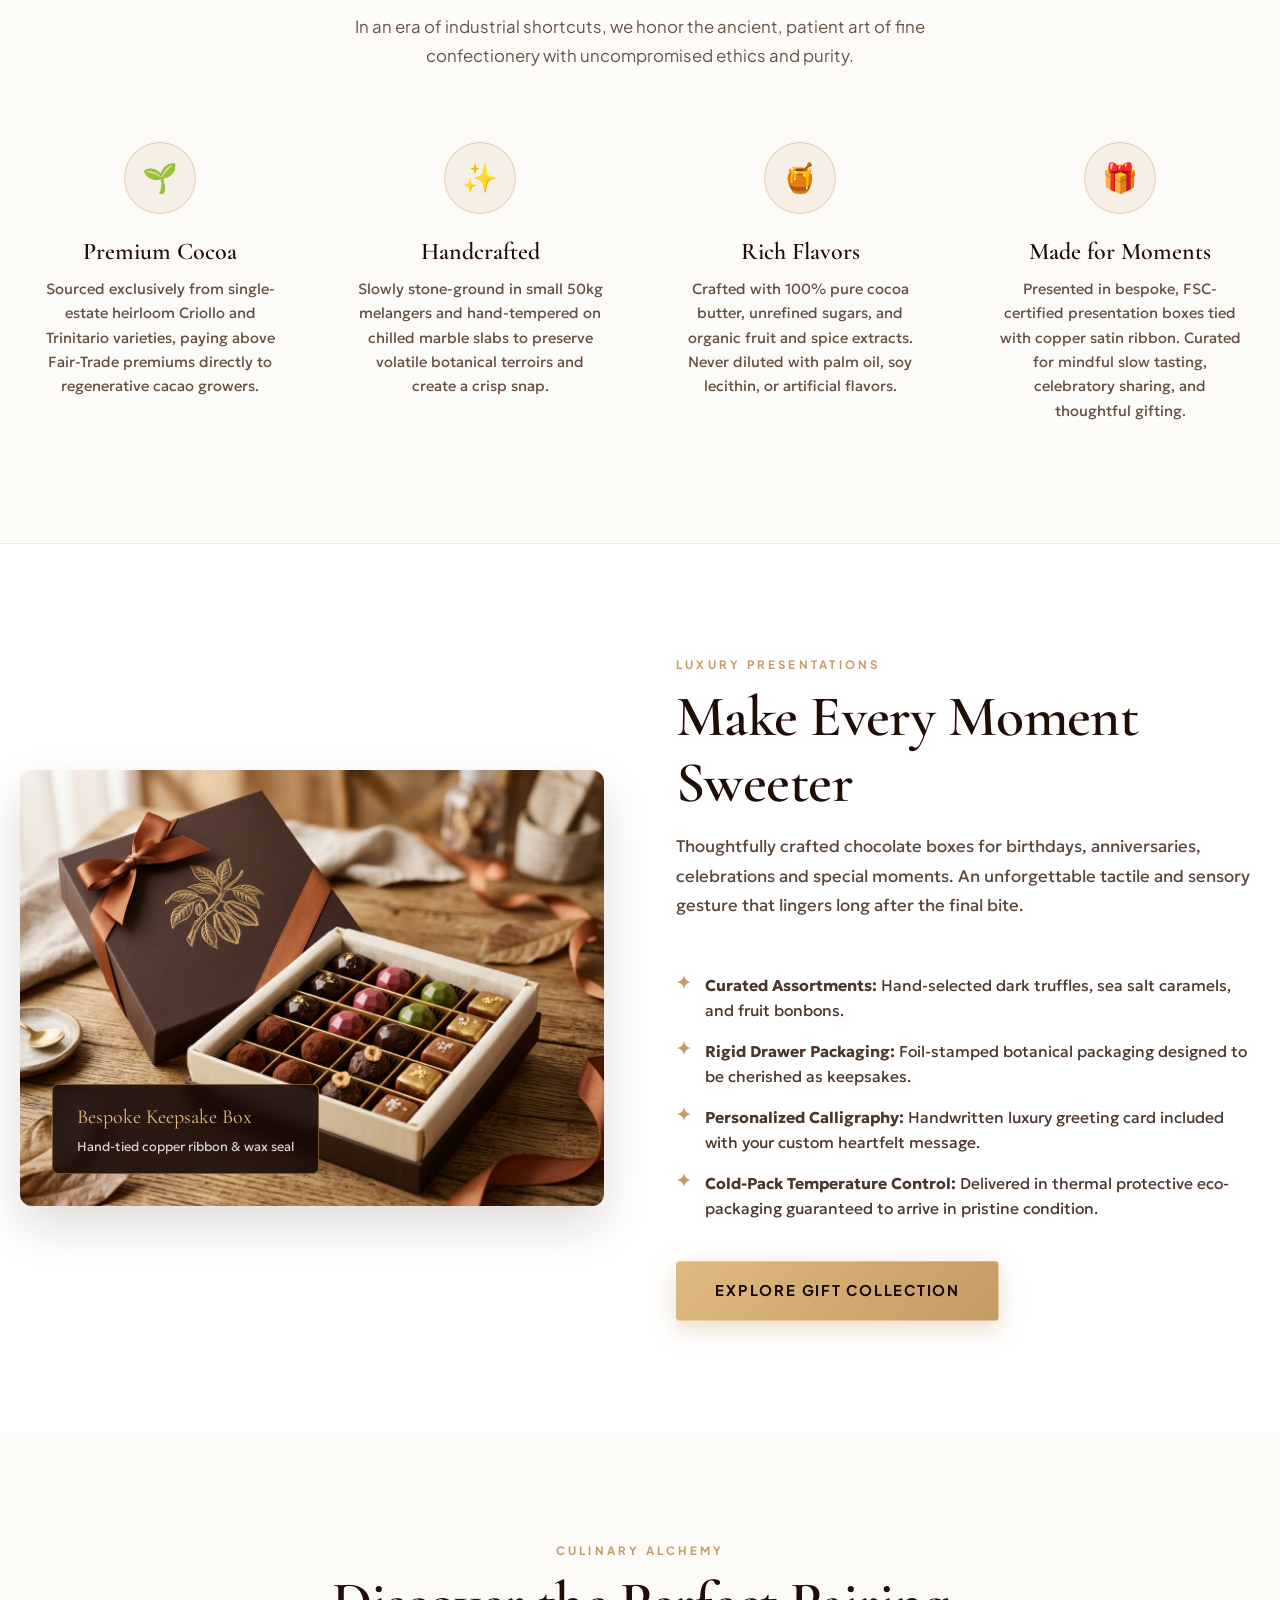
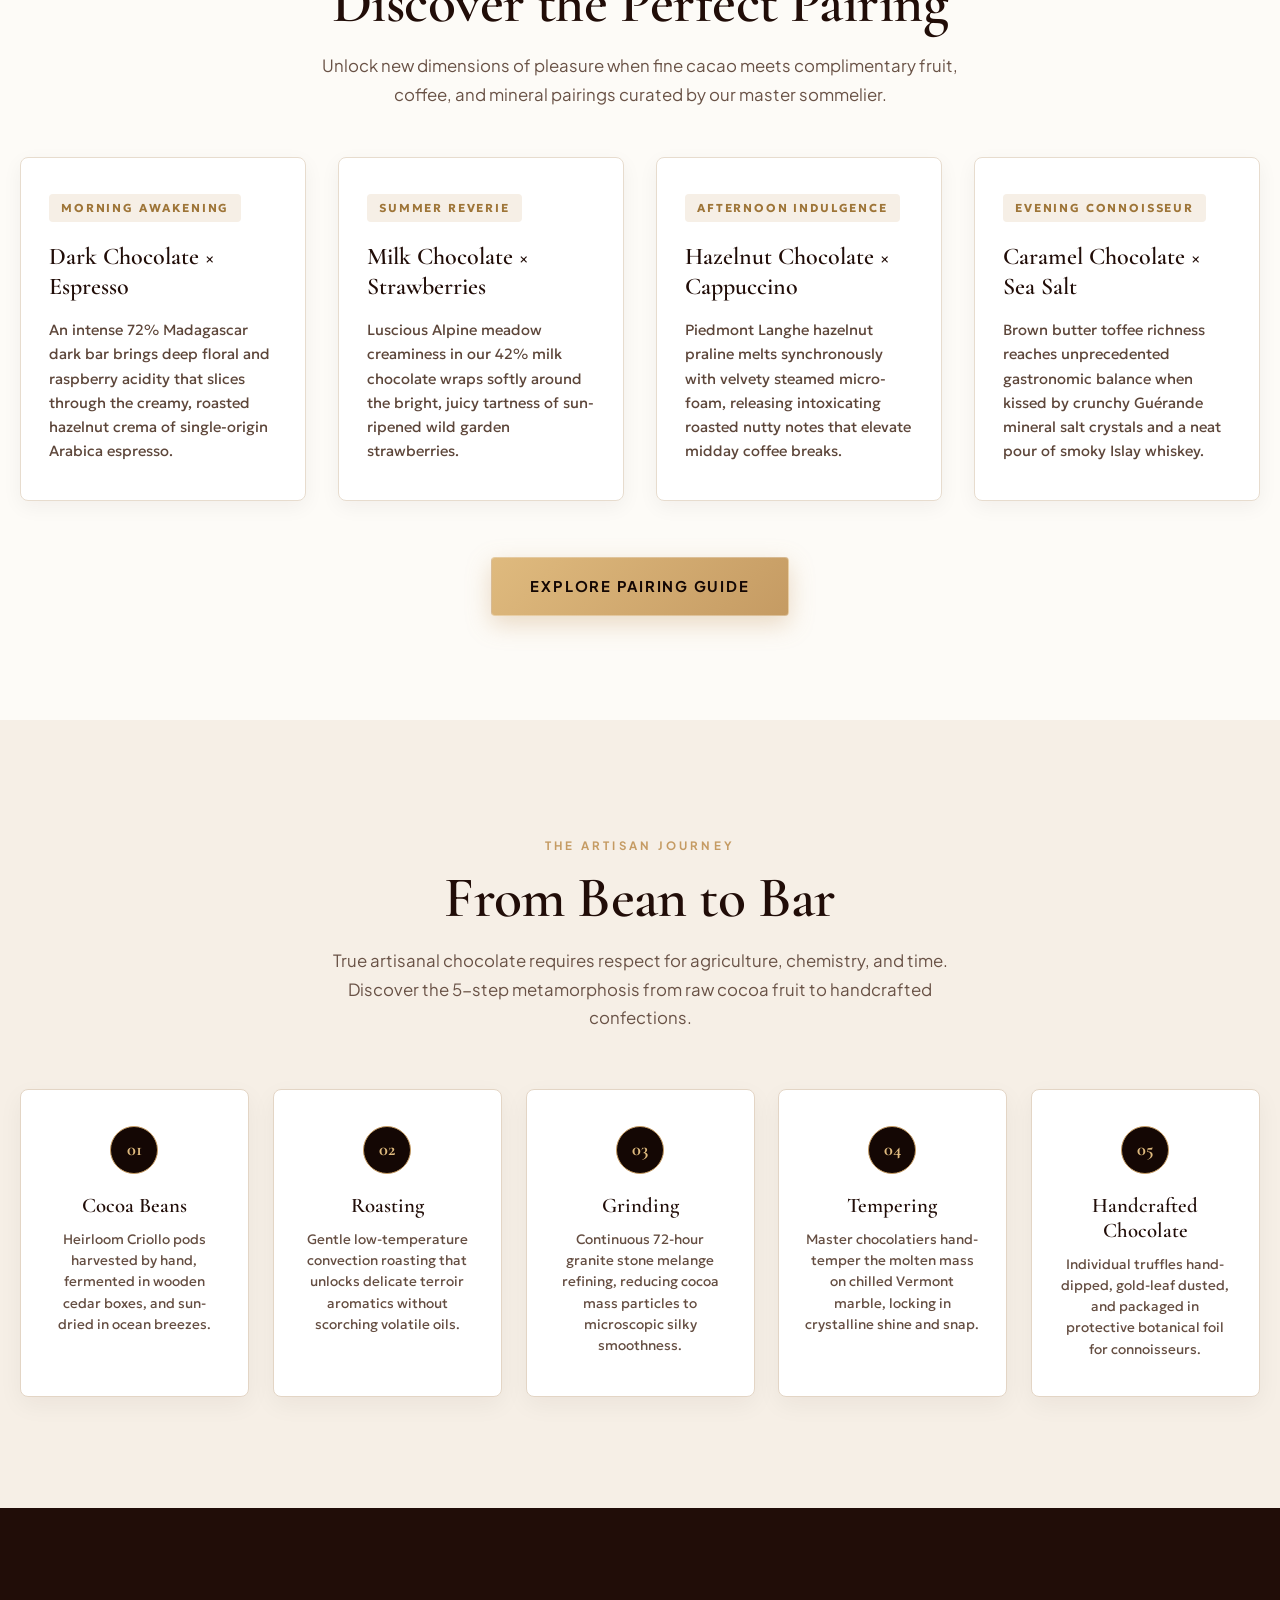
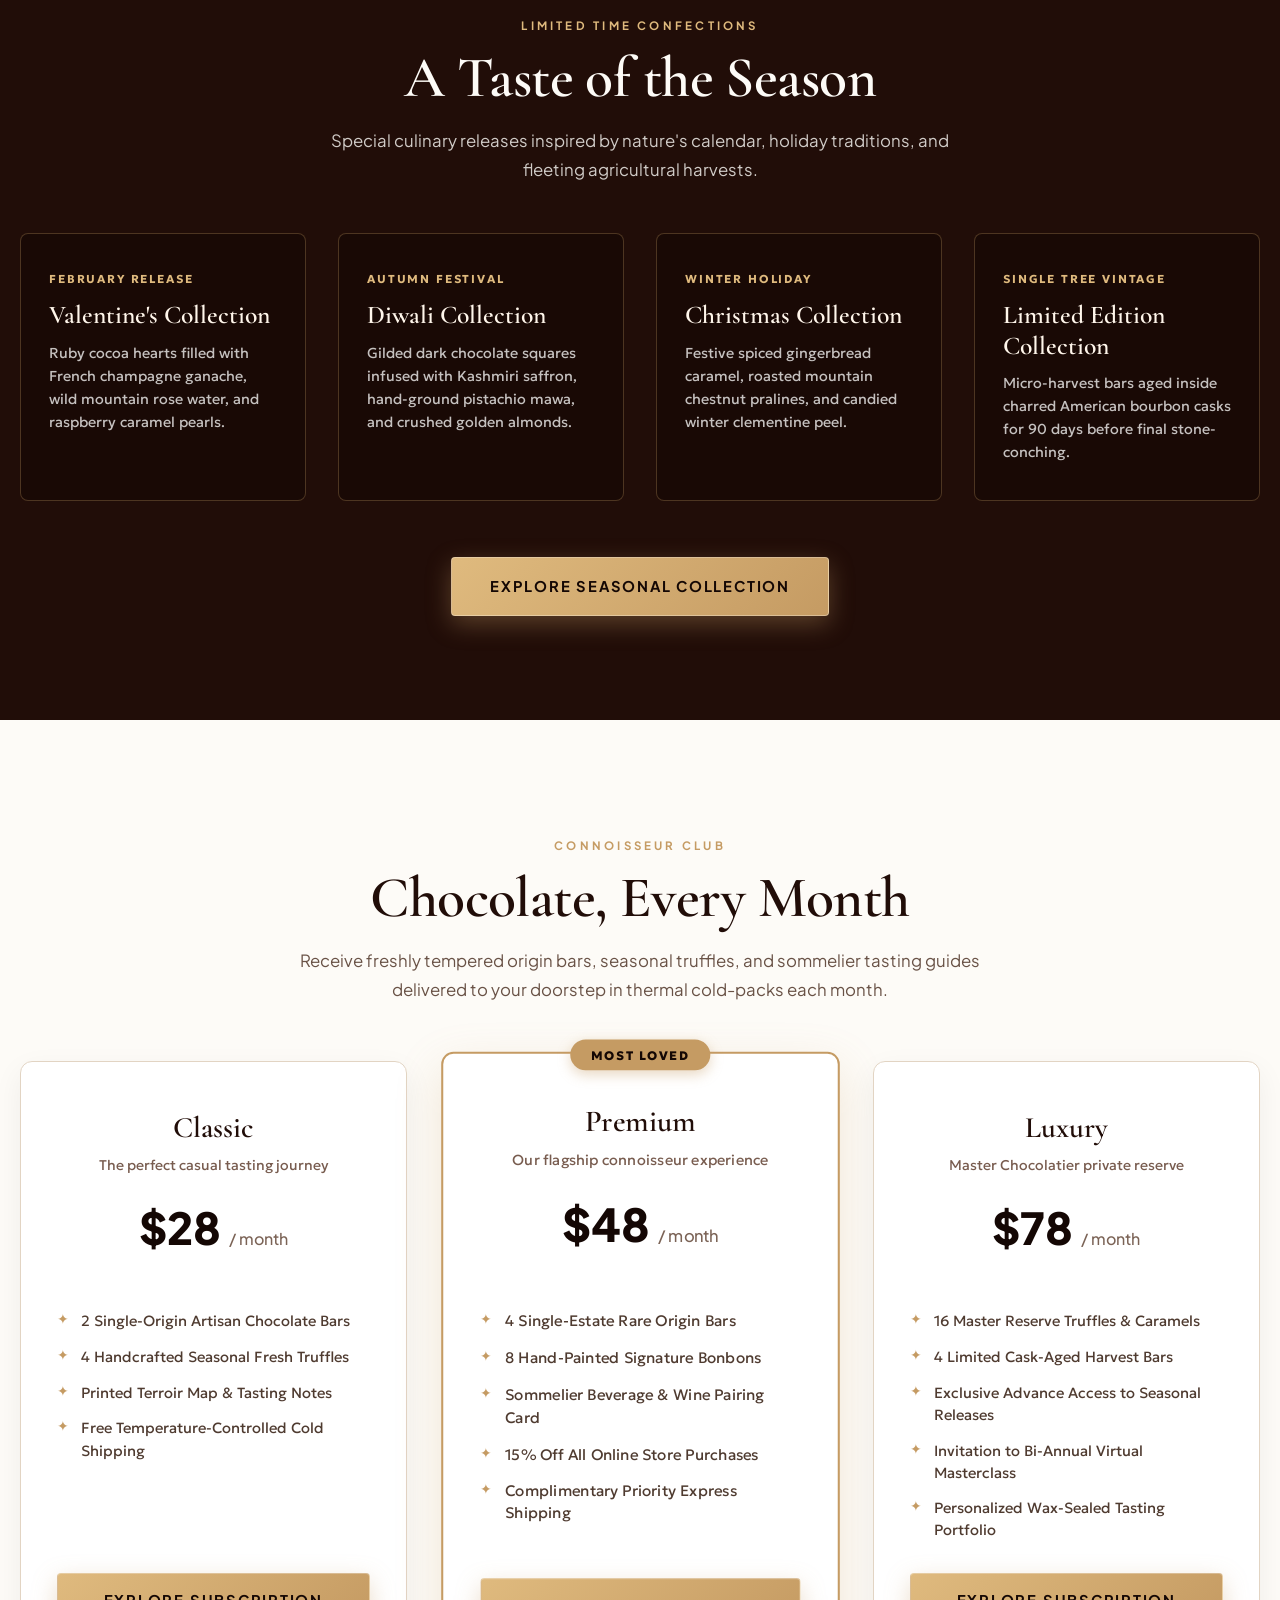
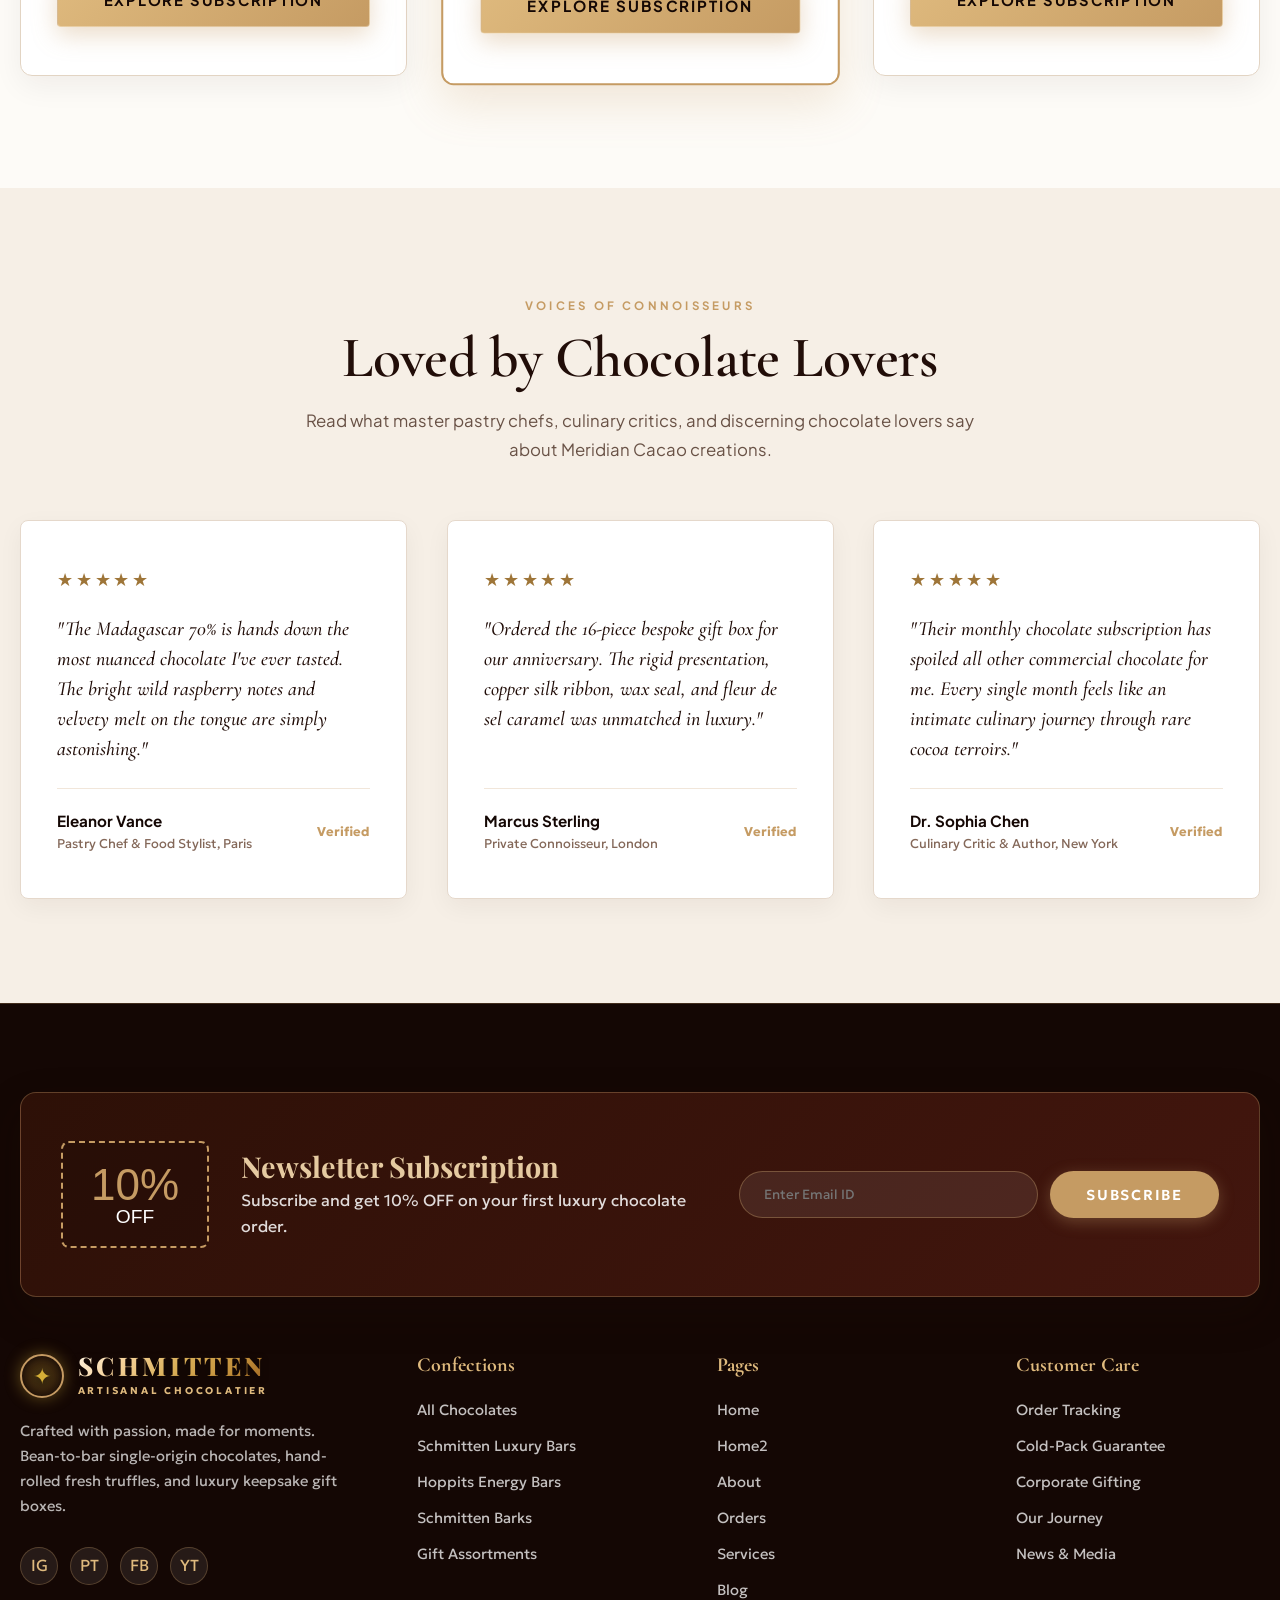
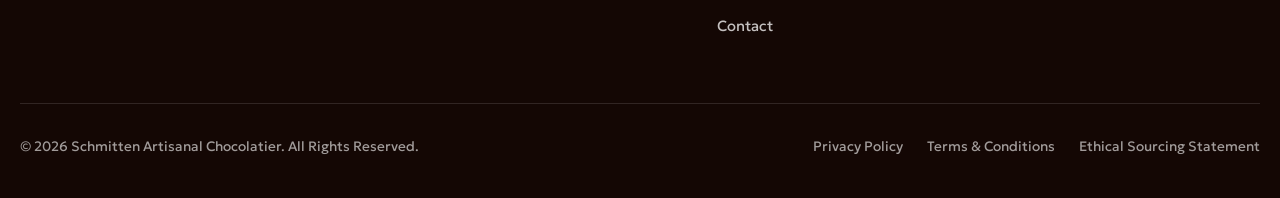
==== commit 57fe5d4c: "responsivness mobie" ====
--- a/index.html
+++ b/index.html
@@ -7,6 +7,7 @@
   <meta name="description" content="Discover handcrafted bean-to-bar chocolates, single-origin truffles, luxury gift boxes, seasonal collections and chocolate subscriptions.">
   <link rel="icon" href="assets/img/artisan/signature_truffles.jpg" type="image/jpeg">
   <link rel="stylesheet" href="assets/css/style.css">
+  <link rel="stylesheet" href="assets/css/mobile-fixes.css">
 </head>
 <body>
 
@@ -56,7 +57,7 @@
         </a>
       </div>
 
-      <!-- Main Navigation Menu: Home → Home2 → About → Orders → Services → Blog -->
+      <!-- Main Navigation Menu: Home → About → Orders → Services → Blog -->
       <nav aria-label="Main Navigation">
         <ul class="main-menu">
           <li><a href="index.html" class="active">Home</a></li>
@@ -65,6 +66,7 @@
           <li><a href="orders.html">Orders</a></li>
           <li><a href="services.html">Services</a></li>
           <li><a href="blog.html">Blog</a></li>
+          <li><a href="contact.html">Contact</a></li>
         </ul>
       </nav>
 
@@ -99,6 +101,22 @@
           <span style="font-size:1.2rem;">👤</span>
         </button>
 
+        <!-- Theme Toggle (Dark / Light Mode) -->
+        <button class="nav-circle-btn theme-toggle-btn" id="themeToggleBtn" type="button" title="Toggle Light / Dark Mode" aria-label="Toggle Theme">
+          <svg class="sun-icon" width="18" height="18" viewBox="0 0 24 24" fill="none" stroke="currentColor" stroke-width="2" stroke-linecap="round" stroke-linejoin="round">
+            <circle cx="12" cy="12" r="4"></circle>
+            <path d="M12 2v2M12 20v2M4.93 4.93l1.41 1.41M17.66 17.66l1.41 1.41M2 12h2M20 12h2M6.34 17.66l-1.41 1.41M19.07 4.93l-1.41 1.41"></path>
+          </svg>
+          <svg class="moon-icon" width="18" height="18" viewBox="0 0 24 24" fill="none" stroke="currentColor" stroke-width="2" stroke-linecap="round" stroke-linejoin="round" style="display:none;">
+            <path d="M21 12.79A9 9 0 1 1 11.21 3 7 7 0 0 0 21 12.79z"></path>
+          </svg>
+        </button>
+
+        <!-- RTL Toggle -->
+        <button class="nav-circle-btn rtl-toggle-btn" id="rtlToggleBtn" type="button" title="Toggle RTL / LTR" aria-label="Toggle RTL">
+          <span class="rtl-label">RTL</span>
+        </button>
+
         <!-- Mobile Menu Toggle -->
         <button class="mobile-toggle" id="mobileMenuToggle" aria-label="Open Navigation Menu">
           <span style="font-size:1.4rem; color:var(--meridian-gold-light);">☰</span>
@@ -130,7 +148,22 @@
         <a href="orders.html">Orders</a>
         <a href="services.html">Services</a>
         <a href="blog.html">Blog</a>
+        <a href="contact.html">Contact</a>
       </nav>
+      <div style="display: flex; gap: 0.75rem; margin-top: 1.5rem; padding-top: 1.25rem; border-top: 1px solid rgba(255,255,255,0.15);">
+        <button class="nav-circle-btn theme-toggle-btn" type="button" title="Toggle Light / Dark Mode" aria-label="Toggle Theme">
+          <svg class="sun-icon" width="18" height="18" viewBox="0 0 24 24" fill="none" stroke="currentColor" stroke-width="2" stroke-linecap="round" stroke-linejoin="round">
+            <circle cx="12" cy="12" r="4"></circle>
+            <path d="M12 2v2M12 20v2M4.93 4.93l1.41 1.41M17.66 17.66l1.41 1.41M2 12h2M20 12h2M6.34 17.66l-1.41 1.41M19.07 4.93l-1.41 1.41"></path>
+          </svg>
+          <svg class="moon-icon" width="18" height="18" viewBox="0 0 24 24" fill="none" stroke="currentColor" stroke-width="2" stroke-linecap="round" stroke-linejoin="round" style="display:none;">
+            <path d="M21 12.79A9 9 0 1 1 11.21 3 7 7 0 0 0 21 12.79z"></path>
+          </svg>
+        </button>
+        <button class="nav-circle-btn rtl-toggle-btn" type="button" title="Toggle RTL / LTR" aria-label="Toggle RTL">
+          <span class="rtl-label">RTL</span>
+        </button>
+      </div>
     </div>
     <div style="color: rgba(255,255,255,0.7); font-size: 0.85rem; padding-top:1.5rem; border-top:1px solid rgba(255,255,255,0.15);">
       <p style="margin-bottom:0.25rem;">Master Chocolatier Concierge:</p>
@@ -183,26 +216,7 @@
         </div>
 
         <div class="signature-grid">
-          <!-- Product 1: Madagascar Dark Chocolate 70% -->
-          <div class="sig-card" data-aos="fade-up">
-            <div class="sig-img-box">
-              <span class="badge-cocoa">70% Cocoa</span>
-              <button class="btn-card-wishlist" data-wishlist="madagascar-dark-70" aria-label="Add to Wishlist">♥</button>
-              <img src="assets/img/artisan/signature_truffles.jpg" alt="Madagascar Dark Chocolate 70%" loading="lazy">
-            </div>
-            <div class="sig-content">
-              <h3 class="sig-title">Madagascar Dark Chocolate 70%</h3>
-              <div class="sig-flavor-tag">Wild Raspberry &amp; Citrus Honey Notes</div>
-              <p class="sig-desc">Direct-trade Criollo cocoa from the Sambirano Valley. Clean citrus snap, gentle acidity, and an extraordinarily long fruit finish.</p>
-              <div class="sig-meta-row">
-                <span class="sig-price">$12.50</span>
-                <span class="sig-rating">★★★★★ 4.9 <span style="color:#887063; font-weight:400;">(148)</span></span>
-              </div>
-              <button class="btn-sig-cart" data-add-item="madagascar-dark-70" data-name="Madagascar Dark Chocolate 70%" data-price="12.50">
-                <span>Add to Cart</span> <span>🛒</span>
-              </button>
-            </div>
-          </div>
+
 
           <!-- Product 2: Hazelnut Crunch -->
           <div class="sig-card" data-aos="fade-up" data-aos-delay="100">
@@ -454,112 +468,7 @@
               </li>
             </ul>
             <div>
-              <a href="#custom-box" class="btn-meridian-primary">Explore Gift Collection</a>
-            </div>
-          </div>
-        </div>
-      </div>
-    </section>
-
-    <!-- 7. CREATE YOUR OWN CHOCOLATE BOX -->
-    <section class="box-builder-section" id="custom-box">
-      <div class="container">
-        <div style="text-align:center;" data-aos="fade-up">
-          <div class="section-eyebrow" style="color:var(--meridian-gold-light);">CUSTOM CONFECTIONERY ATELIER</div>
-          <h2 class="section-hero-title light">Your Chocolates. Your Way.</h2>
-          <p class="section-subtitle light">
-            Design a custom gift box tailored to your exact palate. Choose your preferred box size, select your favorite bonbon varieties, pick elegant packaging, and pen a personal message.
-          </p>
-        </div>
-
-        <div class="builder-layout-grid">
-          <!-- Left: Live Preview Box -->
-          <div class="builder-preview-panel" data-aos="fade-right">
-            <div style="display:flex; justify-content:space-between; align-items:center; margin-bottom:1.5rem;">
-              <span style="font-family:var(--meridian-serif); font-size:1.3rem; color:var(--meridian-gold-light);">Box Preview</span>
-              <span style="font-size:0.85rem; background:rgba(197,155,99,0.25); border:1px solid var(--meridian-gold); padding:0.2rem 0.6rem; border-radius:4px;" id="boxCapacityLabel">16 Pieces Selected</span>
-            </div>
-
-            <div class="builder-box-visual" id="boxVisualContainer">
-              <div class="box-selected-tray">
-                <div class="tray-cell">70%</div>
-                <div class="tray-cell">Caramel</div>
-                <div class="tray-cell">Hazelnut</div>
-                <div class="tray-cell">Pistachio</div>
-                <div class="tray-cell">Truffle</div>
-                <div class="tray-cell">Espresso</div>
-                <div class="tray-cell">Berry</div>
-                <div class="tray-cell">70%</div>
-                <div class="tray-cell">Caramel</div>
-                <div class="tray-cell">Gold</div>
-                <div class="tray-cell">Hazelnut</div>
-                <div class="tray-cell">Matcha</div>
-                <div class="tray-cell">Pistachio</div>
-                <div class="tray-cell">Truffle</div>
-                <div class="tray-cell">Berry</div>
-                <div class="tray-cell">Fleur</div>
-              </div>
-              <div style="font-size:0.92rem; color:rgba(255,255,255,0.85);">
-                <strong id="boxPackagingName" style="color:var(--meridian-gold-light);">Midnight Velvet Box</strong> • 16-Piece Tasting Flight
-              </div>
-            </div>
-
-            <div style="background:rgba(20,7,4,0.4); padding:1.25rem; border-radius:6px; border:1px solid rgba(255,255,255,0.1);">
-              <div style="font-size:0.8rem; text-transform:uppercase; letter-spacing:0.1em; color:var(--meridian-gold-light); margin-bottom:0.35rem;">Personalized Card Preview</div>
-              <div id="messagePreviewText" style="font-family:var(--meridian-serif); font-style:italic; font-size:1.05rem; color:#fff5e8;">
-                "Wishing you timeless sweetness and unforgettable moments."
-              </div>
-            </div>
-          </div>
-
-          <!-- Right: Interactive Controls -->
-          <div class="builder-controls-panel" data-aos="fade-left">
-            <!-- Step 1: Size -->
-            <div class="builder-step-block">
-              <div class="builder-step-label">Step 1: Choose Quantities</div>
-              <div class="pill-selector-group" id="sizeSelectorGroup">
-                <button class="builder-pill" data-size="8" data-price="24.00">8 Pieces ($24)</button>
-                <button class="builder-pill active" data-size="16" data-price="44.00">16 Pieces ($44)</button>
-                <button class="builder-pill" data-size="32" data-price="78.00">32 Pieces ($78)</button>
-              </div>
-            </div>
-
-            <!-- Step 2: Packaging -->
-            <div class="builder-step-block">
-              <div class="builder-step-label">Step 2: Select Packaging Style</div>
-              <div class="pill-selector-group" id="packSelectorGroup">
-                <button class="builder-pill active" data-pack="Midnight Velvet">Midnight Velvet</button>
-                <button class="builder-pill" data-pack="Terracotta Silk">Terracotta Silk</button>
-                <button class="builder-pill" data-pack="Champagne Gold">Champagne Gold</button>
-              </div>
-            </div>
-
-            <!-- Step 3: Select Chocolates -->
-            <div class="builder-step-block">
-              <div class="builder-step-label">Step 3: Preferred Chocolate Selection</div>
-              <div class="pill-selector-group" id="varietySelectorGroup">
-                <button class="builder-pill active" data-variety="Chef Curated Harmony">Chef Curated</button>
-                <button class="builder-pill" data-variety="Pure Dark Flight">Pure Dark Flight</button>
-                <button class="builder-pill" data-variety="Caramel & Nut Reverie">Caramel &amp; Nuts</button>
-                <button class="builder-pill" data-variety="Exotic Reserve">Exotic Reserve</button>
-              </div>
-            </div>
-
-            <!-- Step 4: Personalized Message -->
-            <div class="builder-step-block">
-              <div class="builder-step-label">Step 4: Personalized Message</div>
-              <textarea class="builder-msg-textarea" id="builderMessageInput" placeholder="Type your personalized gift note here (up to 180 characters)...">Wishing you timeless sweetness and unforgettable moments.</textarea>
-            </div>
-
-            <!-- Summary Bar -->
-            <div class="builder-summary-row">
-              <div>
-                <span style="font-size:0.85rem; color:rgba(255,255,255,0.7); display:block;">Custom Box Total:</span>
-                <span style="font-family:var(--meridian-sans); font-size:2rem; font-weight:700; color:var(--meridian-gold-light);" id="customBoxPriceLabel">$44.00</span>
-              </div>
-              <button class="btn-meridian-primary" id="btnBuildBoxCart">
-                Build Your Box
-              </button>
+              <a href="gift-box.html" class="btn-meridian-primary">Explore Gift Collection</a>
             </div>
           </div>
         </div>
@@ -616,7 +525,7 @@
         </div>
 
         <div style="text-align:center; margin-top:3.5rem;" data-aos="fade-up">
-          <a href="#custom-box" class="btn-meridian-primary">Explore Pairing Guide</a>
+          <a href="pairings.html" class="btn-meridian-primary">Explore Pairing Guide</a>
         </div>
       </div>
     </section>
@@ -713,7 +622,7 @@
         </div>
 
         <div style="text-align:center; margin-top:3.5rem;" data-aos="fade-up">
-          <a href="#custom-box" class="btn-meridian-primary">Explore Seasonal Collection</a>
+          <a href="seasonal.html" class="btn-meridian-primary">Explore Seasonal Collection</a>
         </div>
       </div>
     </section>
@@ -838,32 +747,26 @@
       </div>
     </section>
 
-    <!-- 14. NEWSLETTER -->
-    <section class="newsletter-section">
-      <div class="container">
-        <div class="newsletter-box" data-aos="fade-up">
-          <div class="section-eyebrow" style="color:var(--meridian-gold-light);">STAY INFORMED</div>
-          <h2 class="section-hero-title light">Stay in the Sweetest Loop</h2>
-          <p style="color:rgba(255,255,255,0.8); font-size:1rem; line-height:1.7;">
-            Subscribe to receive private announcements for rare single-harvest releases, seasonal collection launches, exclusive subscriber gifts, and inspiring chocolate stories.
-          </p>
-
-          <form id="newsletterForm" class="newsletter-form-row">
-            <input type="email" class="newsletter-input-field" placeholder="Enter your email address" required id="newsletterEmail">
-            <button type="submit" class="btn-meridian-primary">Subscribe</button>
-          </form>
-          <div style="font-size:0.75rem; color:rgba(255,255,255,0.5); margin-top:0.75rem;">
-            We respect your inbox. Unsubscribe at any time with a single click.
-          </div>
-        </div>
-      </div>
-    </section>
-
   </main>
 
   <!-- 15. FOOTER -->
   <footer class="global-luxury-footer" style="background:var(--meridian-dark); color:#ffffff; padding:5.5rem 0 2.5rem; border-top:1px solid rgba(197,155,99,0.25);">
     <div class="container">
+      <!-- 10% OFF Newsletter Banner -->
+      <div class="offer-card" data-aos="fade-up" style="margin-bottom:3.5rem;">
+        <div class="offer-badge">
+          10%<span>OFF</span>
+        </div>
+        <div>
+          <h3 class="section-main-title text-yellow" style="font-size: 1.8rem; margin-bottom: 0.3rem;">Newsletter Subscription</h3>
+          <p style="color: rgba(255,255,255,0.85); font-size: 1rem; margin: 0;">Subscribe and get 10% OFF on your first luxury chocolate order.</p>
+        </div>
+        <form class="newsletter-form" id="FooterSubscribeForm">
+          <input type="email" class="newsletter-input" placeholder="Enter Email ID" required>
+          <button type="submit" class="btn btn-primary">SUBSCRIBE</button>
+        </form>
+      </div>
+
       <div style="display:grid; grid-template-columns:1.4fr 1fr 1fr 1fr; gap:3.5rem; margin-bottom:4rem;">
         <!-- Col 1: Brand Info -->
         <div>
@@ -912,6 +815,7 @@
             <li><a href="orders.html" style="color:rgba(255,255,255,0.75); text-decoration:none; font-size:0.92rem;">Orders</a></li>
             <li><a href="services.html" style="color:rgba(255,255,255,0.75); text-decoration:none; font-size:0.92rem;">Services</a></li>
             <li><a href="blog.html" style="color:rgba(255,255,255,0.75); text-decoration:none; font-size:0.92rem;">Blog</a></li>
+            <li><a href="contact.html" style="color:rgba(255,255,255,0.75); text-decoration:none; font-size:0.92rem;">Contact</a></li>
           </ul>
         </div>
 
@@ -922,7 +826,7 @@
             <li><a href="orders.html" style="color:rgba(255,255,255,0.75); text-decoration:none; font-size:0.92rem;">Order Tracking</a></li>
             <li><a href="about.html#values" style="color:rgba(255,255,255,0.75); text-decoration:none; font-size:0.92rem;">Cold-Pack Guarantee</a></li>
             <li><a href="services.html" style="color:rgba(255,255,255,0.75); text-decoration:none; font-size:0.92rem;">Corporate Gifting</a></li>
-            <li><a href="about.html#craft" style="color:rgba(255,255,255,0.75); text-decoration:none; font-size:0.92rem;">Bean to Bar Craft</a></li>
+            <li><a href="about.html#journey" style="color:rgba(255,255,255,0.75); text-decoration:none; font-size:0.92rem;">Our Journey</a></li>
             <li><a href="blog.html" style="color:rgba(255,255,255,0.75); text-decoration:none; font-size:0.92rem;">News &amp; Media</a></li>
           </ul>
         </div>
@@ -945,3 +849,4 @@
   <script src="assets/js/main.js"></script>
 </body>
 </html>
+
--- a/assets/css/style.css
+++ b/assets/css/style.css
@@ -354,19 +354,21 @@
 .mobile-drawer {
   position: fixed;
   top: 0; right: -100%;
-  width: min(340px, 85vw);
+  width: min(320px, 86vw);
   height: 100vh;
-  background: var(--choco-deep);
-  background-image: url('../img/schmitten/menu-bg.png');
-  background-position: bottom right;
-  background-repeat: no-repeat;
+  max-height: 100vh;
+  background: #140704;
+  background: linear-gradient(180deg, #1b0a06 0%, #120502 100%);
+  border-left: 1px solid rgba(197, 155, 99, 0.3);
   z-index: 2000;
-  box-shadow: -5px 0 25px rgba(0,0,0,0.6);
-  padding: 2.5rem 1.75rem;
+  box-shadow: -10px 0 35px rgba(0,0,0,0.7);
+  padding: 2rem 1.5rem;
   display: flex;
   flex-direction: column;
   justify-content: space-between;
   transition: right 0.4s cubic-bezier(0.16, 1, 0.3, 1);
+  overflow-y: auto;
+  -webkit-overflow-scrolling: touch;
 }
 
 .mobile-drawer.open {
@@ -376,7 +378,7 @@
 .mobile-drawer-overlay {
   position: fixed;
   inset: 0;
-  background: rgba(0,0,0,0.6);
+  background: rgba(0,0,0,0.65);
   backdrop-filter: blur(4px);
   z-index: 1999;
   opacity: 0;
@@ -394,31 +396,40 @@
   background: transparent;
   border: none;
   color: var(--gold);
-  font-size: 1.75rem;
+  font-size: 2rem;
   cursor: pointer;
   line-height: 1;
-  margin-bottom: 1.5rem;
+  margin-bottom: 1rem;
+  padding: 0.25rem;
+  transition: transform 0.2s ease;
+}
+
+.drawer-close:hover {
+  transform: rotate(90deg);
 }
 
 .mobile-nav-links {
   display: flex;
   flex-direction: column;
-  gap: 1.25rem;
+  gap: 0.85rem;
 }
 
 .mobile-nav-links a {
   color: var(--text-light);
   font-family: var(--font-serif);
-  font-size: 1.35rem;
+  font-size: 1.15rem;
   font-weight: 600;
-  border-bottom: 1px solid rgba(189, 153, 103, 0.2);
-  padding-bottom: 0.65rem;
+  border-bottom: 1px solid rgba(189, 153, 103, 0.15);
+  padding-bottom: 0.55rem;
+  transition: all 0.2s ease;
+  text-decoration: none;
 }
 
 .mobile-nav-links a:hover,
 .mobile-nav-links a.active {
   color: var(--gold);
   padding-left: 0.5rem;
+  border-bottom-color: var(--gold);
 }
 
 /* ==========================================================================
@@ -1989,25 +2000,34 @@
    ========================================================================== */
 #added {
   position: fixed;
-  top: -100px;
+  top: -200px;
   left: 50%;
-  transform: translateX(-50%);
-  background: var(--choco-deep);
-  color: var(--white);
-  border: 2px solid var(--gold);
-  border-radius: var(--radius-pill);
-  padding: 1rem 2.2rem;
+  transform: translateX(-50%) translateY(-20px);
+  background: var(--choco-deep, #140704);
+  color: var(--white, #ffffff);
+  border: 1.5px solid var(--gold, #c59b63);
+  border-radius: var(--radius-pill, 50px);
+  padding: 0.85rem 1.8rem;
   display: flex;
   align-items: center;
   gap: 0.8rem;
-  box-shadow: 0 8px 30px rgba(0,0,0,0.6);
-  z-index: 3000;
-  transition: top 0.4s cubic-bezier(0.16, 1, 0.3, 1);
-  font-size: 0.95rem;
+  box-shadow: 0 12px 35px rgba(0,0,0,0.65);
+  z-index: 9999;
+  opacity: 0;
+  visibility: hidden;
+  pointer-events: none;
+  transition: opacity 0.3s ease, transform 0.35s cubic-bezier(0.16, 1, 0.3, 1), top 0.35s ease, bottom 0.35s ease;
+  font-size: 0.92rem;
+  max-width: 90vw;
+  white-space: nowrap;
 }
 
 #added.show {
   top: 30px;
+  transform: translateX(-50%) translateY(0);
+  opacity: 1;
+  visibility: visible;
+  pointer-events: auto;
 }
 
 #added .check-icon {
@@ -3502,13 +3522,27 @@
    14. ABOUT PAGE SPECIFIC COMPONENTS
    ========================================================================== */
 .about-hero-banner {
+  position: relative;
+  min-height: 480px;
+  display: flex;
+  align-items: center;
+  justify-content: center;
   background: var(--meridian-dark);
-  background-image: linear-gradient(180deg, rgba(20, 7, 4, 0.5) 0%, rgba(20, 7, 4, 0.85) 100%), url('../img/artisan/bean_to_bar_craft.jpg');
+  background-image: linear-gradient(180deg, rgba(20, 7, 4, 0.32) 0%, rgba(20, 7, 4, 0.42) 50%, rgba(20, 7, 4, 0.72) 100%), url('../img/artisan/about_hero_atelier.jpg');
   background-size: cover;
-  background-position: center;
+  background-position: center 32%;
+  background-repeat: no-repeat;
   padding: 8rem 1.5rem 6rem;
   text-align: center;
   color: #ffffff;
+}
+
+.about-hero-banner .section-hero-title {
+  text-shadow: 0 3px 20px rgba(0, 0, 0, 0.8);
+}
+
+.about-hero-banner .section-subtitle {
+  text-shadow: 0 2px 12px rgba(0, 0, 0, 0.85);
 }
 
 .founders-section {
@@ -5029,10 +5063,273 @@
   color: #765d52;
 }
 
-.search-result-price {
-  font-size: 0.82rem;
-  color: var(--gold-copper);
+/* ==========================================================================
+   CIRCULAR NAV TOGGLES (DARK/LIGHT & RTL)
+   ========================================================================== */
+.nav-circle-btn {
+  width: 36px;
+  height: 36px;
+  border-radius: 50%;
+  border: 1.5px solid rgba(197, 155, 99, 0.45);
+  background: rgba(255, 255, 255, 0.06);
+  color: var(--meridian-gold-light, #f0dfc8);
+  display: inline-flex;
+  align-items: center;
+  justify-content: center;
+  cursor: pointer;
+  padding: 0;
+  font-size: 0.8rem;
   font-weight: 700;
+  letter-spacing: 0.04em;
+  font-family: var(--font-sans, system-ui, sans-serif);
+  transition: all 0.25s ease;
+  text-decoration: none;
   flex-shrink: 0;
-}
-
+  line-height: 1;
+}
+
+.nav-circle-btn:hover {
+  background: rgba(197, 155, 99, 0.22);
+  border-color: var(--gold, #c59b63);
+  color: #ffffff;
+  transform: translateY(-2px);
+  box-shadow: 0 4px 12px rgba(197, 155, 99, 0.25);
+}
+
+.nav-circle-btn:active {
+  transform: translateY(0) scale(0.95);
+}
+
+.nav-circle-btn svg {
+  width: 18px;
+  height: 18px;
+  stroke: currentColor;
+  transition: transform 0.35s ease;
+}
+
+.nav-circle-btn:hover svg {
+  transform: rotate(25deg);
+}
+
+.rtl-toggle-btn.active-rtl {
+  background: var(--gold, #c59b63);
+  color: #140704;
+  border-color: var(--gold, #c59b63);
+  box-shadow: 0 0 12px rgba(197, 155, 99, 0.5);
+}
+
+/* ==========================================================================
+   DARK THEME (LUXURY NOIR CHOCOLATIER)
+   ========================================================================== */
+[data-theme="dark"] {
+  --cream:           #140704;
+  --cream-darker:    #1e0b06;
+  --white:           #1a0b07;
+  --text-dark:       #fcf8f4;
+  --text-muted:      #c7b2a6;
+  --meridian-cream:  #140704;
+  --meridian-beige:  #1a0b07;
+  --meridian-warm-beige: #220e08;
+}
+
+[data-theme="dark"] body {
+  background-color: #140704;
+  color: #fcf8f4;
+}
+
+[data-theme="dark"] .main-header,
+[data-theme="dark"] .header {
+  background-color: #0e0402 !important;
+  border-bottom: 1px solid rgba(197, 155, 99, 0.25) !important;
+}
+
+[data-theme="dark"] .story-preview-section,
+[data-theme="dark"] .gift-split-section,
+[data-theme="dark"] .why-chocolate-section,
+[data-theme="dark"] .blog-section,
+[data-theme="dark"] .services-section,
+[data-theme="dark"] .collections-page-section,
+[data-theme="dark"] .flavor-section,
+[data-theme="dark"] section[style*="background:#ffffff"],
+[data-theme="dark"] section[style*="background: #ffffff"],
+[data-theme="dark"] section[style*="background-color: var(--meridian-cream)"],
+[data-theme="dark"] section[style*="background-color: var(--meridian-beige)"],
+[data-theme="dark"] div[style*="background:#ffffff"],
+[data-theme="dark"] div[style*="background: #ffffff"],
+[data-theme="dark"] div[style*="background: #fdfaf6"],
+[data-theme="dark"] div[style*="background:#fdfaf6"] {
+  background-color: #180905 !important;
+  color: #fcf8f4 !important;
+}
+
+[data-theme="dark"] .why-block,
+[data-theme="dark"] .step-card,
+[data-theme="dark"] .founder-card,
+[data-theme="dark"] .pairing-card,
+[data-theme="dark"] .service-card-luxury,
+[data-theme="dark"] .blog-card-item,
+[data-theme="dark"] .product-card,
+[data-theme="dark"] .order-product-card,
+[data-theme="dark"] .form-card,
+[data-theme="dark"] .filter-sidebar,
+[data-theme="dark"] .cart-panel,
+[data-theme="dark"] .mobile-drawer {
+  background: #220e08 !important;
+  border-color: rgba(197, 155, 99, 0.3) !important;
+  color: #fcf8f4 !important;
+}
+
+[data-theme="dark"] .service-card-body,
+[data-theme="dark"] .blog-card-body,
+[data-theme="dark"] .founder-info-content {
+  background: #220e08 !important;
+  color: #fcf8f4 !important;
+}
+
+[data-theme="dark"] h1:not(.light), 
+[data-theme="dark"] h2:not(.light), 
+[data-theme="dark"] h3:not(.light), 
+[data-theme="dark"] h4:not(.light), 
+[data-theme="dark"] h5:not(.light),
+[data-theme="dark"] .section-hero-title:not(.light),
+[data-theme="dark"] .section-main-title:not(.light),
+[data-theme="dark"] .product-title,
+[data-theme="dark"] .service-name {
+  color: #ffffff !important;
+}
+
+[data-theme="dark"] p,
+[data-theme="dark"] .section-subtitle:not(.light),
+[data-theme="dark"] .why-text,
+[data-theme="dark"] .pairing-desc,
+[data-theme="dark"] .step-text {
+  color: #d6c1b3 !important;
+}
+
+[data-theme="dark"] input:not([type="submit"]):not([type="button"]),
+[data-theme="dark"] select,
+[data-theme="dark"] textarea {
+  background: #140704 !important;
+  color: #ffffff !important;
+  border-color: rgba(197, 155, 99, 0.4) !important;
+}
+
+[data-theme="dark"] .search-live-dropdown {
+  background: #220e08 !important;
+  border-color: rgba(197, 155, 99, 0.35) !important;
+  box-shadow: 0 12px 35px rgba(0,0,0,0.6) !important;
+}
+
+[data-theme="dark"] .search-result-item {
+  border-bottom-color: rgba(197, 155, 99, 0.15) !important;
+}
+
+[data-theme="dark"] .search-result-item:hover {
+  background: #2d130b !important;
+}
+
+[data-theme="dark"] .search-result-title {
+  color: #ffffff !important;
+}
+
+[data-theme="dark"] .search-result-sub {
+  color: #c9b4a7 !important;
+}
+
+[data-theme="dark"] .milestones-stat-grid > div {
+  border-color: rgba(197, 155, 99, 0.25) !important;
+}
+
+/* ==========================================================================
+   RTL MODE (RIGHT-TO-LEFT SUPPORT)
+   ========================================================================== */
+[dir="rtl"] {
+  direction: rtl;
+  text-align: right;
+}
+
+[dir="rtl"] .main-header {
+  flex-direction: row-reverse;
+}
+
+[dir="rtl"] .main-menu {
+  flex-direction: row-reverse;
+}
+
+[dir="rtl"] .main-menu-right {
+  flex-direction: row-reverse;
+}
+
+[dir="rtl"] .breadcrumbs {
+  flex-direction: row-reverse;
+}
+
+[dir="rtl"] .breadcrumbs span {
+  display: inline-block;
+}
+
+[dir="rtl"] .nav-badge {
+  right: auto;
+  left: -2px;
+}
+
+[dir="rtl"] .mobile-drawer {
+  right: auto;
+  left: 0;
+  transform: translateX(-100%);
+}
+
+[dir="rtl"] .mobile-drawer.open {
+  transform: translateX(0);
+}
+
+[dir="rtl"] .drawer-close {
+  right: auto;
+  left: 1.5rem;
+}
+
+[dir="rtl"] .cart-panel {
+  right: auto;
+  left: 0;
+  transform: translateX(-100%);
+}
+
+[dir="rtl"] .cart-modal.open .cart-panel,
+[dir="rtl"] .cart-drawer.open .cart-panel {
+  transform: translateX(0);
+}
+
+[dir="rtl"] .header-inline-search-field {
+  right: auto;
+  left: 0;
+}
+
+[dir="rtl"] .search-live-dropdown {
+  right: auto;
+  left: 0;
+}
+
+[dir="rtl"] .footer-nav-grid,
+[dir="rtl"] .global-luxury-footer .container > div:not(.offer-card) {
+  direction: rtl;
+  text-align: right;
+}
+
+[dir="rtl"] .footer-col ul,
+[dir="rtl"] .gift-feature-list {
+  padding-right: 0;
+  padding-left: 0;
+  text-align: right;
+}
+
+[dir="rtl"] .gift-feature-item {
+  flex-direction: row;
+}
+
+[dir="rtl"] .service-header-row {
+  flex-direction: row-reverse;
+}
+
+[dir="rtl"] .text-center {
+  text-align: center;
+}
--- a/assets/css/mobile-fixes.css
+++ b/assets/css/mobile-fixes.css
@@ -0,0 +1,1095 @@
+/* ==========================================================================
+   SCHMITTEN LUXURY CHOCOLATIER — MOBILE RESPONSIVENESS & POLISH
+   Fixes for Mobile Viewports (320px – 768px):
+   1. Clean, uncrowded header icons (zero overlap, perfectly spaced)
+   2. Seamless full-width 10% OFF Newsletter Subscription card (no cutoffs)
+   3. Luxury dark mobile drawer with crystal-clear navigation typography
+   4. Elimination of horizontal scrolling & overflow
+   ========================================================================== */
+
+/* 1. Prevent Horizontal Scroll Globally */
+html, body {
+  overflow-x: hidden !important;
+  max-width: 100vw !important;
+  width: 100% !important;
+}
+
+*, *::before, *::after {
+  box-sizing: border-box;
+}
+
+/* 2. Global Mobile Containers */
+@media (max-width: 768px) {
+  .container, 
+  .container-narrow, 
+  .blog-container {
+    width: 100% !important;
+    max-width: 100% !important;
+    padding-inline: 1.15rem !important;
+    box-sizing: border-box !important;
+  }
+}
+
+/* ==========================================================================
+   3. MOBILE HEADER & NAVIGATION BAR FIXES (320px – 768px)
+   ========================================================================== */
+@media (max-width: 768px) {
+  .main-header {
+    padding: 0.65rem 1rem !important;
+    display: flex !important;
+    align-items: center !important;
+    justify-content: space-between !important;
+    gap: 0.5rem !important;
+  }
+
+  /* Logo: Keep only the luxury crest on mobile to preserve header real estate */
+  .custom-brand-logo {
+    display: inline-flex !important;
+    align-items: center !important;
+  }
+
+  .brand-text-block {
+    display: none !important;
+  }
+
+  .brand-crest-box {
+    width: 36px !important;
+    height: 36px !important;
+    min-width: 36px !important;
+  }
+
+  /* Right Header Controls */
+  .main-menu-right {
+    display: flex !important;
+    align-items: center !important;
+    gap: 0.45rem !important;
+  }
+
+  /* Compact button styling on mobile */
+  .nav-circle-btn {
+    width: 32px !important;
+    height: 32px !important;
+    min-width: 32px !important;
+    font-size: 0.72rem !important;
+    padding: 0 !important;
+  }
+
+  .nav-circle-btn svg {
+    width: 15px !important;
+    height: 15px !important;
+  }
+
+  .header-action-link, 
+  .nav-utility-btn {
+    width: 32px !important;
+    height: 32px !important;
+    min-width: 32px !important;
+    padding: 0 !important;
+    display: inline-flex !important;
+    align-items: center !important;
+    justify-content: center !important;
+    position: relative !important;
+  }
+
+  .header-icon-wrap {
+    position: relative !important;
+    display: inline-flex !important;
+    align-items: center !important;
+    justify-content: center !important;
+    width: 30px !important;
+    height: 30px !important;
+  }
+
+  .header-icon-wrap img {
+    width: 19px !important;
+    height: 19px !important;
+  }
+
+  /* Badges: Pin securely to top-right corner of icon with zero overlap onto next buttons */
+  .cart-count, 
+  .sweetlist-count, 
+  .nav-badge {
+    position: absolute !important;
+    top: -4px !important;
+    right: -4px !important;
+    left: auto !important;
+    width: 16px !important;
+    height: 16px !important;
+    font-size: 0.62rem !important;
+    font-weight: 800 !important;
+    line-height: 16px !important;
+    text-align: center !important;
+    border: 1.5px solid #140704 !important;
+    border-radius: 50% !important;
+    display: flex !important;
+    align-items: center !important;
+    justify-content: center !important;
+    z-index: 5 !important;
+  }
+
+  /* Store Locator icon is hidden from top row on mobile (already in drawer & contact page) */
+  .header-action-link[title="Store Locator"] {
+    display: none !important;
+  }
+
+  /* Account button: hide on mobile header row to keep it sleek */
+  .nav-utility-btn[title="My Account"] {
+    display: none !important;
+  }
+
+  .mobile-toggle {
+    display: inline-flex !important;
+    align-items: center !important;
+    justify-content: center !important;
+    width: 32px !important;
+    height: 32px !important;
+    min-width: 32px !important;
+    padding: 0 !important;
+  }
+
+  .mobile-toggle img {
+    width: 22px !important;
+    height: 22px !important;
+  }
+}
+
+/* Extra small screens (<= 400px, e.g. 320px responsive mode) */
+@media (max-width: 400px) {
+  .main-header {
+    padding: 0.5rem 0.65rem !important;
+  }
+
+  .main-menu-right {
+    gap: 0.35rem !important;
+  }
+
+  /* Hide wishlist icon on < 400px to give maximum breathing room to Cart, Theme, RTL & Menu */
+  .header-action-link[title="Sweetlist"],
+  #wishlistBtn {
+    display: none !important;
+  }
+}
+
+/* ==========================================================================
+   4. MOBILE OFFCANVAS DRAWER ENHANCEMENTS (Screenshot 3 Fix)
+   ========================================================================== */
+.mobile-drawer {
+  position: fixed !important;
+  top: 0 !important;
+  right: -100% !important;
+  width: min(320px, 86vw) !important;
+  height: 100vh !important;
+  max-height: 100vh !important;
+  background: #140704 !important;
+  background-image: none !important; /* Removed messy chocolate splash overlay */
+  background: linear-gradient(180deg, #1f0b07 0%, #120502 100%) !important;
+  border-left: 1px solid rgba(197, 155, 99, 0.3) !important;
+  z-index: 2000 !important;
+  box-shadow: -10px 0 35px rgba(0, 0, 0, 0.75) !important;
+  padding: 1.75rem 1.5rem !important;
+  display: flex !important;
+  flex-direction: column !important;
+  justify-content: space-between !important;
+  transition: right 0.4s cubic-bezier(0.16, 1, 0.3, 1) !important;
+  overflow-y: auto !important;
+  -webkit-overflow-scrolling: touch !important;
+}
+
+.mobile-drawer.open {
+  right: 0 !important;
+}
+
+[dir="rtl"] .mobile-drawer {
+  right: auto !important;
+  left: -100% !important;
+  border-left: none !important;
+  border-right: 1px solid rgba(197, 155, 99, 0.3) !important;
+  box-shadow: 10px 0 35px rgba(0, 0, 0, 0.75) !important;
+  transition: left 0.4s cubic-bezier(0.16, 1, 0.3, 1) !important;
+}
+
+[dir="rtl"] .mobile-drawer.open {
+  left: 0 !important;
+  right: auto !important;
+}
+
+.drawer-close {
+  align-self: flex-end !important;
+  background: transparent !important;
+  border: none !important;
+  color: var(--gold, #c59b63) !important;
+  font-size: 2rem !important;
+  cursor: pointer !important;
+  line-height: 1 !important;
+  margin-bottom: 1rem !important;
+  padding: 0.25rem !important;
+  transition: transform 0.2s ease !important;
+}
+
+.drawer-close:hover {
+  transform: rotate(90deg) !important;
+}
+
+.mobile-nav-links {
+  display: flex !important;
+  flex-direction: column !important;
+  gap: 0.75rem !important;
+}
+
+.mobile-nav-links a {
+  color: var(--text-light, #fdfbf7) !important;
+  font-family: var(--font-serif, Georgia, serif) !important;
+  font-size: 1.15rem !important;
+  font-weight: 600 !important;
+  border-bottom: 1px solid rgba(189, 153, 103, 0.15) !important;
+  padding-bottom: 0.5rem !important;
+  text-decoration: none !important;
+  transition: all 0.2s ease !important;
+}
+
+.mobile-nav-links a:hover,
+.mobile-nav-links a.active {
+  color: var(--gold, #c59b63) !important;
+  padding-left: 0.4rem !important;
+  border-bottom-color: var(--gold, #c59b63) !important;
+}
+
+/* ==========================================================================
+   5. 10% OFF NEWSLETTER SUBSCRIPTION CARD (Screenshot 1 Fix)
+   ========================================================================== */
+@media (max-width: 680px) {
+  .offer-card {
+    padding: 2rem 1.25rem !important;
+    flex-direction: column !important;
+    text-align: center !important;
+    gap: 1.5rem !important;
+    margin-bottom: 2.5rem !important;
+    width: 100% !important;
+    box-sizing: border-box !important;
+    overflow: hidden !important;
+  }
+
+  .offer-badge {
+    align-self: center !important;
+    font-size: 2.2rem !important;
+    padding: 0.75rem 1.25rem !important;
+    margin: 0 auto !important;
+  }
+
+  .offer-badge span {
+    font-size: 1rem !important;
+  }
+
+  .offer-card .section-main-title {
+    font-size: 1.45rem !important;
+    margin-bottom: 0.4rem !important;
+  }
+
+  .offer-card p {
+    font-size: 0.92rem !important;
+    line-height: 1.5 !important;
+  }
+
+  /* Form strictly stacks vertically so button NEVER overflows on 320px */
+  .newsletter-form {
+    flex-direction: column !important;
+    width: 100% !important;
+    max-width: 100% !important;
+    gap: 0.75rem !important;
+    box-sizing: border-box !important;
+    margin: 0 auto !important;
+  }
+
+  .newsletter-input {
+    width: 100% !important;
+    max-width: 100% !important;
+    box-sizing: border-box !important;
+    padding: 0.85rem 1.25rem !important;
+    font-size: 0.92rem !important;
+    text-align: center !important;
+    border-radius: 50px !important;
+  }
+
+  .newsletter-form button,
+  .newsletter-form .btn {
+    width: 100% !important;
+    max-width: 100% !important;
+    box-sizing: border-box !important;
+    padding: 0.85rem 1.5rem !important;
+    font-size: 0.92rem !important;
+    text-align: center !important;
+    white-space: normal !important;
+    border-radius: 50px !important;
+  }
+}
+
+/* ==========================================================================
+   6. FOOTER RESPONSIVE GRID (Single Column on Mobile)
+   ========================================================================== */
+@media (max-width: 768px) {
+  .footer-nav-grid,
+  .global-luxury-footer .container > div:not(.offer-card) {
+    grid-template-columns: 1fr !important;
+    gap: 2.25rem !important;
+  }
+
+  .footer-wrap,
+  .global-luxury-footer {
+    padding: 3.5rem 0 2rem !important;
+  }
+}
+
+/* ==========================================================================
+   7. JOURNEY TIMELINE & SPLIT SECTIONS ON MOBILE
+   ========================================================================== */
+@media (max-width: 768px) {
+  .journey-split-layout,
+  .story-split-grid,
+  .gift-split-grid {
+    grid-template-columns: 1fr !important;
+    gap: 2.5rem !important;
+  }
+
+  .timeline-track-list {
+    padding-left: 1.5rem !important;
+  }
+
+  .milestones-stat-grid {
+    grid-template-columns: 1fr 1fr !important;
+    gap: 1.5rem !important;
+  }
+
+  .stat-number {
+    font-size: 2.2rem !important;
+  }
+}
+
+/* ==========================================================================
+   8. TOAST NOTIFICATION (#added) ROBUST VISIBILITY & MOBILE REPOSITIONING
+   Prevents any peeking or overlapping above header at small screen sizes
+   ========================================================================== */
+#added {
+  opacity: 0 !important;
+  visibility: hidden !important;
+  pointer-events: none !important;
+}
+
+#added.show {
+  opacity: 1 !important;
+  visibility: visible !important;
+  pointer-events: auto !important;
+}
+
+@media (max-width: 768px) {
+  #added {
+    top: auto !important;
+    bottom: -150px !important;
+    left: 50% !important;
+    transform: translateX(-50%) translateY(20px) !important;
+    max-width: min(340px, 92vw) !important;
+    width: auto !important;
+    padding: 0.75rem 1.35rem !important;
+    font-size: 0.85rem !important;
+    white-space: normal !important;
+    text-align: center !important;
+    justify-content: center !important;
+    opacity: 0 !important;
+    visibility: hidden !important;
+    pointer-events: none !important;
+    z-index: 99999 !important;
+    box-shadow: 0 10px 30px rgba(0, 0, 0, 0.7) !important;
+    transition: opacity 0.3s ease, transform 0.35s cubic-bezier(0.16, 1, 0.3, 1), bottom 0.35s ease !important;
+  }
+
+  #added.show {
+    bottom: 24px !important;
+    top: auto !important;
+    transform: translateX(-50%) translateY(0) !important;
+    opacity: 1 !important;
+    visibility: visible !important;
+    pointer-events: auto !important;
+  }
+}
+
+/* ==========================================================================
+   9. HOME-2 (THE VAULT & CONNOISSEUR SALON) MOBILE RESPONSIVENESS
+   Fixes screenshot 1 issue where Mahogany Chest card was cut off on right
+   ========================================================================== */
+.vault-showcase-box {
+  background: #ffffff;
+  border-radius: var(--radius-lg);
+  border: 1px solid #ebdcd0;
+  padding: 2.5rem;
+  margin-bottom: 3.5rem;
+  display: grid;
+  grid-template-columns: 1.1fr 1fr;
+  gap: 2.5rem;
+  align-items: center;
+  box-shadow: 0 10px 30px rgba(53, 22, 13, 0.06);
+}
+
+.vault-showcase-title {
+  font-family: var(--font-serif);
+  font-size: 2.2rem;
+  color: #35160d;
+  margin-bottom: 1rem;
+}
+
+.vault-showcase-desc {
+  color: #553a2f;
+  line-height: 1.7;
+  font-size: 1.02rem;
+  margin-bottom: 1.5rem;
+}
+
+.vault-action-row {
+  display: flex;
+  align-items: center;
+  gap: 1.5rem;
+  flex-wrap: wrap;
+}
+
+.vault-showcase-price {
+  font-family: var(--font-serif);
+  font-size: 1.8rem;
+  font-weight: 700;
+  color: #35160d;
+}
+
+.vault-showcase-img {
+  border-radius: 10px;
+  overflow: hidden;
+  box-shadow: 0 10px 25px rgba(53, 22, 13, 0.12);
+  border: 1px solid #ebdcd0;
+  width: 100%;
+}
+
+.vault-showcase-img img {
+  width: 100%;
+  height: 100%;
+  object-fit: cover;
+  display: block;
+}
+
+.vault-batch-grid {
+  display: grid;
+  grid-template-columns: repeat(auto-fit, minmax(260px, 1fr));
+  gap: 2rem;
+}
+
+.metrics-badges-grid {
+  display: grid;
+  grid-template-columns: repeat(auto-fit, minmax(200px, 1fr));
+  gap: 1.5rem;
+  border-top: 1px solid #ebdcd0;
+  padding-top: 2rem;
+}
+
+.critic-reviews-grid {
+  display: grid;
+  grid-template-columns: repeat(auto-fit, minmax(280px, 1fr));
+  gap: 2rem;
+  text-align: left;
+}
+
+.critic-review-card {
+  background: #ffffff;
+  border: 1px solid #ebdcd0;
+  border-radius: 12px;
+  padding: 2rem;
+  box-shadow: 0 6px 18px rgba(53, 22, 13, 0.05);
+}
+
+@media (max-width: 768px) {
+  .vault-showcase-box {
+    grid-template-columns: 1fr !important;
+    padding: 1.5rem 1.15rem !important;
+    gap: 1.5rem !important;
+    margin-bottom: 2.5rem !important;
+    width: 100% !important;
+    box-sizing: border-box !important;
+    overflow: hidden !important;
+  }
+
+  .vault-showcase-title {
+    font-size: 1.6rem !important;
+    line-height: 1.2 !important;
+    margin-bottom: 0.75rem !important;
+  }
+
+  .vault-showcase-desc {
+    font-size: 0.92rem !important;
+    line-height: 1.6 !important;
+    margin-bottom: 1.25rem !important;
+  }
+
+  .vault-action-row {
+    flex-direction: column !important;
+    align-items: stretch !important;
+    gap: 0.75rem !important;
+    width: 100% !important;
+  }
+
+  .vault-showcase-price {
+    font-size: 1.6rem !important;
+  }
+
+  .btn-vault-acquire {
+    width: 100% !important;
+    text-align: center !important;
+    padding: 0.85rem 1.25rem !important;
+    font-size: 0.9rem !important;
+    box-sizing: border-box !important;
+    white-space: normal !important;
+  }
+
+  .vault-showcase-img {
+    max-height: 240px !important;
+    width: 100% !important;
+  }
+
+  .vault-batch-grid {
+    grid-template-columns: 1fr !important;
+    gap: 1.25rem !important;
+    width: 100% !important;
+  }
+
+  .vault-card {
+    padding: 1.5rem 1.15rem !important;
+    width: 100% !important;
+    box-sizing: border-box !important;
+  }
+
+  .metrics-badges-grid {
+    grid-template-columns: 1fr 1fr !important;
+    gap: 1.25rem 1rem !important;
+    padding-top: 1.5rem !important;
+  }
+
+  .salon-cta-row {
+    flex-direction: column !important;
+    width: 100% !important;
+    gap: 0.75rem !important;
+  }
+
+  .salon-cta-row .btn {
+    width: 100% !important;
+    text-align: center !important;
+    padding: 0.85rem 1.25rem !important;
+    box-sizing: border-box !important;
+  }
+
+  .salon-hero-title {
+    font-size: clamp(2rem, 8vw, 3rem) !important;
+  }
+
+  .critic-reviews-grid {
+    grid-template-columns: 1fr !important;
+    gap: 1.25rem !important;
+  }
+
+  .critic-review-card {
+    padding: 1.5rem 1.15rem !important;
+  }
+
+  .society-grid {
+    grid-template-columns: 1fr !important;
+    gap: 1.5rem !important;
+  }
+
+  .society-card {
+    padding: 1.75rem 1.25rem !important;
+    width: 100% !important;
+    box-sizing: border-box !important;
+    margin: 0 !important;
+  }
+
+  .society-card.featured,
+  .society-card:hover,
+  .society-card.featured:hover {
+    transform: none !important;
+    width: 100% !important;
+    max-width: 100% !important;
+  }
+
+  .pairing-content-box {
+    grid-template-columns: 1fr !important;
+    padding: 1.5rem 1.15rem !important;
+    gap: 1.5rem !important;
+  }
+
+  .pairing-nav-tabs {
+    flex-wrap: wrap !important;
+    justify-content: center !important;
+    gap: 0.5rem !important;
+  }
+
+  .pairing-tab-btn {
+    padding: 0.5rem 1rem !important;
+    font-size: 0.85rem !important;
+  }
+}
+
+/* ==========================================================================
+   10. CHOCOLATE SUBSCRIPTION SECTION (INDEX.HTML & GLOBAL)
+   Fixes screenshot 2 issue where Premium card and gold border were cut off
+   ========================================================================== */
+@media (max-width: 768px) {
+  .sub-cards-grid {
+    grid-template-columns: 1fr !important;
+    gap: 2rem !important;
+    margin-top: 2rem !important;
+    width: 100% !important;
+    max-width: 100% !important;
+    box-sizing: border-box !important;
+  }
+
+  .sub-plan-card {
+    width: 100% !important;
+    max-width: 100% !important;
+    padding: 2.25rem 1.25rem 2rem !important;
+    box-sizing: border-box !important;
+    margin: 0 !important;
+    overflow: hidden !important;
+  }
+
+  /* Reset scale transforms on mobile to eliminate right cutoff */
+  .sub-plan-card.featured {
+    transform: none !important;
+    margin: 0 !important;
+    width: 100% !important;
+    max-width: 100% !important;
+  }
+
+  .sub-plan-card:hover {
+    transform: none !important;
+  }
+
+  .sub-plan-title {
+    font-size: 1.6rem !important;
+  }
+
+  .sub-plan-price {
+    font-size: 2.25rem !important;
+    margin: 0.75rem 0 !important;
+  }
+
+  .sub-feature-list {
+    padding: 0 !important;
+    margin-bottom: 1.75rem !important;
+    width: 100% !important;
+    box-sizing: border-box !important;
+  }
+
+  .sub-feature-item {
+    font-size: 0.88rem !important;
+    word-break: break-word !important;
+    line-height: 1.45 !important;
+    margin-bottom: 0.65rem !important;
+  }
+
+  .btn-meridian-primary,
+  .btn-meridian-outline {
+    width: 100% !important;
+    max-width: 100% !important;
+    box-sizing: border-box !important;
+    text-align: center !important;
+    white-space: normal !important;
+    padding: 0.85rem 1.25rem !important;
+    display: block !important;
+  }
+
+  /* Flavor Guide & Other Grids in Index */
+  .flavor-grid {
+    grid-template-columns: 1fr !important;
+    gap: 1.5rem !important;
+  }
+
+  .flavor-card {
+    padding: 1.75rem 1.25rem !important;
+    width: 100% !important;
+    box-sizing: border-box !important;
+  }
+
+  .reviews-grid {
+    grid-template-columns: 1fr !important;
+    gap: 1.5rem !important;
+  }
+
+  .review-card {
+    padding: 1.75rem 1.25rem !important;
+    width: 100% !important;
+    box-sizing: border-box !important;
+  }
+
+  .signature-grid {
+    grid-template-columns: 1fr !important;
+    gap: 1.5rem !important;
+  }
+
+  .sig-card {
+    width: 100% !important;
+    box-sizing: border-box !important;
+  }
+
+  .hero-cta-group {
+    flex-direction: column !important;
+    width: 100% !important;
+    gap: 0.75rem !important;
+    align-items: stretch !important;
+  }
+
+  .hero-trust-bar {
+    flex-direction: column !important;
+    gap: 0.75rem !important;
+    align-items: center !important;
+    text-align: center !important;
+  }
+}
+
+/* ==========================================================================
+   11. CONTACT PAGE RESPONSIVENESS (CONTACT.HTML)
+   ========================================================================== */
+.contact-main-grid {
+  display: grid;
+  grid-template-columns: repeat(auto-fit, minmax(340px, 1fr));
+  gap: 3.5rem;
+  align-items: start;
+}
+
+.contact-form-card,
+.contact-info-card {
+  background: #ffffff;
+  border-radius: 14px;
+  border: 1px solid #e5d7c8;
+  padding: 2.75rem 2.25rem;
+  box-shadow: 0 10px 30px rgba(33, 13, 8, 0.05);
+}
+
+@media (max-width: 768px) {
+  .contact-main-grid {
+    grid-template-columns: 1fr !important;
+    gap: 2rem !important;
+    width: 100% !important;
+  }
+
+  .contact-form-card,
+  .contact-info-card {
+    padding: 1.75rem 1.15rem !important;
+    width: 100% !important;
+    box-sizing: border-box !important;
+  }
+
+  .contact-form-card h2,
+  .contact-info-card h2 {
+    font-size: 1.6rem !important;
+    margin-bottom: 1.25rem !important;
+  }
+
+  .contact-form-card input,
+  .contact-form-card select,
+  .contact-form-card textarea {
+    font-size: 0.9rem !important;
+    width: 100% !important;
+    box-sizing: border-box !important;
+  }
+}
+
+/* ==========================================================================
+   12. ABOUT PAGE RESPONSIVENESS (ABOUT.HTML)
+   ========================================================================== */
+.founder-cards-grid {
+  display: grid;
+  grid-template-columns: repeat(auto-fit, minmax(300px, 1fr));
+  gap: 2rem;
+  margin-top: 3rem;
+}
+
+.journey-split-layout {
+  display: grid;
+  grid-template-columns: repeat(auto-fit, minmax(320px, 1fr));
+  gap: 4rem;
+  align-items: start;
+}
+
+.values-grid {
+  display: grid;
+  grid-template-columns: repeat(auto-fit, minmax(220px, 1fr));
+  gap: 2rem;
+}
+
+@media (max-width: 768px) {
+  .founder-cards-grid {
+    grid-template-columns: 1fr !important;
+    gap: 2rem !important;
+    margin-top: 2rem !important;
+    width: 100% !important;
+  }
+
+  .founder-card {
+    width: 100% !important;
+    box-sizing: border-box !important;
+  }
+
+  .founder-card img {
+    height: 260px !important;
+    width: 100% !important;
+    object-fit: cover !important;
+  }
+
+  .founder-info-content {
+    padding: 1.25rem !important;
+  }
+
+  .journey-split-layout {
+    grid-template-columns: 1fr !important;
+    gap: 2.25rem !important;
+  }
+
+  .stages-grid {
+    grid-template-columns: 1fr !important;
+    gap: 1.25rem !important;
+  }
+
+  .values-grid {
+    grid-template-columns: 1fr !important;
+    gap: 1.25rem !important;
+  }
+}
+
+/* ==========================================================================
+   13. SERVICES PAGE RESPONSIVENESS (SERVICES.HTML)
+   ========================================================================== */
+@media (max-width: 768px) {
+  .services-grid-8 {
+    grid-template-columns: 1fr !important;
+    gap: 1.75rem !important;
+    width: 100% !important;
+  }
+
+  .service-card-luxury {
+    width: 100% !important;
+    box-sizing: border-box !important;
+  }
+
+  .service-card-photo {
+    height: 200px !important;
+  }
+
+  .service-card-body {
+    padding: 1.5rem 1.15rem !important;
+  }
+
+  .service-card-title {
+    font-size: 1.35rem !important;
+  }
+
+  .process-grid-4 {
+    grid-template-columns: 1fr !important;
+    gap: 1.25rem !important;
+  }
+
+  .form-card {
+    padding: 1.75rem 1.15rem !important;
+    width: 100% !important;
+    box-sizing: border-box !important;
+  }
+
+  .form-grid {
+    grid-template-columns: 1fr !important;
+    gap: 1.15rem !important;
+  }
+}
+
+/* ==========================================================================
+   14. ORDERS PAGE RESPONSIVENESS (ORDERS.HTML)
+   ========================================================================== */
+@media (max-width: 768px) {
+  .collections-title-bar {
+    flex-direction: column !important;
+    align-items: stretch !important;
+    gap: 1rem !important;
+    margin-bottom: 1.5rem !important;
+    padding-bottom: 1rem !important;
+  }
+
+  .collections-main-title {
+    font-size: 1.5rem !important;
+    line-height: 1.2 !important;
+  }
+
+  .collections-bar-right {
+    display: flex !important;
+    justify-content: space-between !important;
+    align-items: center !important;
+    width: 100% !important;
+    gap: 0.75rem !important;
+  }
+
+  .btn-hide-filter,
+  .btn-sort-trigger {
+    padding: 0.6rem 1rem !important;
+    font-size: 0.85rem !important;
+  }
+
+  .orders-layout-container {
+    flex-direction: column !important;
+    gap: 1.5rem !important;
+    width: 100% !important;
+  }
+
+  .filter-sidebar {
+    width: 100% !important;
+    max-width: 100% !important;
+    margin-right: 0 !important;
+    margin-bottom: 1.5rem !important;
+  }
+
+  .filter-sidebar.collapsed {
+    display: none !important;
+  }
+
+  /* Force 1-column on small phones, 2-column on tablets */
+  .schmitten-products-grid,
+  .orders-layout-container.filter-collapsed .schmitten-products-grid {
+    grid-template-columns: 1fr !important;
+    gap: 1.5rem !important;
+    width: 100% !important;
+  }
+
+  @media (min-width: 481px) and (max-width: 768px) {
+    .schmitten-products-grid,
+    .orders-layout-container.filter-collapsed .schmitten-products-grid {
+      grid-template-columns: repeat(2, 1fr) !important;
+    }
+  }
+
+  .order-product-card {
+    width: 100% !important;
+    box-sizing: border-box !important;
+  }
+}
+
+/* ==========================================================================
+   15. BLOG PAGE RESPONSIVENESS (BLOG.HTML)
+   ========================================================================== */
+@media (max-width: 768px) {
+  .blog-list {
+    grid-template-columns: 1fr !important;
+    gap: 1.75rem !important;
+    width: 100% !important;
+  }
+
+  .blog-card {
+    width: 100% !important;
+    box-sizing: border-box !important;
+  }
+
+  .blog-card-img {
+    height: 180px !important;
+    min-height: 180px !important;
+  }
+
+  .blog-card-content {
+    padding: 1.25rem !important;
+  }
+
+  .blog-title {
+    font-size: 1.25rem !important;
+  }
+}
+
+/* ==========================================================================
+   16. SECONDARY / COMPANION PAGES (COLLECTIONS, TRUFFLES, SUBSCRIPTION, ETC.)
+   ========================================================================== */
+@media (max-width: 768px) {
+  .wrap,
+  .wrap--narrow,
+  .masthead__inner {
+    width: 100% !important;
+    max-width: 100% !important;
+    padding-inline: 1.15rem !important;
+    box-sizing: border-box !important;
+  }
+
+  .grid,
+  .grid--two,
+  .grid--three,
+  .colophon__grid {
+    grid-template-columns: 1fr !important;
+    gap: 1.5rem !important;
+    width: 100% !important;
+  }
+
+  table.spec,
+  table.spec tbody,
+  table.spec tr,
+  table.spec th,
+  table.spec td {
+    display: block !important;
+    width: 100% !important;
+    box-sizing: border-box !important;
+  }
+
+  table.spec th {
+    padding-top: 1rem !important;
+    padding-bottom: 0.25rem !important;
+    color: var(--gold, #c59b63) !important;
+    border-bottom: none !important;
+    font-size: 0.95rem !important;
+  }
+
+  table.spec td {
+    padding-bottom: 1rem !important;
+    padding-top: 0 !important;
+    border-bottom: 1px solid rgba(197, 155, 99, 0.2) !important;
+    font-size: 0.9rem !important;
+    color: rgba(255, 255, 255, 0.85) !important;
+  }
+
+  .callout {
+    flex-direction: column !important;
+    gap: 1.5rem !important;
+    padding: 1.5rem 1.15rem !important;
+  }
+
+  .chiprow {
+    flex-wrap: wrap !important;
+    gap: 0.5rem !important;
+  }
+}
+
+/* ==========================================================================
+   17. UNIVERSAL MOBILE OVERFLOW & TYPOGRAPHY SHIELD (<= 768px)
+   ========================================================================== */
+@media (max-width: 768px) {
+  /* Prevent Any Accidental Overflow */
+  body, html, main, section, .container {
+    max-width: 100vw !important;
+    overflow-x: hidden !important;
+  }
+
+  /* Universal Fluid Heading Sizes */
+  h1, .hero-main-heading, .section-hero-title {
+    font-size: clamp(1.85rem, 6.5vw, 2.6rem) !important;
+    line-height: 1.18 !important;
+  }
+
+  h2, .section-main-title {
+    font-size: clamp(1.5rem, 5.2vw, 2.1rem) !important;
+    line-height: 1.22 !important;
+  }
+
+  h3 {
+    font-size: clamp(1.2rem, 4.2vw, 1.6rem) !important;
+    line-height: 1.25 !important;
+  }
+
+  /* Ensure all inputs and buttons never burst outside containers */
+  input, select, textarea, button, .btn {
+    max-width: 100% !important;
+    box-sizing: border-box !important;
+  }
+}
+
+
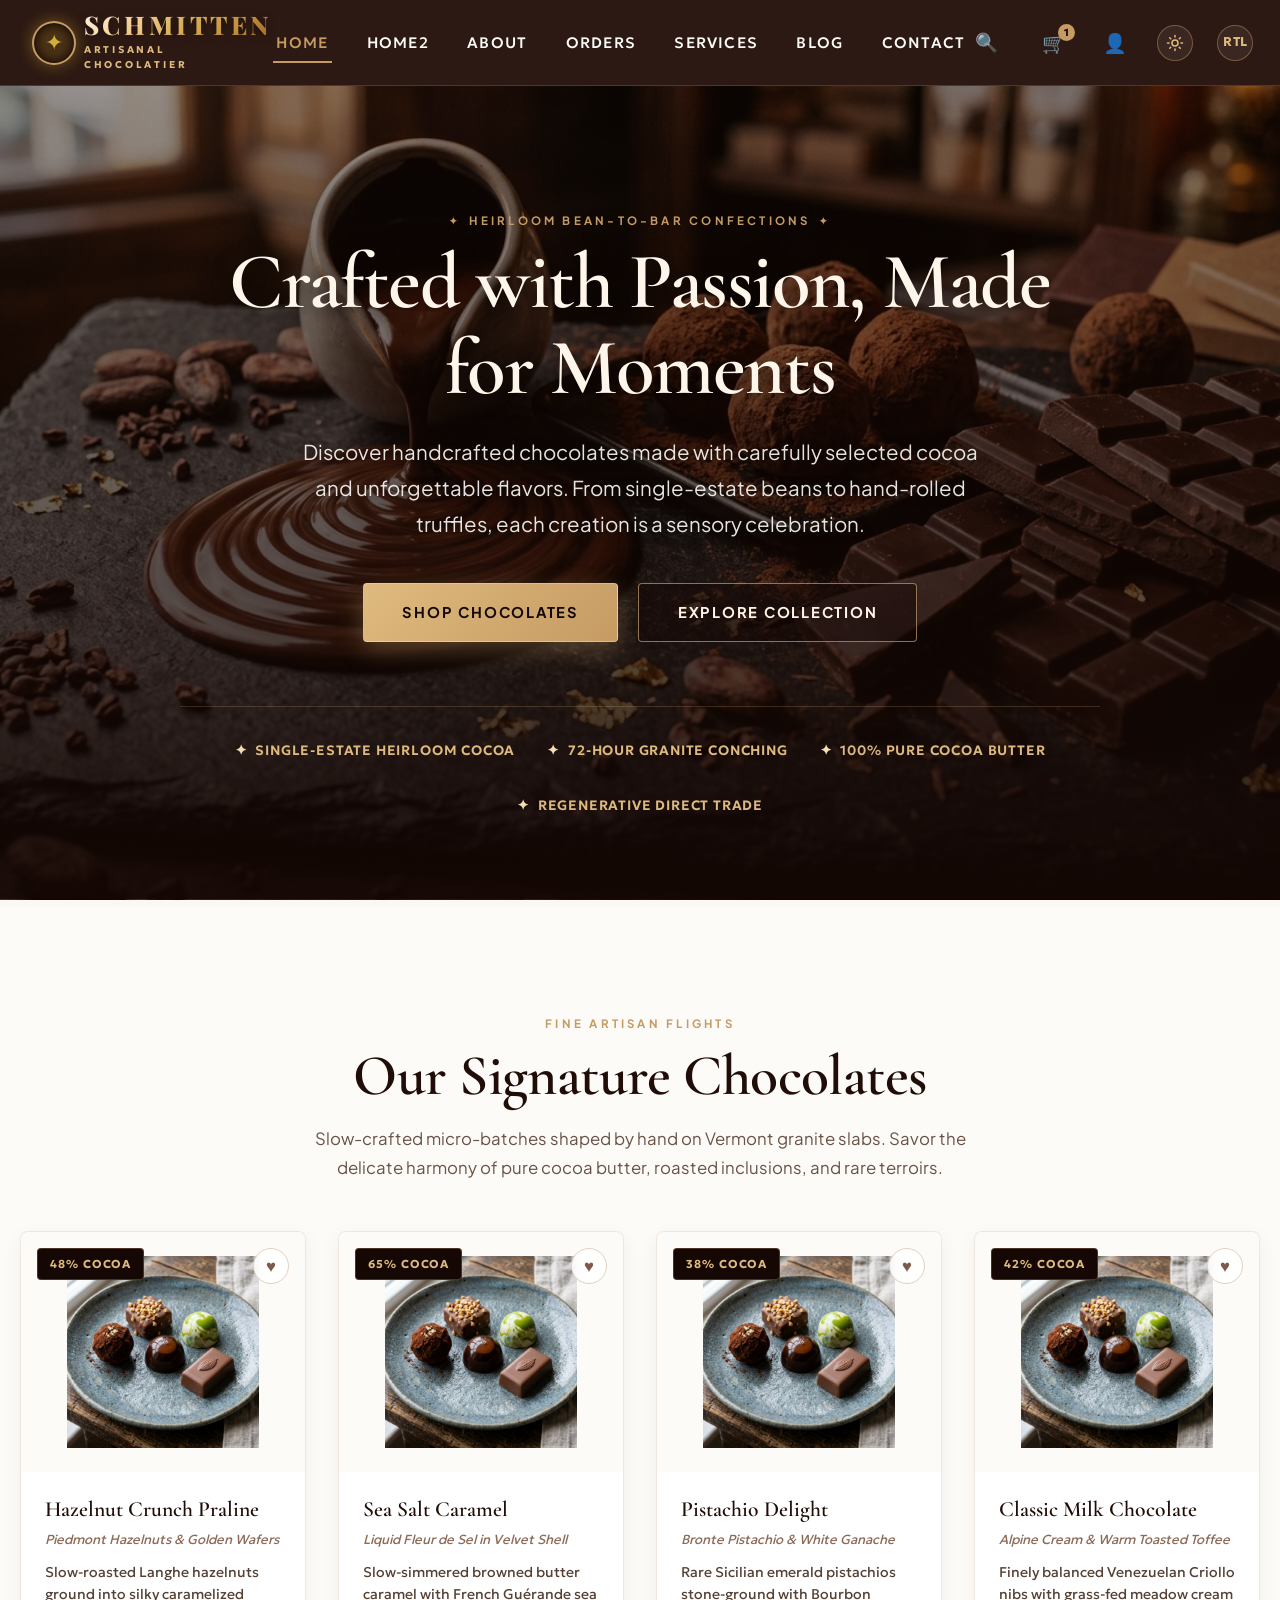
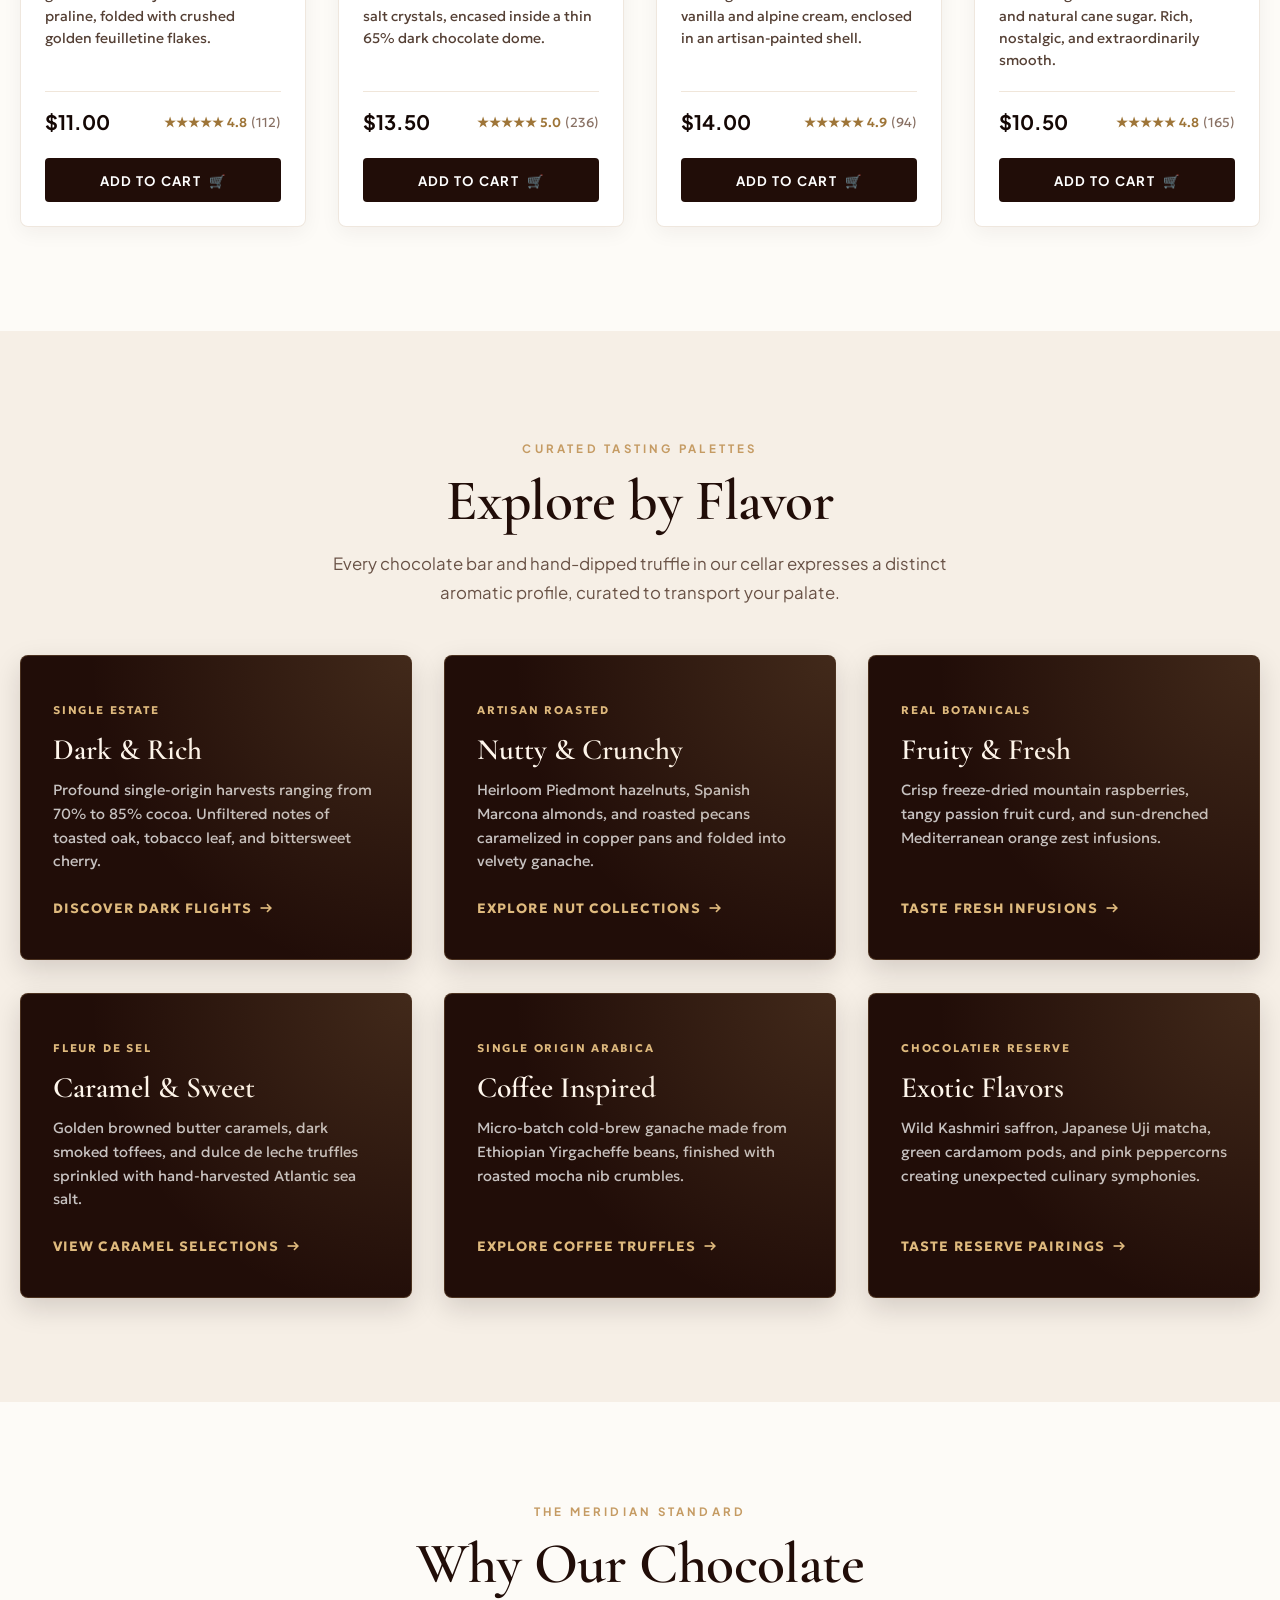
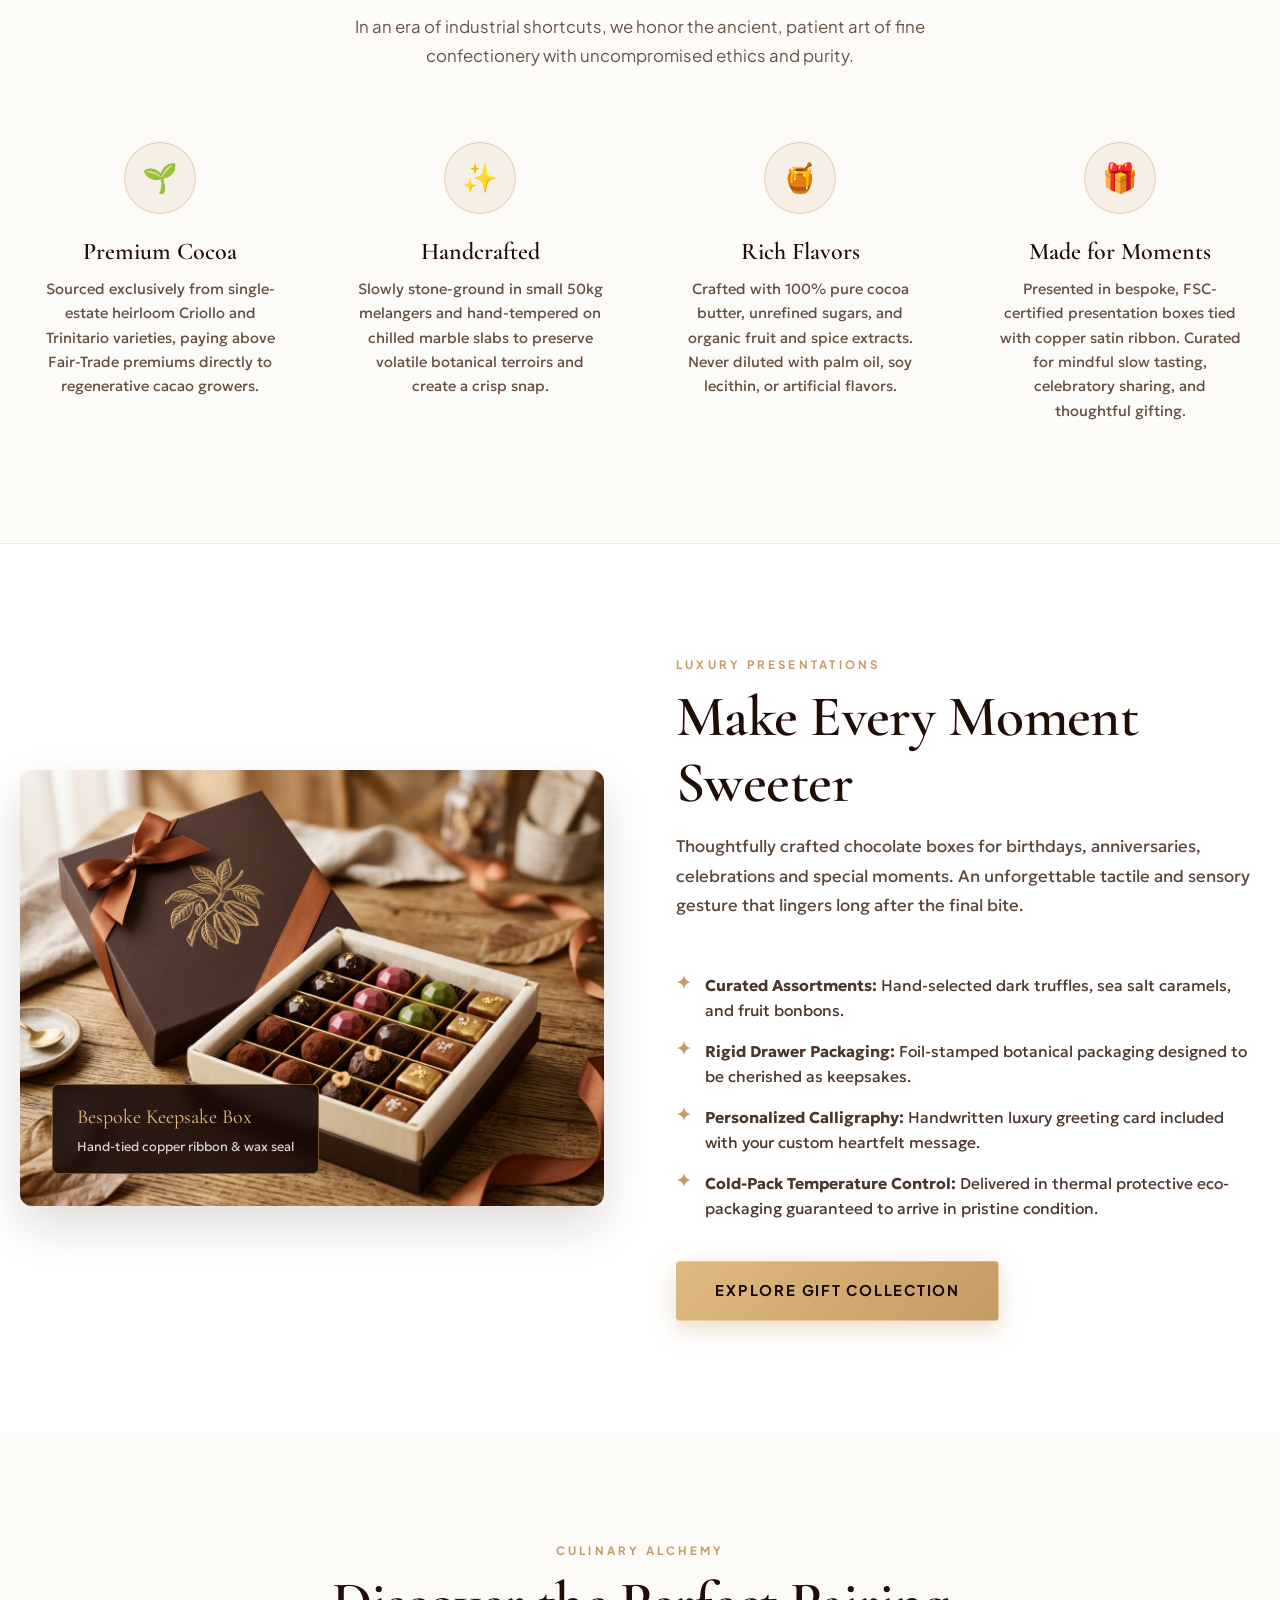
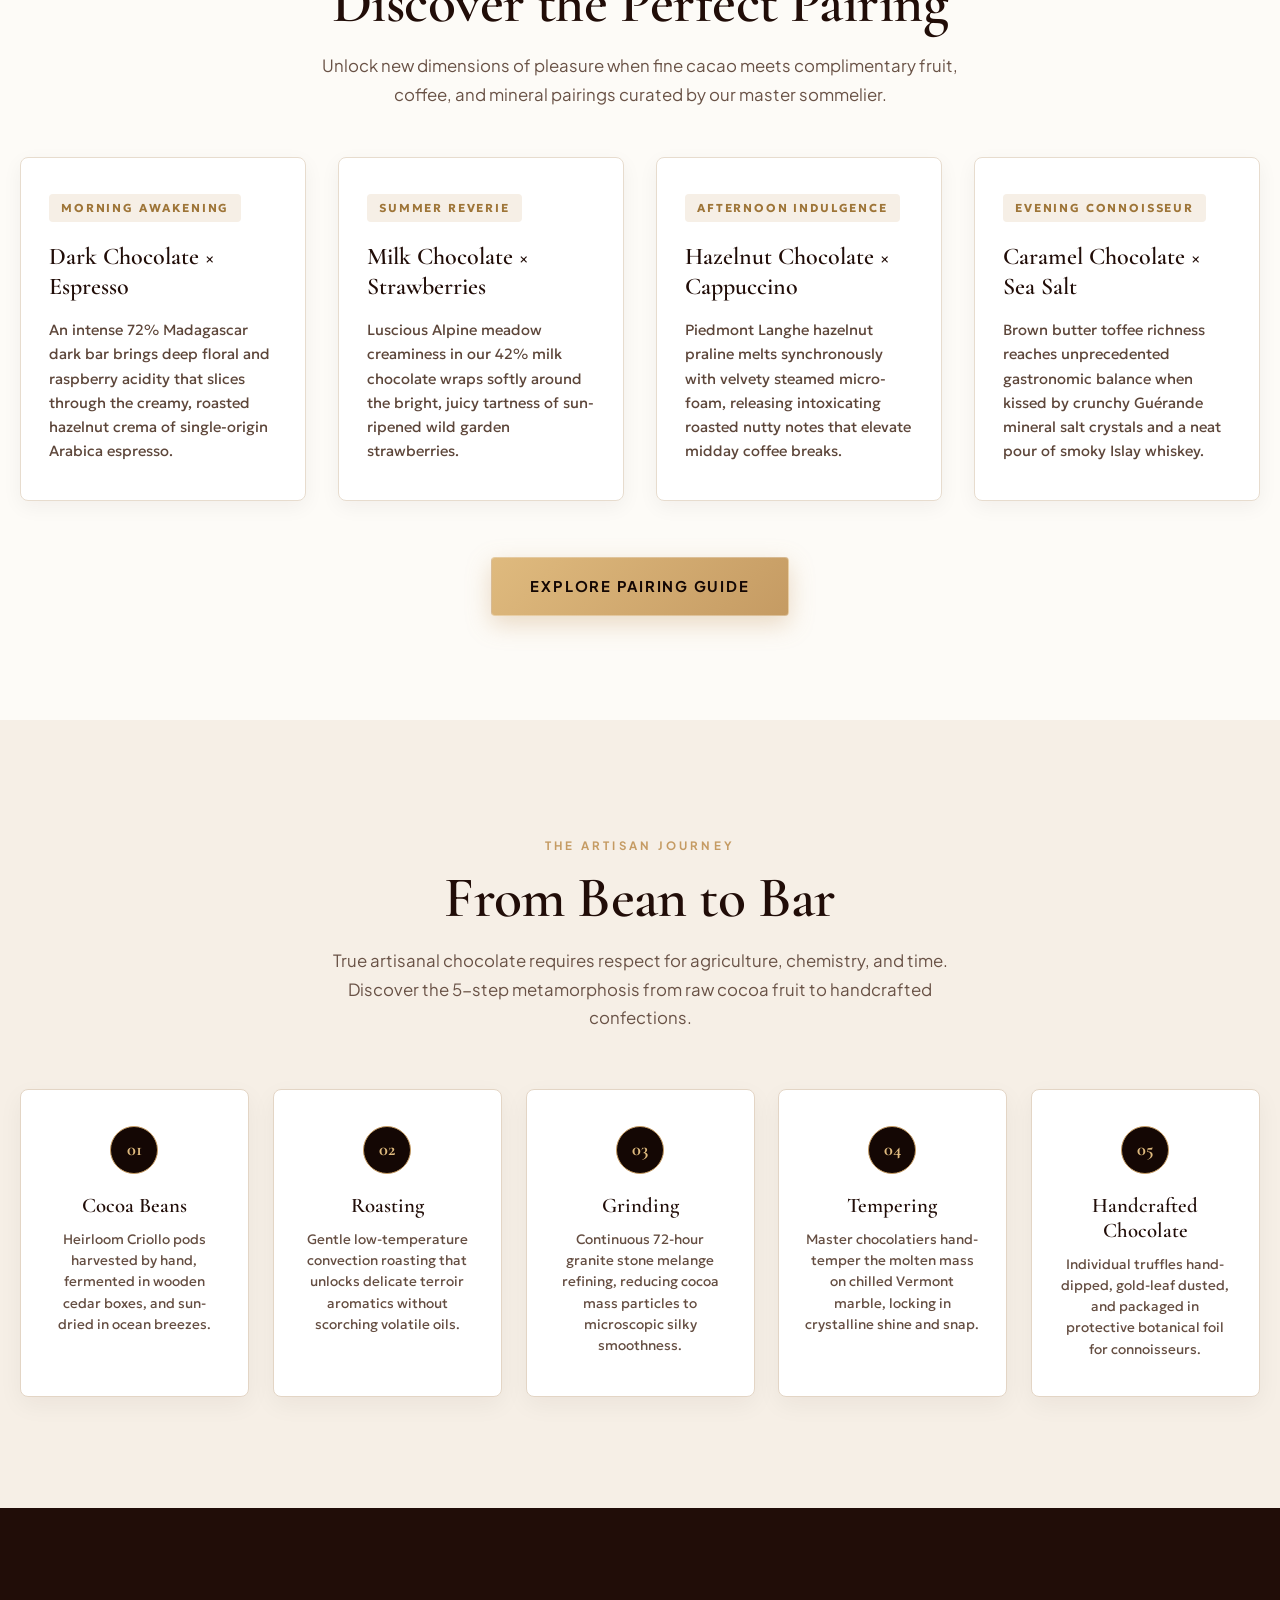
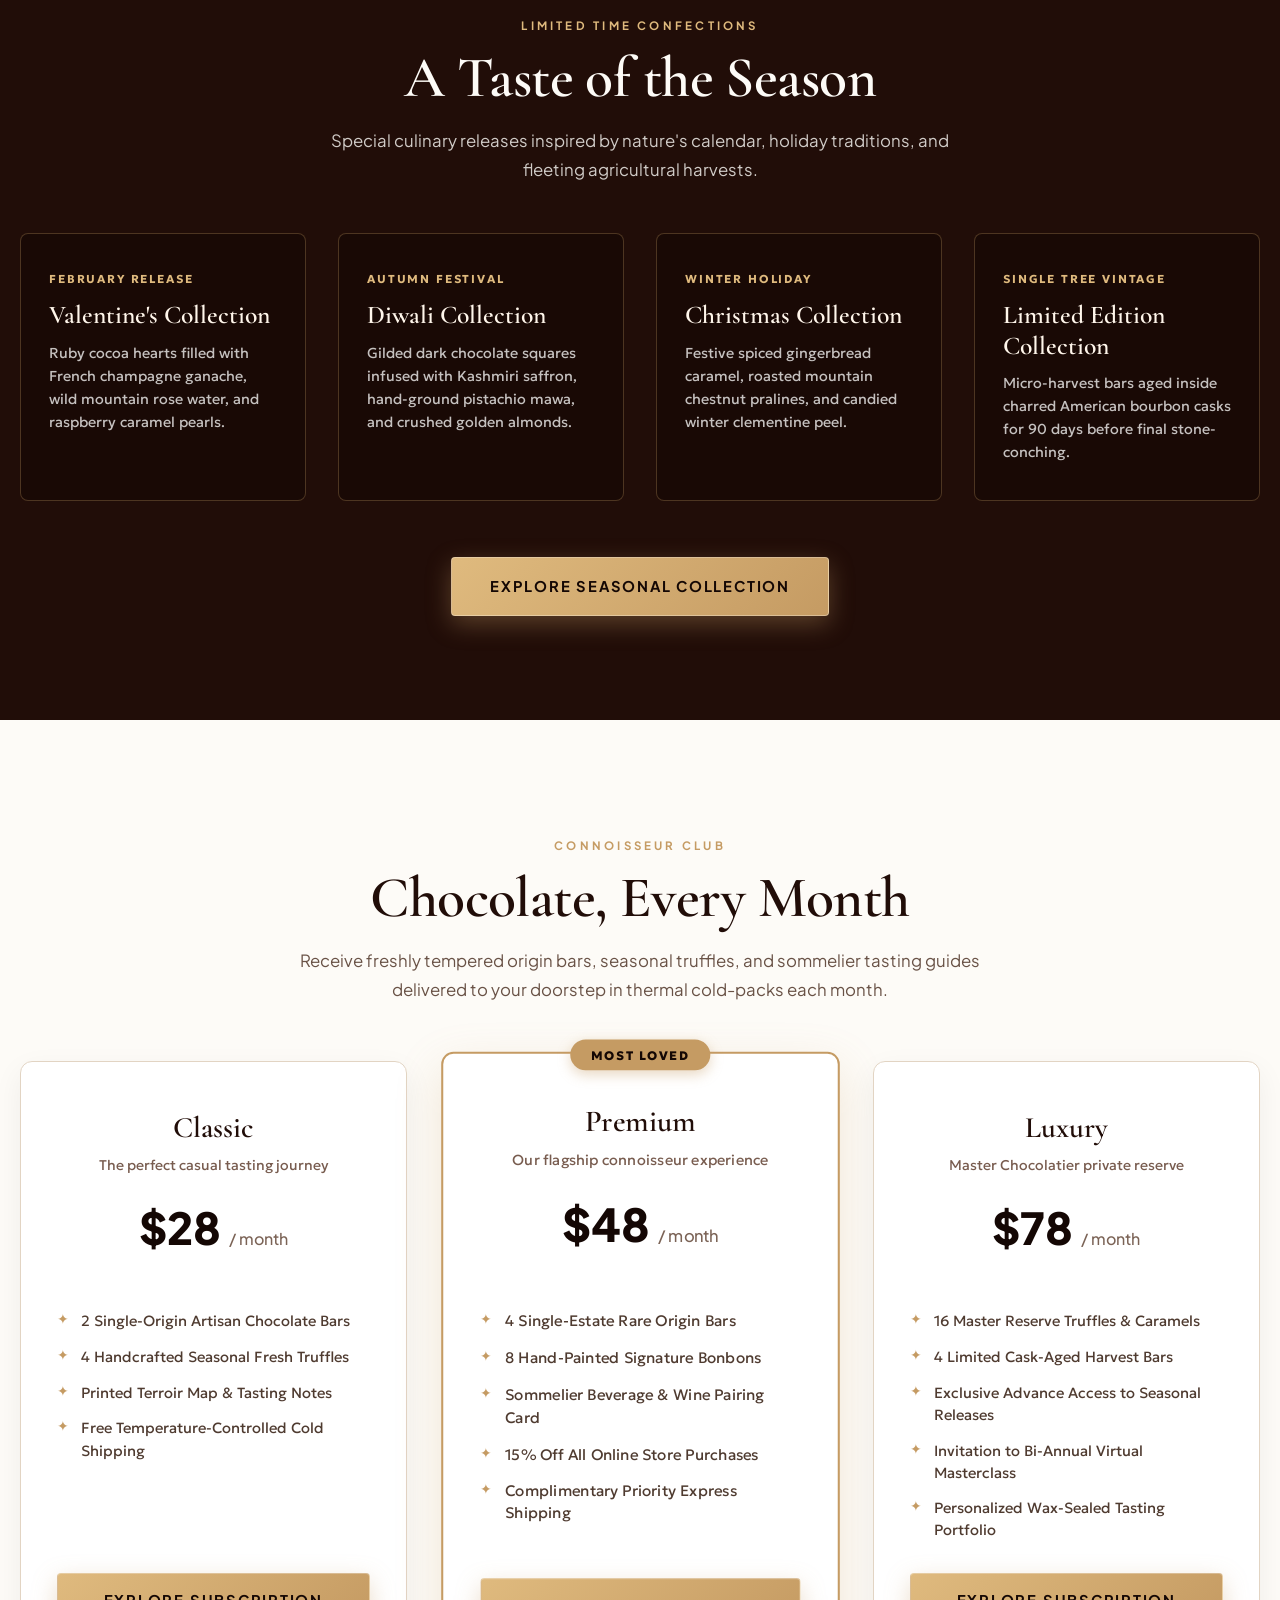
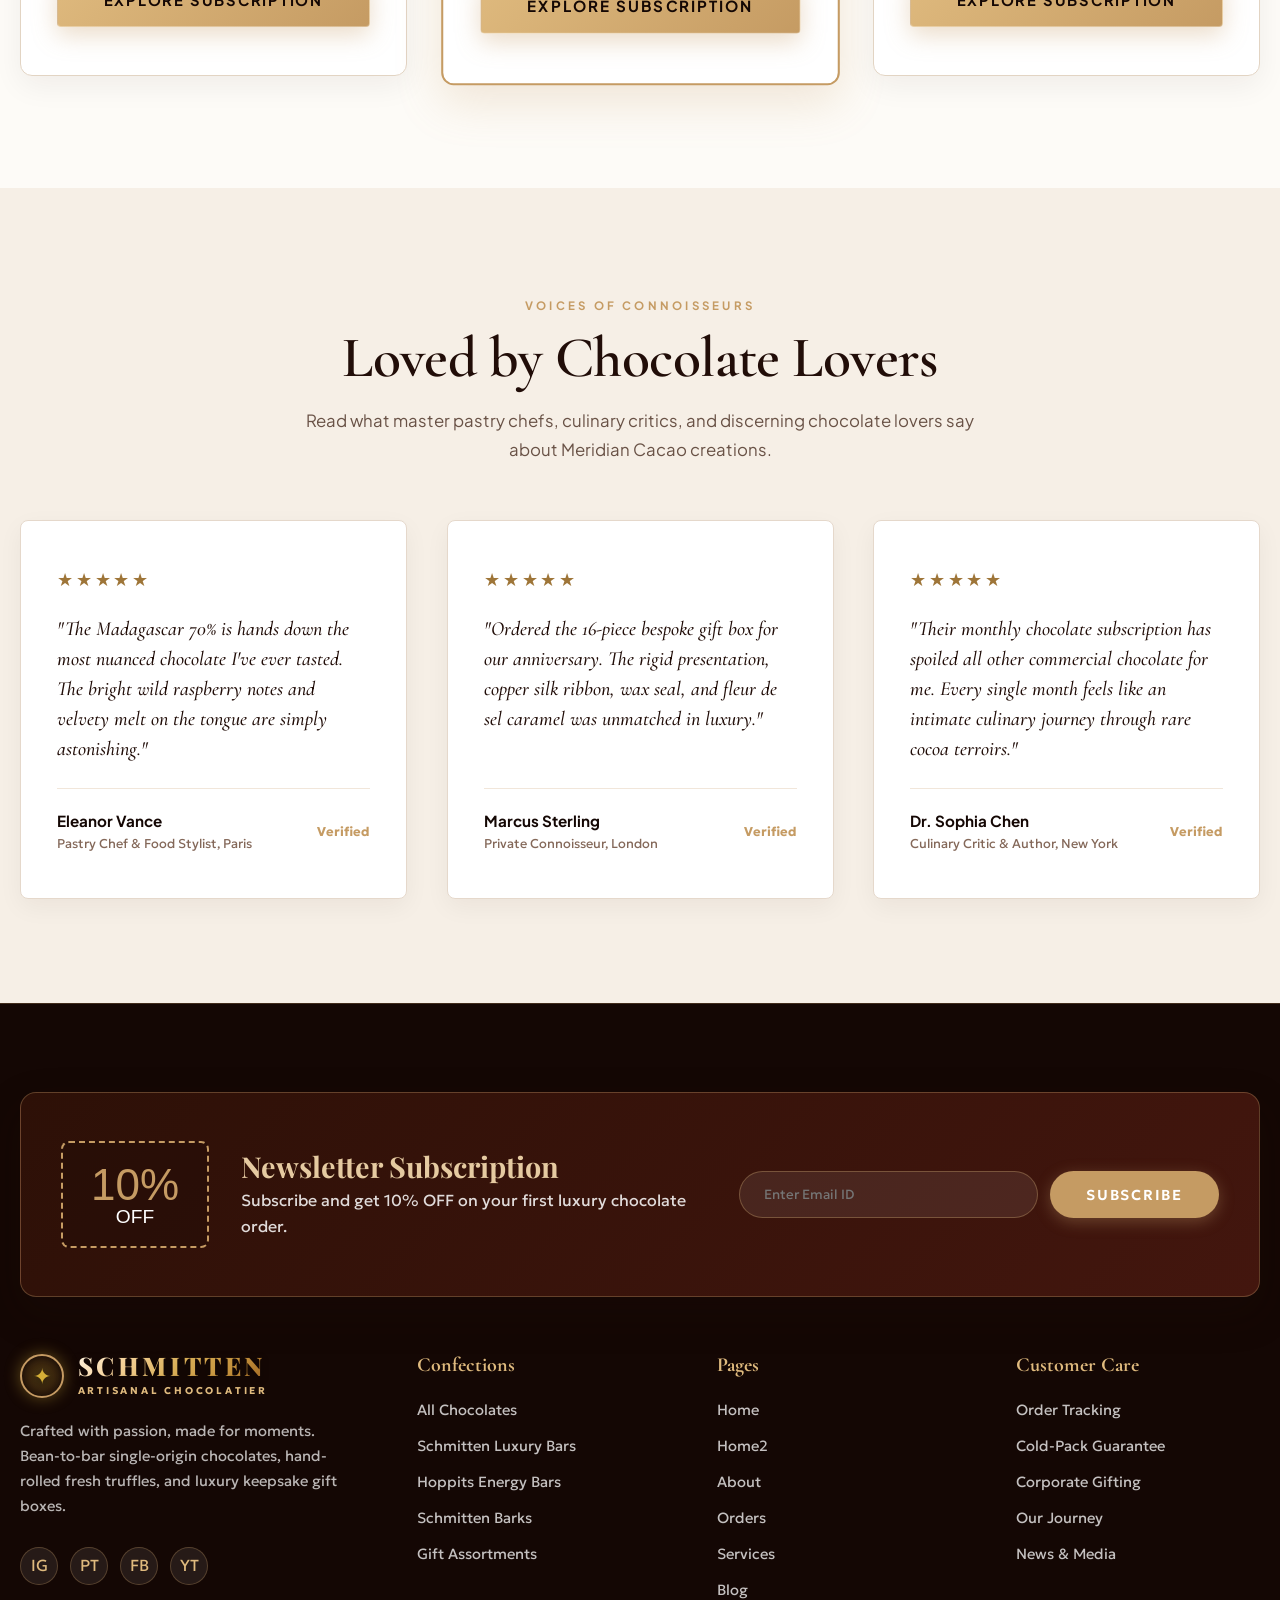
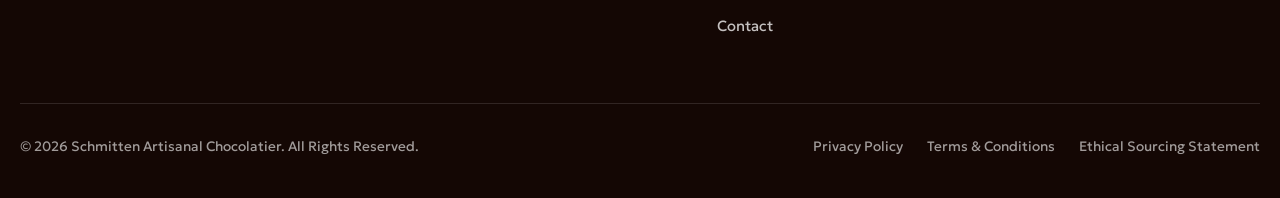
==== commit e223c419: "responsivness e" ====
--- a/index.html
+++ b/index.html
@@ -83,12 +83,6 @@
           </div>
           <div class="search-live-dropdown" id="searchLiveDropdown" style="display:none;"></div>
         </div>
-
-        <!-- Wishlist Icon -->
-        <a href="#signature" class="nav-utility-btn" id="wishlistBtn" title="Your Wishlist" aria-label="Wishlist">
-          <span style="color:var(--meridian-gold-light); font-size:1.25rem;">♥</span>
-          <span class="nav-badge" id="wishlistCountBadge">0</span>
-        </a>
 
         <!-- Cart Icon -->
         <button class="nav-utility-btn" id="cartTriggerBtn" title="Shopping Cart" aria-label="Cart">
--- a/assets/css/mobile-fixes.css
+++ b/assets/css/mobile-fixes.css
@@ -1092,4 +1092,273 @@
   }
 }
 
-
+/* ==========================================================================
+   18. MOBILE COMPACTNESS — REDUCE EXCESSIVE SCROLLING
+   Tightens section padding, grid gaps, hero heights, card spacing
+   and footer padding to minimize scroll length on mobile while
+   keeping content readable and well-aligned.
+   ========================================================================== */
+@media (max-width: 768px) {
+
+  /* --- A. Section Vertical Padding (override inline styles) --- */
+  section,
+  .artisan-hero,
+  .signature-section,
+  .flavor-section,
+  .why-chocolate-section,
+  .gift-split-section,
+  .reviews-section,
+  .sub-section,
+  .about-hero-banner,
+  .services-section,
+  .collections-page-section,
+  .corp-showcase-section,
+  .salon-hero,
+  .page-head {
+    padding-top: 2.5rem !important;
+    padding-bottom: 2.5rem !important;
+  }
+
+  /* Even tighter on smaller hero/banner sections */
+  .artisan-hero,
+  .about-hero-banner,
+  .salon-hero {
+    padding-top: 2rem !important;
+    padding-bottom: 2rem !important;
+    min-height: auto !important;
+  }
+
+  /* --- B. Section Headings — Reduce Bottom Margin --- */
+  .section-eyebrow {
+    margin-bottom: 0.4rem !important;
+    font-size: 0.72rem !important;
+  }
+
+  .section-hero-title,
+  .section-main-title {
+    margin-bottom: 0.5rem !important;
+  }
+
+  .section-subtitle {
+    margin-bottom: 1.25rem !important;
+    font-size: 0.9rem !important;
+  }
+
+  .hero-description {
+    margin-bottom: 1.25rem !important;
+    font-size: 0.9rem !important;
+  }
+
+  /* --- C. Grid Gaps — Tighter on Mobile --- */
+  .signature-grid,
+  .flavor-grid,
+  .reviews-grid,
+  .blog-list,
+  .services-grid-8,
+  .vault-batch-grid,
+  .society-grid,
+  .critic-reviews-grid,
+  .founder-cards-grid,
+  .schmitten-products-grid {
+    gap: 1.25rem !important;
+  }
+
+  .sub-cards-grid {
+    gap: 1.5rem !important;
+  }
+
+  /* --- D. Card Internal Padding — More Compact --- */
+  .sig-card,
+  .flavor-card,
+  .review-card,
+  .blog-card,
+  .vault-card,
+  .society-card,
+  .critic-review-card,
+  .order-product-card,
+  .service-card-luxury {
+    margin: 0 !important;
+    overflow: hidden !important;
+  }
+
+  .sig-card .sig-card-body,
+  .blog-card-content,
+  .service-card-body {
+    padding: 1rem 1rem !important;
+  }
+
+  /* --- E. Card Image Heights — Shorter to Save Scroll --- */
+  .sig-card-img,
+  .sig-card-img img {
+    max-height: 200px !important;
+    object-fit: cover !important;
+  }
+
+  .blog-card-img {
+    height: 160px !important;
+    min-height: 160px !important;
+  }
+
+  .service-card-photo {
+    height: 180px !important;
+  }
+
+  .founder-card img {
+    height: 220px !important;
+  }
+
+  /* --- F. Footer Compactness --- */
+  .global-luxury-footer {
+    padding-top: 3rem !important;
+    padding-bottom: 1.5rem !important;
+  }
+
+  .footer-nav-grid {
+    gap: 1.5rem !important;
+  }
+
+  .footer-col h4 {
+    margin-bottom: 0.6rem !important;
+  }
+
+  .footer-col ul {
+    gap: 0.35rem !important;
+  }
+
+  /* --- G. Offer / Newsletter Card --- */
+  .offer-card {
+    padding: 1.5rem 1rem !important;
+    margin-bottom: 1.5rem !important;
+    gap: 1rem !important;
+  }
+
+  /* --- H. Hero CTA Section --- */
+  .hero-inner-container {
+    padding: 1.5rem 1rem !important;
+  }
+
+  .hero-trust-bar {
+    margin-top: 1rem !important;
+    gap: 0.5rem !important;
+  }
+
+  /* --- I. Hide Search Bar on Mobile Header (too wide) --- */
+  .header-inline-search-wrap .header-inline-search-field,
+  .header-inline-search-wrap .search-live-dropdown {
+    /* Keep the 🔍 button but hide the expanded field on very small screens */
+  }
+
+  /* Search trigger remains visible, but make it compact */
+  .header-inline-search-wrap {
+    position: relative !important;
+  }
+
+  .header-inline-search-wrap.active .header-inline-search-field {
+    position: fixed !important;
+    top: 60px !important;
+    left: 1rem !important;
+    right: 1rem !important;
+    width: auto !important;
+    z-index: 3000 !important;
+    border-radius: 8px !important;
+    box-shadow: 0 8px 24px rgba(0,0,0,0.3) !important;
+  }
+
+  .header-inline-search-wrap .search-live-dropdown {
+    position: fixed !important;
+    top: 108px !important;
+    left: 1rem !important;
+    right: 1rem !important;
+    width: auto !important;
+    z-index: 3000 !important;
+  }
+
+  /* --- J. Subscription Plan Cards --- Compact */
+  .sub-plan-card {
+    padding: 1.75rem 1.15rem 1.5rem !important;
+  }
+
+  .sub-plan-title {
+    font-size: 1.4rem !important;
+  }
+
+  .sub-plan-price {
+    font-size: 2rem !important;
+    margin: 0.5rem 0 !important;
+  }
+
+  /* --- K. About page sections --- */
+  .journey-split-layout {
+    gap: 1.75rem !important;
+  }
+
+  .values-grid {
+    gap: 1rem !important;
+  }
+
+  .stages-grid {
+    gap: 1rem !important;
+  }
+
+  /* --- L. Contact page compact --- */
+  .contact-main-grid {
+    gap: 1.5rem !important;
+  }
+
+  .contact-form-card,
+  .contact-info-card {
+    padding: 1.5rem 1rem !important;
+  }
+
+  /* --- M. Process / How We Work Section --- */
+  .process-grid-4 {
+    gap: 1rem !important;
+  }
+
+  .process-step-card {
+    padding: 1.25rem 1rem !important;
+  }
+
+  /* --- N. Milestones / Stats Grid --- */
+  .milestones-stat-grid {
+    gap: 1rem !important;
+  }
+
+  .stat-number {
+    font-size: 1.8rem !important;
+  }
+}
+
+/* Extra small: even more compact */
+@media (max-width: 480px) {
+  section,
+  .artisan-hero,
+  .signature-section,
+  .flavor-section,
+  .why-chocolate-section,
+  .gift-split-section,
+  .reviews-section,
+  .sub-section,
+  .services-section,
+  .collections-page-section,
+  .corp-showcase-section {
+    padding-top: 2rem !important;
+    padding-bottom: 2rem !important;
+  }
+
+  .artisan-hero,
+  .about-hero-banner,
+  .salon-hero {
+    padding-top: 1.5rem !important;
+    padding-bottom: 1.5rem !important;
+  }
+
+  .global-luxury-footer {
+    padding-top: 2.25rem !important;
+    padding-bottom: 1.25rem !important;
+  }
+
+  .hero-inner-container {
+    padding: 1rem 0.75rem !important;
+  }
+}
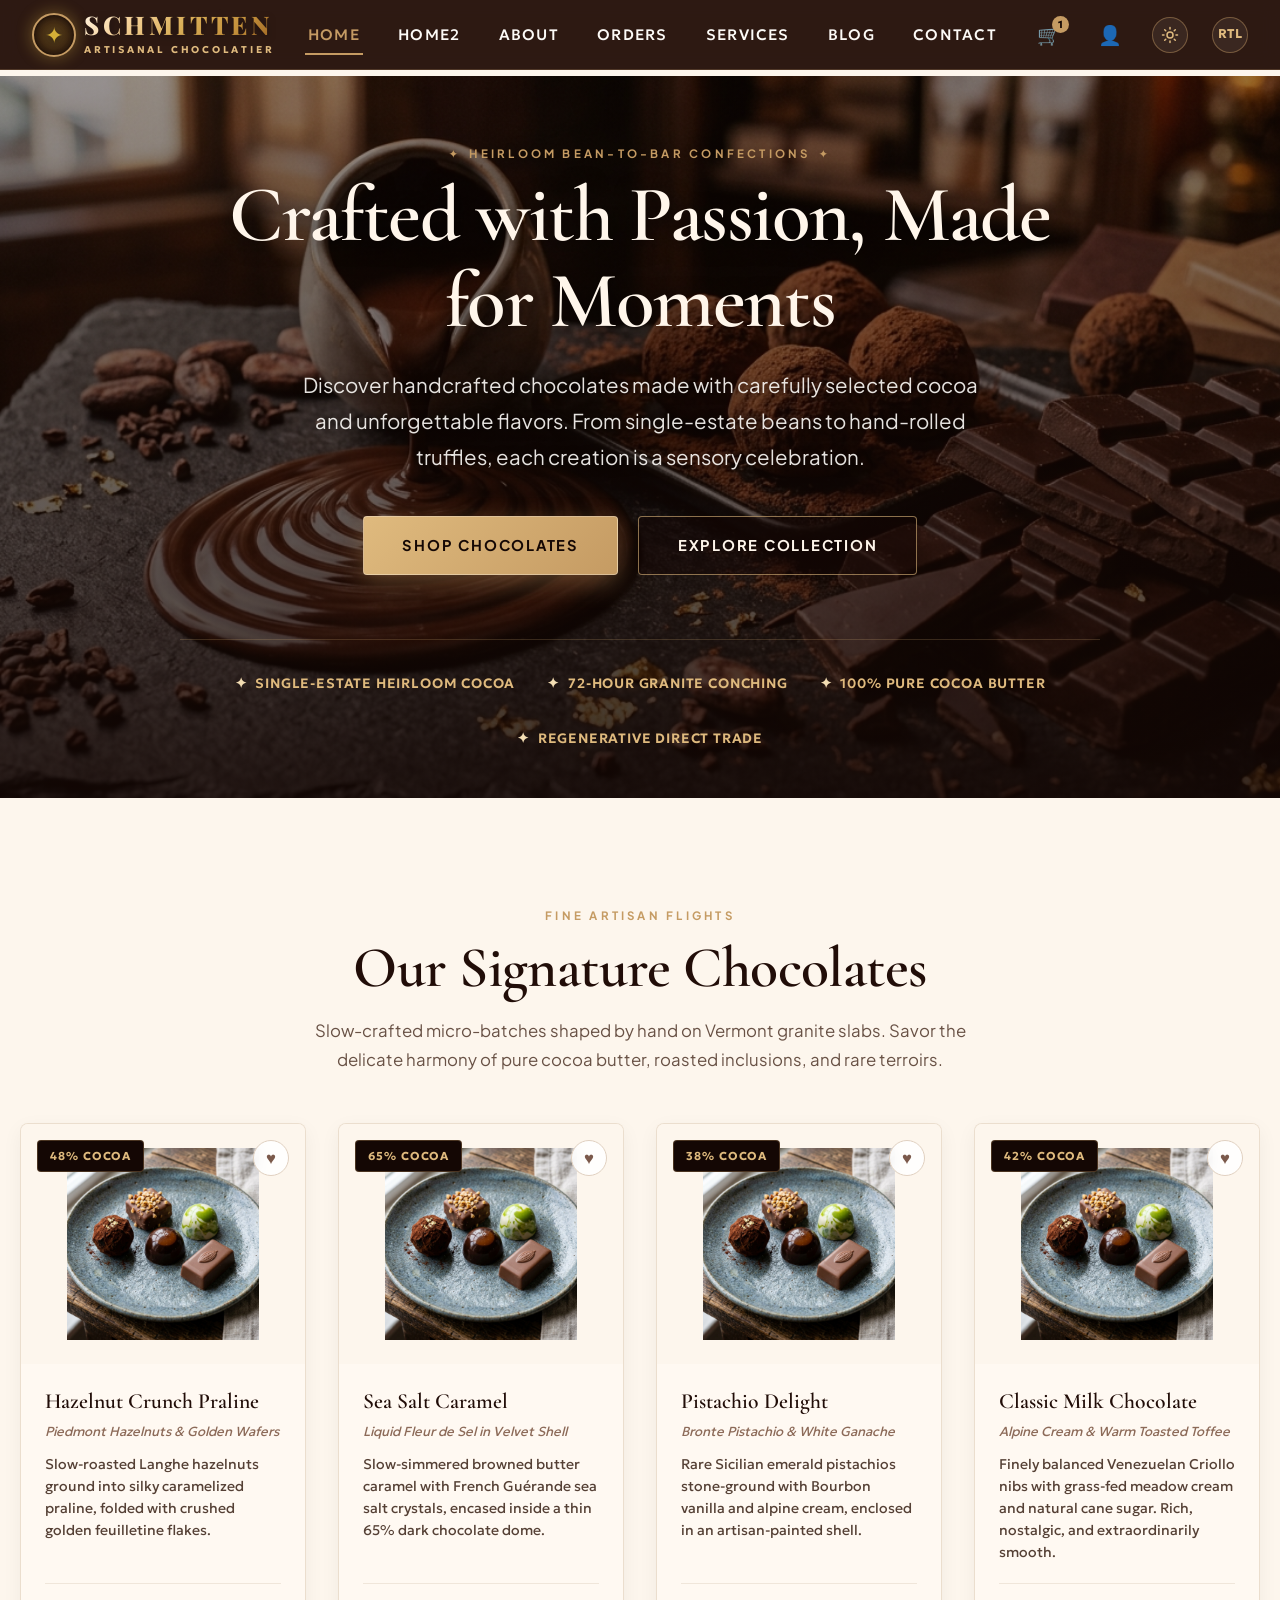
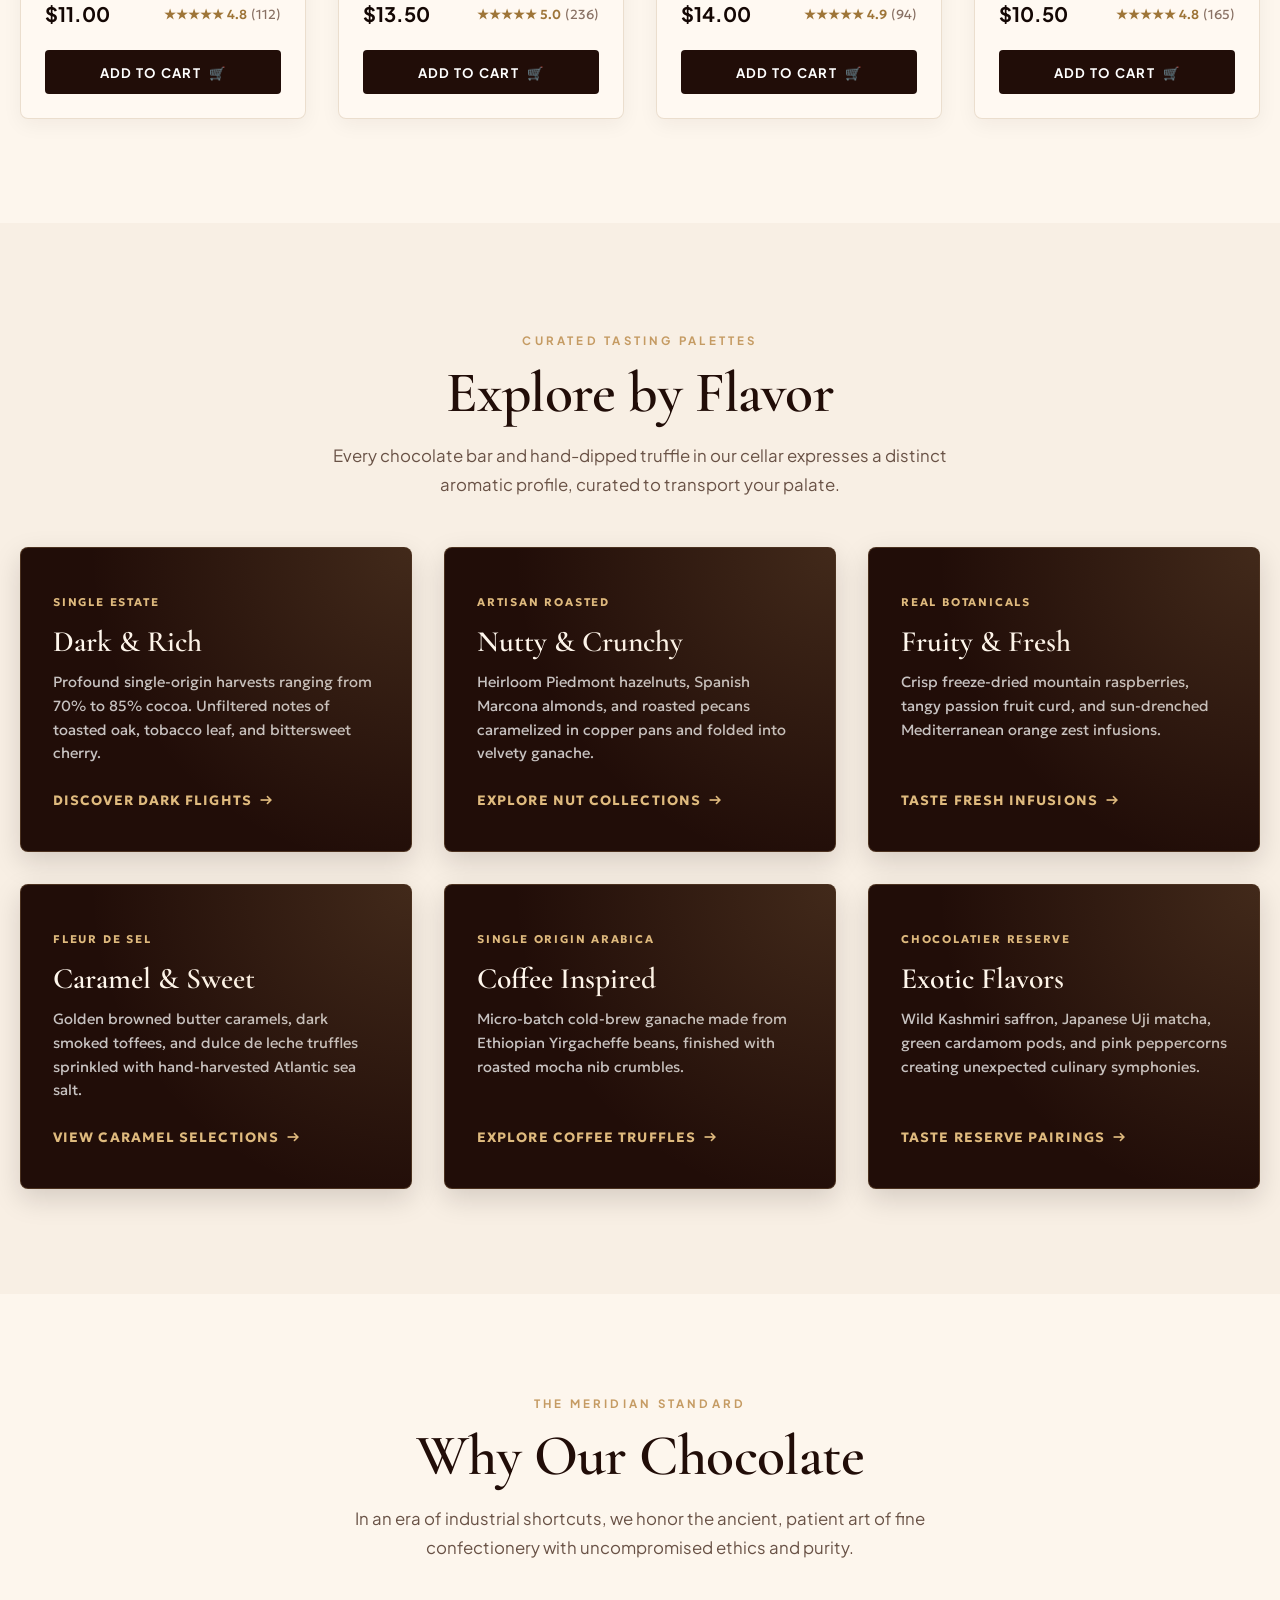
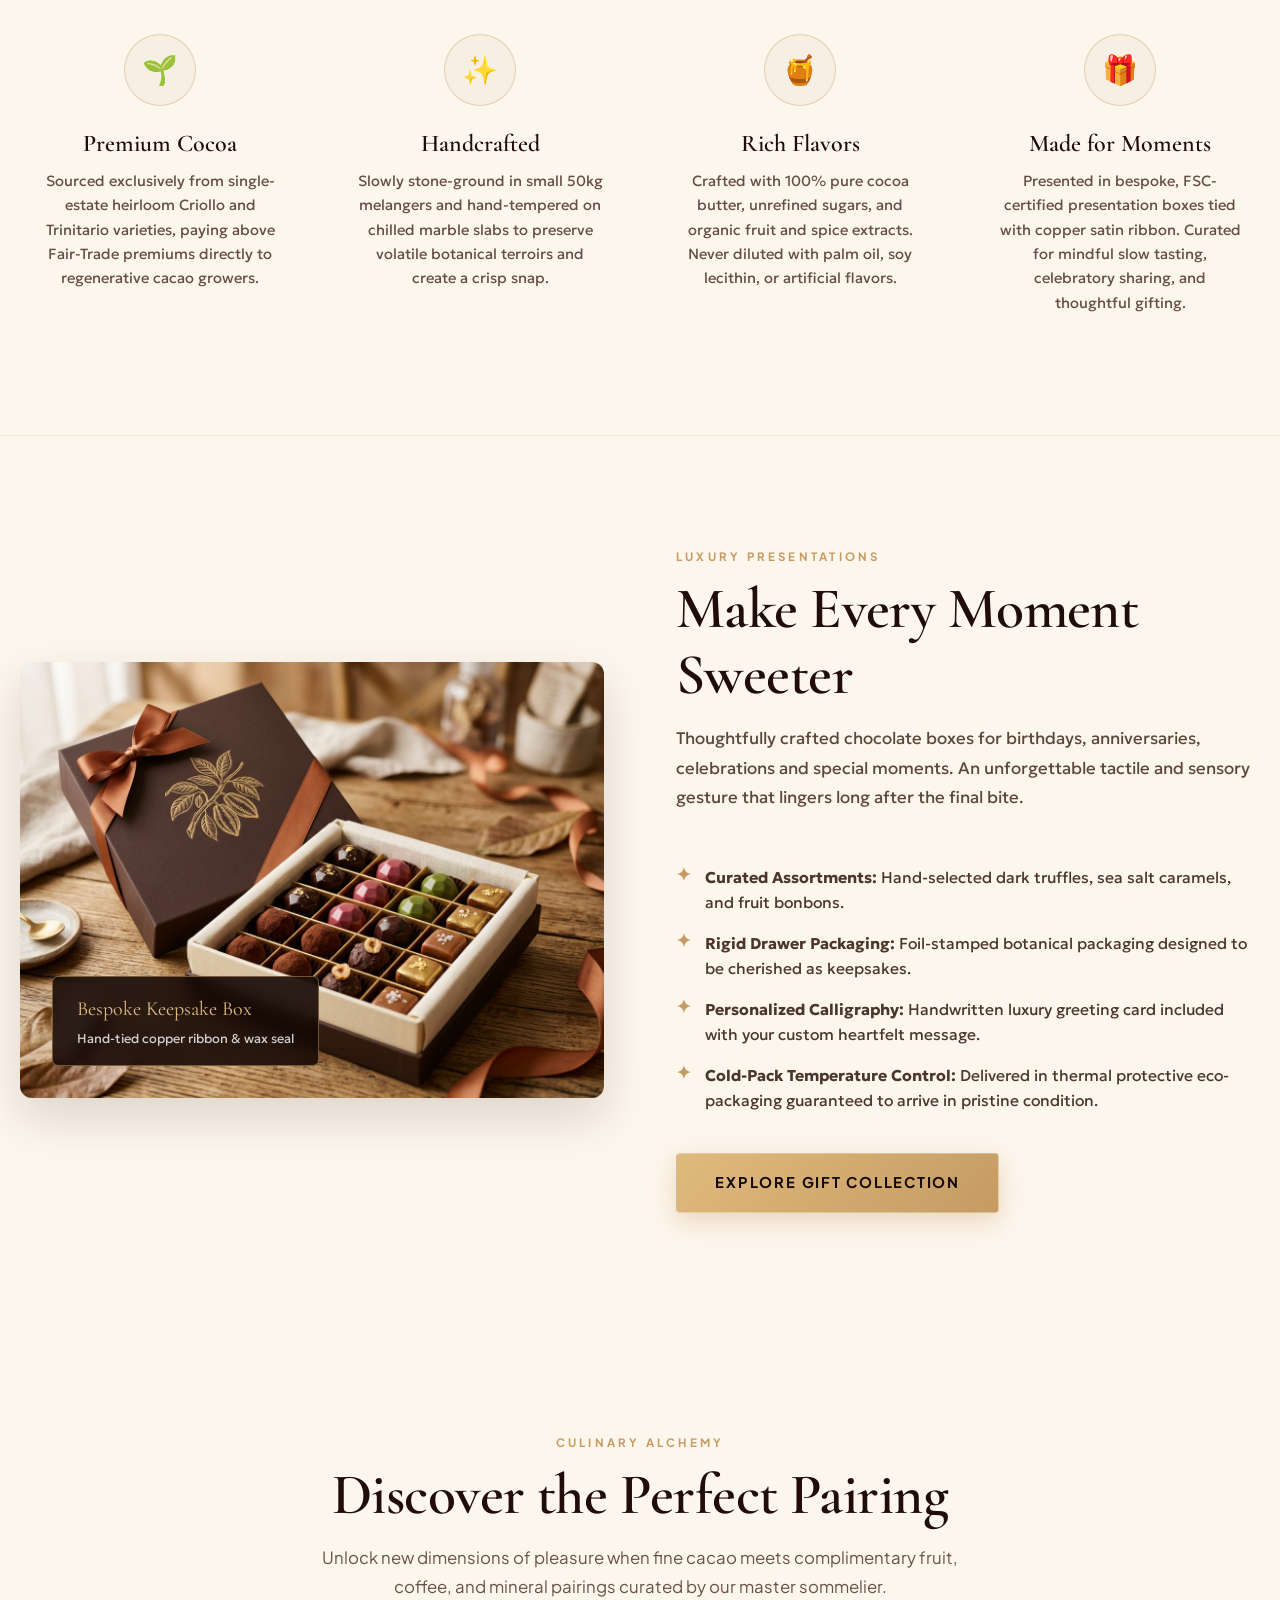
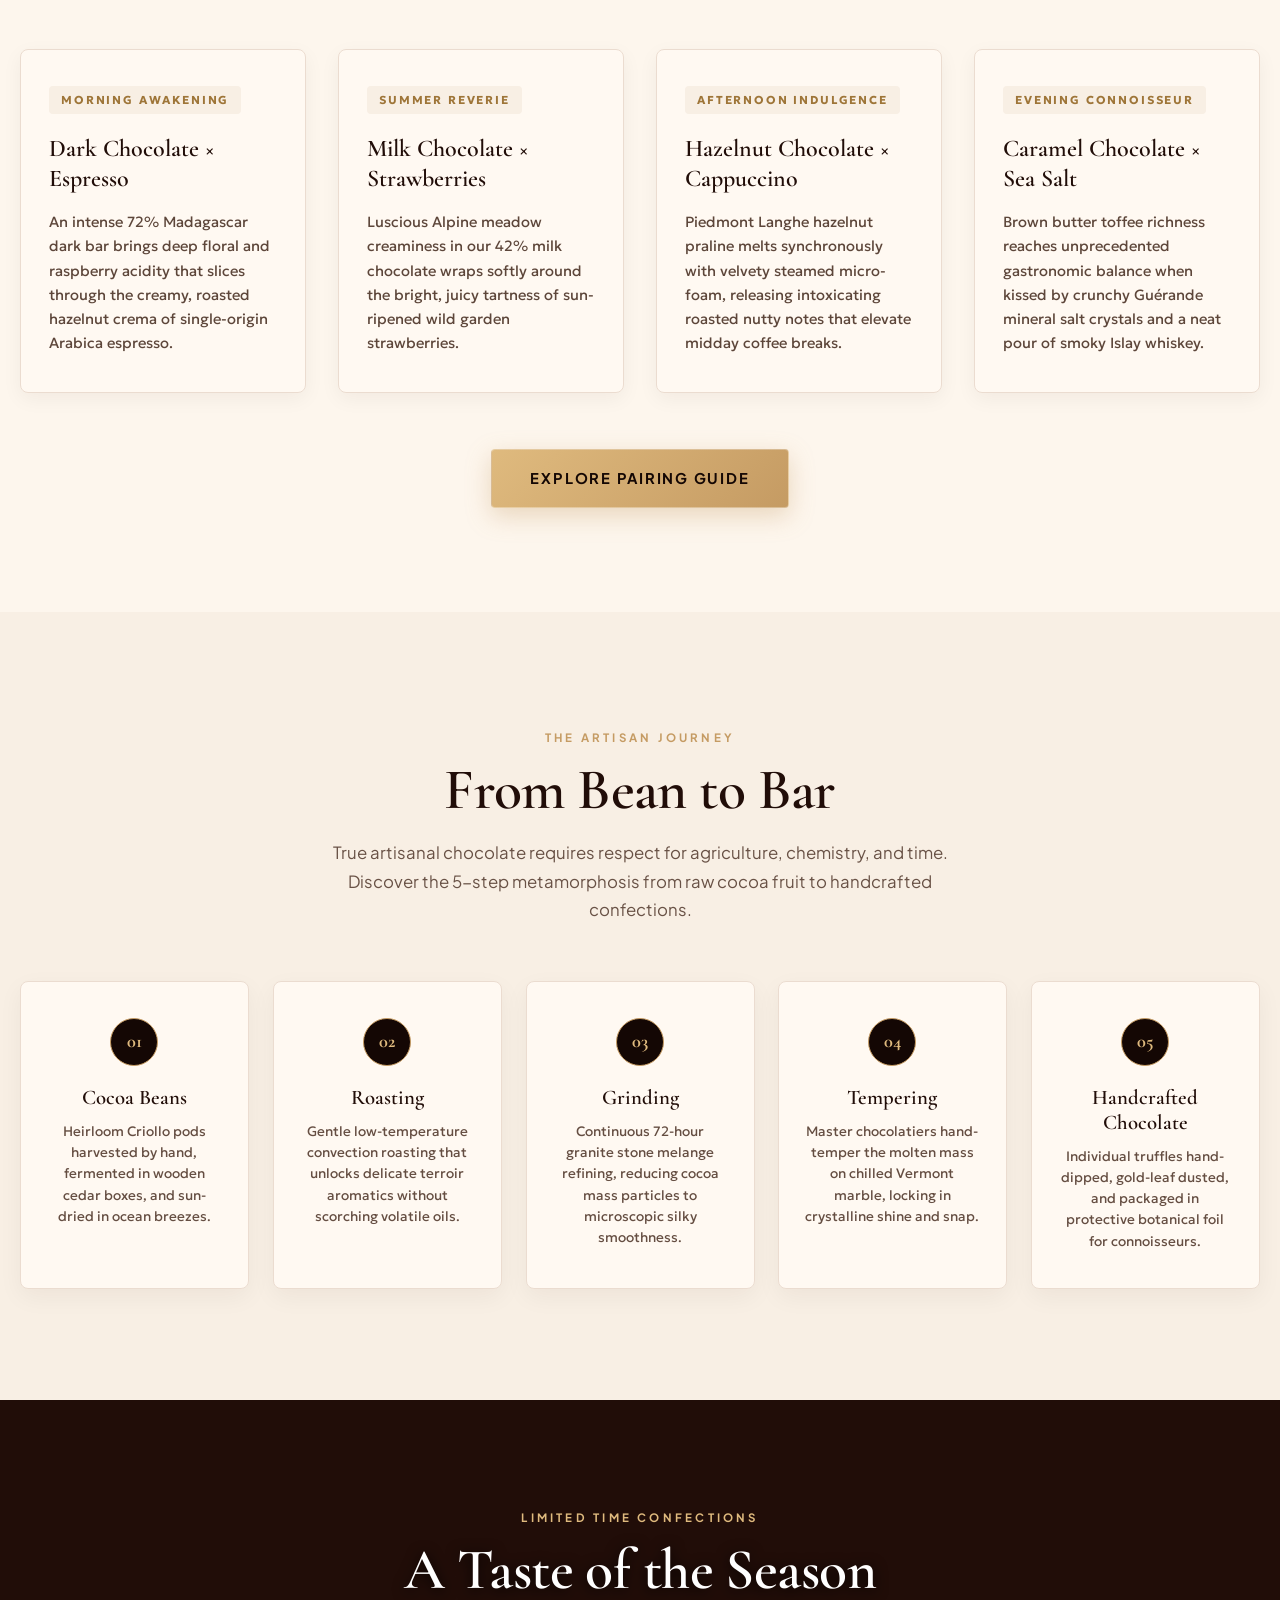
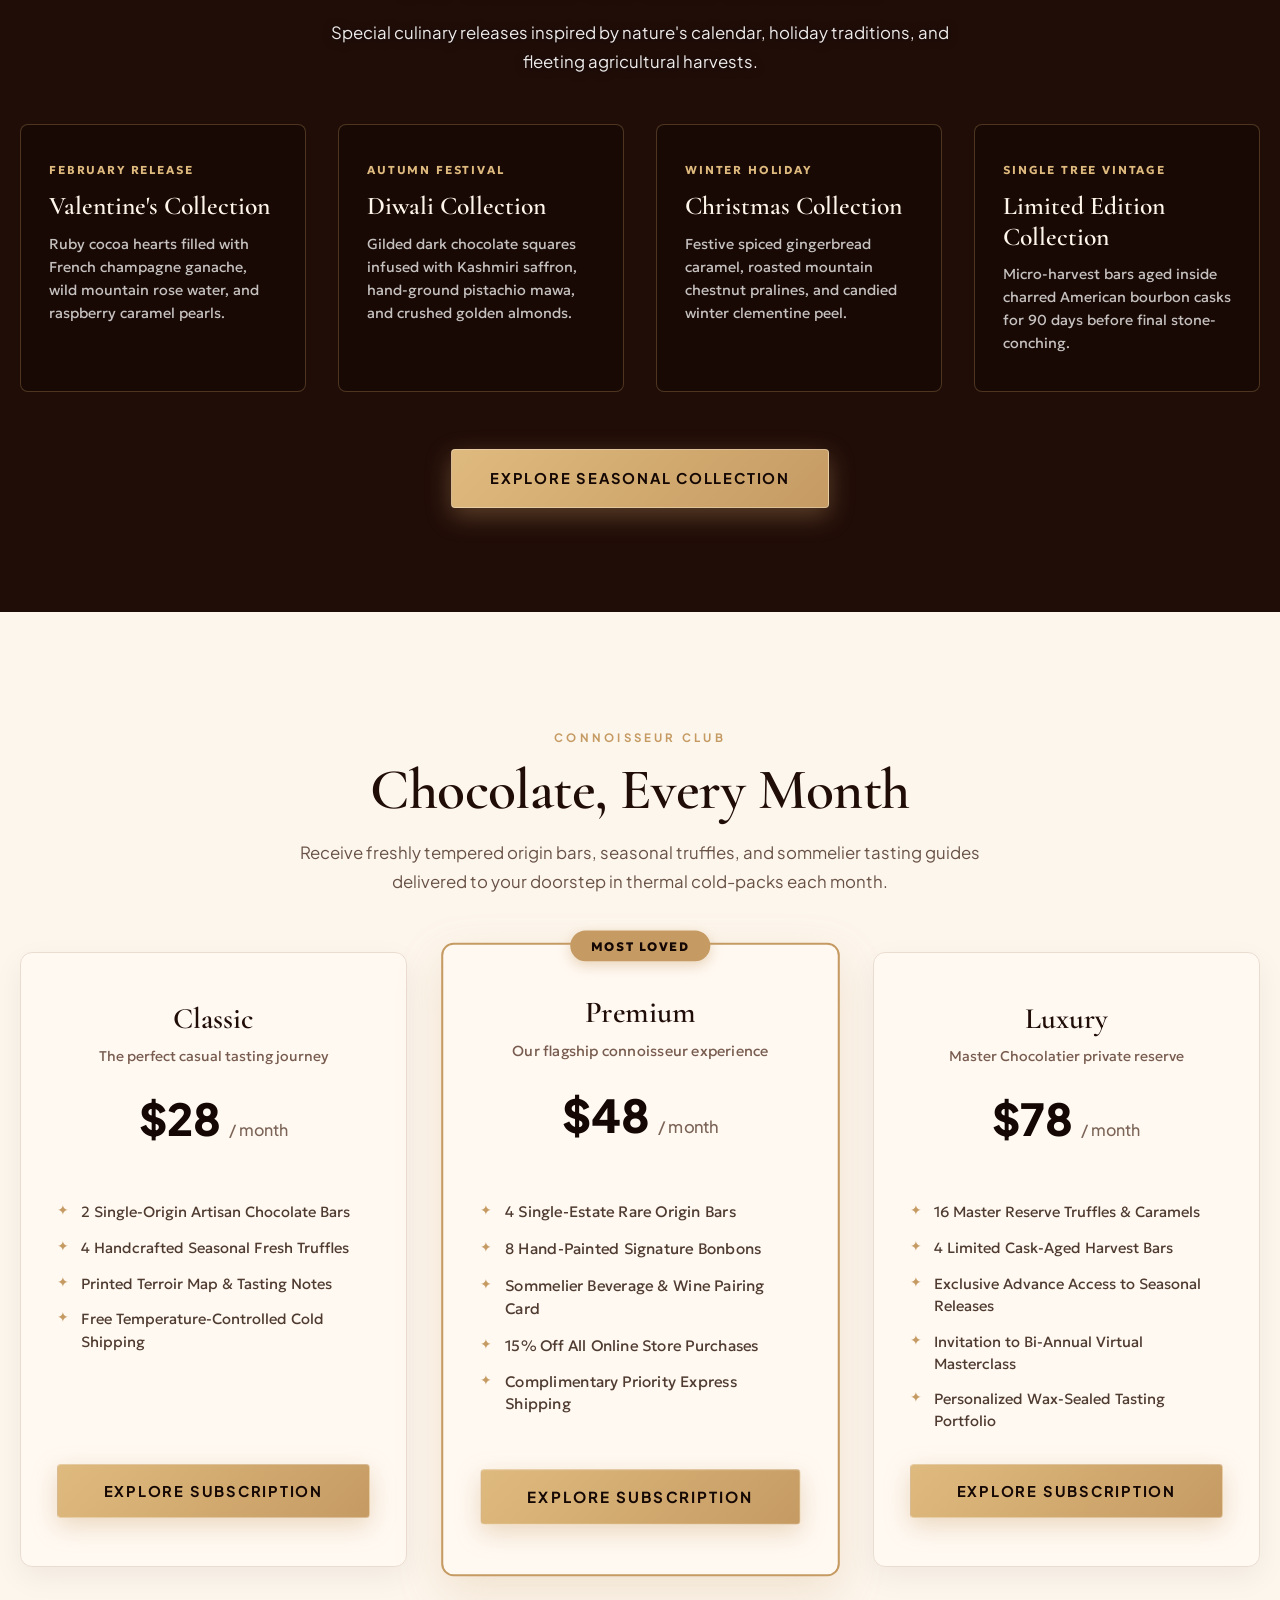
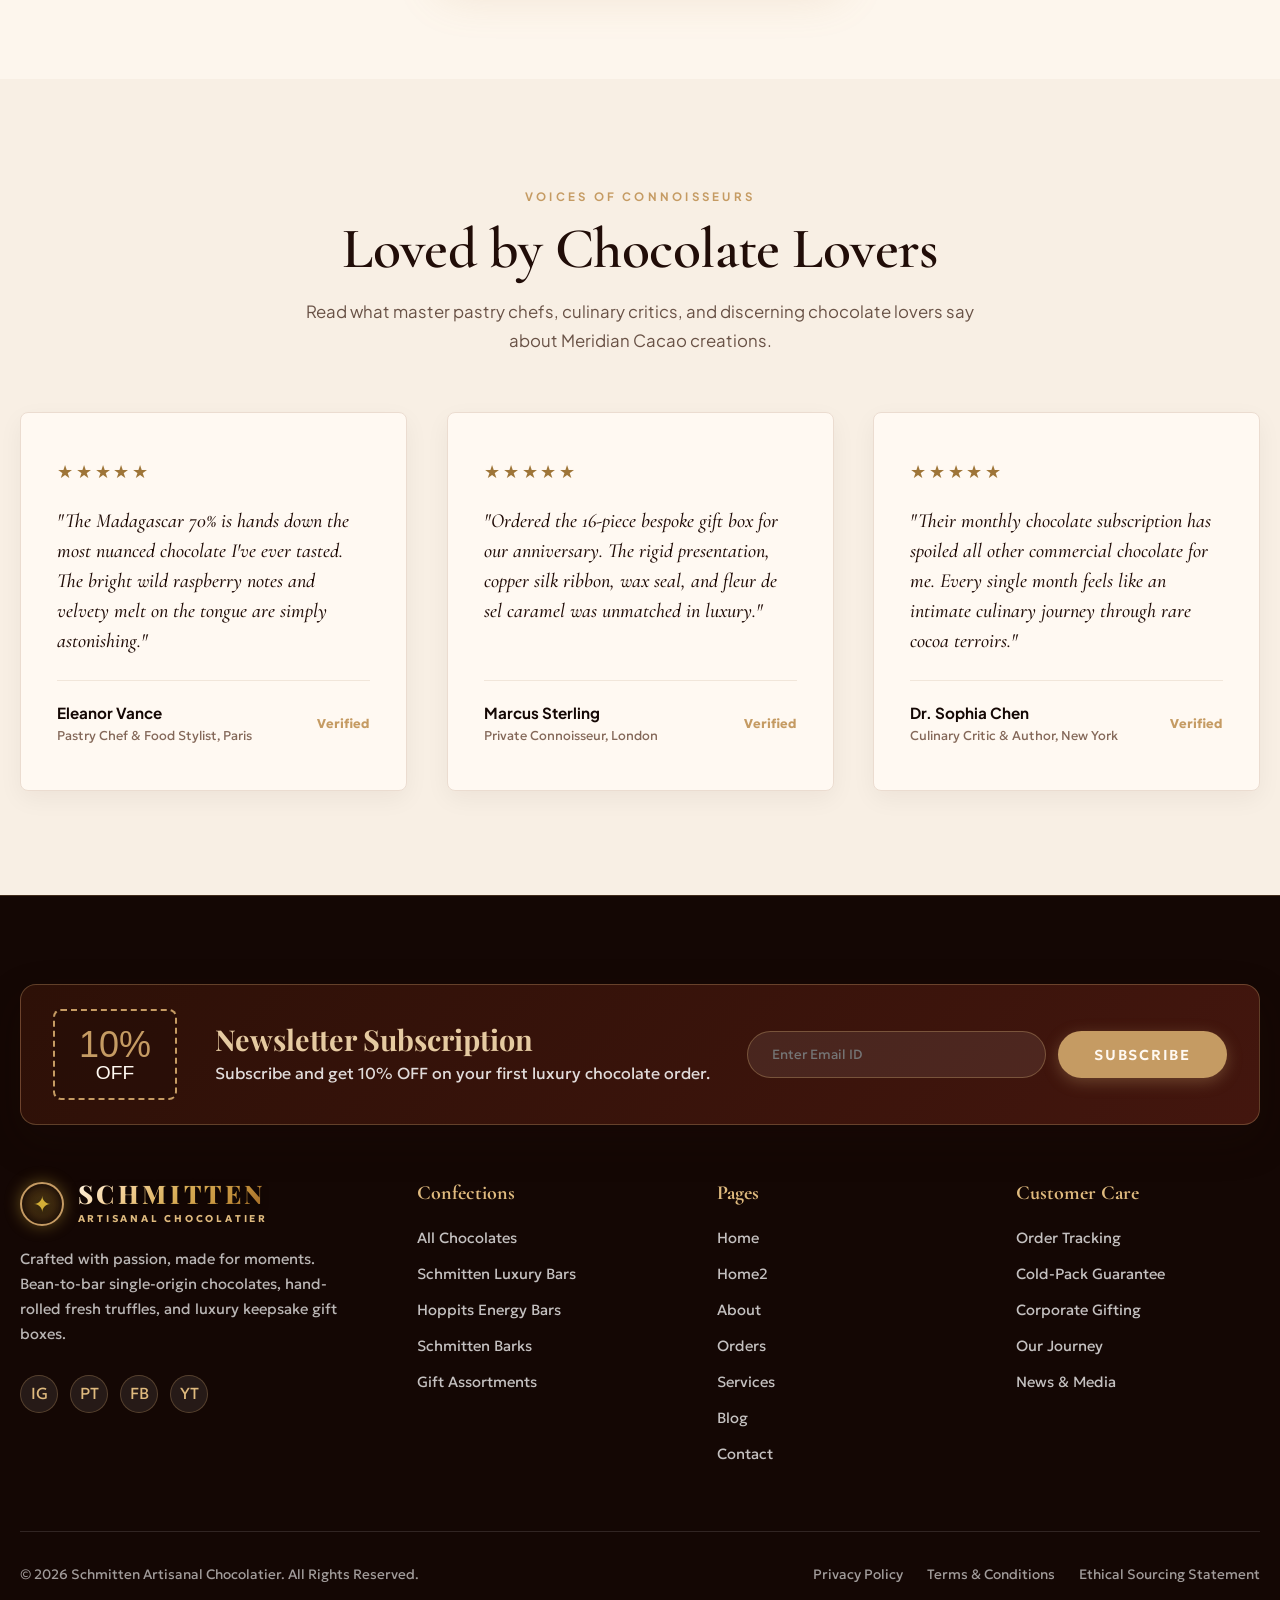
==== commit e4e1eafa: "User firendly" ====
--- a/index.html
+++ b/index.html
@@ -91,7 +91,7 @@
         </button>
 
         <!-- Account Icon -->
-        <button class="nav-utility-btn" onclick="alert('Meridian Connoisseur Portal: Please sign in or register to view order history and subscription deliveries.');" title="My Account" aria-label="Account">
+        <button class="nav-utility-btn" onclick="window.location.href='login.html';" title="My Account" aria-label="Account">
           <span style="font-size:1.2rem;">👤</span>
         </button>
 
@@ -844,3 +844,4 @@
 </body>
 </html>
 
+
--- a/assets/css/style.css
+++ b/assets/css/style.css
@@ -17,12 +17,12 @@
   --gold-vibrant:    #d4af37;
   --gold-copper:     #b87333;
   --gold-champagne:  #f7dfaf;
-  --cream:           #fbf8f4;
-  --cream-darker:    #f3e8d8;
+  --cream:           #fdf6ed;
+  --cream-darker:    #f5e7d5;
   --text-dark:       #2a140b;
   --text-muted:      #765d52;
   --text-light:      #fdfbf7;
-  --white:           #ffffff;
+  --white:           #fff9f2;
 
   --font-serif:      'Playfair Display', Georgia, serif;
   --font-sans:       'Geologica', -apple-system, BlinkMacSystemFont, 'Segoe UI', Roboto, sans-serif;
@@ -58,6 +58,10 @@
   background-color: var(--cream);
   color: var(--text-dark);
   line-height: 1.6;
+  padding-top: 76px;
+}
+
+main {
   overflow-x: hidden;
 }
 
@@ -204,8 +208,9 @@
    Exact Order: Home → Home2 → About → Orders → Services → Blog
    ========================================================================== */
 .header {
-  position: sticky;
+  position: fixed;
   top: 0;
+  left: 0;
   width: 100%;
   z-index: 1000;
   background: rgba(34, 13, 7, 0.95);
@@ -1018,7 +1023,7 @@
    ========================================================================== */
 .collections-page-section {
   padding-block: 2.5rem 6rem;
-  background: #fbf8f4;
+  background: var(--meridian-cream);
 }
 
 .collections-title-bar {
@@ -1076,8 +1081,8 @@
   position: absolute;
   right: 0;
   top: calc(100% + 6px);
-  background: #ffffff;
-  border: 1px solid #e2d3c2;
+  background: var(--white);
+  border: 1px solid #ebdcd0;
   border-radius: 4px;
   box-shadow: 0 8px 24px rgba(0,0,0,0.14);
   min-width: 190px;
@@ -1194,7 +1199,7 @@
   height: 17px;
   border: 1.5px solid #a89487;
   border-radius: 3px;
-  background-color: #ffffff;
+  background-color: var(--white);
   display: inline-grid;
   place-content: center;
   cursor: pointer;
@@ -1237,7 +1242,7 @@
 
 /* 4-Column Product Cards matching screenshot */
 .schmitten-card {
-  background: #ffffff;
+  background: var(--white);
   border-radius: 8px;
   border: 1px solid #ede1d3;
   box-shadow: 0 4px 12px rgba(34, 13, 7, 0.04);
@@ -1256,7 +1261,7 @@
 
 .schmitten-img-holder {
   height: 200px;
-  background: #ffffff;
+  background: var(--white);
   display: flex;
   align-items: center;
   justify-content: center;
@@ -1270,6 +1275,7 @@
   width: auto;
   object-fit: contain;
   transition: transform 0.5s ease;
+  mix-blend-mode: multiply;
 }
 
 .schmitten-card:hover .schmitten-img-holder img {
@@ -1866,22 +1872,22 @@
   background: linear-gradient(135deg, #2d1007 0%, #43160e 100%);
   border: 1px solid rgba(189, 153, 103, 0.35);
   border-radius: var(--radius-lg);
-  padding: 3rem 2.5rem;
+  padding: 1.5rem 2rem;
   display: flex;
   align-items: center;
   justify-content: space-between;
   gap: 2rem;
-  margin-bottom: 4rem;
+  margin-bottom: 3rem;
   box-shadow: var(--shadow-lg);
 }
 
 .offer-badge {
   font-family: var(--font-display);
-  font-size: 2.75rem;
+  font-size: 2.25rem;
   line-height: 1;
   color: var(--gold);
   text-align: center;
-  padding: 1.25rem 1.75rem;
+  padding: 1rem 1.5rem;
   border: 2px dashed var(--gold);
   border-radius: var(--radius-md);
   background: rgba(34, 13, 7, 0.5);
@@ -2255,9 +2261,9 @@
   --meridian-roast:      #2e140c;
   --meridian-truffle:    #3e1c12;
   --meridian-cocoa:      #572a1b;
-  --meridian-cream:      #fdfbf7;
-  --meridian-beige:      #f6efe6;
-  --meridian-warm-beige: #ebdfd0;
+  --meridian-cream:      #fdf6ed;
+  --meridian-beige:      #f8efe4;
+  --meridian-warm-beige: #ebdcd0;
   --meridian-gold:       #c59b63;
   --meridian-gold-light: #dfba7e;
   --meridian-gold-glow:  #f3ddb3;
@@ -2449,7 +2455,7 @@
    ========================================================================== */
 .artisan-hero {
   position: relative;
-  min-height: calc(100vh - 80px);
+  min-height: 400px;
   display: flex;
   align-items: center;
   justify-content: center;
@@ -2458,7 +2464,7 @@
   background-size: cover;
   background-position: center center;
   background-attachment: fixed;
-  padding: 7rem 1.5rem 5rem;
+  padding: 4rem 1.5rem 3rem;
   text-align: center;
   overflow: hidden;
 }
@@ -2592,9 +2598,9 @@
 }
 
 .sig-card {
-  background: #ffffff;
+  background: var(--white);
   border-radius: 8px;
-  border: 1px solid rgba(216, 195, 172, 0.4);
+  border: 1px solid rgba(216, 195, 172, 0.5);
   box-shadow: 0 6px 20px rgba(33, 13, 8, 0.05);
   overflow: hidden;
   display: flex;
@@ -2612,7 +2618,7 @@
 .sig-img-box {
   position: relative;
   height: 240px;
-  background: #fdfbf7;
+  background: #fdf6ed;
   overflow: hidden;
   display: flex;
   align-items: center;
@@ -2904,7 +2910,7 @@
    ========================================================================== */
 .gift-split-section {
   padding: 7rem 0;
-  background: #ffffff;
+  background: var(--meridian-cream);
 }
 
 .gift-split-grid {
@@ -3133,9 +3139,9 @@
 }
 
 .pairing-card {
-  background: #ffffff;
+  background: var(--white);
   border-radius: 8px;
-  border: 1px solid #e7dcce;
+  border: 1px solid #ebdcd0;
   padding: 2.25rem 1.75rem;
   box-shadow: 0 6px 20px rgba(33, 13, 8, 0.05);
   transition: all 0.35s ease;
@@ -3195,10 +3201,10 @@
 }
 
 .step-box {
-  background: #ffffff;
+  background: var(--white);
   border-radius: 8px;
   padding: 2.25rem 1.5rem;
-  border: 1px solid #e3d5c5;
+  border: 1px solid #ebdcd0;
   box-shadow: 0 8px 24px rgba(33, 13, 8, 0.05);
   display: flex;
   flex-direction: column;
@@ -3313,9 +3319,9 @@
 }
 
 .sub-plan-card {
-  background: #ffffff;
+  background: var(--white);
   border-radius: 12px;
-  border: 1px solid #e2d4c3;
+  border: 1px solid #ebdcd0;
   padding: 3rem 2.25rem;
   box-shadow: 0 10px 30px rgba(33, 13, 8, 0.06);
   display: flex;
@@ -3416,10 +3422,10 @@
 }
 
 .review-card {
-  background: #ffffff;
+  background: var(--white);
   border-radius: 8px;
   padding: 2.75rem 2.25rem;
-  border: 1px solid #e5d8cb;
+  border: 1px solid #ebdcd0;
   box-shadow: 0 8px 24px rgba(33, 13, 8, 0.05);
   display: flex;
   flex-direction: column;
@@ -3468,7 +3474,7 @@
    ========================================================================== */
 .story-preview-section {
   padding: 7rem 0;
-  background: #ffffff;
+  background: var(--meridian-beige);
 }
 
 .story-split-grid {
@@ -3558,10 +3564,10 @@
 }
 
 .founder-card {
-  background: #ffffff;
+  background: var(--white);
   border-radius: 12px;
   overflow: hidden;
-  border: 1px solid #e4d6c7;
+  border: 1px solid #ebdcd0;
   box-shadow: 0 12px 32px rgba(33, 13, 8, 0.07);
 }
 
@@ -3658,27 +3664,53 @@
 }
 
 /* Milestones Statistics */
+.milestones-card-wrap {
+  background: rgba(253, 246, 237, 0.88);
+  border: 1px solid rgba(197, 155, 99, 0.35);
+  border-radius: 16px;
+  box-shadow: 0 6px 24px rgba(34, 13, 7, 0.04);
+  padding: 1.6rem 1.5rem;
+  backdrop-filter: blur(8px);
+  max-width: 1080px;
+  margin: 0 auto;
+}
+
 .milestones-stat-grid {
   display: grid;
-  grid-template-columns: repeat(auto-fit, minmax(200px, 1fr));
-  gap: 2.5rem;
+  grid-template-columns: repeat(4, 1fr);
+  gap: 1rem;
   text-align: center;
-  padding: 5rem 0;
+  padding: 0;
+}
+
+.milestone-item {
+  position: relative;
+  padding: 0.5rem 0.75rem;
+}
+
+.milestone-item:not(:last-child)::after {
+  content: "";
+  position: absolute;
+  right: 0;
+  top: 15%;
+  height: 70%;
+  width: 1px;
+  background: linear-gradient(180deg, transparent 0%, rgba(197, 155, 99, 0.3) 50%, transparent 100%);
 }
 
 .stat-number {
   font-family: var(--meridian-serif);
-  font-size: clamp(3rem, 5vw, 4.5rem);
+  font-size: clamp(2rem, 3.2vw, 2.75rem);
   font-weight: 700;
   color: var(--meridian-gold);
-  line-height: 1;
-  margin-bottom: 0.5rem;
+  line-height: 1.05;
+  margin-bottom: 0.35rem;
 }
 
 .stat-label-text {
-  font-size: 0.88rem;
+  font-size: 0.78rem;
   font-weight: 700;
-  letter-spacing: 0.14em;
+  letter-spacing: 0.12em;
   text-transform: uppercase;
   color: #6a5347;
 }
@@ -4154,7 +4186,7 @@
   align-items: center;
   gap: 0.75rem;
   padding: 0.5rem 1.25rem;
-  background: #ffffff;
+  background: var(--white);
   border: 1px solid #c59b63;
   border-radius: var(--radius-pill);
   font-size: 0.82rem;
@@ -4209,7 +4241,7 @@
 /* Terroir Sensory Flight */
 .terroir-section {
   padding-block: 6rem;
-  background: #fcf8f4;
+  background: var(--meridian-cream);
   color: #35160d;
   border-bottom: 1px solid #ebdcd0;
 }
@@ -4224,7 +4256,7 @@
 
 .terroir-tab-btn {
   padding: 0.85rem 1.75rem;
-  background: #ffffff;
+  background: var(--white);
   border: 1px solid #ded0c2;
   border-radius: var(--radius-pill);
   color: #4a1f13;
@@ -4245,7 +4277,7 @@
 }
 
 .terroir-display-card {
-  background: #ffffff;
+  background: var(--white);
   border: 1px solid #ebdcd0;
   border-radius: var(--radius-lg);
   padding: 3.5rem;
@@ -4287,13 +4319,13 @@
 /* Rare Cacao Vault */
 .vault-section {
   padding-block: 6rem;
-  background: #f7f0e7;
+  background: var(--meridian-beige);
   color: #35160d;
   border-bottom: 1px solid #ebdcd0;
 }
 
 .vault-card {
-  background: #ffffff;
+  background: var(--white);
   border: 1px solid #ebdcd0;
   border-radius: var(--radius-lg);
   padding: 2.25rem;
@@ -4324,7 +4356,7 @@
 /* Pairing Lounge */
 .pairing-lounge-section {
   padding-block: 6rem;
-  background: #fcf8f4;
+  background: var(--meridian-cream);
   color: #35160d;
   border-bottom: 1px solid #ebdcd0;
 }
@@ -4340,7 +4372,7 @@
 .pairing-tab-btn {
   padding: 0.8rem 1.6rem;
   border-radius: var(--radius-pill);
-  background: #ffffff;
+  background: var(--white);
   border: 1px solid #ded0c2;
   color: #4a1f13;
   font-size: 0.88rem;
@@ -4359,7 +4391,7 @@
 }
 
 .pairing-content-box {
-  background: #ffffff;
+  background: var(--white);
   border: 1px solid #ebdcd0;
   border-radius: var(--radius-lg);
   padding: 3rem;
@@ -4373,7 +4405,7 @@
 /* Grand Cru Society VIP */
 .society-section {
   padding-block: 6rem;
-  background: #fdfaf7;
+  background: var(--meridian-beige);
   color: #35160d;
   border-bottom: 1px solid #ebdcd0;
 }
@@ -4386,7 +4418,7 @@
 }
 
 .society-card {
-  background: #ffffff;
+  background: var(--white);
   border: 1px solid #ebdcd0;
   border-radius: var(--radius-lg);
   padding: 3rem 2.25rem;
@@ -4417,13 +4449,13 @@
 /* Sensory Profiler Quiz */
 .quiz-section {
   padding-block: 6rem;
-  background: #f7f0e7;
+  background: var(--meridian-cream);
   color: #35160d;
   border-bottom: 1px solid #ebdcd0;
 }
 
 .quiz-container-box {
-  background: #ffffff;
+  background: var(--white);
   border: 1px solid #ebdcd0;
   border-radius: var(--radius-lg);
   padding: 3.5rem;
@@ -4532,7 +4564,7 @@
   display: flex;
   align-items: center;
   gap: 0.85rem;
-  background: #ffffff;
+  background: var(--white);
   padding: 0.5rem 1.25rem 0.5rem 0.65rem;
   border-radius: 40px;
   border: 1px solid #ebdcd0;
@@ -4611,7 +4643,7 @@
   grid-column: 1 / -1;
   text-align: center;
   padding: 5rem 2rem;
-  background: #ffffff;
+  background: var(--white);
   border-radius: 12px;
   border: 1px dashed #d5c1b2;
 }
@@ -4637,7 +4669,7 @@
 }
 
 .quickview-modal-dialog {
-  background: #ffffff;
+  background: var(--white);
   border-radius: 12px;
   width: 100%;
   max-width: 820px;
@@ -4768,7 +4800,7 @@
 /* Corporate Gifting Editorial Showcase */
 .corp-showcase-section {
   padding: 4.5rem 0;
-  background: #fdfaf7;
+  background: var(--meridian-beige);
   border-top: 1px solid #ebdcd0;
   margin-top: 5rem;
 }
@@ -4787,7 +4819,7 @@
 }
 
 .corp-showcase-card {
-  background: #ffffff;
+  background: var(--white);
   border-radius: 12px;
   overflow: hidden;
   border: 1px solid #ebdcd0;
@@ -4937,8 +4969,7 @@
    ========================================================================== */
 .header-inline-search-wrap {
   position: relative;
-  display: flex;
-  align-items: center;
+  display: none !important;
 }
 
 .header-inline-search-field {
@@ -4950,7 +4981,7 @@
   pointer-events: none;
   overflow: hidden;
   transition: width 0.35s cubic-bezier(0.25, 1, 0.5, 1), opacity 0.25s ease;
-  background: #ffffff;
+  background: var(--white);
   border-radius: var(--radius-pill);
   border: 1px solid transparent;
   margin-left: 0.35rem;
@@ -5004,10 +5035,11 @@
   position: absolute;
   top: calc(100% + 8px);
   right: 0;
-  width: 330px;
+  width: 100%;
+  min-width: 280px;
   max-height: 380px;
   overflow-y: auto;
-  background: #ffffff;
+  background: var(--white);
   border: 1px solid #ebdcd0;
   border-radius: 10px;
   box-shadow: 0 12px 32px rgba(45, 17, 8, 0.18);
@@ -5122,14 +5154,19 @@
    DARK THEME (LUXURY NOIR CHOCOLATIER)
    ========================================================================== */
 [data-theme="dark"] {
-  --cream:           #140704;
-  --cream-darker:    #1e0b06;
-  --white:           #1a0b07;
-  --text-dark:       #fcf8f4;
-  --text-muted:      #c7b2a6;
-  --meridian-cream:  #140704;
-  --meridian-beige:  #1a0b07;
+  --cream:               #140704;
+  --cream-darker:        #1e0b06;
+  --white:               #1f0e08;
+  --text-dark:           #fcf8f4;
+  --text-muted:          #c7b2a6;
+  --meridian-cream:      #140704;
+  --meridian-beige:      #1a0b07;
   --meridian-warm-beige: #220e08;
+  --choco-dark:          #fcf8f4;
+  --meridian-brown:      #f5ece4;
+  --meridian-roast:      #ebdccf;
+  --meridian-truffle:    #faede4;
+  --meridian-cocoa:      #dfcebf;
 }
 
 [data-theme="dark"] body {
@@ -5143,6 +5180,7 @@
   border-bottom: 1px solid rgba(197, 155, 99, 0.25) !important;
 }
 
+/* Sections Backgrounds */
 [data-theme="dark"] .story-preview-section,
 [data-theme="dark"] .gift-split-section,
 [data-theme="dark"] .why-chocolate-section,
@@ -5150,60 +5188,157 @@
 [data-theme="dark"] .services-section,
 [data-theme="dark"] .collections-page-section,
 [data-theme="dark"] .flavor-section,
+[data-theme="dark"] .founders-section,
+[data-theme="dark"] .salon-hero-section,
+[data-theme="dark"] .terroir-section,
+[data-theme="dark"] .vault-section,
+[data-theme="dark"] .pairing-lounge-section,
+[data-theme="dark"] .society-section,
+[data-theme="dark"] .corp-showcase-section,
+[data-theme="dark"] .quiz-section,
+[data-theme="dark"] .seasonal-section,
 [data-theme="dark"] section[style*="background:#ffffff"],
 [data-theme="dark"] section[style*="background: #ffffff"],
 [data-theme="dark"] section[style*="background-color: var(--meridian-cream)"],
 [data-theme="dark"] section[style*="background-color: var(--meridian-beige)"],
+[data-theme="dark"] section[style*="background-color:var(--meridian-cream)"],
+[data-theme="dark"] section[style*="background-color:var(--meridian-beige)"],
 [data-theme="dark"] div[style*="background:#ffffff"],
 [data-theme="dark"] div[style*="background: #ffffff"],
 [data-theme="dark"] div[style*="background: #fdfaf6"],
-[data-theme="dark"] div[style*="background:#fdfaf6"] {
+[data-theme="dark"] div[style*="background:#fdfaf6"],
+[data-theme="dark"] div[style*="background: #fdf8f2"],
+[data-theme="dark"] div[style*="background:#fdf8f2"],
+[data-theme="dark"] div[style*="background: #fbf5ef"],
+[data-theme="dark"] div[style*="background:#fbf5ef"] {
   background-color: #180905 !important;
   color: #fcf8f4 !important;
 }
 
+/* Cards & Surface Containers */
 [data-theme="dark"] .why-block,
 [data-theme="dark"] .step-card,
 [data-theme="dark"] .founder-card,
 [data-theme="dark"] .pairing-card,
 [data-theme="dark"] .service-card-luxury,
+[data-theme="dark"] .blog-card,
 [data-theme="dark"] .blog-card-item,
 [data-theme="dark"] .product-card,
 [data-theme="dark"] .order-product-card,
+[data-theme="dark"] .schmitten-card,
 [data-theme="dark"] .form-card,
+[data-theme="dark"] .contact-form-card,
+[data-theme="dark"] .contact-info-card,
 [data-theme="dark"] .filter-sidebar,
 [data-theme="dark"] .cart-panel,
-[data-theme="dark"] .mobile-drawer {
-  background: #220e08 !important;
+[data-theme="dark"] .mobile-drawer,
+[data-theme="dark"] .milestones-card-wrap,
+[data-theme="dark"] .terroir-display-card,
+[data-theme="dark"] .vault-card,
+[data-theme="dark"] .corp-showcase-card,
+[data-theme="dark"] .pairing-content-box,
+[data-theme="dark"] .society-card,
+[data-theme="dark"] .quiz-container-box,
+[data-theme="dark"] .quiz-result-card,
+[data-theme="dark"] .quickview-modal-dialog {
+  background: #200d07 !important;
   border-color: rgba(197, 155, 99, 0.3) !important;
   color: #fcf8f4 !important;
 }
 
+[data-theme="dark"] .flavor-card {
+  background: #200d07 !important;
+  border-color: rgba(197, 155, 99, 0.3) !important;
+}
+
+[data-theme="dark"] .btn-sig-cart {
+  background: #2a1008 !important;
+  color: #fcf8f4 !important;
+}
+
 [data-theme="dark"] .service-card-body,
 [data-theme="dark"] .blog-card-body,
-[data-theme="dark"] .founder-info-content {
-  background: #220e08 !important;
+[data-theme="dark"] .blog-card-content,
+[data-theme="dark"] .founder-info-content,
+[data-theme="dark"] .schmitten-body,
+[data-theme="dark"] .corp-showcase-body,
+[data-theme="dark"] .quickview-modal-info-col {
+  background: #200d07 !important;
   color: #fcf8f4 !important;
 }
 
-[data-theme="dark"] h1:not(.light), 
-[data-theme="dark"] h2:not(.light), 
-[data-theme="dark"] h3:not(.light), 
-[data-theme="dark"] h4:not(.light), 
-[data-theme="dark"] h5:not(.light),
-[data-theme="dark"] .section-hero-title:not(.light),
-[data-theme="dark"] .section-main-title:not(.light),
+/* Image Sub-Containers */
+[data-theme="dark"] .schmitten-img-holder,
+[data-theme="dark"] .quickview-modal-image-col {
+  background: #e4d5c7 !important;
+  border-color: rgba(197, 155, 99, 0.2) !important;
+}
+
+/* Hero & Banner Titles (CRITICAL FOR READABILITY) */
+.section-hero-title.light,
+[data-theme="dark"] .section-hero-title.light,
+[data-theme="dark"] .about-hero-banner .section-hero-title,
+[data-theme="dark"] .about-hero-banner h1,
+[data-theme="dark"] .page-head-content h1 {
+  color: #ffffff !important;
+  text-shadow: 0 2px 14px rgba(0, 0, 0, 0.9) !important;
+}
+
+.section-subtitle.light,
+[data-theme="dark"] .section-subtitle.light,
+[data-theme="dark"] .about-hero-banner .section-subtitle,
+[data-theme="dark"] .about-hero-banner p {
+  color: rgba(255, 255, 255, 0.92) !important;
+  text-shadow: 0 1px 8px rgba(0, 0, 0, 0.85) !important;
+}
+
+/* All Headings Across All Pages */
+[data-theme="dark"] h1,
+[data-theme="dark"] h2,
+[data-theme="dark"] h3,
+[data-theme="dark"] h4,
+[data-theme="dark"] h5,
+[data-theme="dark"] h6,
+[data-theme="dark"] .section-hero-title,
+[data-theme="dark"] .section-main-title,
 [data-theme="dark"] .product-title,
-[data-theme="dark"] .service-name {
+[data-theme="dark"] .service-name,
+[data-theme="dark"] .service-card-title,
+[data-theme="dark"] .blog-title,
+[data-theme="dark"] .schmitten-name,
+[data-theme="dark"] .quickview-title,
+[data-theme="dark"] .salon-hero-title,
+[data-theme="dark"] .pairing-formula,
+[data-theme="dark"] .why-heading,
+[data-theme="dark"] .founder-name,
+[data-theme="dark"] .filter-accordion-header {
   color: #ffffff !important;
 }
 
+/* Paragraphs & Descriptive Text */
 [data-theme="dark"] p,
-[data-theme="dark"] .section-subtitle:not(.light),
+[data-theme="dark"] .section-subtitle,
 [data-theme="dark"] .why-text,
 [data-theme="dark"] .pairing-desc,
-[data-theme="dark"] .step-text {
+[data-theme="dark"] .step-text,
+[data-theme="dark"] .service-card-desc,
+[data-theme="dark"] .blog-excerpt,
+[data-theme="dark"] .quickview-desc,
+[data-theme="dark"] .salon-hero-subtitle,
+[data-theme="dark"] .stat-label-text,
+[data-theme="dark"] .timeline-node-item p,
+[data-theme="dark"] .gift-feature-list li span,
+[data-theme="dark"] .gift-feature-item span,
+[data-theme="dark"] .filter-checkbox-item,
+[data-theme="dark"] .filter-radio-item {
   color: #d6c1b3 !important;
+}
+
+/* Labels & Form Elements */
+[data-theme="dark"] label,
+[data-theme="dark"] .form-group label,
+[data-theme="dark"] .contact-form-card label {
+  color: #eedacf !important;
 }
 
 [data-theme="dark"] input:not([type="submit"]):not([type="button"]),
@@ -5214,6 +5349,488 @@
   border-color: rgba(197, 155, 99, 0.4) !important;
 }
 
+[data-theme="dark"] input::placeholder,
+[data-theme="dark"] textarea::placeholder {
+  color: #a89486 !important;
+  opacity: 1 !important;
+}
+
+/* Blog Read Buttons */
+[data-theme="dark"] .blog-read-btn {
+  color: #dfba7e !important;
+  border-color: rgba(197, 155, 99, 0.45) !important;
+  background: rgba(197, 155, 99, 0.08) !important;
+}
+
+[data-theme="dark"] .blog-read-btn:hover {
+  background: #c59b63 !important;
+  color: #140704 !important;
+  border-color: #c59b63 !important;
+}
+
+[data-theme="dark"] .blog-card-action {
+  border-top-color: rgba(197, 155, 99, 0.2) !important;
+}
+
+/* Contact Page Sanctuary Details */
+[data-theme="dark"] .contact-info-card a[href^="tel:"],
+[data-theme="dark"] .contact-info-card a[href^="mailto:"] {
+  color: #dfba7e !important;
+}
+
+[data-theme="dark"] .contact-info-card div[style*="background: #fdf6ed"],
+[data-theme="dark"] .contact-info-card div[style*="background:#fdf6ed"] {
+  background: #2b120a !important;
+  border-color: rgba(197, 155, 99, 0.35) !important;
+}
+
+/* Orders Page & Category Navigation */
+[data-theme="dark"] .collections-main-title {
+  color: #ffffff !important;
+}
+
+[data-theme="dark"] .category-pill-item {
+  background: #240e08 !important;
+  border: 1px solid rgba(197, 155, 99, 0.35) !important;
+  box-shadow: 0 4px 14px rgba(0, 0, 0, 0.35) !important;
+}
+
+[data-theme="dark"] .category-pill-item span {
+  color: #f2e4d8 !important;
+}
+
+[data-theme="dark"] .category-pill-item:hover,
+[data-theme="dark"] .category-pill-item.active {
+  background: linear-gradient(135deg, #dfba7e 0%, #c59b63 100%) !important;
+  border-color: #dfba7e !important;
+}
+
+[data-theme="dark"] .category-pill-item:hover span,
+[data-theme="dark"] .category-pill-item.active span {
+  color: #140704 !important;
+  font-weight: 800 !important;
+}
+
+[data-theme="dark"] .collection-filter-status-bar {
+  background: #200d07 !important;
+  border: 1px solid rgba(197, 155, 99, 0.3) !important;
+  border-left: 4px solid #c59b63 !important;
+  color: #eedacf !important;
+}
+
+[data-theme="dark"] .collection-filter-status-bar .results-count {
+  color: #eedacf !important;
+}
+
+[data-theme="dark"] .collection-filter-status-bar .results-count strong {
+  color: #ffffff !important;
+}
+
+[data-theme="dark"] .reset-filters-btn {
+  color: #dfba7e !important;
+}
+
+[data-theme="dark"] .reset-filters-btn:hover {
+  color: #ffffff !important;
+}
+
+[data-theme="dark"] .btn-hide-filter,
+[data-theme="dark"] .btn-sort-trigger {
+  background: #240e08 !important;
+  color: #dfba7e !important;
+  border: 1px solid rgba(197, 155, 99, 0.4) !important;
+}
+
+[data-theme="dark"] .btn-hide-filter:hover,
+[data-theme="dark"] .btn-sort-trigger:hover {
+  background: #c59b63 !important;
+  color: #140704 !important;
+  border-color: #c59b63 !important;
+}
+
+[data-theme="dark"] .sort-dropdown-menu {
+  background: #200d07 !important;
+  border: 1px solid rgba(197, 155, 99, 0.35) !important;
+  box-shadow: 0 12px 32px rgba(0, 0, 0, 0.6) !important;
+}
+
+[data-theme="dark"] .sort-dropdown-menu a {
+  color: #eedacf !important;
+}
+
+[data-theme="dark"] .sort-dropdown-menu a:hover {
+  background: #2d120a !important;
+  color: #ffffff !important;
+}
+
+/* Orders Page Products & Pricing */
+[data-theme="dark"] .schmitten-card {
+  background: #200d07 !important;
+  border-color: rgba(197, 155, 99, 0.3) !important;
+  box-shadow: 0 8px 24px rgba(0, 0, 0, 0.4) !important;
+}
+
+[data-theme="dark"] .schmitten-img-holder {
+  background: #e4d5c7 !important;
+  border-bottom: 1px solid rgba(197, 155, 99, 0.2) !important;
+}
+
+[data-theme="dark"] .schmitten-name {
+  color: #ffffff !important;
+  font-weight: 700 !important;
+}
+
+[data-theme="dark"] .schmitten-price,
+[data-theme="dark"] .schmitten-price span,
+[data-theme="dark"] .schmitten-price .unit,
+[data-theme="dark"] .quickview-price-tag {
+  color: #dfba7e !important;
+  font-weight: 700 !important;
+}
+
+[data-theme="dark"] .saperator {
+  background: #c59b63 !important;
+  opacity: 0.7;
+}
+
+[data-theme="dark"] .action-circle-btn {
+  background: #2b1107 !important;
+  color: #dfba7e !important;
+  border: 1.5px solid #dfba7e !important;
+}
+
+[data-theme="dark"] .action-circle-btn:hover {
+  background: #dfba7e !important;
+  color: #140704 !important;
+}
+
+[data-theme="dark"] .schmitten-hover-actions {
+  background: rgba(20, 7, 4, 0.65) !important;
+}
+
+[data-theme="dark"] .filter-accordion-item {
+  border-bottom-color: rgba(197, 155, 99, 0.2) !important;
+}
+
+[data-theme="dark"] .acc-chevron {
+  color: #c59b63 !important;
+}
+
+[data-theme="dark"] .filter-radio-item input[type="radio"] {
+  accent-color: #c59b63 !important;
+}
+
+[data-theme="dark"] .filter-radio-item span,
+[data-theme="dark"] .filter-checkbox-item span {
+  color: #eedacf !important;
+}
+
+[data-theme="dark"] .filter-radio-item:hover span,
+[data-theme="dark"] .filter-checkbox-item:hover span {
+  color: #ffffff !important;
+}
+
+[data-theme="dark"] .filter-checkbox-item input[type="checkbox"] {
+  background-color: #140704 !important;
+  border-color: rgba(197, 155, 99, 0.5) !important;
+}
+
+/* Quick View Modal Specs & Close */
+[data-theme="dark"] .quickview-specs {
+  background: #180905 !important;
+  border: 1px solid rgba(197, 155, 99, 0.25) !important;
+}
+
+[data-theme="dark"] .quickview-spec-item {
+  color: #eedacf !important;
+}
+
+[data-theme="dark"] .quickview-modal-close {
+  background: #2d130a !important;
+  color: #dfba7e !important;
+  border-color: rgba(197, 155, 99, 0.35) !important;
+}
+
+/* ==========================================================================
+   Home 2 Components (Haute Connoisseur Salon & Sensory Reserve)
+   ========================================================================== */
+[data-theme="dark"] .salon-hero-section {
+  background: linear-gradient(135deg, #140704 0%, #1e0b06 50%, #290f08 100%) !important;
+  background-image: linear-gradient(135deg, #140704 0%, #1e0b06 50%, #290f08 100%) !important;
+  color: #ffffff !important;
+  border-bottom: 1px solid rgba(197, 155, 99, 0.25) !important;
+}
+
+[data-theme="dark"] .salon-hero-title {
+  color: #ffffff !important;
+  text-shadow: 0 2px 16px rgba(0, 0, 0, 0.85) !important;
+}
+
+[data-theme="dark"] .salon-hero-subtitle {
+  color: #d6c1b3 !important;
+}
+
+[data-theme="dark"] .salon-eyebrow {
+  color: #dfba7e !important;
+}
+
+[data-theme="dark"] .salon-live-ticker,
+[data-theme="dark"] .vault-seal {
+  background: #200d07 !important;
+  color: #dfba7e !important;
+  border-color: rgba(197, 155, 99, 0.4) !important;
+}
+
+/* Home 2 - Metrics Badges */
+[data-theme="dark"] .metrics-badges-grid {
+  border-top: 1px solid rgba(197, 155, 99, 0.25) !important;
+}
+
+[data-theme="dark"] .metrics-badges-grid div > div:first-child {
+  color: #dfba7e !important;
+  font-weight: 700 !important;
+}
+
+[data-theme="dark"] .metrics-badges-grid div > div:last-child {
+  color: #d6c1b3 !important;
+}
+
+/* Home 2 - Vault Section & Showcase Chest */
+[data-theme="dark"] .vault-section {
+  background: #180905 !important;
+  border-bottom: 1px solid rgba(197, 155, 99, 0.2) !important;
+}
+
+[data-theme="dark"] .vault-showcase-box {
+  background: #200d07 !important;
+  border: 1px solid rgba(197, 155, 99, 0.35) !important;
+  box-shadow: 0 12px 36px rgba(0, 0, 0, 0.5) !important;
+}
+
+[data-theme="dark"] .vault-showcase-title {
+  color: #ffffff !important;
+}
+
+[data-theme="dark"] .vault-showcase-desc {
+  color: #d6c1b3 !important;
+}
+
+[data-theme="dark"] .vault-showcase-price {
+  color: #dfba7e !important;
+}
+
+[data-theme="dark"] .vault-card {
+  background: #200d07 !important;
+  border: 1px solid rgba(197, 155, 99, 0.3) !important;
+  box-shadow: 0 8px 24px rgba(0, 0, 0, 0.35) !important;
+}
+
+[data-theme="dark"] .vault-card h3 {
+  color: #ffffff !important;
+}
+
+[data-theme="dark"] .vault-card p {
+  color: #d6c1b3 !important;
+}
+
+[data-theme="dark"] .vault-card span {
+  color: #dfba7e !important;
+  font-weight: 700 !important;
+}
+
+[data-theme="dark"] .vault-card div[style*="border-top"] {
+  border-top: 1px solid rgba(197, 155, 99, 0.25) !important;
+}
+
+/* Home 2 - Terroir & Pairing Lounge */
+[data-theme="dark"] .terroir-tab-btn,
+[data-theme="dark"] .pairing-tab-btn,
+[data-theme="dark"] .quiz-opt-btn {
+  background: #2b120a !important;
+  color: #dfba7e !important;
+  border-color: rgba(197, 155, 99, 0.35) !important;
+}
+
+[data-theme="dark"] .terroir-tab-btn.active,
+[data-theme="dark"] .terroir-tab-btn:hover,
+[data-theme="dark"] .pairing-tab-btn.active,
+[data-theme="dark"] .pairing-tab-btn:hover,
+[data-theme="dark"] .quiz-opt-btn.active,
+[data-theme="dark"] .quiz-opt-btn:hover {
+  background: #c59b63 !important;
+  color: #140704 !important;
+  border-color: #c59b63 !important;
+}
+
+[data-theme="dark"] .pairing-lounge-section {
+  background: #140704 !important;
+}
+
+[data-theme="dark"] .pairing-content-box {
+  background: #200d07 !important;
+  border: 1px solid rgba(197, 155, 99, 0.3) !important;
+}
+
+[data-theme="dark"] #pairTitle {
+  color: #ffffff !important;
+}
+
+[data-theme="dark"] #pairDescription {
+  color: #d6c1b3 !important;
+}
+
+[data-theme="dark"] .pairing-content-box div[style*="background: #fdf6ed"],
+[data-theme="dark"] .pairing-content-box div[style*="background:#fdf6ed"] {
+  background: #180905 !important;
+  border: 1px solid rgba(197, 155, 99, 0.3) !important;
+  border-left: 4px solid #c59b63 !important;
+}
+
+[data-theme="dark"] .pairing-content-box div[style*="background: #fdf6ed"] strong,
+[data-theme="dark"] .pairing-content-box div[style*="background:#fdf6ed"] strong {
+  color: #dfba7e !important;
+}
+
+[data-theme="dark"] #pairRitual {
+  color: #d6c1b3 !important;
+}
+
+/* Home 2 - Live Atelier Status Dashboard */
+[data-theme="dark"] .atelier-status-section {
+  background: #180905 !important;
+  border-bottom: 1px solid rgba(197, 155, 99, 0.2) !important;
+}
+
+[data-theme="dark"] .atelier-subtitle {
+  color: #d6c1b3 !important;
+}
+
+[data-theme="dark"] .atelier-metric-card {
+  background: #200d07 !important;
+  border: 1px solid rgba(197, 155, 99, 0.3) !important;
+  border-radius: 12px;
+  padding: 2rem;
+  text-align: center;
+  box-shadow: 0 8px 24px rgba(0, 0, 0, 0.35) !important;
+}
+
+[data-theme="dark"] .atelier-card-label {
+  font-size: 0.8rem;
+  font-weight: 700;
+  color: #dfba7e !important;
+  text-transform: uppercase;
+  letter-spacing: 0.1em;
+  margin-bottom: 0.25rem;
+}
+
+[data-theme="dark"] .atelier-card-val {
+  font-family: var(--font-serif);
+  font-size: 2.2rem;
+  color: #ffffff !important;
+  font-weight: 700;
+}
+
+[data-theme="dark"] .atelier-card-status {
+  font-size: 0.82rem;
+  color: #eedacf !important;
+  font-weight: 600;
+  margin-top: 0.35rem;
+}
+
+[data-theme="dark"] .atelier-card-status.status-good {
+  color: #a4ce8c !important;
+}
+
+/* Home 2 - Grand Cru Society VIP */
+[data-theme="dark"] .society-section {
+  background: #140704 !important;
+}
+
+[data-theme="dark"] .society-card {
+  background: #200d07 !important;
+  border: 1px solid rgba(197, 155, 99, 0.3) !important;
+}
+
+[data-theme="dark"] .society-card.featured {
+  background: #281008 !important;
+  border: 2px solid #c59b63 !important;
+  box-shadow: 0 16px 40px rgba(0, 0, 0, 0.6), 0 0 20px rgba(197, 155, 99, 0.25) !important;
+}
+
+[data-theme="dark"] .society-card h3 {
+  color: #ffffff !important;
+}
+
+[data-theme="dark"] .society-card div[style*="font-size: 2.4rem"],
+[data-theme="dark"] .society-card div[style*="font-size:2.4rem"] {
+  color: #dfba7e !important;
+}
+
+[data-theme="dark"] .society-card div[style*="font-size: 2.4rem"] span,
+[data-theme="dark"] .society-card div[style*="font-size:2.4rem"] span {
+  color: #c7b2a6 !important;
+}
+
+[data-theme="dark"] .society-card ul li {
+  color: #eedacf !important;
+}
+
+[data-theme="dark"] .btn-border-3 {
+  color: #dfba7e !important;
+  border-color: #dfba7e !important;
+  background: transparent !important;
+}
+
+[data-theme="dark"] .btn-border-3:hover {
+  background: #dfba7e !important;
+  color: #140704 !important;
+}
+
+/* Home 2 - Critic Reviews */
+[data-theme="dark"] .critic-reviews-section,
+[data-theme="dark"] section[style*="padding-block: 5rem; background: #f7f0e7"],
+[data-theme="dark"] section[style*="padding-block:5rem; background:#f7f0e7"] {
+  background: #180905 !important;
+}
+
+[data-theme="dark"] .critic-review-card {
+  background: #200d07 !important;
+  border: 1px solid rgba(197, 155, 99, 0.3) !important;
+  box-shadow: 0 6px 20px rgba(0, 0, 0, 0.35) !important;
+}
+
+[data-theme="dark"] .critic-review-card p {
+  color: #eedacf !important;
+}
+
+[data-theme="dark"] .critic-review-card div[style*="font-weight: 700"] {
+  color: #dfba7e !important;
+}
+
+[data-theme="dark"] .flavor-meter-label {
+  color: #eedacf !important;
+}
+
+[data-theme="dark"] .flavor-meter-track {
+  background: #2d140b !important;
+}
+
+/* About Page Extras */
+[data-theme="dark"] .timeline-node-year {
+  color: #dfba7e !important;
+}
+
+[data-theme="dark"] .founder-role-title,
+[data-theme="dark"] .section-eyebrow {
+  color: #dfba7e !important;
+}
+
+[data-theme="dark"] .pairing-tag {
+  background: rgba(197, 155, 99, 0.16) !important;
+  color: #dfba7e !important;
+}
+
+/* Search Dropdown */
 [data-theme="dark"] .search-live-dropdown {
   background: #220e08 !important;
   border-color: rgba(197, 155, 99, 0.35) !important;
@@ -5236,8 +5853,34 @@
   color: #c9b4a7 !important;
 }
 
-[data-theme="dark"] .milestones-stat-grid > div {
-  border-color: rgba(197, 155, 99, 0.25) !important;
+/* Comprehensive Catch-All for Hardcoded Dark Colors in Inline Styles */
+[data-theme="dark"] [style*="color: #35160d"],
+[data-theme="dark"] [style*="color:#35160d"],
+[data-theme="dark"] [style*="color: #4a2113"],
+[data-theme="dark"] [style*="color:#4a2113"],
+[data-theme="dark"] [style*="color: #4a1f13"],
+[data-theme="dark"] [style*="color:#4a1f13"],
+[data-theme="dark"] [style*="color: #210d08"],
+[data-theme="dark"] [style*="color:#210d08"],
+[data-theme="dark"] [style*="color: #140704"],
+[data-theme="dark"] [style*="color:#140704"],
+[data-theme="dark"] [style*="color: #533e32"],
+[data-theme="dark"] [style*="color:#533e32"],
+[data-theme="dark"] [style*="color: #5c4538"],
+[data-theme="dark"] [style*="color:#5c4538"],
+[data-theme="dark"] [style*="color: #685043"],
+[data-theme="dark"] [style*="color:#685043"],
+[data-theme="dark"] [style*="color: #6a5146"],
+[data-theme="dark"] [style*="color:#6a5146"],
+[data-theme="dark"] [style*="color: #6a5347"],
+[data-theme="dark"] [style*="color:#6a5347"],
+[data-theme="dark"] [style*="color: #785f52"],
+[data-theme="dark"] [style*="color:#785f52"],
+[data-theme="dark"] [style*="color: var(--meridian-dark)"],
+[data-theme="dark"] [style*="color:var(--meridian-dark)"],
+[data-theme="dark"] [style*="color: var(--meridian-brown)"],
+[data-theme="dark"] [style*="color:var(--meridian-brown)"] {
+  color: #eedacf !important;
 }
 
 /* ==========================================================================
--- a/assets/css/mobile-fixes.css
+++ b/assets/css/mobile-fixes.css
@@ -354,13 +354,21 @@
     padding-left: 1.5rem !important;
   }
 
+  .milestones-card-wrap {
+    padding: 1.25rem 1rem !important;
+  }
+
   .milestones-stat-grid {
     grid-template-columns: 1fr 1fr !important;
-    gap: 1.5rem !important;
+    gap: 1.25rem 0.75rem !important;
+  }
+
+  .milestone-item:not(:last-child)::after {
+    display: none !important;
   }
 
   .stat-number {
-    font-size: 2.2rem !important;
+    font-size: 1.85rem !important;
   }
 }
 
@@ -416,7 +424,7 @@
    Fixes screenshot 1 issue where Mahogany Chest card was cut off on right
    ========================================================================== */
 .vault-showcase-box {
-  background: #ffffff;
+  background: #fff9f2;
   border-radius: var(--radius-lg);
   border: 1px solid #ebdcd0;
   padding: 2.5rem;
@@ -493,7 +501,7 @@
 }
 
 .critic-review-card {
-  background: #ffffff;
+  background: #fff9f2;
   border: 1px solid #ebdcd0;
   border-radius: 12px;
   padding: 2rem;
@@ -759,9 +767,9 @@
 
 .contact-form-card,
 .contact-info-card {
-  background: #ffffff;
+  background: #fff9f2;
   border-radius: 14px;
-  border: 1px solid #e5d7c8;
+  border: 1px solid #ebdcd0;
   padding: 2.75rem 2.25rem;
   box-shadow: 0 10px 30px rgba(33, 13, 8, 0.05);
 }
@@ -1321,11 +1329,15 @@
 
   /* --- N. Milestones / Stats Grid --- */
   .milestones-stat-grid {
-    gap: 1rem !important;
+    gap: 1rem 0.6rem !important;
   }
 
   .stat-number {
-    font-size: 1.8rem !important;
+    font-size: 1.6rem !important;
+  }
+
+  .stat-label-text {
+    font-size: 0.72rem !important;
   }
 }
 
@@ -1362,3 +1374,27 @@
     padding: 1rem 0.75rem !important;
   }
 }
+
+/* ==========================================================================
+   Dark Theme Overrides for Mobile Fixes Components
+   ========================================================================== */
+[data-theme="dark"] .vault-showcase-box,
+[data-theme="dark"] .critic-review-card,
+[data-theme="dark"] .contact-form-card,
+[data-theme="dark"] .contact-info-card {
+  background: #200d07 !important;
+  border-color: rgba(197, 155, 99, 0.3) !important;
+  color: #fcf8f4 !important;
+}
+
+[data-theme="dark"] .vault-showcase-title {
+  color: #ffffff !important;
+}
+
+[data-theme="dark"] .vault-showcase-price {
+  color: #dfba7e !important;
+}
+
+[data-theme="dark"] .vault-showcase-desc {
+  color: #d6c1b3 !important;
+}
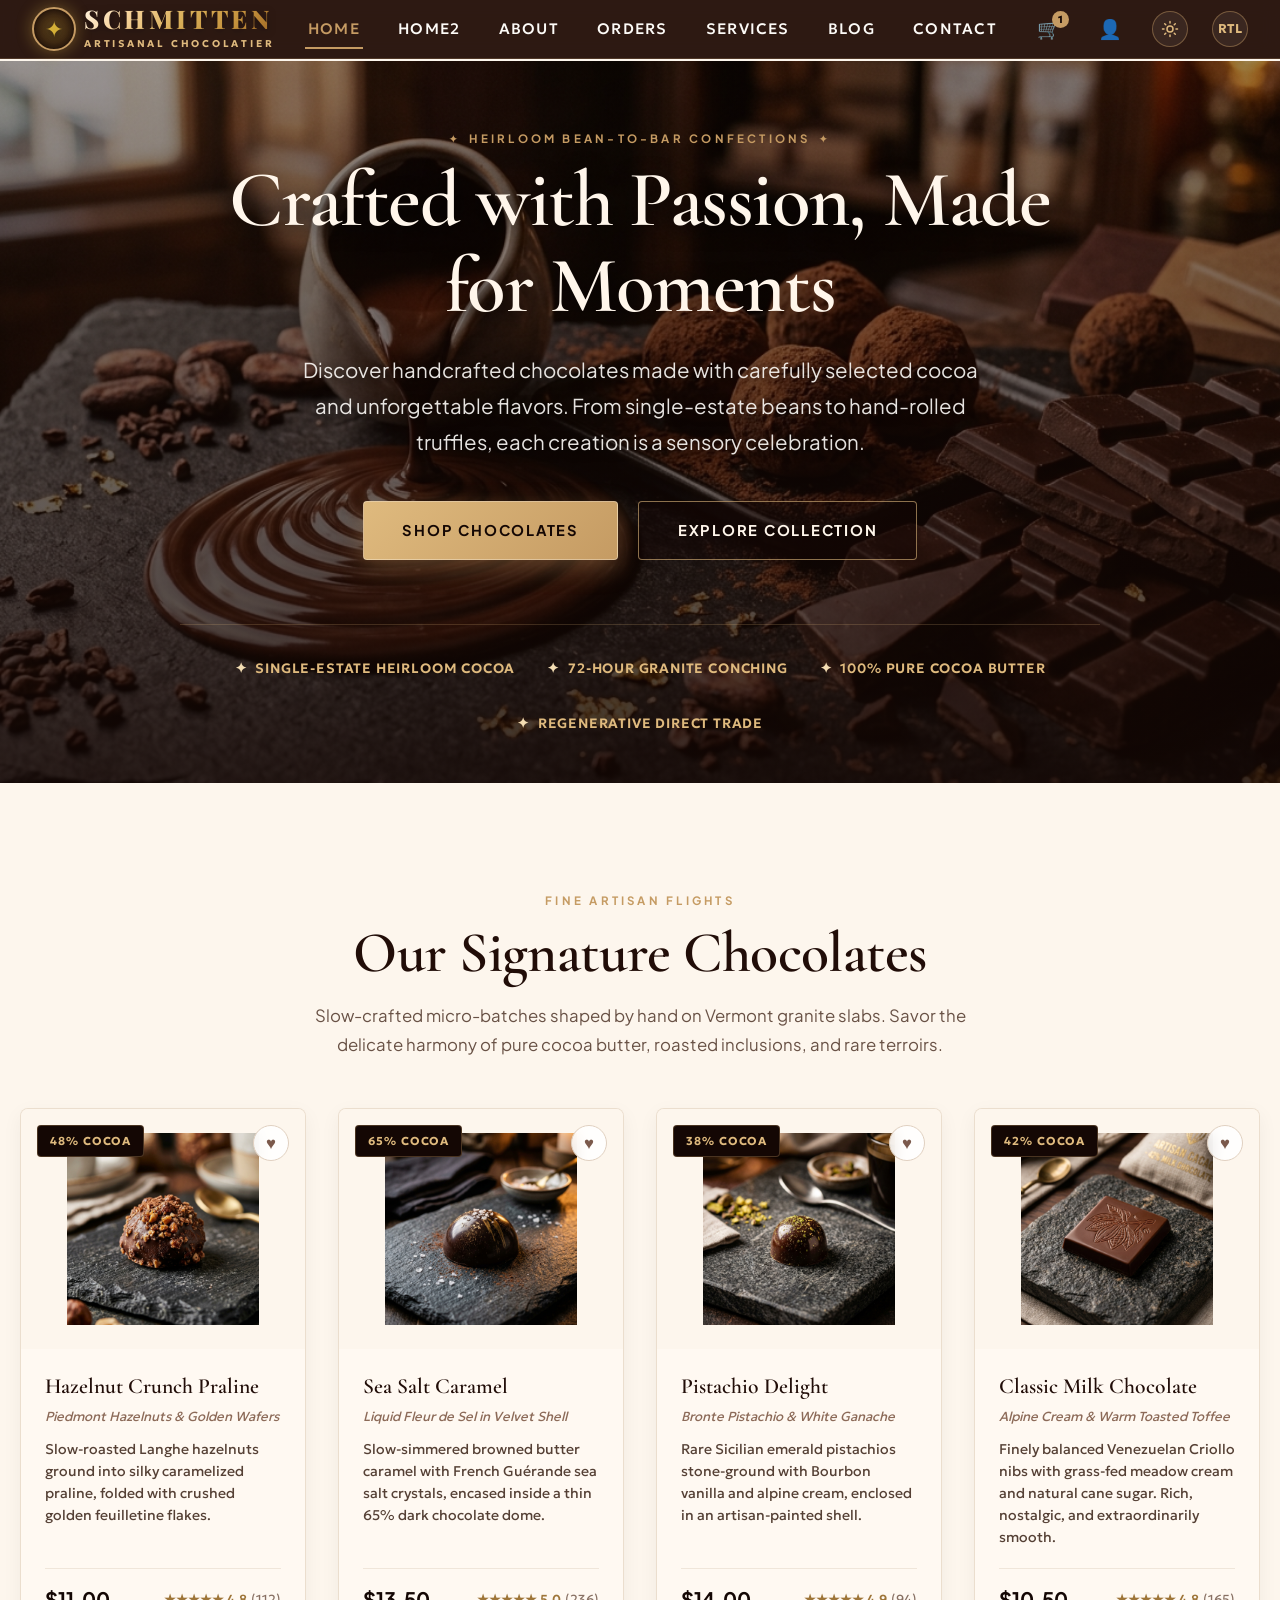
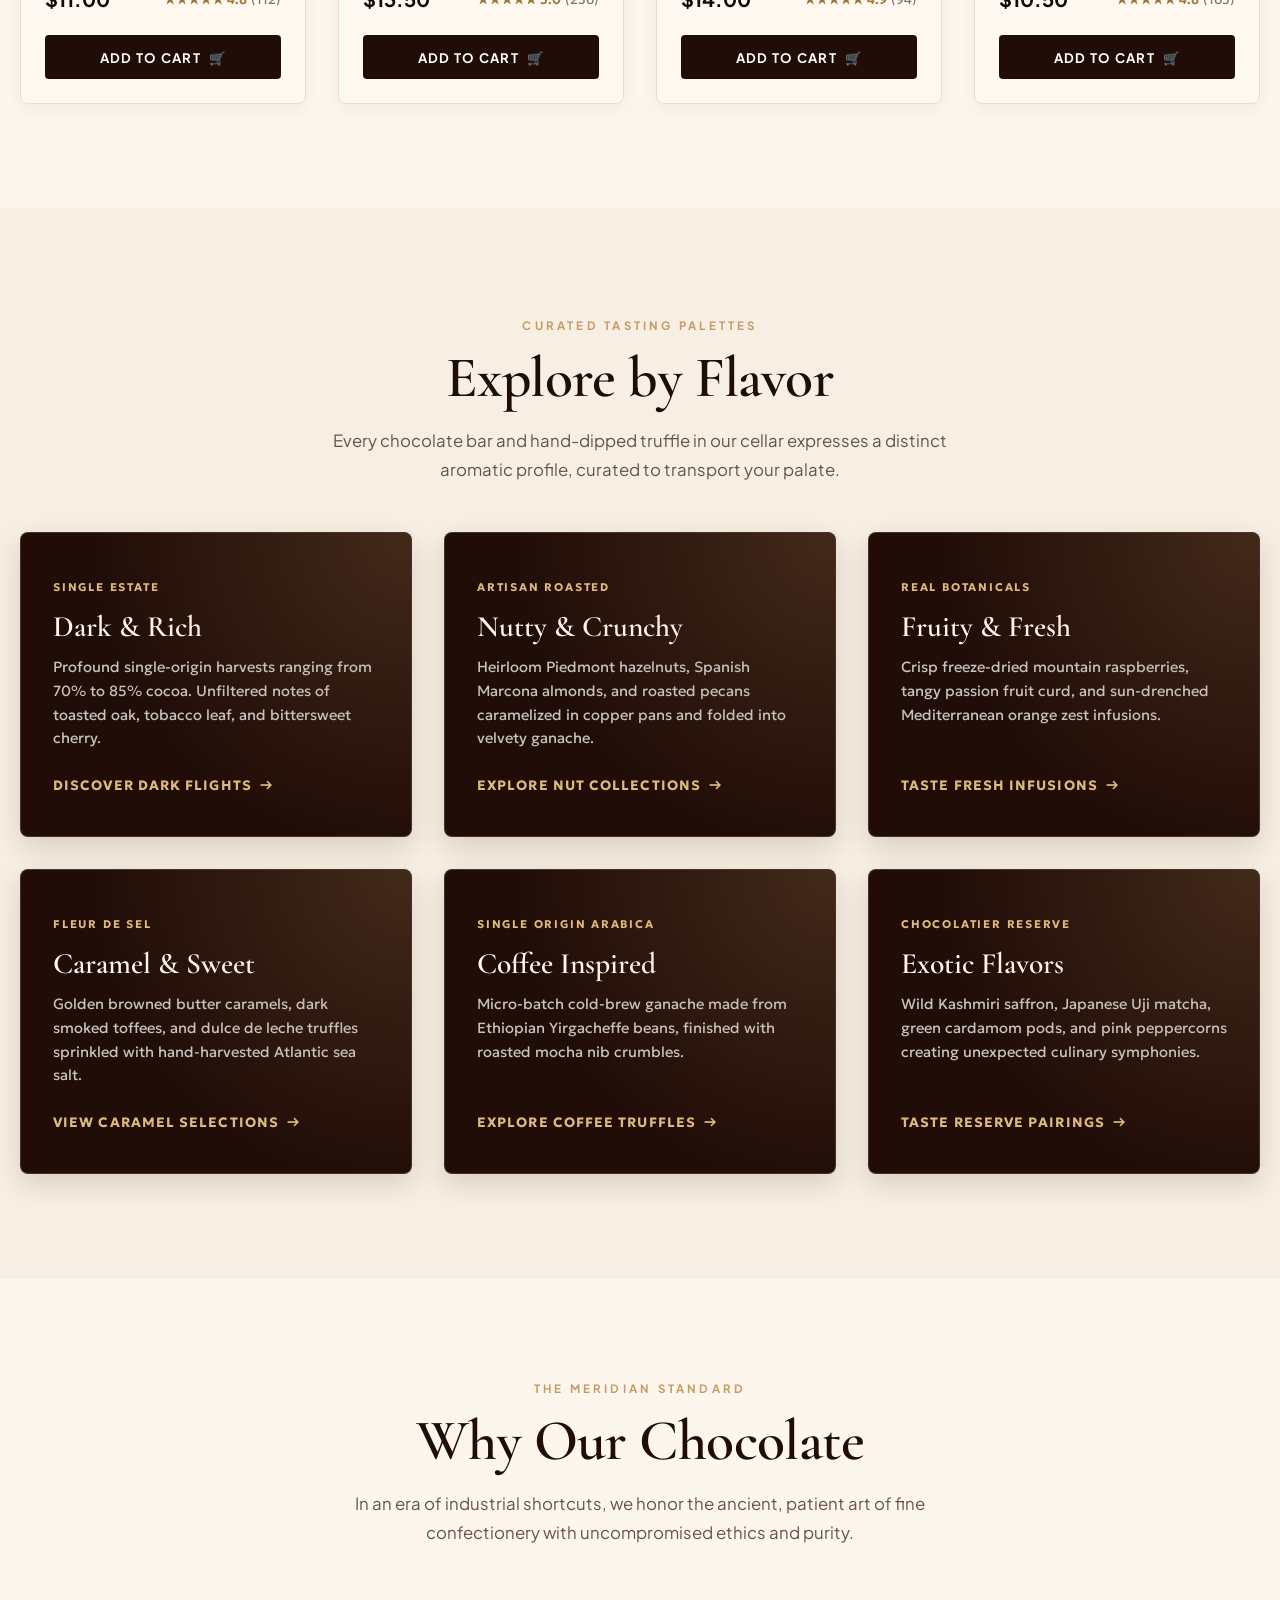
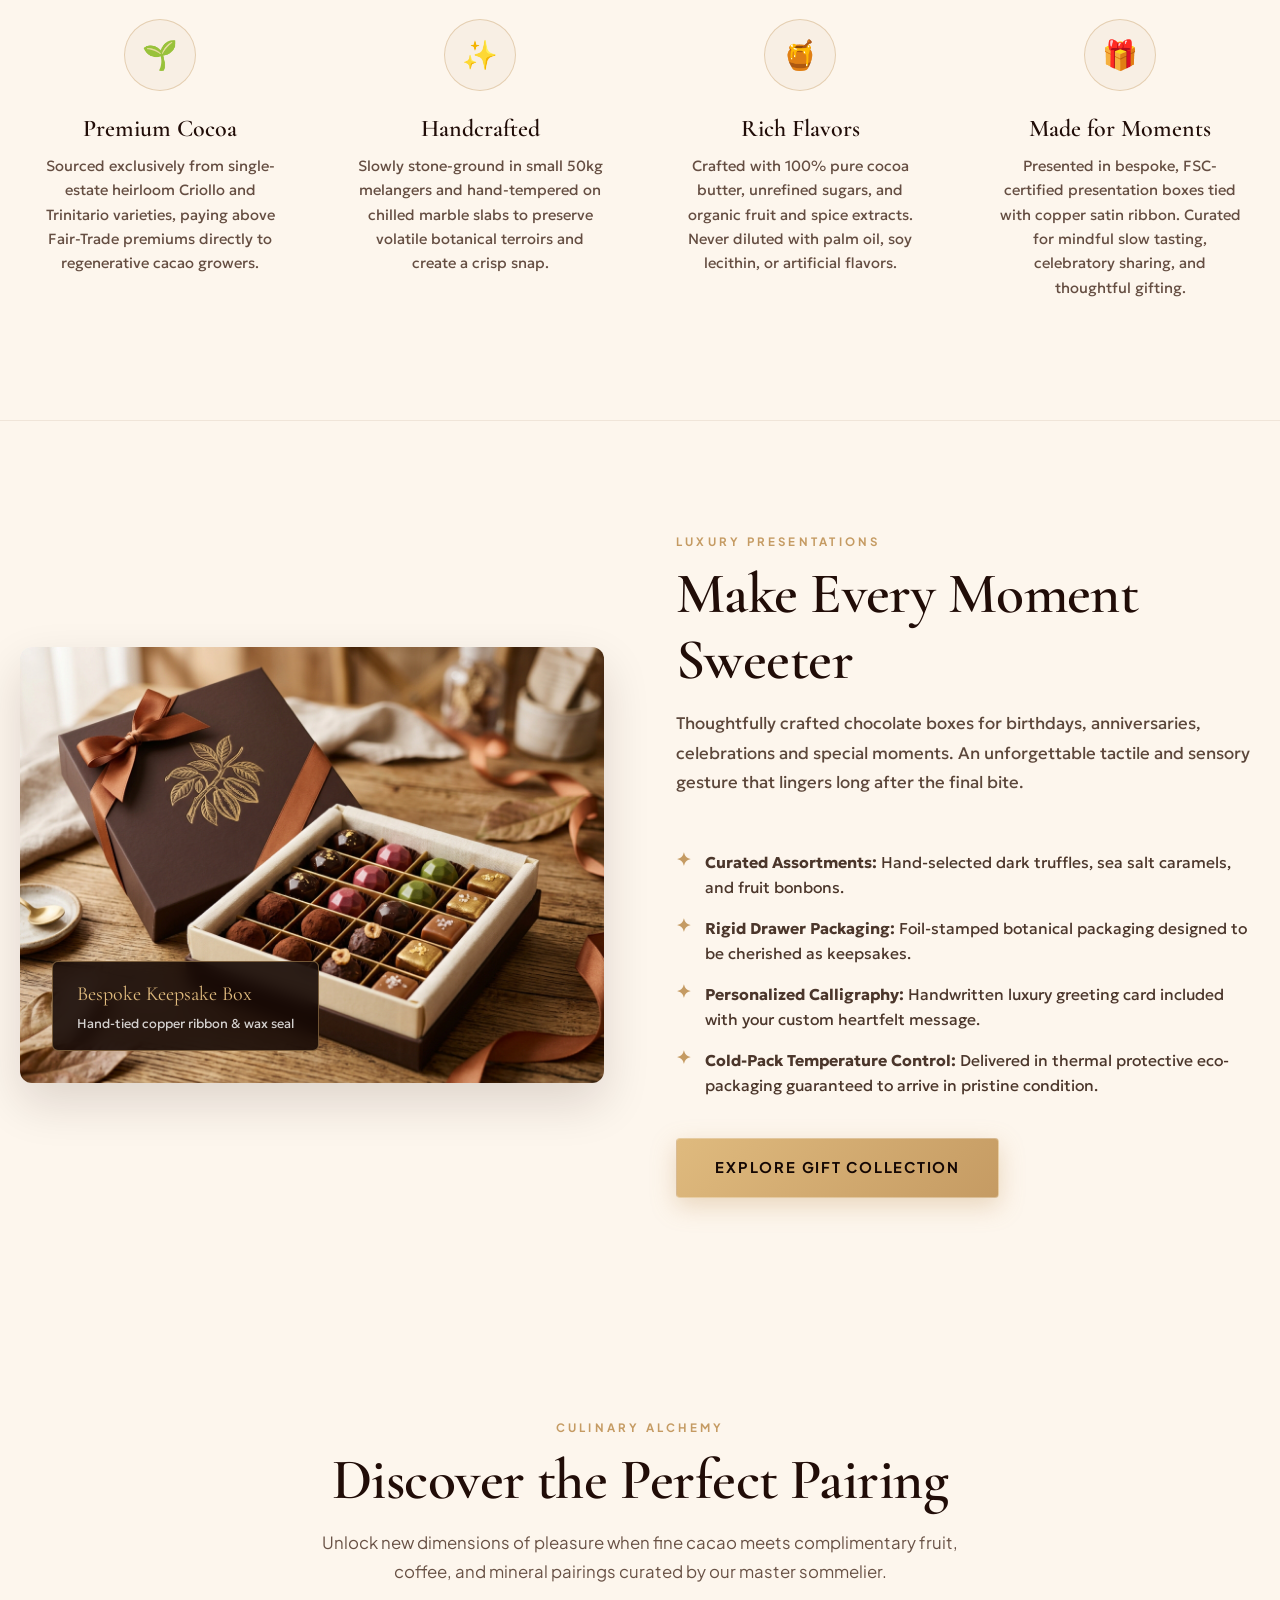
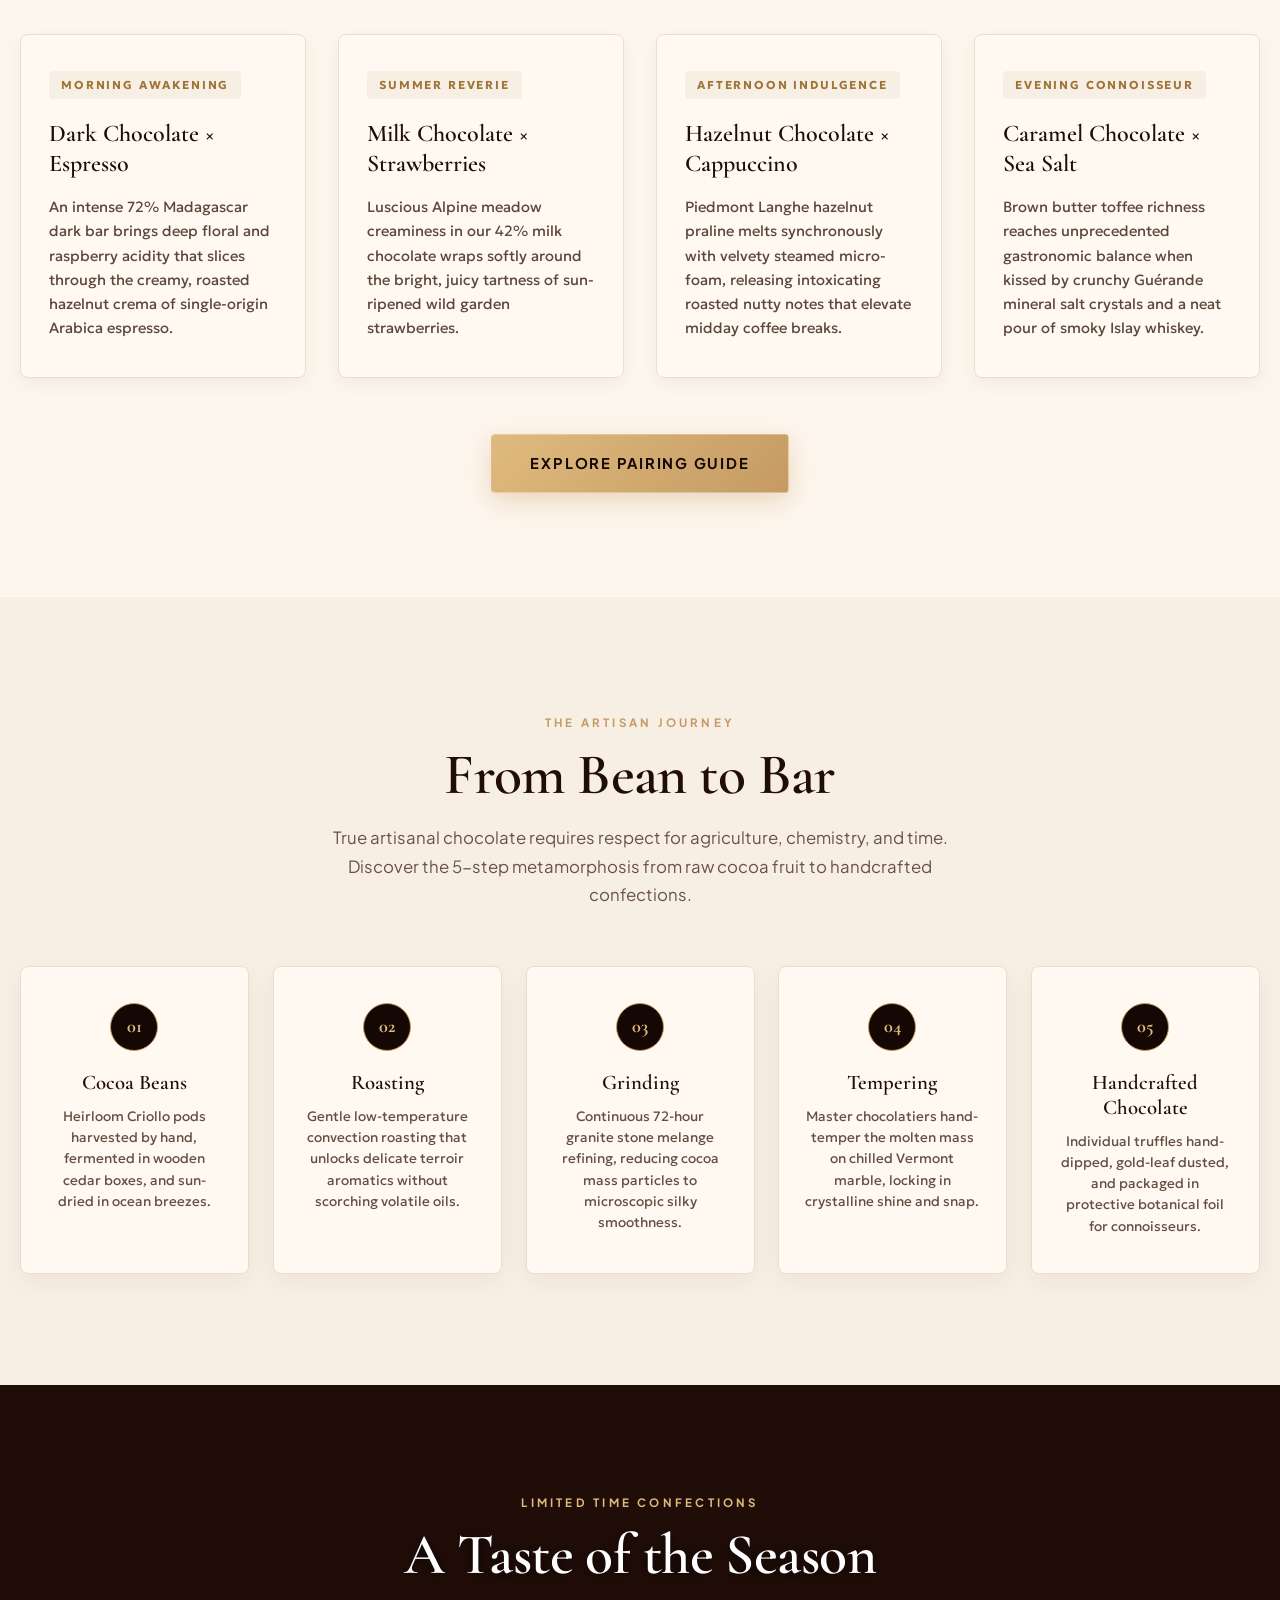
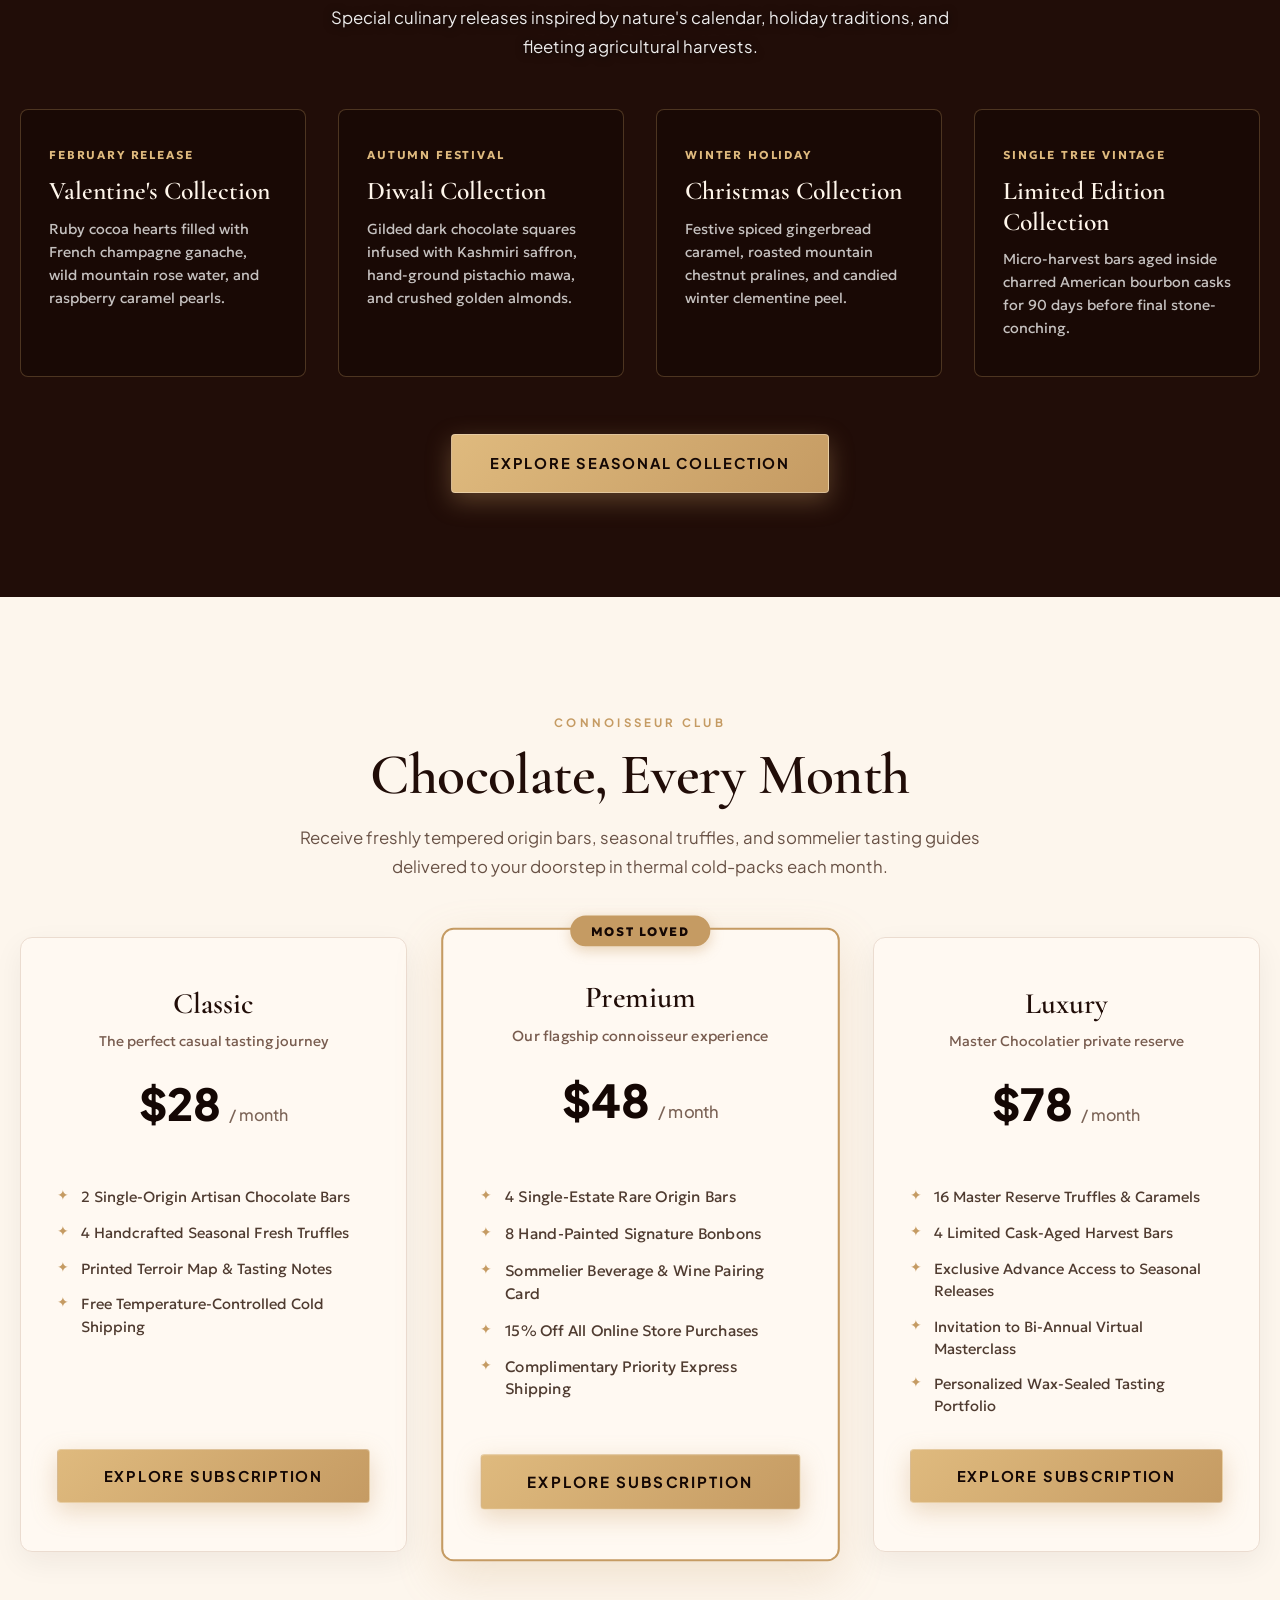
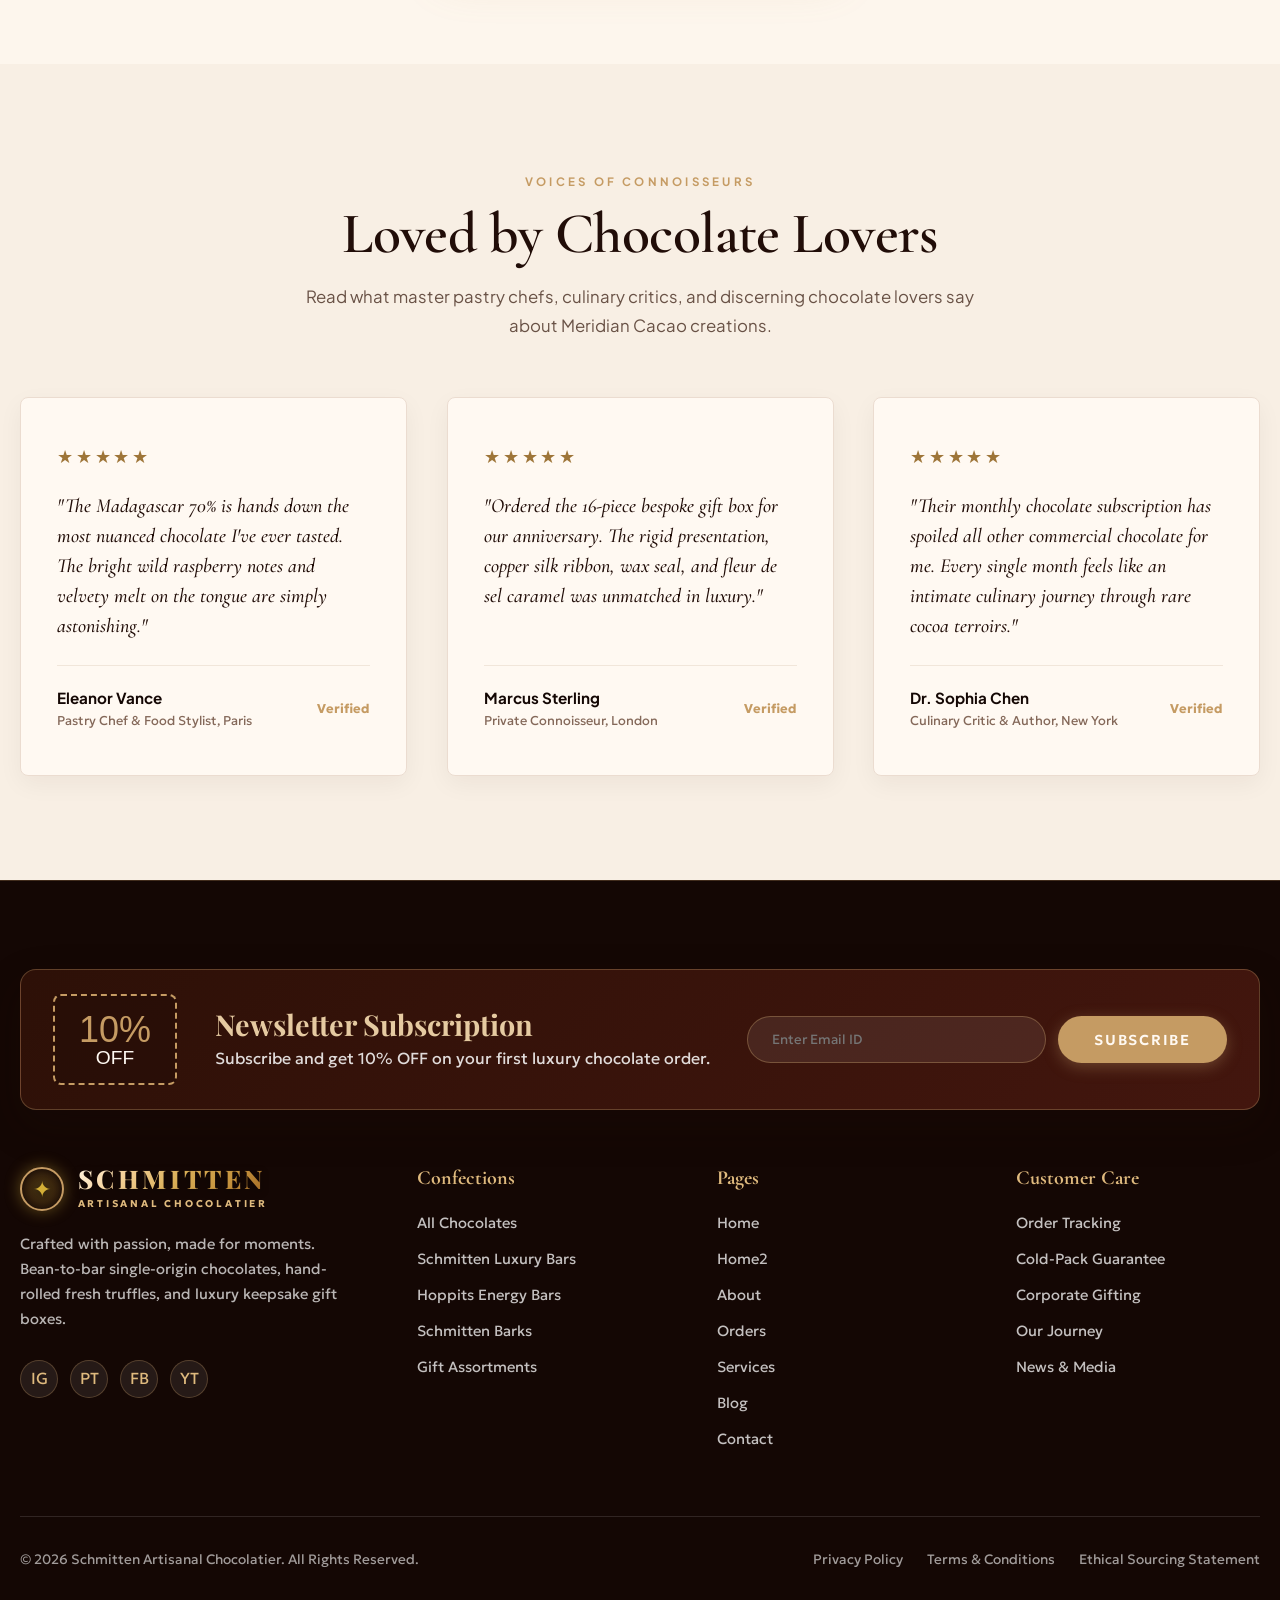
==== commit 172091c1: "images" ====
--- a/index.html
+++ b/index.html
@@ -217,7 +217,7 @@
             <div class="sig-img-box">
               <span class="badge-cocoa">48% Cocoa</span>
               <button class="btn-card-wishlist" data-wishlist="hazelnut-crunch" aria-label="Add to Wishlist">♥</button>
-              <img src="assets/img/artisan/signature_truffles.jpg" alt="Hazelnut Crunch Praline" loading="lazy">
+              <img src="assets/img/artisan/hazelnut_praline.jpg" alt="Hazelnut Crunch Praline" loading="lazy">
             </div>
             <div class="sig-content">
               <h3 class="sig-title">Hazelnut Crunch Praline</h3>
@@ -238,7 +238,7 @@
             <div class="sig-img-box">
               <span class="badge-cocoa">65% Cocoa</span>
               <button class="btn-card-wishlist" data-wishlist="sea-salt-caramel" aria-label="Add to Wishlist">♥</button>
-              <img src="assets/img/artisan/signature_truffles.jpg" alt="Sea Salt Caramel Dome" loading="lazy">
+              <img src="assets/img/artisan/sea_salt_caramel.jpg" alt="Sea Salt Caramel Dome" loading="lazy">
             </div>
             <div class="sig-content">
               <h3 class="sig-title">Sea Salt Caramel</h3>
@@ -259,7 +259,7 @@
             <div class="sig-img-box">
               <span class="badge-cocoa">38% Cocoa</span>
               <button class="btn-card-wishlist" data-wishlist="pistachio-delight" aria-label="Add to Wishlist">♥</button>
-              <img src="assets/img/artisan/signature_truffles.jpg" alt="Pistachio Delight Bonbon" loading="lazy">
+              <img src="assets/img/artisan/pistachio_bonbon.jpg" alt="Pistachio Delight Bonbon" loading="lazy">
             </div>
             <div class="sig-content">
               <h3 class="sig-title">Pistachio Delight</h3>
@@ -280,7 +280,7 @@
             <div class="sig-img-box">
               <span class="badge-cocoa">42% Cocoa</span>
               <button class="btn-card-wishlist" data-wishlist="classic-milk" aria-label="Add to Wishlist">♥</button>
-              <img src="assets/img/artisan/signature_truffles.jpg" alt="Classic Milk Chocolate 42%" loading="lazy">
+              <img src="assets/img/artisan/classic_milk.jpg" alt="Classic Milk Chocolate 42%" loading="lazy">
             </div>
             <div class="sig-content">
               <h3 class="sig-title">Classic Milk Chocolate</h3>
--- a/assets/css/style.css
+++ b/assets/css/style.css
@@ -58,7 +58,7 @@
   background-color: var(--cream);
   color: var(--text-dark);
   line-height: 1.6;
-  padding-top: 76px;
+  padding-top: 61px;
 }
 
 main {
@@ -209,7 +209,8 @@
    ========================================================================== */
 .header {
   position: fixed;
-  top: 0;
+  top: 0 !important;
+  margin: 0 !important;
   left: 0;
   width: 100%;
   z-index: 1000;
@@ -228,7 +229,7 @@
   display: flex;
   align-items: center;
   justify-content: space-between;
-  padding: 0.75rem 2rem;
+  padding: 0.4rem 2rem;
   max-width: 1400px;
   margin-inline: auto;
 }
